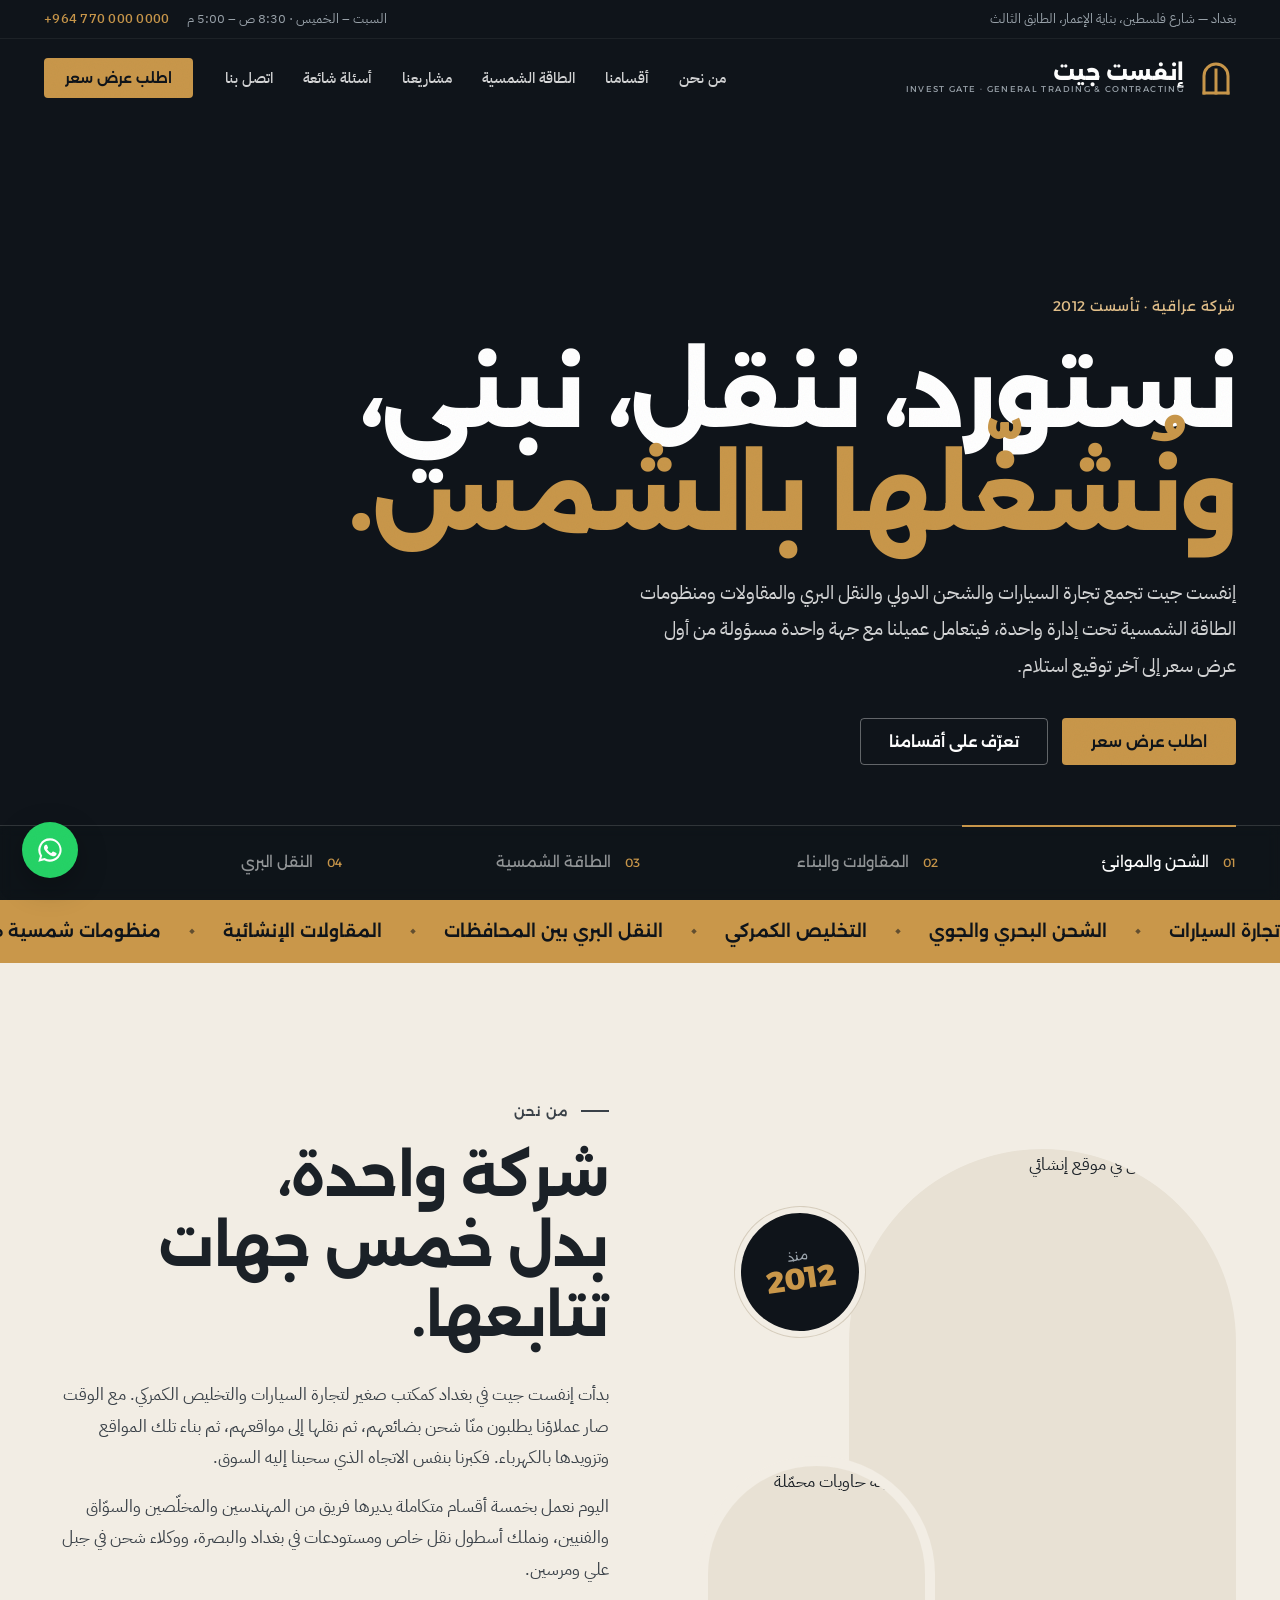
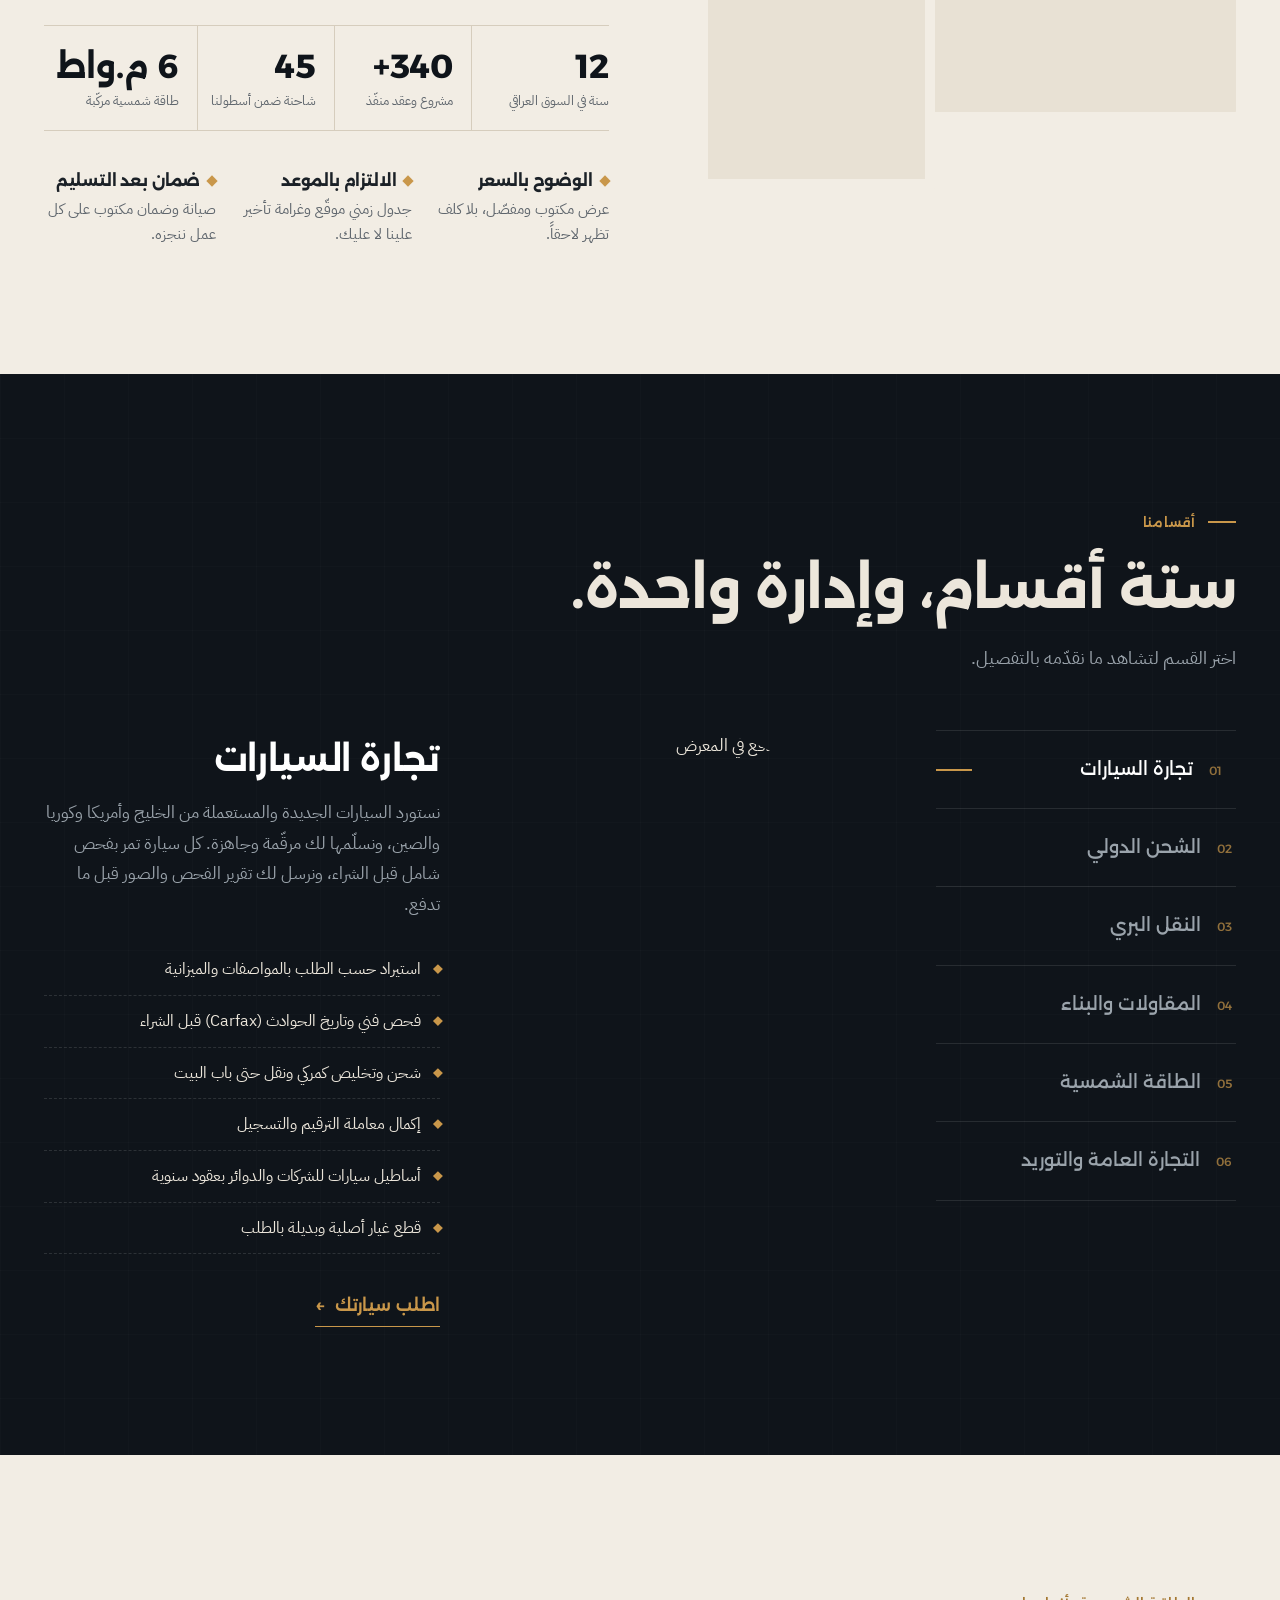
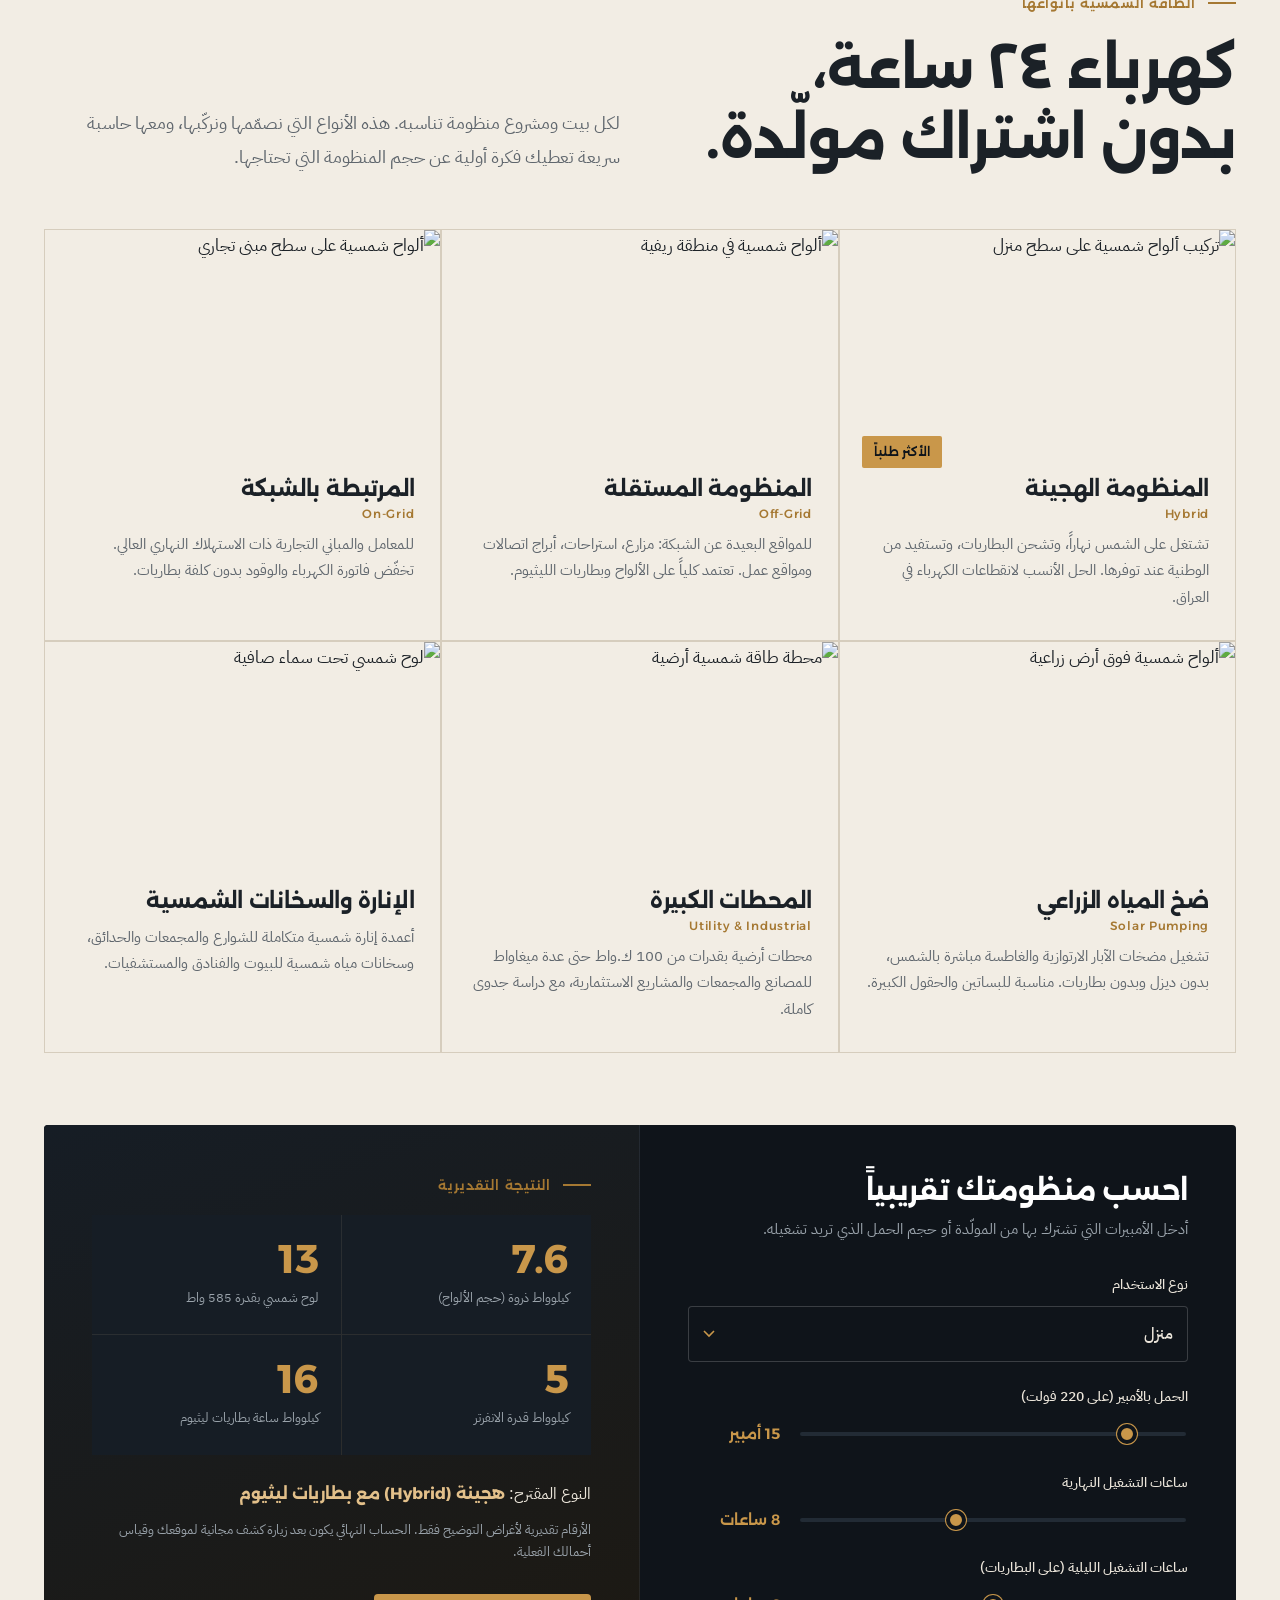
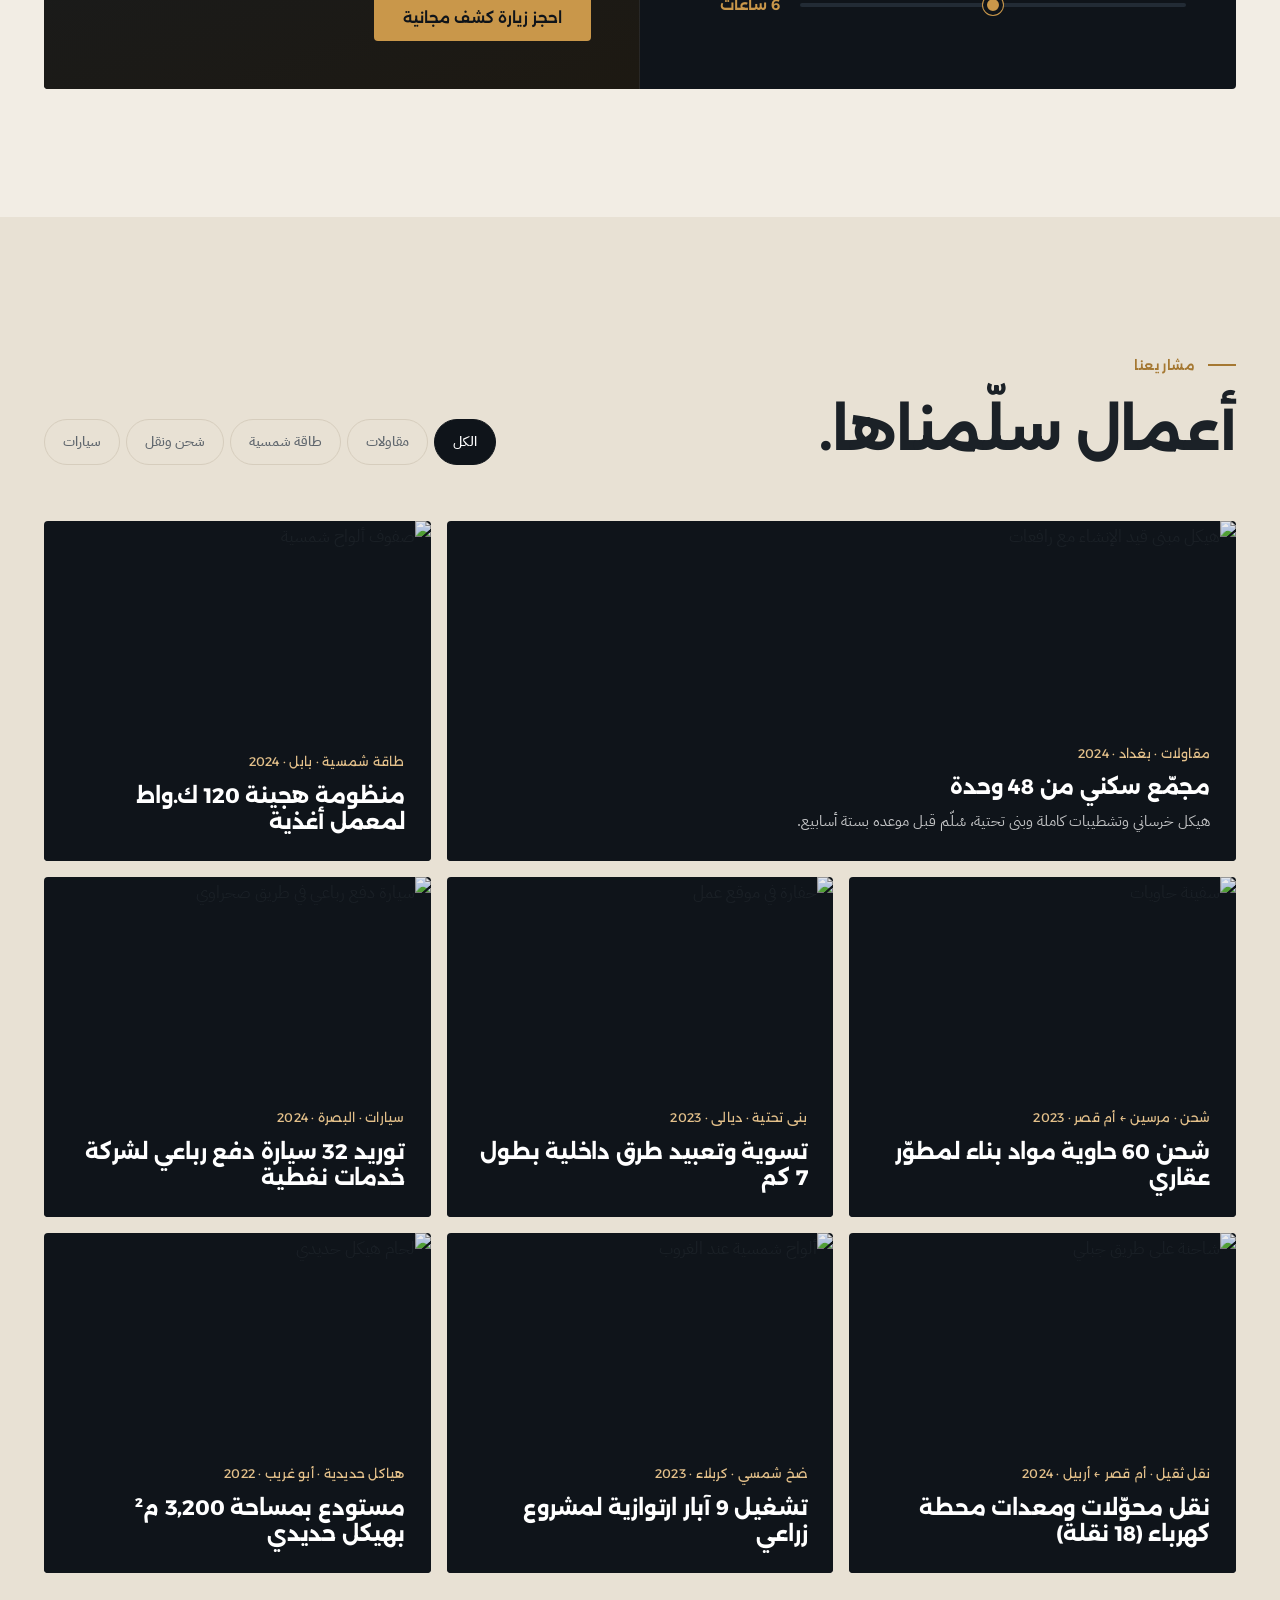
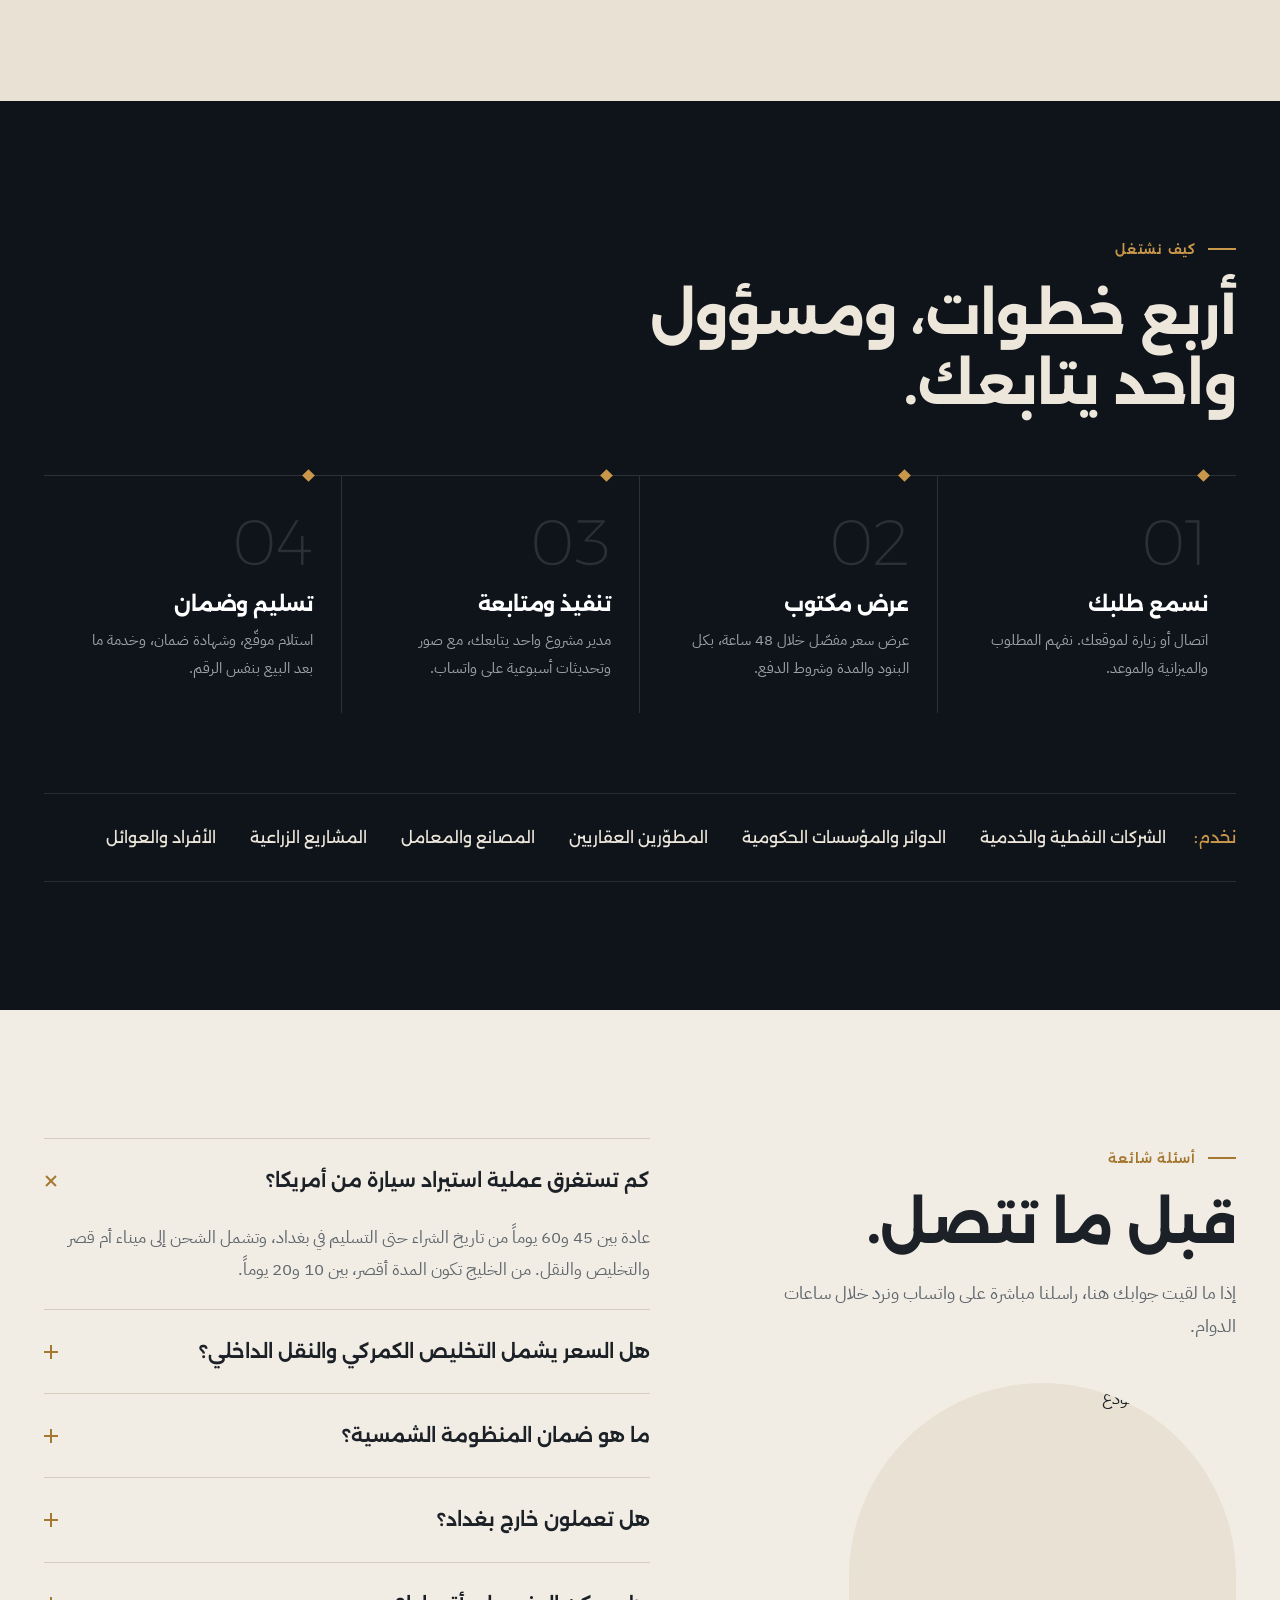
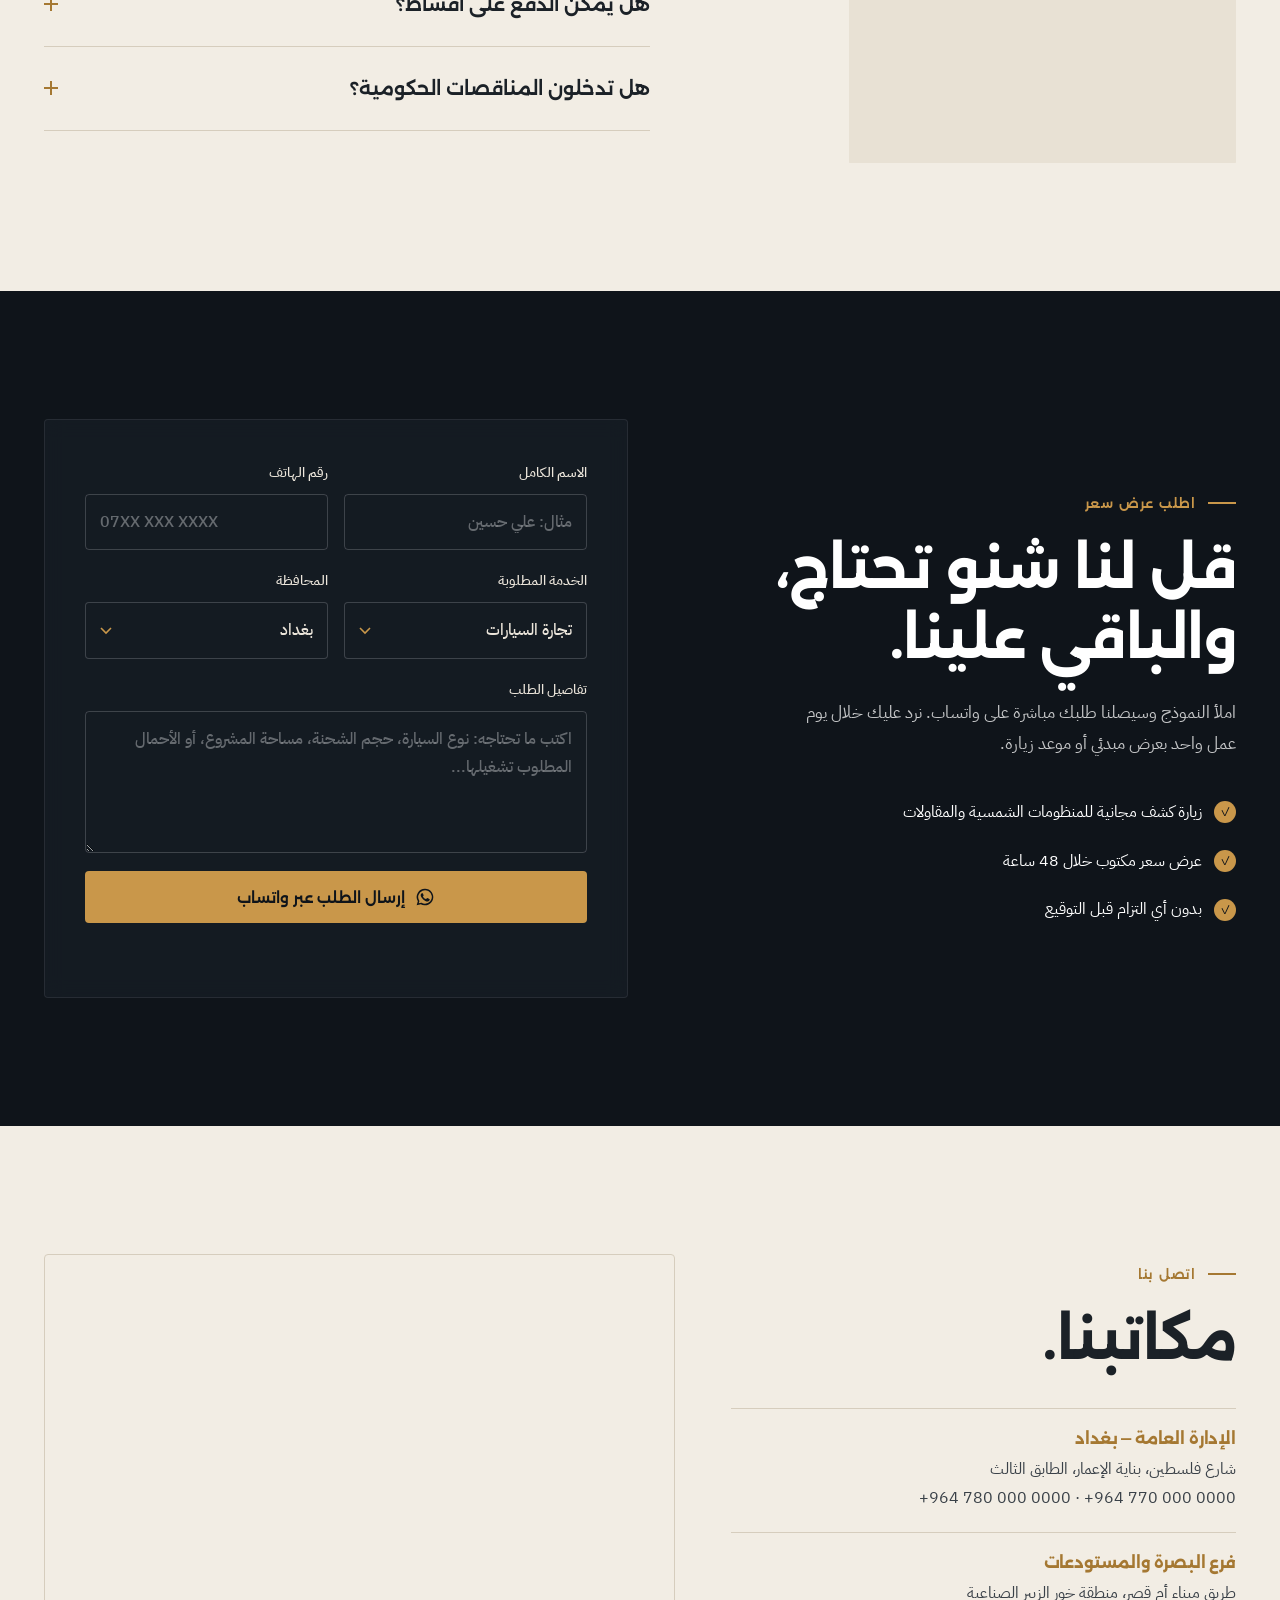
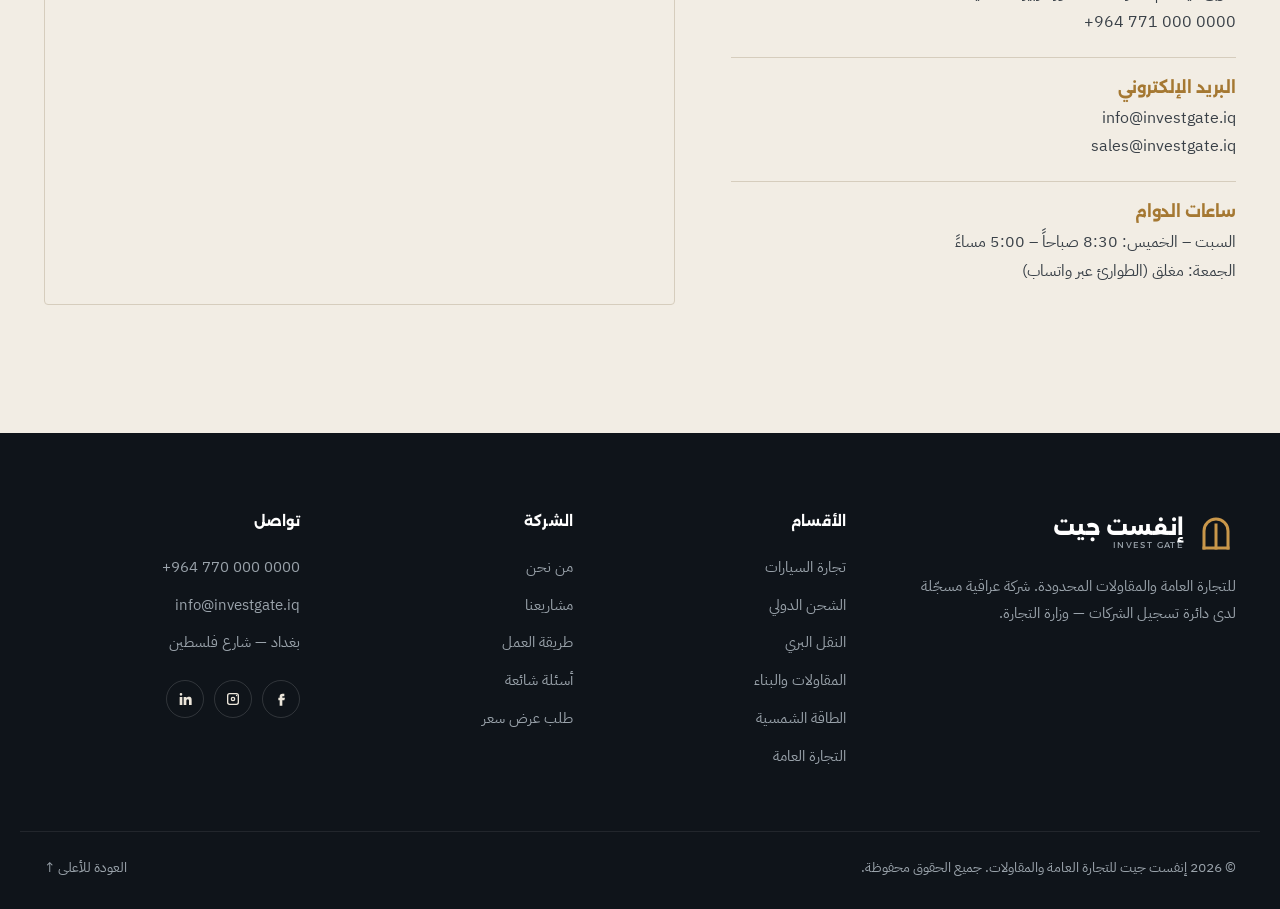
==== invest-gate/index.html @ a07ccadc "إضافة موقع شركة إنفست جيت للتجارة العامة والمقاولات موقع متكامل بالعربية (RTL) يشمل: الأقسام الستة، " ====
<!doctype html>
<html lang="ar" dir="rtl">
<head>
<meta charset="utf-8">
<meta name="viewport" content="width=device-width, initial-scale=1">
<title>إنفست جيت | للتجارة العامة والمقاولات</title>
<meta name="description" content="إنفست جيت للتجارة العامة والمقاولات: تجارة السيارات، الشحن الدولي، النقل البري، المقاولات والبناء، ومنظومات الطاقة الشمسية بأنواعها في العراق.">
<meta property="og:title" content="إنفست جيت للتجارة العامة والمقاولات">
<meta property="og:description" content="سيارات · شحن · نقل · مقاولات · طاقة شمسية — جهة واحدة مسؤولة من أول عرض سعر إلى آخر توقيع استلام.">
<meta property="og:image" content="https://images.unsplash.com/photo-1494412574643-ff11b0a5c1c3?auto=format&fit=crop&w=1200&h=630&q=80">
<meta name="theme-color" content="#0f141a">
<link rel="icon" href="data:image/svg+xml,%3Csvg xmlns='http://www.w3.org/2000/svg' viewBox='0 0 40 40'%3E%3Crect width='40' height='40' rx='8' fill='%230f141a'/%3E%3Cpath d='M10 33V18a10 10 0 0 1 20 0v15' fill='none' stroke='%23c9974a' stroke-width='3.2'/%3E%3Cpath d='M20 33V14' stroke='%23c9974a' stroke-width='3.2'/%3E%3C/svg%3E">
<link rel="preconnect" href="https://fonts.googleapis.com">
<link rel="preconnect" href="https://fonts.gstatic.com" crossorigin>
<link href="https://fonts.googleapis.com/css2?family=Alexandria:wght@300;400;500;600;700;800&family=IBM+Plex+Sans+Arabic:wght@300;400;500;600&display=swap" rel="stylesheet">
<link rel="stylesheet" href="style.css">
</head>
<body>

<!-- ============ HEADER ============ -->
<header class="site-header" id="top">
  <div class="topbar">
    <div class="wrap topbar-in">
      <span>بغداد — شارع فلسطين، بناية الإعمار، الطابق الثالث</span>
      <span class="tb-sep"></span>
      <span>السبت – الخميس · 8:30 ص – 5:00 م</span>
      <a class="tb-phone" href="tel:+9647700000000" dir="ltr">+964 770 000 0000</a>
    </div>
  </div>
  <nav class="nav">
    <div class="wrap nav-in">
      <a href="#home" class="brand" aria-label="إنفست جيت — الرئيسية">
        <svg class="brand-mark" viewBox="0 0 40 40" aria-hidden="true"><path d="M8 35V18a12 12 0 0 1 24 0v17"/><path d="M20 35V12"/><path d="M8 35h24"/></svg>
        <span class="brand-txt"><b>إنفست جيت</b><small>INVEST GATE · GENERAL TRADING &amp; CONTRACTING</small></span>
      </a>
      <ul class="menu" id="menu">
        <li><a href="#about">من نحن</a></li>
        <li><a href="#divisions">أقسامنا</a></li>
        <li><a href="#solar">الطاقة الشمسية</a></li>
        <li><a href="#projects">مشاريعنا</a></li>
        <li><a href="#faq">أسئلة شائعة</a></li>
        <li><a href="#contact">اتصل بنا</a></li>
      </ul>
      <a href="#quote" class="btn btn-brass nav-cta">اطلب عرض سعر</a>
      <button class="burger" id="burger" aria-label="القائمة" aria-expanded="false"><span></span><span></span></button>
    </div>
  </nav>
</header>

<main>

<!-- ============ HERO ============ -->
<section class="hero" id="home">
  <div class="hero-slides" aria-hidden="true">
    <div class="hs is-on" style="background-image:url('https://images.unsplash.com/photo-1494412574643-ff11b0a5c1c3?auto=format&fit=crop&w=2000&q=80')"></div>
    <div class="hs" style="background-image:url('https://images.unsplash.com/photo-1429497419816-9ca5cfb4571a?auto=format&fit=crop&w=2000&q=80')"></div>
    <div class="hs" style="background-image:url('https://images.unsplash.com/photo-1613665813446-82a78c468a1d?auto=format&fit=crop&w=2000&q=80')"></div>
    <div class="hs" style="background-image:url('https://images.unsplash.com/photo-1601584115197-04ecc0da31d7?auto=format&fit=crop&w=2000&q=80')"></div>
  </div>
  <div class="hero-shade"></div>

  <div class="wrap hero-in">
    <p class="kicker reveal">شركة عراقية · تأسست 2012</p>
    <h1 class="reveal">نستورد، ننقل، نبني،<br><em>ونُشغّلها بالشمس.</em></h1>
    <p class="lead reveal">إنفست جيت تجمع تجارة السيارات والشحن الدولي والنقل البري والمقاولات ومنظومات الطاقة الشمسية تحت إدارة واحدة، فيتعامل عميلنا مع جهة واحدة مسؤولة من أول عرض سعر إلى آخر توقيع استلام.</p>
    <div class="hero-btns reveal">
      <a href="#quote" class="btn btn-brass">اطلب عرض سعر</a>
      <a href="#divisions" class="btn btn-ghost">تعرّف على أقسامنا</a>
    </div>
  </div>

  <div class="hero-index">
    <div class="wrap hi-in">
      <button class="hi is-on" data-slide="0"><i>01</i><span>الشحن والموانئ</span></button>
      <button class="hi" data-slide="1"><i>02</i><span>المقاولات والبناء</span></button>
      <button class="hi" data-slide="2"><i>03</i><span>الطاقة الشمسية</span></button>
      <button class="hi" data-slide="3"><i>04</i><span>النقل البري</span></button>
    </div>
  </div>
</section>

<!-- ============ TICKER ============ -->
<div class="ticker" aria-hidden="true">
  <div class="ticker-track">
    <span>تجارة السيارات</span><b>◆</b><span>الشحن البحري والجوي</span><b>◆</b><span>التخليص الكمركي</span><b>◆</b><span>النقل البري بين المحافظات</span><b>◆</b><span>المقاولات الإنشائية</span><b>◆</b><span>منظومات شمسية هجينة</span><b>◆</b><span>ضخ المياه بالطاقة الشمسية</span><b>◆</b><span>توريد مواد البناء</span><b>◆</b>
    <span>تجارة السيارات</span><b>◆</b><span>الشحن البحري والجوي</span><b>◆</b><span>التخليص الكمركي</span><b>◆</b><span>النقل البري بين المحافظات</span><b>◆</b><span>المقاولات الإنشائية</span><b>◆</b><span>منظومات شمسية هجينة</span><b>◆</b><span>ضخ المياه بالطاقة الشمسية</span><b>◆</b><span>توريد مواد البناء</span><b>◆</b>
  </div>
</div>

<!-- ============ ABOUT ============ -->
<section class="about sec" id="about">
  <div class="wrap about-grid">
    <div class="about-media reveal">
      <figure class="arch arch-lg"><img loading="lazy" src="https://images.unsplash.com/photo-1541888946425-d81bb19240f5?auto=format&fit=crop&w=900&q=80" alt="فريق مهندسين في موقع إنشائي"></figure>
      <figure class="arch arch-sm"><img loading="lazy" src="https://images.unsplash.com/photo-1605745341112-85968b19335b?auto=format&fit=crop&w=600&q=80" alt="سفينة حاويات محمّلة"></figure>
      <div class="stamp"><span>منذ</span><b>2012</b></div>
    </div>
    <div class="about-txt">
      <p class="eyebrow reveal">من نحن</p>
      <h2 class="reveal">شركة واحدة،<br>بدل خمس جهات تتابعها.</h2>
      <p class="reveal">بدأت إنفست جيت في بغداد كمكتب صغير لتجارة السيارات والتخليص الكمركي. مع الوقت صار عملاؤنا يطلبون منّا شحن بضائعهم، ثم نقلها إلى مواقعهم، ثم بناء تلك المواقع وتزويدها بالكهرباء. فكبرنا بنفس الاتجاه الذي سحبنا إليه السوق.</p>
      <p class="reveal">اليوم نعمل بخمسة أقسام متكاملة يديرها فريق من المهندسين والمخلّصين والسوّاق والفنيين، ونملك أسطول نقل خاص ومستودعات في بغداد والبصرة، ووكلاء شحن في جبل علي ومرسين.</p>
      <ul class="facts reveal">
        <li><b data-count="12">0</b><span>سنة في السوق العراقي</span></li>
        <li><b data-count="340" data-suffix="+">0</b><span>مشروع وعقد منفّذ</span></li>
        <li><b data-count="45">0</b><span>شاحنة ضمن أسطولنا</span></li>
        <li><b data-count="6" data-suffix=" م.واط">0</b><span>طاقة شمسية مركّبة</span></li>
      </ul>
      <div class="values reveal">
        <div><h4>الوضوح بالسعر</h4><p>عرض مكتوب ومفصّل، بلا كلف تظهر لاحقاً.</p></div>
        <div><h4>الالتزام بالموعد</h4><p>جدول زمني موقّع وغرامة تأخير علينا لا عليك.</p></div>
        <div><h4>ضمان بعد التسليم</h4><p>صيانة وضمان مكتوب على كل عمل ننجزه.</p></div>
      </div>
    </div>
  </div>
</section>

<!-- ============ DIVISIONS ============ -->
<section class="divisions sec dark" id="divisions">
  <div class="wrap">
    <div class="sec-head">
      <p class="eyebrow reveal">أقسامنا</p>
      <h2 class="reveal">ستة أقسام، وإدارة واحدة.</h2>
      <p class="sec-sub reveal">اختر القسم لتشاهد ما نقدّمه بالتفصيل.</p>
    </div>

    <div class="div-ui">
      <div class="div-tabs" role="tablist">
        <button role="tab" class="dt is-on" data-tab="cars"><i>01</i>تجارة السيارات</button>
        <button role="tab" class="dt" data-tab="shipping"><i>02</i>الشحن الدولي</button>
        <button role="tab" class="dt" data-tab="transport"><i>03</i>النقل البري</button>
        <button role="tab" class="dt" data-tab="construction"><i>04</i>المقاولات والبناء</button>
        <button role="tab" class="dt" data-tab="solar"><i>05</i>الطاقة الشمسية</button>
        <button role="tab" class="dt" data-tab="trading"><i>06</i>التجارة العامة والتوريد</button>
      </div>

      <div class="div-panels">
        <article class="dp is-on" id="tab-cars">
          <div class="dp-img"><img loading="lazy" src="https://images.unsplash.com/photo-1563720223185-11003d516935?auto=format&fit=crop&w=1100&q=80" alt="سيارة رباعية الدفع في المعرض"></div>
          <div class="dp-body">
            <h3>تجارة السيارات</h3>
            <p>نستورد السيارات الجديدة والمستعملة من الخليج وأمريكا وكوريا والصين، ونسلّمها لك مرقّمة وجاهزة. كل سيارة تمر بفحص شامل قبل الشراء، ونرسل لك تقرير الفحص والصور قبل ما تدفع.</p>
            <ul class="ticks">
              <li>استيراد حسب الطلب بالمواصفات والميزانية</li>
              <li>فحص فني وتاريخ الحوادث (Carfax) قبل الشراء</li>
              <li>شحن وتخليص كمركي ونقل حتى باب البيت</li>
              <li>إكمال معاملة الترقيم والتسجيل</li>
              <li>أساطيل سيارات للشركات والدوائر بعقود سنوية</li>
              <li>قطع غيار أصلية وبديلة بالطلب</li>
            </ul>
            <a href="#quote" class="link-arrow" data-service="تجارة السيارات">اطلب سيارتك</a>
          </div>
        </article>

        <article class="dp" id="tab-shipping">
          <div class="dp-img"><img loading="lazy" src="https://images.unsplash.com/photo-1578575437130-527eed3abbec?auto=format&fit=crop&w=1100&q=80" alt="رافعات ميناء تحمّل سفينة حاويات"></div>
          <div class="dp-body">
            <h3>الشحن الدولي</h3>
            <p>نشحن بضاعتك من بلد المنشأ إلى ميناء أم قصر أو مطار بغداد، ونتابعها خطوة بخطوة. نتعامل مع خطوط ملاحية معتمدة ونوفر لك سعراً ثابتاً يشمل الشحن والتخليص والتأمين.</p>
            <ul class="ticks">
              <li>شحن بحري حاويات كاملة FCL وجزئية LCL</li>
              <li>شحن جوي للبضائع المستعجلة والعيّنات</li>
              <li>خطوط منتظمة من جبل علي، مرسين، شنغهاي، نينغبو</li>
              <li>تخليص كمركي وفحص ومطابقة الجودة</li>
              <li>تأمين البضائع ضد التلف والفقدان</li>
              <li>تتبع الشحنة وتحديثات مستمرة عبر واتساب</li>
            </ul>
            <a href="#quote" class="link-arrow" data-service="الشحن الدولي">اطلب سعر شحن</a>
          </div>
        </article>

        <article class="dp" id="tab-transport">
          <div class="dp-img"><img loading="lazy" src="https://images.unsplash.com/photo-1601584115197-04ecc0da31d7?auto=format&fit=crop&w=1100&q=80" alt="شاحنة نقل ثقيل على الطريق"></div>
          <div class="dp-body">
            <h3>النقل البري</h3>
            <p>أسطول خاص من القاطرات والمقطورات والبرادات واللوبدات، يغطي جميع المحافظات والطرق الدولية إلى الأردن وتركيا والسعودية. سوّاقنا موظفون دائمون، وشاحناتنا مزوّدة بأجهزة تتبع.</p>
            <ul class="ticks">
              <li>نقل بضائع عامة وحاويات من الموانئ</li>
              <li>برادات لنقل المواد الغذائية والأدوية</li>
              <li>لوبدات لنقل المعدات والمكائن الثقيلة</li>
              <li>نقل دولي بري (ترانزيت) لدول الجوار</li>
              <li>تخزين مؤقت في مستودعات بغداد والبصرة</li>
              <li>عقود نقل شهرية للشركات والمصانع</li>
            </ul>
            <a href="#quote" class="link-arrow" data-service="النقل البري">احجز نقلة</a>
          </div>
        </article>

        <article class="dp" id="tab-construction">
          <div class="dp-img"><img loading="lazy" src="https://images.unsplash.com/photo-1504307651254-35680f356dfd?auto=format&fit=crop&w=1100&q=80" alt="عمال يربطون حديد التسليح في موقع بناء"></div>
          <div class="dp-body">
            <h3>المقاولات والبناء</h3>
            <p>ننفّذ المشاريع من التصميم إلى التسليم بإشراف مهندسين مقيمين في الموقع. نعمل للقطاع الخاص والمطوّرين العقاريين والدوائر الحكومية، ونلتزم بجدول زمني وكشف كميات واضح.</p>
            <ul class="ticks">
              <li>مبانٍ سكنية وتجارية ومجمّعات</li>
              <li>هياكل خرسانية وهياكل حديدية للمخازن والمعامل</li>
              <li>أعمال حفر وتسوية وطرق وبنى تحتية</li>
              <li>تشطيبات داخلية وخارجية وواجهات</li>
              <li>أعمال كهرباء وصحيات وتكييف مركزي</li>
              <li>ترميم وصيانة الأبنية القائمة</li>
            </ul>
            <a href="#quote" class="link-arrow" data-service="المقاولات والبناء">ناقش مشروعك</a>
          </div>
        </article>

        <article class="dp" id="tab-solar">
          <div class="dp-img"><img loading="lazy" src="https://images.unsplash.com/photo-1559302504-64aae6ca6b6d?auto=format&fit=crop&w=1100&q=80" alt="فني يركّب ألواحاً شمسية"></div>
          <div class="dp-body">
            <h3>الطاقة الشمسية</h3>
            <p>نصمّم ونركّب منظومات شمسية للمنازل والمحلات والمعامل والمزارع، بألواح وانفرترات وبطاريات ليثيوم من علامات معروفة وبضمان مكتوب. المنظومة تُصمَّم على أحمالك الحقيقية، لا على عرض جاهز.</p>
            <ul class="ticks">
              <li>منظومات هجينة ومستقلة ومرتبطة بالشبكة</li>
              <li>ضخ المياه للآبار والمشاريع الزراعية</li>
              <li>إنارة شوارع ومجمّعات بالطاقة الشمسية</li>
              <li>محطات تجارية وصناعية بقدرات كبيرة</li>
              <li>زيارة كشف مجانية وحساب الأحمال</li>
              <li>صيانة دورية وتنظيف ومراقبة عن بُعد</li>
            </ul>
            <a href="#solar" class="link-arrow">أنواع المنظومات والحاسبة</a>
          </div>
        </article>

        <article class="dp" id="tab-trading">
          <div class="dp-img"><img loading="lazy" src="https://images.unsplash.com/photo-1587293852726-70cdb56c2866?auto=format&fit=crop&w=1100&q=80" alt="رفوف مستودع مليئة بالبضائع"></div>
          <div class="dp-body">
            <h3>التجارة العامة والتوريد</h3>
            <p>نورّد المواد والمعدات للمشاريع والدوائر والشركات بعقود توريد واضحة، مستفيدين من شبكة الموردين والشحن والنقل التي نديرها بأنفسنا، فنقدّم سعراً أفضل ومدة توريد أقصر.</p>
            <ul class="ticks">
              <li>مواد البناء: حديد، إسمنت، مقاطع، عوازل</li>
              <li>مواد ومعدات كهربائية ومولدات</li>
              <li>معدات إنشائية ومكائن صناعية</li>
              <li>تجهيز المناقصات والعقود الحكومية</li>
              <li>استيراد بالنيابة عن الشركات (Sourcing)</li>
              <li>تخزين وتوزيع حسب جدول المشروع</li>
            </ul>
            <a href="#quote" class="link-arrow" data-service="التجارة العامة والتوريد">اطلب قائمة أسعار</a>
          </div>
        </article>
      </div>
    </div>
  </div>
</section>

<!-- ============ SOLAR ============ -->
<section class="solar sec" id="solar">
  <div class="wrap">
    <div class="solar-head">
      <div>
        <p class="eyebrow reveal">الطاقة الشمسية بأنواعها</p>
        <h2 class="reveal">كهرباء ٢٤ ساعة،<br>بدون اشتراك مولّدة.</h2>
      </div>
      <p class="sec-sub reveal">لكل بيت ومشروع منظومة تناسبه. هذه الأنواع التي نصمّمها ونركّبها، ومعها حاسبة سريعة تعطيك فكرة أولية عن حجم المنظومة التي تحتاجها.</p>
    </div>

    <div class="sys-grid">
      <article class="sys reveal">
        <img loading="lazy" src="https://images.unsplash.com/photo-1624397640148-949b1732bb0a?auto=format&fit=crop&w=700&q=80" alt="تركيب ألواح شمسية على سطح منزل">
        <div class="sys-b"><span class="tag">الأكثر طلباً</span><h3>المنظومة الهجينة <small>Hybrid</small></h3><p>تشتغل على الشمس نهاراً، وتشحن البطاريات، وتستفيد من الوطنية عند توفرها. الحل الأنسب لانقطاعات الكهرباء في العراق.</p></div>
      </article>
      <article class="sys reveal">
        <img loading="lazy" src="https://images.unsplash.com/photo-1592833159155-c62df1b65634?auto=format&fit=crop&w=700&q=80" alt="ألواح شمسية في منطقة ريفية">
        <div class="sys-b"><h3>المنظومة المستقلة <small>Off-Grid</small></h3><p>للمواقع البعيدة عن الشبكة: مزارع، استراحات، أبراج اتصالات ومواقع عمل. تعتمد كلياً على الألواح وبطاريات الليثيوم.</p></div>
      </article>
      <article class="sys reveal">
        <img loading="lazy" src="https://images.unsplash.com/photo-1613665813446-82a78c468a1d?auto=format&fit=crop&w=700&q=80" alt="ألواح شمسية على سطح مبنى تجاري">
        <div class="sys-b"><h3>المرتبطة بالشبكة <small>On-Grid</small></h3><p>للمعامل والمباني التجارية ذات الاستهلاك النهاري العالي. تخفّض فاتورة الكهرباء والوقود بدون كلفة بطاريات.</p></div>
      </article>
      <article class="sys reveal">
        <img loading="lazy" src="https://images.unsplash.com/photo-1497440001374-f26997328c1b?auto=format&fit=crop&w=700&q=80" alt="ألواح شمسية فوق أرض زراعية">
        <div class="sys-b"><h3>ضخ المياه الزراعي <small>Solar Pumping</small></h3><p>تشغيل مضخات الآبار الارتوازية والغاطسة مباشرة بالشمس، بدون ديزل وبدون بطاريات. مناسبة للبساتين والحقول الكبيرة.</p></div>
      </article>
      <article class="sys reveal">
        <img loading="lazy" src="https://images.unsplash.com/photo-1509391366360-2e959784a276?auto=format&fit=crop&w=700&q=80" alt="محطة طاقة شمسية أرضية">
        <div class="sys-b"><h3>المحطات الكبيرة <small>Utility &amp; Industrial</small></h3><p>محطات أرضية بقدرات من 100 ك.واط حتى عدة ميغاواط للمصانع والمجمعات والمشاريع الاستثمارية، مع دراسة جدوى كاملة.</p></div>
      </article>
      <article class="sys reveal">
        <img loading="lazy" src="https://images.unsplash.com/photo-1558449028-b53a39d100fc?auto=format&fit=crop&w=700&q=80" alt="لوح شمسي تحت سماء صافية">
        <div class="sys-b"><h3>الإنارة والسخانات الشمسية</h3><p>أعمدة إنارة شمسية متكاملة للشوارع والمجمعات والحدائق، وسخانات مياه شمسية للبيوت والفنادق والمستشفيات.</p></div>
      </article>
    </div>

    <!-- calculator -->
    <div class="calc reveal" id="calc">
      <div class="calc-form">
        <h3>احسب منظومتك تقريبياً</h3>
        <p class="muted">أدخل الأمبيرات التي تشترك بها من المولّدة أو حجم الحمل الذي تريد تشغيله.</p>
        <label>نوع الاستخدام
          <select id="c-use">
            <option value="home">منزل</option>
            <option value="shop">محل أو مكتب</option>
            <option value="farm">مزرعة أو مضخة</option>
            <option value="factory">معمل أو ورشة</option>
          </select>
        </label>
        <label>الحمل بالأمبير (على 220 فولت)
          <div class="range-row"><input type="range" id="c-amp" min="2" max="100" value="15"><output id="o-amp">15 أمبير</output></div>
        </label>
        <label>ساعات التشغيل النهارية
          <div class="range-row"><input type="range" id="c-day" min="2" max="12" value="8"><output id="o-day">8 ساعات</output></div>
        </label>
        <label>ساعات التشغيل الليلية (على البطاريات)
          <div class="range-row"><input type="range" id="c-night" min="0" max="12" value="6"><output id="o-night">6 ساعات</output></div>
        </label>
      </div>
      <div class="calc-out">
        <p class="eyebrow">النتيجة التقديرية</p>
        <div class="co-grid">
          <div><b id="r-kwp">0</b><span>كيلوواط ذروة (حجم الألواح)</span></div>
          <div><b id="r-pan">0</b><span>لوح شمسي بقدرة 585 واط</span></div>
          <div><b id="r-inv">0</b><span>كيلوواط قدرة الانفرتر</span></div>
          <div><b id="r-bat">0</b><span>كيلوواط ساعة بطاريات ليثيوم</span></div>
        </div>
        <p class="co-type">النوع المقترح: <strong id="r-type">هجينة</strong></p>
        <p class="co-note">الأرقام تقديرية لأغراض التوضيح فقط. الحساب النهائي يكون بعد زيارة كشف مجانية لموقعك وقياس أحمالك الفعلية.</p>
        <a href="#quote" class="btn btn-brass" id="calc-cta">احجز زيارة كشف مجانية</a>
      </div>
    </div>
  </div>
</section>

<!-- ============ PROJECTS ============ -->
<section class="projects sec paper2" id="projects">
  <div class="wrap">
    <div class="sec-head row">
      <div>
        <p class="eyebrow reveal">مشاريعنا</p>
        <h2 class="reveal">أعمال سلّمناها.</h2>
      </div>
      <div class="filters" role="group" aria-label="تصفية المشاريع">
        <button class="f is-on" data-f="all">الكل</button>
        <button class="f" data-f="construction">مقاولات</button>
        <button class="f" data-f="solar">طاقة شمسية</button>
        <button class="f" data-f="logistics">شحن ونقل</button>
        <button class="f" data-f="cars">سيارات</button>
      </div>
    </div>

    <div class="proj-grid">
      <article class="pj pj-wide" data-cat="construction">
        <img loading="lazy" src="https://images.unsplash.com/photo-1429497419816-9ca5cfb4571a?auto=format&fit=crop&w=1200&q=80" alt="هيكل مبنى قيد الإنشاء مع رافعات">
        <div class="pj-cap"><span>مقاولات · بغداد · 2024</span><h3>مجمّع سكني من 48 وحدة</h3><p>هيكل خرساني وتشطيبات كاملة وبنى تحتية، سُلّم قبل موعده بستة أسابيع.</p></div>
      </article>
      <article class="pj" data-cat="solar">
        <img loading="lazy" src="https://images.unsplash.com/photo-1508514177221-188b1cf16e9d?auto=format&fit=crop&w=800&q=80" alt="صفوف ألواح شمسية">
        <div class="pj-cap"><span>طاقة شمسية · بابل · 2024</span><h3>منظومة هجينة 120 ك.واط لمعمل أغذية</h3></div>
      </article>
      <article class="pj" data-cat="logistics">
        <img loading="lazy" src="https://images.unsplash.com/photo-1605745341112-85968b19335b?auto=format&fit=crop&w=800&q=80" alt="سفينة حاويات">
        <div class="pj-cap"><span>شحن · مرسين ← أم قصر · 2023</span><h3>شحن 60 حاوية مواد بناء لمطوّر عقاري</h3></div>
      </article>
      <article class="pj" data-cat="construction">
        <img loading="lazy" src="https://images.unsplash.com/photo-1503708928676-1cb796a0891e?auto=format&fit=crop&w=800&q=80" alt="حفارة في موقع عمل">
        <div class="pj-cap"><span>بنى تحتية · ديالى · 2023</span><h3>تسوية وتعبيد طرق داخلية بطول 7 كم</h3></div>
      </article>
      <article class="pj" data-cat="cars">
        <img loading="lazy" src="https://images.unsplash.com/photo-1533473359331-0135ef1b58bf?auto=format&fit=crop&w=800&q=80" alt="سيارة دفع رباعي في طريق صحراوي">
        <div class="pj-cap"><span>سيارات · البصرة · 2024</span><h3>توريد 32 سيارة دفع رباعي لشركة خدمات نفطية</h3></div>
      </article>
      <article class="pj" data-cat="logistics">
        <img loading="lazy" src="https://images.unsplash.com/photo-1519003722824-194d4455a60c?auto=format&fit=crop&w=1200&q=80" alt="شاحنة على طريق جبلي">
        <div class="pj-cap"><span>نقل ثقيل · أم قصر ← أربيل · 2024</span><h3>نقل محوّلات ومعدات محطة كهرباء (18 نقلة)</h3></div>
      </article>
      <article class="pj" data-cat="solar">
        <img loading="lazy" src="https://images.unsplash.com/photo-1611365892117-00ac5ef43c90?auto=format&fit=crop&w=800&q=80" alt="ألواح شمسية عند الغروب">
        <div class="pj-cap"><span>ضخ شمسي · كربلاء · 2023</span><h3>تشغيل 9 آبار ارتوازية لمشروع زراعي</h3></div>
      </article>
      <article class="pj" data-cat="construction">
        <img loading="lazy" src="https://images.unsplash.com/photo-1504328345606-18bbc8c9d7d1?auto=format&fit=crop&w=800&q=80" alt="لحام هيكل حديدي">
        <div class="pj-cap"><span>هياكل حديدية · أبو غريب · 2022</span><h3>مستودع بمساحة 3,200 م² بهيكل حديدي</h3></div>
      </article>
    </div>
  </div>
</section>

<!-- ============ PROCESS ============ -->
<section class="process sec dark" id="process">
  <div class="wrap">
    <div class="sec-head">
      <p class="eyebrow reveal">كيف نشتغل</p>
      <h2 class="reveal">أربع خطوات، ومسؤول واحد يتابعك.</h2>
    </div>
    <ol class="steps">
      <li class="reveal"><i>01</i><h4>نسمع طلبك</h4><p>اتصال أو زيارة لموقعك. نفهم المطلوب والميزانية والموعد.</p></li>
      <li class="reveal"><i>02</i><h4>عرض مكتوب</h4><p>عرض سعر مفصّل خلال 48 ساعة، بكل البنود والمدة وشروط الدفع.</p></li>
      <li class="reveal"><i>03</i><h4>تنفيذ ومتابعة</h4><p>مدير مشروع واحد يتابعك، مع صور وتحديثات أسبوعية على واتساب.</p></li>
      <li class="reveal"><i>04</i><h4>تسليم وضمان</h4><p>استلام موقّع، وشهادة ضمان، وخدمة ما بعد البيع بنفس الرقم.</p></li>
    </ol>

    <div class="clients reveal">
      <p>نخدم:</p>
      <ul>
        <li>الشركات النفطية والخدمية</li>
        <li>الدوائر والمؤسسات الحكومية</li>
        <li>المطوّرين العقاريين</li>
        <li>المصانع والمعامل</li>
        <li>المشاريع الزراعية</li>
        <li>الأفراد والعوائل</li>
      </ul>
    </div>
  </div>
</section>

<!-- ============ FAQ ============ -->
<section class="faq sec" id="faq">
  <div class="wrap faq-grid">
    <div>
      <p class="eyebrow reveal">أسئلة شائعة</p>
      <h2 class="reveal">قبل ما تتصل.</h2>
      <p class="sec-sub reveal">إذا ما لقيت جوابك هنا، راسلنا مباشرة على واتساب ونرد خلال ساعات الدوام.</p>
      <figure class="arch arch-faq reveal"><img loading="lazy" src="https://images.unsplash.com/photo-1553413077-190dd305871c?auto=format&fit=crop&w=700&q=80" alt="ممر داخل مستودع"></figure>
    </div>
    <div class="qa">
      <details open><summary>كم تستغرق عملية استيراد سيارة من أمريكا؟</summary><p>عادة بين 45 و60 يوماً من تاريخ الشراء حتى التسليم في بغداد، وتشمل الشحن إلى ميناء أم قصر والتخليص والنقل. من الخليج تكون المدة أقصر، بين 10 و20 يوماً.</p></details>
      <details><summary>هل السعر يشمل التخليص الكمركي والنقل الداخلي؟</summary><p>نعم، نقدّم سعراً واحداً شاملاً (من الباب إلى الباب) عند الطلب، وكل بند مكتوب في عرض السعر حتى تعرف أين يذهب كل دينار.</p></details>
      <details><summary>ما هو ضمان المنظومة الشمسية؟</summary><p>الألواح بضمان أداء من المصنّع يصل إلى 25 سنة، والانفرتر من 5 إلى 10 سنوات حسب النوع، وبطاريات الليثيوم من 5 إلى 10 سنوات. ونضيف ضماناً منّا على التركيب لمدة سنتين.</p></details>
      <details><summary>هل تعملون خارج بغداد؟</summary><p>نعم، ننفّذ مشاريع ونقدّم خدمات النقل والتركيب في جميع المحافظات، ولدينا فرع ومستودع في البصرة.</p></details>
      <details><summary>هل يمكن الدفع على أقساط؟</summary><p>للمنظومات الشمسية المنزلية نوفّر خطة دفع على دفعات. ولعقود المقاولات والتوريد يكون الدفع حسب مراحل الإنجاز المتفق عليها في العقد.</p></details>
      <details><summary>هل تدخلون المناقصات الحكومية؟</summary><p>نعم، الشركة مسجّلة رسمياً ولديها هوية تصنيف مقاولين، ونشارك في مناقصات التوريد والإنشاءات والطاقة.</p></details>
    </div>
  </div>
</section>

<!-- ============ QUOTE ============ -->
<section class="quote sec" id="quote">
  <div class="quote-bg" style="background-image:url('https://images.unsplash.com/photo-1590496793929-36417d3117de?auto=format&fit=crop&w=2000&q=80')"></div>
  <div class="wrap quote-in">
    <div class="quote-txt">
      <p class="eyebrow">اطلب عرض سعر</p>
      <h2>قل لنا شنو تحتاج،<br>والباقي علينا.</h2>
      <p>املأ النموذج وسيصلنا طلبك مباشرة على واتساب. نرد عليك خلال يوم عمل واحد بعرض مبدئي أو موعد زيارة.</p>
      <ul class="q-points">
        <li>زيارة كشف مجانية للمنظومات الشمسية والمقاولات</li>
        <li>عرض سعر مكتوب خلال 48 ساعة</li>
        <li>بدون أي التزام قبل التوقيع</li>
      </ul>
    </div>
    <form class="qform" id="qform" novalidate>
      <div class="f2">
        <label>الاسم الكامل<input name="name" required autocomplete="name" placeholder="مثال: علي حسين"></label>
        <label>رقم الهاتف<input name="phone" required inputmode="tel" autocomplete="tel" dir="ltr" placeholder="07XX XXX XXXX"></label>
      </div>
      <div class="f2">
        <label>الخدمة المطلوبة
          <select name="service" id="q-service">
            <option>تجارة السيارات</option>
            <option>الشحن الدولي</option>
            <option>النقل البري</option>
            <option>المقاولات والبناء</option>
            <option>الطاقة الشمسية</option>
            <option>التجارة العامة والتوريد</option>
          </select>
        </label>
        <label>المحافظة
          <select name="city">
            <option>بغداد</option><option>البصرة</option><option>نينوى</option><option>أربيل</option><option>النجف</option><option>كربلاء</option><option>بابل</option><option>الأنبار</option><option>ديالى</option><option>واسط</option><option>صلاح الدين</option><option>كركوك</option><option>ذي قار</option><option>ميسان</option><option>المثنى</option><option>القادسية</option><option>دهوك</option><option>السليمانية</option><option>خارج العراق</option>
          </select>
        </label>
      </div>
      <label>تفاصيل الطلب<textarea name="msg" rows="4" placeholder="اكتب ما تحتاجه: نوع السيارة، حجم الشحنة، مساحة المشروع، أو الأحمال المطلوب تشغيلها..."></textarea></label>
      <button class="btn btn-brass btn-block" type="submit">
        <svg viewBox="0 0 24 24" aria-hidden="true"><path d="M12 2a10 10 0 0 0-8.6 15.1L2 22l5-1.3A10 10 0 1 0 12 2Zm0 18.2a8.2 8.2 0 0 1-4.2-1.2l-.3-.2-3 .8.8-2.9-.2-.3A8.2 8.2 0 1 1 12 20.2Zm4.5-6.1c-.2-.1-1.5-.7-1.7-.8s-.4-.1-.6.1-.7.8-.8 1-.3.2-.5.1a6.7 6.7 0 0 1-3.3-2.9c-.3-.4.3-.4.7-1.4a.5.5 0 0 0 0-.4l-.8-1.9c-.2-.5-.4-.4-.6-.4h-.5a1 1 0 0 0-.7.3 3 3 0 0 0-.9 2.2 5.2 5.2 0 0 0 1.1 2.7 11.8 11.8 0 0 0 4.5 4c1.7.7 2.3.8 3.2.6a2.7 2.7 0 0 0 1.8-1.3 2.2 2.2 0 0 0 .2-1.3c-.1-.1-.3-.2-.6-.3Z"/></svg>
        إرسال الطلب عبر واتساب
      </button>
      <p class="form-msg" id="form-msg" role="status"></p>
    </form>
  </div>
</section>

<!-- ============ CONTACT ============ -->
<section class="contact sec" id="contact">
  <div class="wrap contact-grid">
    <div class="c-cards">
      <p class="eyebrow reveal">اتصل بنا</p>
      <h2 class="reveal">مكاتبنا.</h2>
      <div class="office reveal">
        <h4>الإدارة العامة — بغداد</h4>
        <p>شارع فلسطين، بناية الإعمار، الطابق الثالث</p>
        <p><a href="tel:+9647700000000" dir="ltr">+964 770 000 0000</a> · <a href="tel:+9647800000000" dir="ltr">+964 780 000 0000</a></p>
      </div>
      <div class="office reveal">
        <h4>فرع البصرة والمستودعات</h4>
        <p>طريق ميناء أم قصر، منطقة خور الزبير الصناعية</p>
        <p><a href="tel:+9647710000000" dir="ltr">+964 771 000 0000</a></p>
      </div>
      <div class="office reveal">
        <h4>البريد الإلكتروني</h4>
        <p><a href="mailto:info@investgate.iq">info@investgate.iq</a></p>
        <p><a href="mailto:sales@investgate.iq">sales@investgate.iq</a></p>
      </div>
      <div class="office reveal">
        <h4>ساعات الدوام</h4>
        <p>السبت – الخميس: 8:30 صباحاً – 5:00 مساءً</p>
        <p>الجمعة: مغلق (الطوارئ عبر واتساب)</p>
      </div>
    </div>
    <div class="map reveal">
      <iframe title="موقع الشركة على الخريطة" loading="lazy" referrerpolicy="no-referrer-when-downgrade" src="https://maps.google.com/maps?q=Palestine%20Street%2C%20Baghdad&z=14&output=embed"></iframe>
    </div>
  </div>
</section>

</main>

<!-- ============ FOOTER ============ -->
<footer class="site-footer">
  <div class="wrap foot-grid">
    <div class="foot-brand">
      <a href="#home" class="brand">
        <svg class="brand-mark" viewBox="0 0 40 40" aria-hidden="true"><path d="M8 35V18a12 12 0 0 1 24 0v17"/><path d="M20 35V12"/><path d="M8 35h24"/></svg>
        <span class="brand-txt"><b>إنفست جيت</b><small>INVEST GATE</small></span>
      </a>
      <p>للتجارة العامة والمقاولات المحدودة. شركة عراقية مسجّلة لدى دائرة تسجيل الشركات — وزارة التجارة.</p>
    </div>
    <div>
      <h5>الأقسام</h5>
      <ul>
        <li><a href="#divisions" data-go="cars">تجارة السيارات</a></li>
        <li><a href="#divisions" data-go="shipping">الشحن الدولي</a></li>
        <li><a href="#divisions" data-go="transport">النقل البري</a></li>
        <li><a href="#divisions" data-go="construction">المقاولات والبناء</a></li>
        <li><a href="#solar">الطاقة الشمسية</a></li>
        <li><a href="#divisions" data-go="trading">التجارة العامة</a></li>
      </ul>
    </div>
    <div>
      <h5>الشركة</h5>
      <ul>
        <li><a href="#about">من نحن</a></li>
        <li><a href="#projects">مشاريعنا</a></li>
        <li><a href="#process">طريقة العمل</a></li>
        <li><a href="#faq">أسئلة شائعة</a></li>
        <li><a href="#quote">طلب عرض سعر</a></li>
      </ul>
    </div>
    <div>
      <h5>تواصل</h5>
      <ul>
        <li><a href="tel:+9647700000000" dir="ltr">+964 770 000 0000</a></li>
        <li><a href="mailto:info@investgate.iq">info@investgate.iq</a></li>
        <li>بغداد — شارع فلسطين</li>
      </ul>
      <div class="social">
        <a href="#" aria-label="فيسبوك"><svg viewBox="0 0 24 24"><path d="M14 8h3V4h-3a4 4 0 0 0-4 4v2H8v4h2v8h4v-8h3l1-4h-4V8Z"/></svg></a>
        <a href="#" aria-label="إنستغرام"><svg viewBox="0 0 24 24"><path d="M7 3h10a4 4 0 0 1 4 4v10a4 4 0 0 1-4 4H7a4 4 0 0 1-4-4V7a4 4 0 0 1 4-4Zm0 2a2 2 0 0 0-2 2v10c0 1.1.9 2 2 2h10a2 2 0 0 0 2-2V7a2 2 0 0 0-2-2H7Zm5 3.5a3.5 3.5 0 1 1 0 7 3.5 3.5 0 0 1 0-7Zm0 2a1.5 1.5 0 1 0 0 3 1.5 1.5 0 0 0 0-3ZM17.3 5.7a1 1 0 1 1 0 2 1 1 0 0 1 0-2Z"/></svg></a>
        <a href="#" aria-label="لينكدإن"><svg viewBox="0 0 24 24"><path d="M4 9h4v12H4V9Zm2-6a2 2 0 1 1 0 4 2 2 0 0 1 0-4Zm4 6h4v1.7c.6-1 1.9-2 3.9-2 4 0 4.1 2.7 4.1 6V21h-4v-5.6c0-1.4 0-3.1-1.9-3.1s-2.1 1.5-2.1 3V21h-4V9Z"/></svg></a>
      </div>
    </div>
  </div>
  <div class="wrap foot-bottom">
    <span>© <span id="yr">2026</span> إنفست جيت للتجارة العامة والمقاولات. جميع الحقوق محفوظة.</span>
    <a href="#top">العودة للأعلى ↑</a>
  </div>
</footer>

<a class="wa-float" id="wa-float" href="#" target="_blank" rel="noopener" aria-label="راسلنا على واتساب">
  <svg viewBox="0 0 24 24" aria-hidden="true"><path d="M12 2a10 10 0 0 0-8.6 15.1L2 22l5-1.3A10 10 0 1 0 12 2Zm0 18.2a8.2 8.2 0 0 1-4.2-1.2l-.3-.2-3 .8.8-2.9-.2-.3A8.2 8.2 0 1 1 12 20.2Zm4.5-6.1c-.2-.1-1.5-.7-1.7-.8s-.4-.1-.6.1-.7.8-.8 1-.3.2-.5.1a6.7 6.7 0 0 1-3.3-2.9c-.3-.4.3-.4.7-1.4a.5.5 0 0 0 0-.4l-.8-1.9c-.2-.5-.4-.4-.6-.4h-.5a1 1 0 0 0-.7.3 3 3 0 0 0-.9 2.2 5.2 5.2 0 0 0 1.1 2.7 11.8 11.8 0 0 0 4.5 4c1.7.7 2.3.8 3.2.6a2.7 2.7 0 0 0 1.8-1.3 2.2 2.2 0 0 0 .2-1.3c-.1-.1-.3-.2-.6-.3Z"/></svg>
</a>

<script src="main.js"></script>
</body>
</html>
---- invest-gate/style.css ----
/* ============================================================
   INVEST GATE — إنفست جيت
   ============================================================ */
:root{
  --ink:#0f141a;
  --ink-2:#161d25;
  --ink-3:#222b35;
  --paper:#f2ede4;
  --paper-2:#e8e1d4;
  --line:#d6cdbd;
  --text:#1b2127;
  --muted:#5f666d;
  --brass:#c9974a;
  --brass-d:#a57832;
  --brass-l:#e3c08a;
  --on-dark:#ece6db;
  --on-dark-m:#9aa3ab;
  --radius:4px;
  --wrap:1240px;
  --f-display:"Alexandria", "IBM Plex Sans Arabic", sans-serif;
  --f-body:"IBM Plex Sans Arabic", "Alexandria", sans-serif;
  --ease:cubic-bezier(.2,.7,.2,1);
}
*,*::before,*::after{box-sizing:border-box}
html{scroll-behavior:smooth;scroll-padding-top:84px}
body{
  margin:0;background:var(--paper);color:var(--text);
  font-family:var(--f-body);font-size:17px;line-height:1.85;
  -webkit-font-smoothing:antialiased;text-rendering:optimizeLegibility;
  overflow-x:hidden;
}
/* paper grain */
body::before{
  content:"";position:fixed;inset:0;pointer-events:none;z-index:999;opacity:.06;mix-blend-mode:multiply;
  background-image:url("data:image/svg+xml,%3Csvg xmlns='http://www.w3.org/2000/svg' width='160' height='160'%3E%3Cfilter id='n'%3E%3CfeTurbulence type='fractalNoise' baseFrequency='.85' numOctaves='3' stitchTiles='stitch'/%3E%3C/filter%3E%3Crect width='100%25' height='100%25' filter='url(%23n)'/%3E%3C/svg%3E");
}
img{max-width:100%;display:block}
a{color:inherit;text-decoration:none}
button{font:inherit;cursor:pointer;color:inherit}
h1,h2,h3,h4,h5{font-family:var(--f-display);margin:0;line-height:1.25;font-weight:700;letter-spacing:-.01em}
h2{font-size:clamp(32px,4.4vw,56px);font-weight:700}
p{margin:0 0 1em}
.wrap{max-width:var(--wrap);margin-inline:auto;padding-inline:24px}
.sec{padding:clamp(80px,10vw,140px) 0;position:relative}
.dark{background:var(--ink);color:var(--on-dark)}
.paper2{background:var(--paper-2)}
.muted{color:var(--muted)}

.eyebrow{
  font-family:var(--f-display);font-size:13px;font-weight:600;letter-spacing:.06em;
  color:var(--brass-d);display:inline-flex;align-items:center;gap:12px;margin-bottom:18px;
}
.eyebrow::before{content:"";width:28px;height:2px;background:currentColor}
.dark .eyebrow{color:var(--brass)}
.sec-head{margin-bottom:56px;max-width:720px}
.sec-head.row{max-width:none;display:flex;align-items:flex-end;justify-content:space-between;gap:24px;flex-wrap:wrap}
.sec-sub{color:var(--muted);font-size:18px;max-width:560px;margin-top:18px}
.dark .sec-sub{color:var(--on-dark-m)}

/* buttons */
.btn{
  display:inline-flex;align-items:center;justify-content:center;gap:10px;
  padding:15px 28px;border-radius:var(--radius);border:1px solid transparent;
  font-family:var(--f-display);font-weight:600;font-size:15px;line-height:1;
  transition:background .25s,color .25s,border-color .25s,transform .25s var(--ease);
}
.btn:active{transform:translateY(1px)}
.btn-brass{background:var(--brass);color:var(--ink)}
.btn-brass:hover{background:var(--brass-l)}
.btn-ghost{border-color:rgba(255,255,255,.35);color:#fff}
.btn-ghost:hover{background:#fff;color:var(--ink)}
.btn-block{width:100%}
.btn svg{width:20px;height:20px;fill:currentColor}

.link-arrow{
  display:inline-flex;align-items:center;gap:10px;font-family:var(--f-display);font-weight:600;
  color:var(--brass);border-bottom:1px solid currentColor;padding-bottom:4px;margin-top:8px;
}
.link-arrow::after{content:"←";transition:transform .3s var(--ease)}
.link-arrow:hover::after{transform:translateX(-6px)}

/* ============ HEADER ============ */
.site-header{position:fixed;inset:0 0 auto 0;z-index:50;transition:transform .4s var(--ease)}
.topbar{background:var(--ink);color:var(--on-dark-m);font-size:13px;border-bottom:1px solid rgba(255,255,255,.06);transition:margin .35s var(--ease)}
.topbar-in{display:flex;align-items:center;gap:18px;height:38px}
.tb-sep{flex:1}
.tb-phone{color:var(--brass);font-weight:500;letter-spacing:.02em}
.nav{background:rgba(15,20,26,.0);transition:background .35s,backdrop-filter .35s,border-color .35s;border-bottom:1px solid transparent}
.nav-in{display:flex;align-items:center;gap:32px;height:78px}
.scrolled .topbar{margin-top:-38px}
.scrolled .nav{background:rgba(15,20,26,.92);backdrop-filter:blur(12px);border-color:rgba(255,255,255,.07)}

.brand{display:flex;align-items:center;gap:12px;color:#fff}
.brand-mark{width:40px;height:40px;fill:none;stroke:var(--brass);stroke-width:3;stroke-linecap:square}
.brand-txt{display:flex;flex-direction:column;line-height:1.15}
.brand-txt b{font-family:var(--f-display);font-size:21px;font-weight:800}
.brand-txt small{font-family:var(--f-display);font-size:8.5px;letter-spacing:.16em;color:var(--on-dark-m);direction:ltr;text-align:right}

.menu{list-style:none;margin:0;padding:0;display:flex;gap:30px;margin-inline-start:auto}
.menu a{color:rgba(255,255,255,.82);font-size:15px;font-weight:500;position:relative;padding:6px 0}
.menu a::after{content:"";position:absolute;inset:auto 0 0 auto;height:2px;width:0;background:var(--brass);transition:width .3s var(--ease)}
.menu a:hover,.menu a.active{color:#fff}
.menu a:hover::after,.menu a.active::after{width:100%;left:auto;right:0}
.nav-cta{padding:12px 20px;font-size:14px}
.burger{display:none;background:none;border:0;width:44px;height:44px;position:relative}
.burger span{position:absolute;right:10px;left:10px;height:2px;background:#fff;transition:transform .3s,top .3s}
.burger span:first-child{top:17px}.burger span:last-child{top:26px}
.burger[aria-expanded="true"] span:first-child{top:21px;transform:rotate(45deg)}
.burger[aria-expanded="true"] span:last-child{top:21px;transform:rotate(-45deg)}

/* ============ HERO ============ */
.hero{position:relative;min-height:100svh;display:flex;flex-direction:column;justify-content:flex-end;color:#fff;overflow:hidden;background:var(--ink)}
.hero-slides{position:absolute;inset:0}
.hs{position:absolute;inset:0;background-size:cover;background-position:center;opacity:0;transform:scale(1.08);transition:opacity 1.6s ease,transform 8s linear}
.hs.is-on{opacity:1;transform:scale(1)}
.hero-shade{position:absolute;inset:0;background:
  linear-gradient(to left, rgba(15,20,26,.92) 0%, rgba(15,20,26,.65) 45%, rgba(15,20,26,.25) 100%),
  linear-gradient(to top, rgba(15,20,26,.95) 0%, rgba(15,20,26,0) 45%)}
.hero-in{position:relative;padding-top:180px;padding-bottom:60px;width:100%}
.kicker{font-family:var(--f-display);font-size:14px;color:var(--brass-l);letter-spacing:.04em;margin-bottom:22px}
.hero h1{font-size:clamp(44px,7.4vw,104px);font-weight:800;line-height:1.08;letter-spacing:-.02em;max-width:14ch}
.hero h1 em{font-style:normal;color:var(--brass)}
.lead{font-size:clamp(17px,1.5vw,20px);max-width:600px;color:rgba(255,255,255,.82);margin-top:28px;line-height:1.9}
.hero-btns{display:flex;gap:14px;margin-top:34px;flex-wrap:wrap}

.hero-index{position:relative;border-top:1px solid rgba(255,255,255,.14);background:rgba(15,20,26,.45);backdrop-filter:blur(6px)}
.hi-in{display:grid;grid-template-columns:repeat(4,1fr)}
.hi{background:none;border:0;text-align:right;padding:22px 0 24px;display:flex;gap:14px;align-items:baseline;color:rgba(255,255,255,.55);position:relative;font-family:var(--f-display);font-size:15px;transition:color .3s}
.hi i{font-style:normal;font-size:12px;color:var(--brass)}
.hi::before{content:"";position:absolute;top:-1px;right:0;height:2px;width:0;background:var(--brass)}
.hi.is-on{color:#fff}
.hi.is-on::before{animation:fill 6s linear forwards}
.hi:hover{color:#fff}
@keyframes fill{to{width:calc(100% - 24px)}}

/* ============ TICKER ============ */
.ticker{background:var(--brass);color:var(--ink);overflow:hidden;padding:16px 0;font-family:var(--f-display);font-weight:600;font-size:17px;white-space:nowrap}
.ticker-track{display:inline-flex;gap:28px;align-items:center;animation:tick 45s linear infinite}
.ticker b{font-size:10px;opacity:.55}
@keyframes tick{from{transform:translateX(0)}to{transform:translateX(50%)}}

/* ============ ARCH FRAMES ============ */
.arch{margin:0;overflow:hidden;border-radius:999px 999px var(--radius) var(--radius);background:var(--paper-2)}
.arch img{width:100%;height:100%;object-fit:cover;transition:transform 1.2s var(--ease)}
.arch:hover img{transform:scale(1.05)}

/* ============ ABOUT ============ */
.about-grid{display:grid;grid-template-columns:1fr 1.05fr;gap:clamp(40px,7vw,110px);align-items:center}
.about-media{position:relative;height:640px}
.arch-lg{position:absolute;right:0;top:0;width:72%;height:88%}
.arch-sm{position:absolute;left:0;bottom:0;width:44%;height:52%;border:10px solid var(--paper)}
.stamp{position:absolute;left:8%;top:10%;width:118px;height:118px;border-radius:50%;background:var(--ink);color:var(--brass);display:grid;place-content:center;text-align:center;font-family:var(--f-display);line-height:1.1;transform:rotate(-8deg);box-shadow:0 0 0 6px var(--paper),0 0 0 7px var(--line)}
.stamp span{font-size:12px;color:var(--on-dark-m)}
.stamp b{font-size:30px;font-weight:800}
.about-txt>p{color:#3a4148}
.about-txt h2{margin-bottom:28px}
.facts{list-style:none;padding:0;margin:40px 0;display:grid;grid-template-columns:repeat(4,1fr);border-top:1px solid var(--line);border-bottom:1px solid var(--line)}
.facts li{padding:22px 0 20px;padding-inline-end:12px}
.facts li+li{border-inline-start:1px solid var(--line);padding-inline-start:18px}
.facts b{display:block;font-family:var(--f-display);font-size:clamp(26px,2.6vw,36px);font-weight:700;color:var(--ink);line-height:1.1;white-space:nowrap}
.facts span{font-size:13px;color:var(--muted);line-height:1.5;display:block;margin-top:6px}
.values{display:grid;grid-template-columns:repeat(3,1fr);gap:24px}
.values h4{font-size:16px;margin-bottom:6px;display:flex;align-items:center;gap:8px}
.values h4::before{content:"";width:8px;height:8px;background:var(--brass);transform:rotate(45deg)}
.values p{font-size:14.5px;color:var(--muted);line-height:1.7;margin:0}

/* ============ DIVISIONS ============ */
.divisions::before{content:"";position:absolute;inset:0;pointer-events:none;opacity:.5;
  background-image:linear-gradient(rgba(255,255,255,.03) 1px,transparent 1px),linear-gradient(90deg,rgba(255,255,255,.03) 1px,transparent 1px);
  background-size:64px 64px}
.div-ui{display:grid;grid-template-columns:300px 1fr;gap:56px;position:relative}
.div-tabs{display:flex;flex-direction:column;border-top:1px solid rgba(255,255,255,.1)}
.dt{background:none;border:0;border-bottom:1px solid rgba(255,255,255,.1);text-align:right;padding:22px 4px;font-family:var(--f-display);font-size:18px;font-weight:500;color:var(--on-dark-m);display:flex;gap:16px;align-items:baseline;position:relative;transition:color .3s,padding .3s var(--ease)}
.dt i{font-style:normal;font-size:12px;color:var(--brass);opacity:.7}
.dt::after{content:"";position:absolute;left:0;top:50%;width:0;height:2px;background:var(--brass);transition:width .4s var(--ease)}
.dt:hover{color:#fff}
.dt.is-on{color:#fff;padding-inline-start:14px}
.dt.is-on::after{width:36px}
.div-panels{position:relative;min-height:560px}
.dp{display:none;grid-template-columns:1fr 1fr;gap:44px;align-items:start}
.dp.is-on{display:grid;animation:panelIn .7s var(--ease)}
@keyframes panelIn{from{opacity:0;transform:translateY(18px)}to{opacity:1;transform:none}}
.dp-img{height:560px;overflow:hidden;border-radius:999px 999px var(--radius) var(--radius)}
.dp-img img{width:100%;height:100%;object-fit:cover}
.dp-body h3{font-size:34px;margin:8px 0 18px;color:#fff}
.dp-body>p{color:var(--on-dark-m);font-size:16.5px}
.ticks{list-style:none;padding:0;margin:24px 0 28px}
.ticks li{padding:11px 0;border-bottom:1px dashed rgba(255,255,255,.12);font-size:15.5px;display:flex;gap:12px;align-items:baseline}
.ticks li::before{content:"";flex:none;width:7px;height:7px;background:var(--brass);transform:rotate(45deg) translateY(-2px)}

/* ============ SOLAR ============ */
.solar-head{display:grid;grid-template-columns:1fr 1fr;gap:40px;align-items:end;margin-bottom:56px}
.solar-head .sec-sub{margin:0}
.sys-grid{display:grid;grid-template-columns:repeat(3,1fr);gap:2px;background:var(--line);border:1px solid var(--line)}
.sys{background:var(--paper);display:flex;flex-direction:column;transition:background .3s}
.sys:hover{background:#fff}
.sys img{height:220px;width:100%;object-fit:cover;filter:saturate(.9)}
.sys-b{padding:26px 26px 30px;position:relative}
.sys h3{font-size:21px;margin-bottom:10px}
.sys h3 small{display:block;font-size:12px;font-weight:500;color:var(--brass-d);letter-spacing:.06em;margin-top:4px;direction:ltr;text-align:right}
.sys p{color:var(--muted);font-size:15px;line-height:1.75;margin:0}
.tag{position:absolute;top:-14px;left:22px;background:var(--brass);color:var(--ink);font-family:var(--f-display);font-size:12px;font-weight:600;padding:5px 12px;border-radius:2px}

.calc{margin-top:72px;display:grid;grid-template-columns:1fr 1fr;background:var(--ink);color:var(--on-dark);border-radius:var(--radius);overflow:hidden}
.calc-form{padding:48px}
.calc-form h3{font-size:28px;color:#fff;margin-bottom:8px}
.calc-form .muted{color:var(--on-dark-m);font-size:15px;margin-bottom:28px}
.calc label{display:block;font-size:14px;font-weight:500;color:var(--on-dark);margin-bottom:22px}
.calc select{margin-top:8px}
.range-row{display:flex;align-items:center;gap:18px;margin-top:10px}
.range-row output{min-width:92px;font-family:var(--f-display);color:var(--brass);font-weight:600;font-size:15px}
input[type=range]{-webkit-appearance:none;appearance:none;flex:1;height:4px;background:var(--ink-3);border-radius:4px;outline:none;direction:rtl}
input[type=range]::-webkit-slider-thumb{-webkit-appearance:none;width:20px;height:20px;border-radius:50%;background:var(--brass);border:4px solid var(--ink);box-shadow:0 0 0 1px var(--brass);cursor:pointer}
input[type=range]::-moz-range-thumb{width:14px;height:14px;border-radius:50%;background:var(--brass);border:4px solid var(--ink);box-shadow:0 0 0 1px var(--brass);cursor:pointer}
.calc-out{padding:48px;background:linear-gradient(160deg,var(--ink-2),#1d1912);border-inline-start:1px solid rgba(255,255,255,.06);display:flex;flex-direction:column}
.co-grid{display:grid;grid-template-columns:1fr 1fr;gap:1px;background:rgba(255,255,255,.08);margin-bottom:24px}
.co-grid div{background:var(--ink-2);padding:22px}
.co-grid b{display:block;font-family:var(--f-display);font-size:40px;font-weight:700;color:var(--brass);line-height:1.1}
.co-grid span{font-size:13px;color:var(--on-dark-m)}
.co-type{font-size:16px;margin-bottom:10px}
.co-type strong{color:var(--brass-l);font-family:var(--f-display)}
.co-note{font-size:13px;color:var(--on-dark-m);line-height:1.7;margin-bottom:24px}
.calc-out .btn{margin-top:auto;align-self:flex-start}

/* form controls (shared) */
select,input:not([type=range]),textarea{
  width:100%;display:block;font:inherit;font-size:15.5px;color:inherit;
  background:transparent;border:1px solid rgba(255,255,255,.18);border-radius:var(--radius);
  padding:13px 14px;outline:none;transition:border-color .25s,background .25s;
}
select{appearance:none;-webkit-appearance:none;padding-left:38px;
  background-image:url("data:image/svg+xml,%3Csvg xmlns='http://www.w3.org/2000/svg' width='12' height='8'%3E%3Cpath d='M1 1l5 5 5-5' fill='none' stroke='%23c9974a' stroke-width='1.6'/%3E%3C/svg%3E");
  background-repeat:no-repeat;background-position:left 14px center}
select option{color:var(--text);background:#fff}
select:focus,input:focus,textarea:focus{border-color:var(--brass);background:rgba(255,255,255,.03)}
textarea{resize:vertical;min-height:110px}
::placeholder{color:rgba(255,255,255,.35)}

/* ============ PROJECTS ============ */
.filters{display:flex;gap:6px;flex-wrap:wrap}
.f{background:none;border:1px solid var(--line);border-radius:999px;padding:9px 18px;font-size:14px;font-weight:500;color:var(--muted);transition:all .25s}
.f:hover{border-color:var(--ink);color:var(--ink)}
.f.is-on{background:var(--ink);border-color:var(--ink);color:#fff}
.proj-grid{display:grid;grid-template-columns:repeat(3,1fr);grid-auto-rows:340px;gap:16px}
.pj{position:relative;overflow:hidden;border-radius:var(--radius);background:var(--ink);transition:opacity .4s,transform .4s var(--ease)}
.pj-wide{grid-column:span 2}
.pj img{width:100%;height:100%;object-fit:cover;opacity:.92;transition:transform 1.2s var(--ease),opacity .4s}
.pj::after{content:"";position:absolute;inset:0;background:linear-gradient(to top,rgba(15,20,26,.92) 0%,rgba(15,20,26,.2) 55%,transparent 100%)}
.pj:hover img{transform:scale(1.06);opacity:1}
.pj-cap{position:absolute;inset:auto 0 0 0;padding:26px;color:#fff;z-index:2}
.pj-cap span{font-size:12.5px;color:var(--brass-l);font-family:var(--f-display);letter-spacing:.02em}
.pj-cap h3{font-size:21px;margin-top:6px;max-width:28ch}
.pj-cap p{font-size:14.5px;color:rgba(255,255,255,.75);margin:8px 0 0;max-width:52ch}
.pj.hide{display:none}

/* ============ PROCESS ============ */
.steps{list-style:none;padding:0;margin:0;display:grid;grid-template-columns:repeat(4,1fr);gap:0;counter-reset:s}
.steps li{padding:34px 28px 30px;border-top:1px solid rgba(255,255,255,.12);position:relative}
.steps li+li{border-inline-start:1px solid rgba(255,255,255,.12)}
.steps li::before{content:"";position:absolute;top:-5px;right:28px;width:9px;height:9px;background:var(--brass);transform:rotate(45deg)}
.steps i{font-style:normal;font-family:var(--f-display);font-size:64px;font-weight:200;color:rgba(255,255,255,.12);line-height:1;display:block;margin-bottom:18px}
.steps h4{font-size:20px;color:#fff;margin-bottom:10px}
.steps p{color:var(--on-dark-m);font-size:15px;margin:0}
.clients{margin-top:80px;display:flex;align-items:center;gap:28px;padding:28px 0;border-top:1px solid rgba(255,255,255,.1);border-bottom:1px solid rgba(255,255,255,.1);flex-wrap:wrap}
.clients p{margin:0;font-family:var(--f-display);color:var(--brass)}
.clients ul{list-style:none;padding:0;margin:0;display:flex;flex-wrap:wrap;gap:12px 34px}
.clients li{font-family:var(--f-display);font-size:16px;color:var(--on-dark)}

/* ============ FAQ ============ */
.faq-grid{display:grid;grid-template-columns:.9fr 1.1fr;gap:clamp(40px,7vw,100px)}
.arch-faq{height:380px;width:78%;margin-top:40px}
.qa details{border-bottom:1px solid var(--line)}
.qa details:first-child{border-top:1px solid var(--line)}
.qa summary{list-style:none;cursor:pointer;padding:24px 0;font-family:var(--f-display);font-size:19px;font-weight:600;display:flex;justify-content:space-between;align-items:center;gap:20px}
.qa summary::-webkit-details-marker{display:none}
.qa summary::after{content:"";flex:none;width:14px;height:14px;background:
  linear-gradient(var(--brass-d),var(--brass-d)) center/100% 2px no-repeat,
  linear-gradient(var(--brass-d),var(--brass-d)) center/2px 100% no-repeat;transition:transform .3s var(--ease)}
.qa details[open] summary::after{transform:rotate(45deg)}
.qa details p{color:var(--muted);padding-bottom:24px;margin:0;max-width:62ch}

/* ============ QUOTE ============ */
.quote{color:#fff;overflow:hidden;background:var(--ink)}
.quote-bg{position:absolute;inset:0;background-size:cover;background-position:center;opacity:.22;filter:grayscale(.4)}
.quote::after{content:"";position:absolute;inset:0;background:linear-gradient(to left,rgba(15,20,26,.96) 30%,rgba(15,20,26,.7));pointer-events:none}
.quote-in{position:relative;z-index:2;display:grid;grid-template-columns:1fr 1.1fr;gap:clamp(40px,6vw,90px);align-items:center}
.quote .eyebrow{color:var(--brass)}
.quote-txt h2{margin-bottom:24px}
.quote-txt>p{color:rgba(255,255,255,.75);max-width:46ch}
.q-points{list-style:none;padding:0;margin:28px 0 0}
.q-points li{padding:10px 0;display:flex;gap:12px;align-items:center;font-size:15.5px}
.q-points li::before{content:"✓";color:var(--ink);background:var(--brass);width:22px;height:22px;border-radius:50%;display:grid;place-items:center;font-size:12px;flex:none}
.qform{background:rgba(22,29,37,.85);backdrop-filter:blur(10px);border:1px solid rgba(255,255,255,.08);padding:40px;border-radius:var(--radius)}
.qform label{display:block;font-size:14px;font-weight:500;margin-bottom:18px;color:var(--on-dark)}
.qform label input,.qform label select,.qform label textarea{margin-top:8px}
.f2{display:grid;grid-template-columns:1fr 1fr;gap:16px}
.qform .invalid{border-color:#d9705a}
.form-msg{font-size:14px;margin:14px 0 0;min-height:1.4em;color:var(--brass-l)}

/* ============ CONTACT ============ */
.contact-grid{display:grid;grid-template-columns:1fr 1.25fr;gap:56px;align-items:stretch}
.c-cards h2{margin-bottom:34px}
.office{padding:20px 0;border-top:1px solid var(--line)}
.office h4{font-size:16px;margin-bottom:6px;color:var(--brass-d)}
.office p{margin:0;color:#3a4148;font-size:15.5px}
.office a:hover{color:var(--brass-d)}
.map{min-height:480px;border-radius:var(--radius);overflow:hidden;border:1px solid var(--line)}
.map iframe{width:100%;height:100%;min-height:480px;border:0;filter:grayscale(1) contrast(1.05) sepia(.15)}

/* ============ FOOTER ============ */
.site-footer{background:var(--ink);color:var(--on-dark-m);padding:80px 0 0;font-size:15px}
.foot-grid{display:grid;grid-template-columns:1.5fr 1fr 1fr 1.1fr;gap:40px;padding-bottom:56px}
.foot-brand p{margin-top:20px;max-width:36ch;line-height:1.8}
.site-footer h5{font-size:14px;color:#fff;margin-bottom:18px;letter-spacing:.02em}
.site-footer ul{list-style:none;padding:0;margin:0}
.site-footer li{padding:5px 0}
.site-footer a:hover{color:var(--brass)}
.social{display:flex;gap:10px;margin-top:18px}
.social a{width:38px;height:38px;border:1px solid rgba(255,255,255,.14);border-radius:50%;display:grid;place-items:center;transition:all .25s}
.social a:hover{background:var(--brass);border-color:var(--brass)}
.social svg{width:16px;height:16px;fill:var(--on-dark)}
.social a:hover svg{fill:var(--ink)}
.foot-bottom{display:flex;justify-content:space-between;gap:20px;padding-top:24px;padding-bottom:28px;border-top:1px solid rgba(255,255,255,.08);font-size:13.5px;flex-wrap:wrap}

/* WhatsApp float */
.wa-float{position:fixed;left:22px;bottom:22px;z-index:60;width:56px;height:56px;border-radius:50%;background:#25d366;display:grid;place-items:center;box-shadow:0 10px 30px rgba(0,0,0,.25);transition:transform .3s var(--ease)}
.wa-float svg{width:28px;height:28px;fill:#fff}
.wa-float:hover{transform:scale(1.08)}

/* ============ REVEAL ============ */
.reveal{opacity:0;transform:translateY(26px);transition:opacity .9s var(--ease),transform .9s var(--ease)}
.reveal.in{opacity:1;transform:none}
.hero .reveal{transition-duration:1.1s}
.hero .reveal:nth-child(2){transition-delay:.12s}
.hero .reveal:nth-child(3){transition-delay:.26s}
.hero .reveal:nth-child(4){transition-delay:.4s}
@media (prefers-reduced-motion:reduce){
  *{animation:none!important;transition:none!important}
  .reveal{opacity:1;transform:none}
  html{scroll-behavior:auto}
}

/* ============ RESPONSIVE ============ */
@media (max-width:1100px){
  .menu{gap:22px}
  .nav-cta{display:none}
  .div-ui{grid-template-columns:1fr;gap:32px}
  .div-tabs{flex-direction:row;overflow-x:auto;border-top:0;border-bottom:1px solid rgba(255,255,255,.1);scrollbar-width:none}
  .div-tabs::-webkit-scrollbar{display:none}
  .dt{white-space:nowrap;border-bottom:0;padding:16px 18px;font-size:16px}
  .dt.is-on{padding-inline-start:18px;color:#fff}
  .dt::after{top:auto;bottom:-1px;right:18px;left:auto}
  .dp-img{height:460px}
  .div-panels{min-height:0}
  .foot-grid{grid-template-columns:1fr 1fr}
}
@media (max-width:900px){
  body{font-size:16px}
  .topbar{display:none}
  .scrolled .topbar{margin-top:0}
  .nav{background:rgba(15,20,26,.92);backdrop-filter:blur(12px)}
  .nav-in{height:68px}
  .burger{display:block;margin-inline-start:auto}
  .menu{position:fixed;inset:68px 0 auto 0;flex-direction:column;gap:0;background:var(--ink);padding:8px 24px 24px;
    transform:translateY(-8px);opacity:0;pointer-events:none;transition:opacity .3s,transform .3s var(--ease);border-bottom:1px solid rgba(255,255,255,.08)}
  .menu.open{opacity:1;transform:none;pointer-events:auto}
  .menu li{border-bottom:1px solid rgba(255,255,255,.07)}
  .menu a{display:block;padding:15px 0;font-size:17px}
  html{scroll-padding-top:68px}
  .hero-in{padding-top:130px}
  .hi-in{grid-template-columns:repeat(2,1fr)}
  .hi{padding:16px 0}
  .about-grid,.faq-grid,.quote-in,.contact-grid,.solar-head{grid-template-columns:1fr}
  .about-media{height:480px}
  .facts{grid-template-columns:1fr 1fr}
  .facts li:nth-child(3){border-inline-start:0;padding-inline-start:0}
  .facts li:nth-child(n+3){border-top:1px solid var(--line)}
  .values{grid-template-columns:1fr;gap:16px}
  .dp,.dp.is-on{grid-template-columns:1fr;gap:28px}
  .dp-img{height:340px}
  .sys-grid{grid-template-columns:1fr 1fr}
  .calc{grid-template-columns:1fr}
  .calc-form,.calc-out{padding:32px 24px}
  .proj-grid{grid-template-columns:1fr 1fr;grid-auto-rows:300px}
  .steps{grid-template-columns:1fr 1fr}
  .steps li:nth-child(3){border-inline-start:0}
  .arch-faq{display:none}
  .map,.map iframe{min-height:360px}
}
@media (max-width:600px){
  .wrap{padding-inline:16px}
  .hi-in{grid-template-columns:1fr 1fr}
  .nav .brand-txt small{display:none}
  .hi span{font-size:13px}
  .about-media{height:400px}
  .stamp{width:92px;height:92px}
  .stamp b{font-size:24px}
  .sys-grid{grid-template-columns:1fr}
  .proj-grid{grid-template-columns:1fr;grid-auto-rows:280px}
  .pj-wide{grid-column:auto}
  .steps{grid-template-columns:1fr}
  .steps li+li{border-inline-start:0}
  .f2{grid-template-columns:1fr;gap:0}
  .qform{padding:26px 20px}
  .co-grid b{font-size:32px}
  .foot-grid{grid-template-columns:1fr}
  .dp-img{height:280px}
  .wa-float{width:52px;height:52px;left:16px;bottom:16px}
}
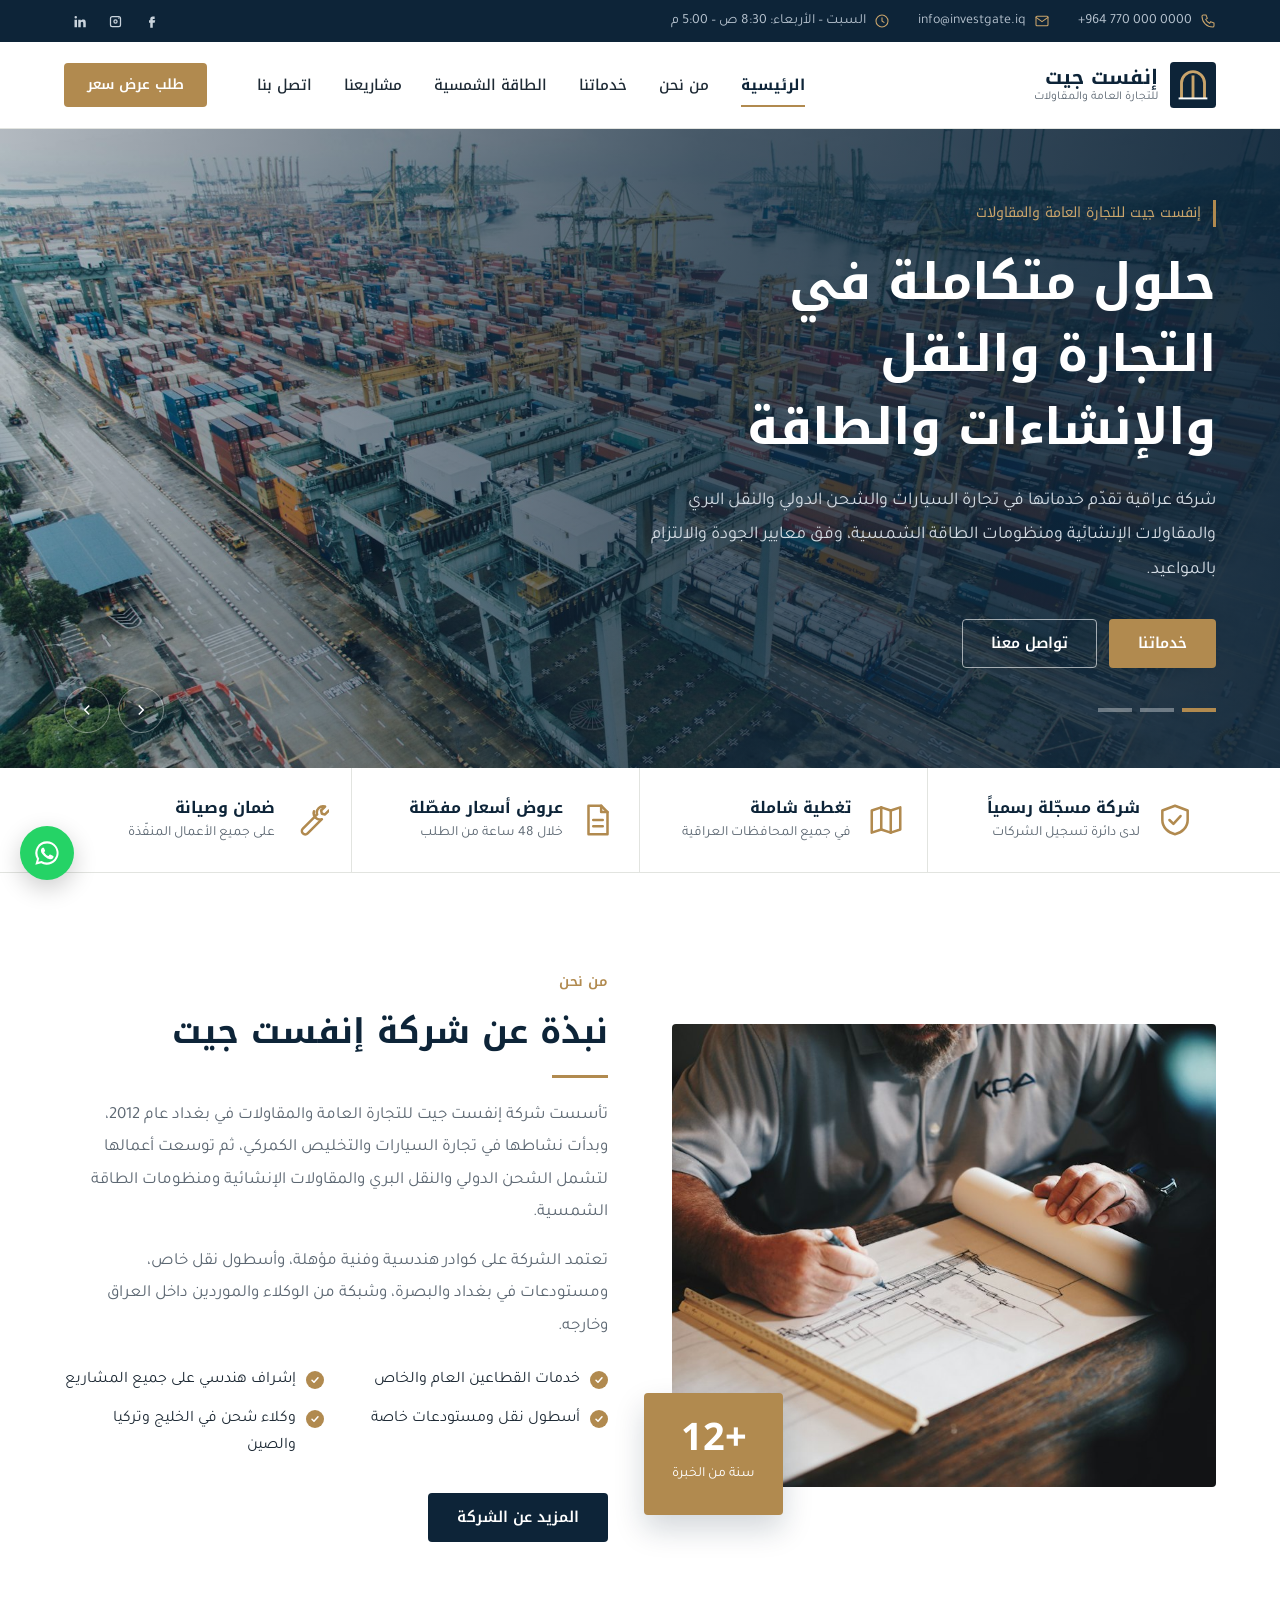
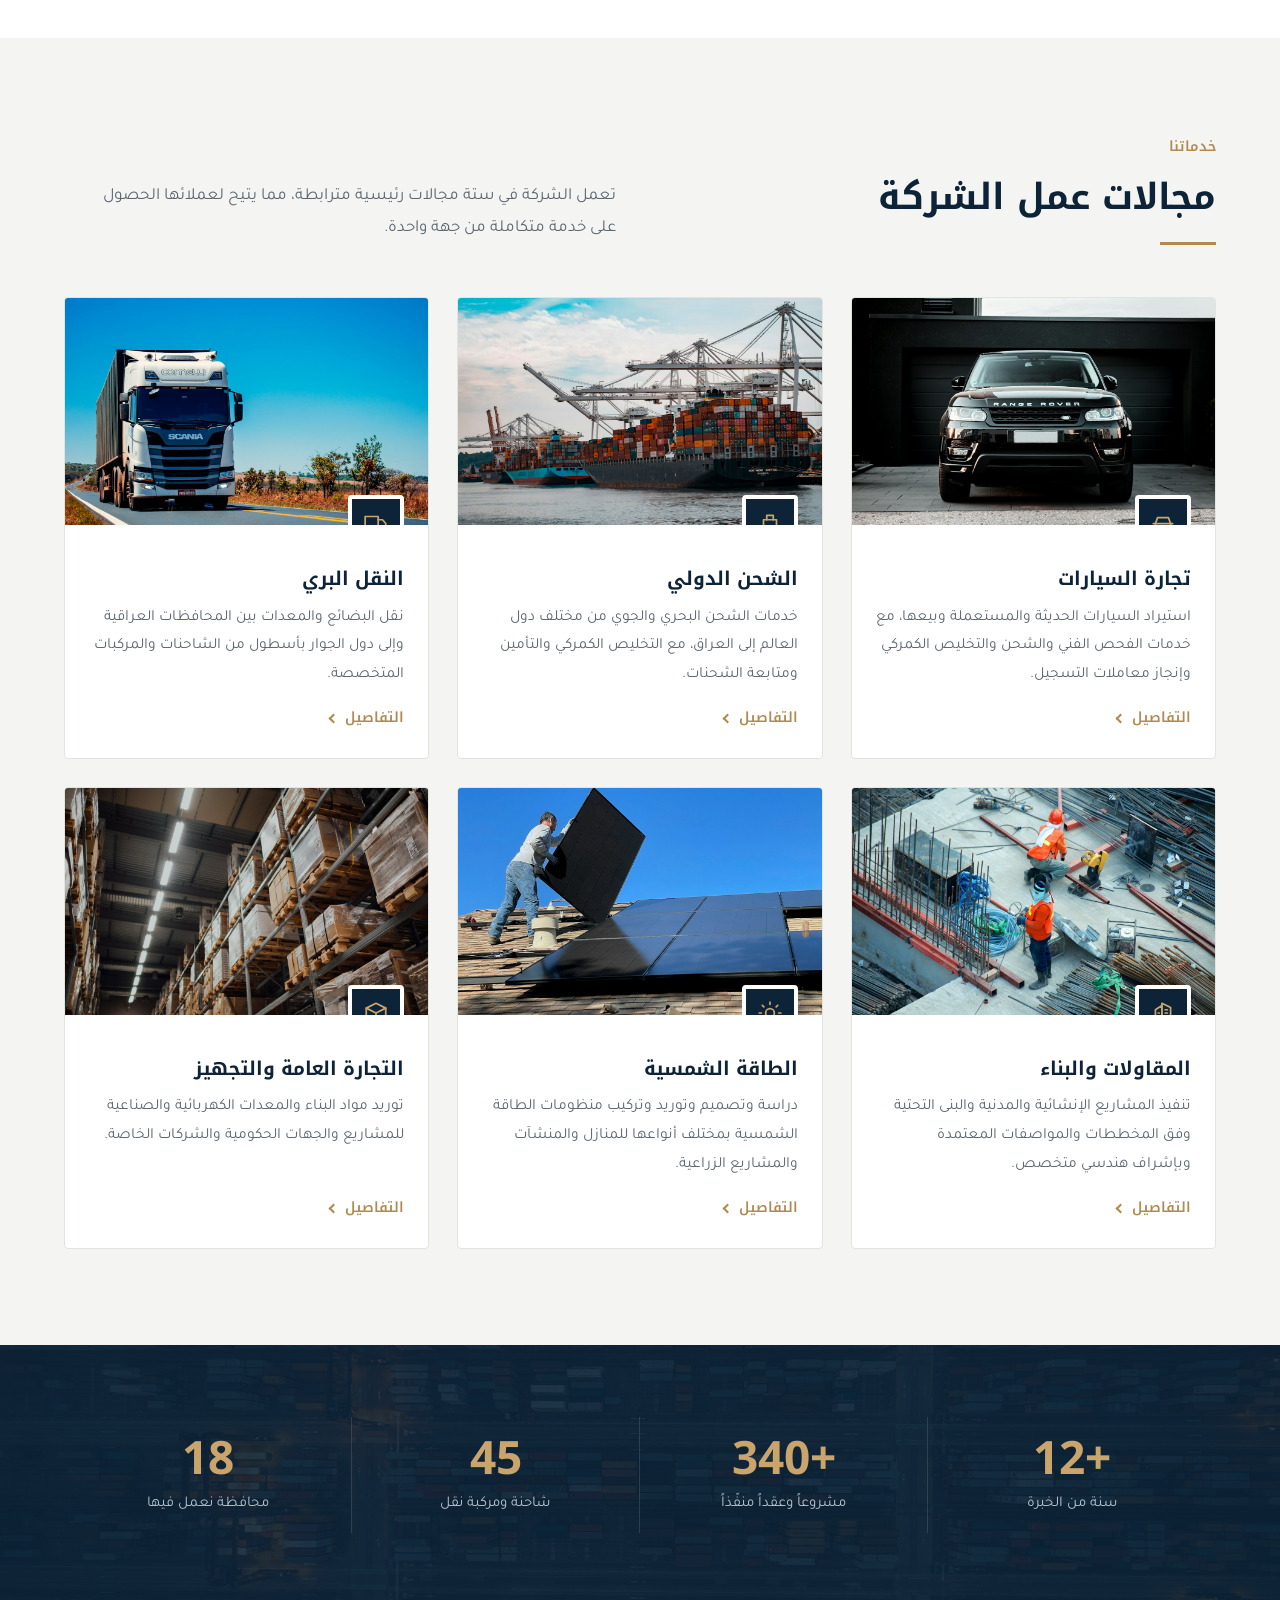
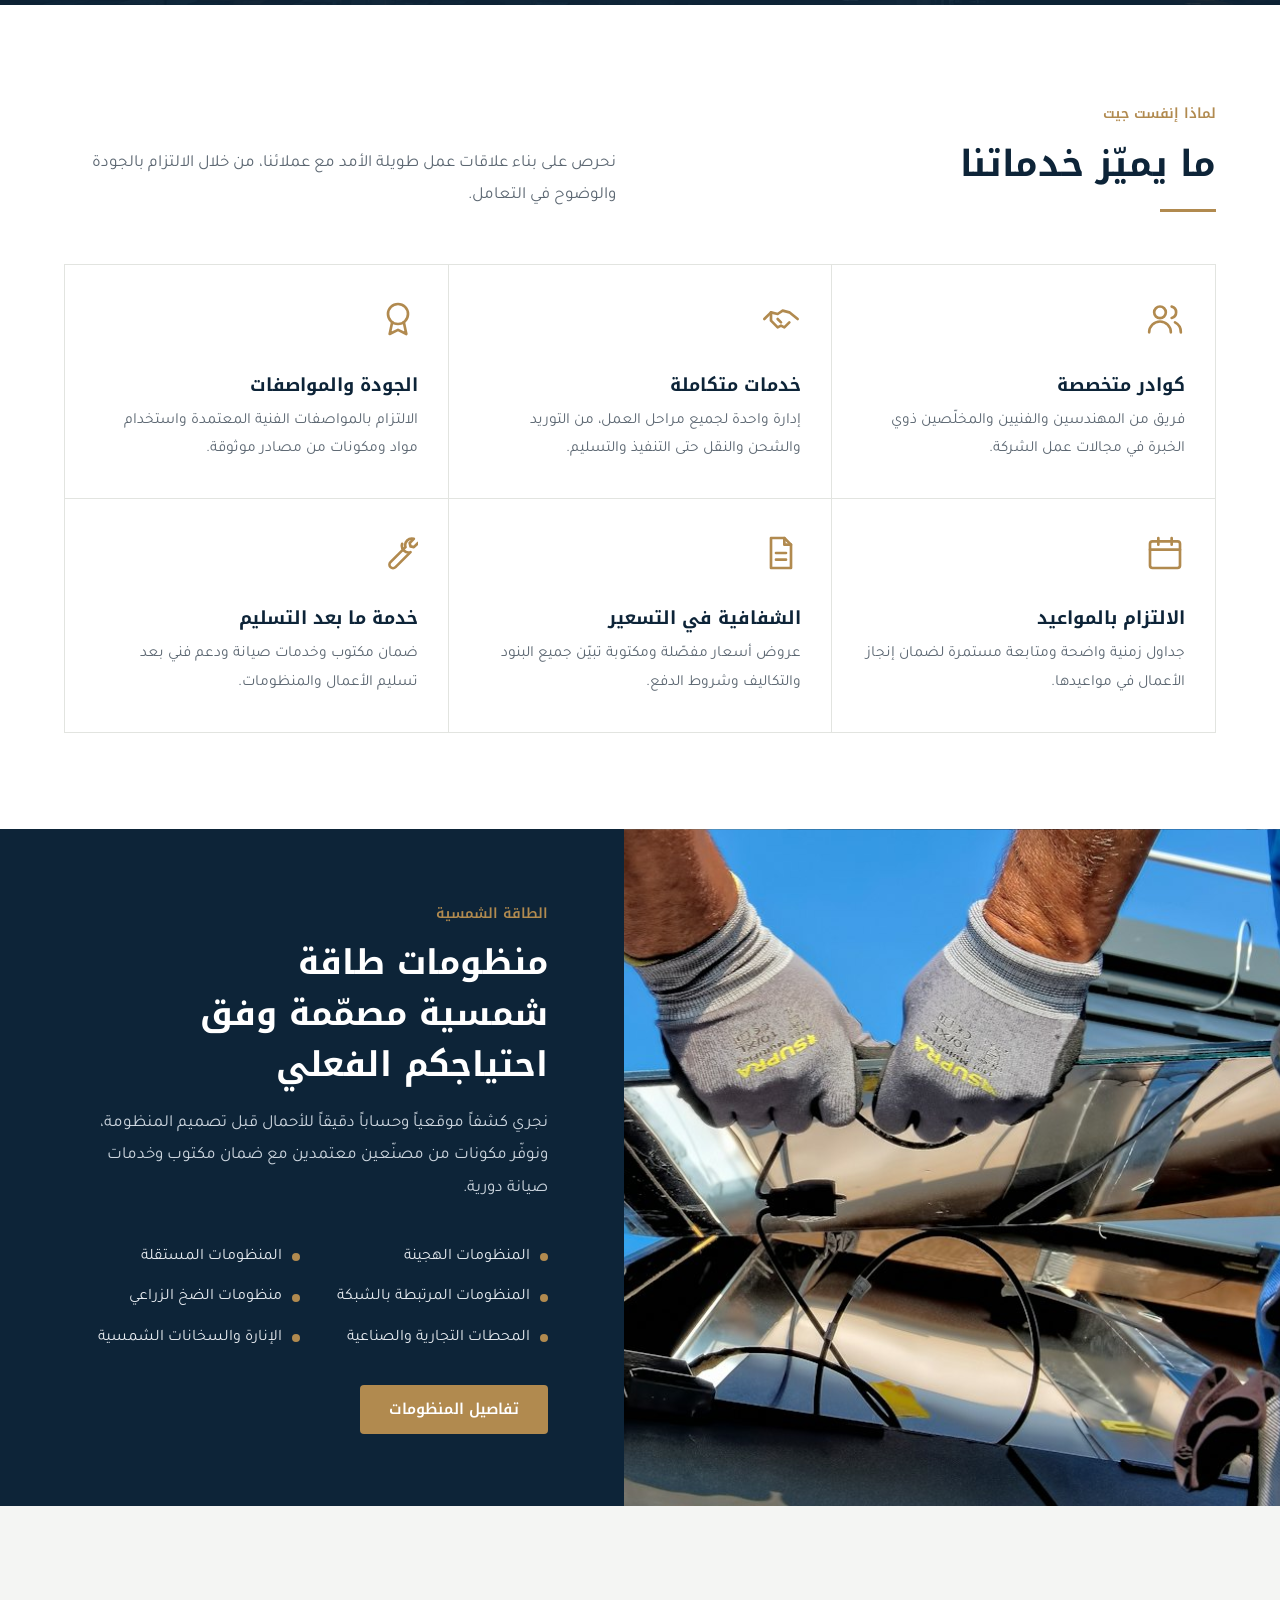
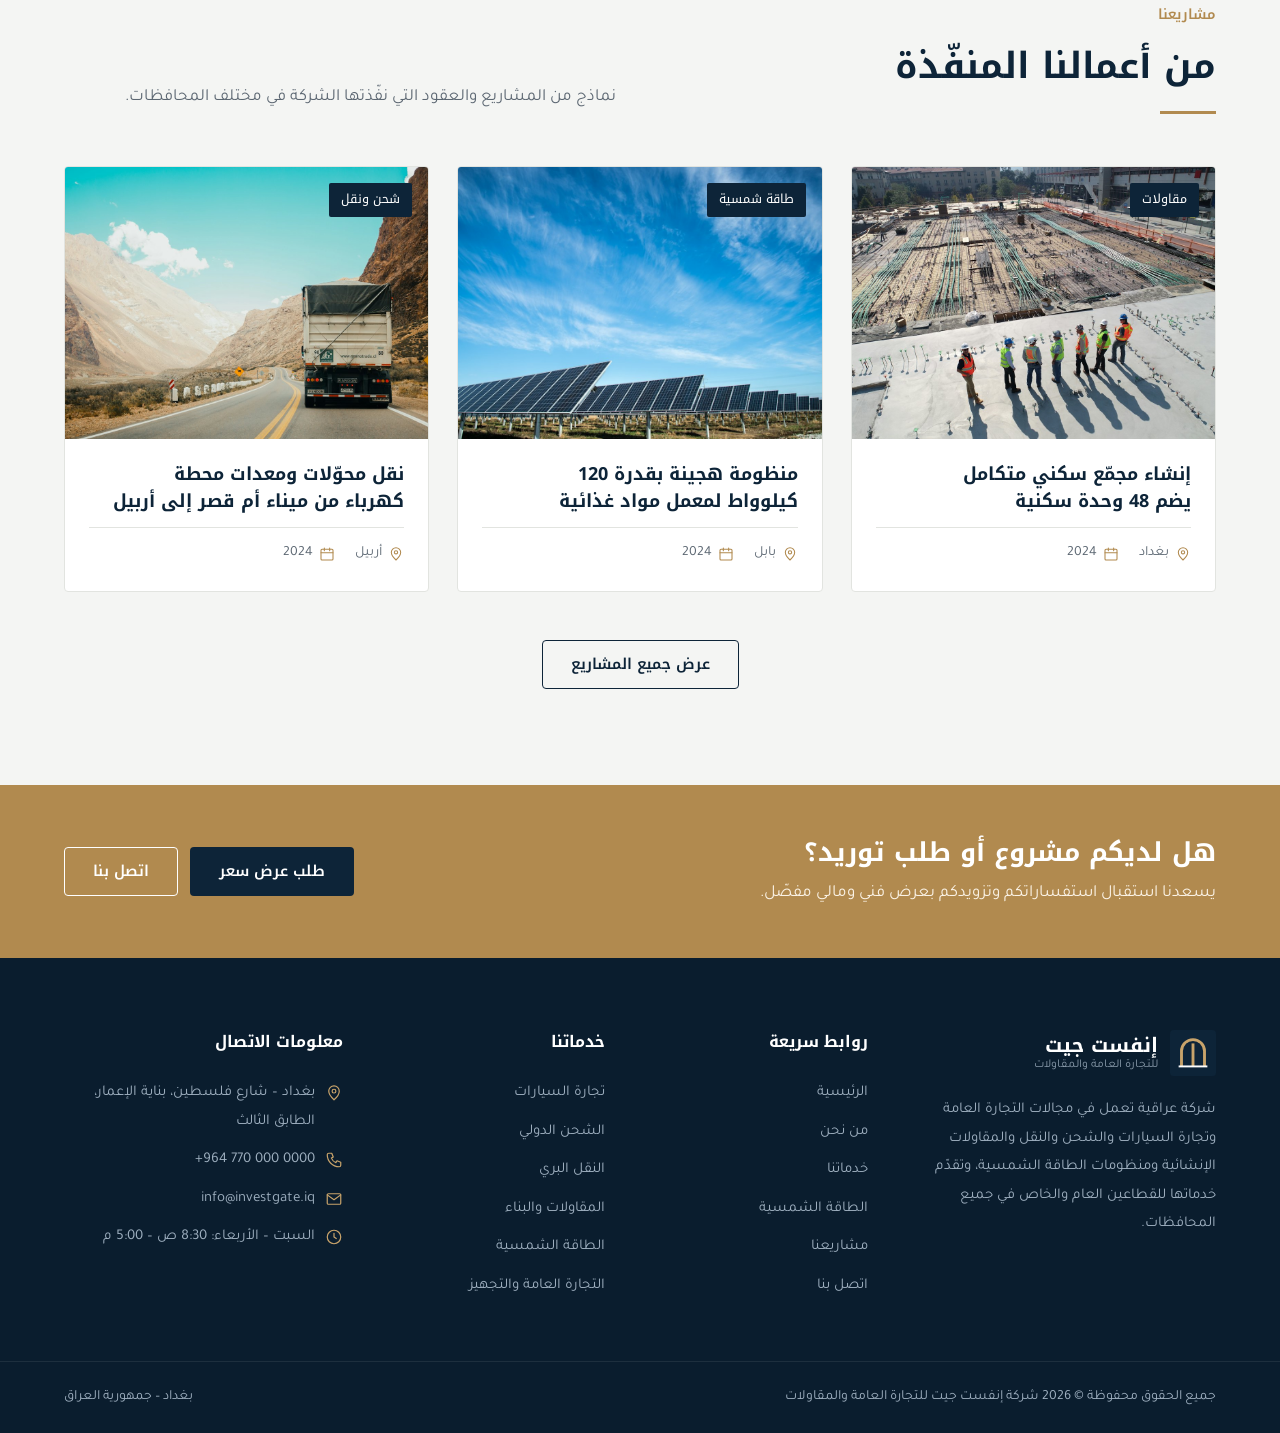
==== commit 555a170f: "إعادة تصميم موقع إنفست جيت بصيغة مؤسسية متعددة الصفحات ولغة رسمية - ست صفحات: الرئيسية، من نحن، خدما" ====
--- a/invest-gate/index.html
+++ b/invest-gate/index.html
@@ -2,560 +2,244 @@
 <html lang="ar" dir="rtl">
 <head>
 <meta charset="utf-8">
-<meta name="viewport" content="width=device-width, initial-scale=1">
-<title>إنفست جيت | للتجارة العامة والمقاولات</title>
-<meta name="description" content="إنفست جيت للتجارة العامة والمقاولات: تجارة السيارات، الشحن الدولي، النقل البري، المقاولات والبناء، ومنظومات الطاقة الشمسية بأنواعها في العراق.">
-<meta property="og:title" content="إنفست جيت للتجارة العامة والمقاولات">
-<meta property="og:description" content="سيارات · شحن · نقل · مقاولات · طاقة شمسية — جهة واحدة مسؤولة من أول عرض سعر إلى آخر توقيع استلام.">
-<meta property="og:image" content="https://images.unsplash.com/photo-1494412574643-ff11b0a5c1c3?auto=format&fit=crop&w=1200&h=630&q=80">
-<meta name="theme-color" content="#0f141a">
-<link rel="icon" href="data:image/svg+xml,%3Csvg xmlns='http://www.w3.org/2000/svg' viewBox='0 0 40 40'%3E%3Crect width='40' height='40' rx='8' fill='%230f141a'/%3E%3Cpath d='M10 33V18a10 10 0 0 1 20 0v15' fill='none' stroke='%23c9974a' stroke-width='3.2'/%3E%3Cpath d='M20 33V14' stroke='%23c9974a' stroke-width='3.2'/%3E%3C/svg%3E">
+<meta name="viewport" content="width=device-width, initial-scale=1, viewport-fit=cover">
+<title>إنفست جيت للتجارة العامة والمقاولات</title>
+<meta name="description" content="شركة إنفست جيت للتجارة العامة والمقاولات: تجارة السيارات، الشحن الدولي، النقل البري، المقاولات والبناء، ومنظومات الطاقة الشمسية في العراق.">
+<meta name="theme-color" content="#0d2438">
+<link rel="icon" href="data:image/svg+xml,%3Csvg xmlns='http://www.w3.org/2000/svg' viewBox='0 0 48 48'%3E%3Crect width='48' height='48' rx='4' fill='%230d2438'/%3E%3Cpath d='M12 38V22a12 12 0 0 1 24 0v16' fill='none' stroke='%23c9a46b' stroke-width='3'/%3E%3Cpath d='M24 38V14' stroke='%23c9a46b' stroke-width='3'/%3E%3C/svg%3E">
 <link rel="preconnect" href="https://fonts.googleapis.com">
 <link rel="preconnect" href="https://fonts.gstatic.com" crossorigin>
-<link href="https://fonts.googleapis.com/css2?family=Alexandria:wght@300;400;500;600;700;800&family=IBM+Plex+Sans+Arabic:wght@300;400;500;600&display=swap" rel="stylesheet">
-<link rel="stylesheet" href="style.css">
+<link rel="stylesheet" href="https://fonts.googleapis.com/css2?family=Noto+Kufi+Arabic:wght@400;500;600;700&family=Tajawal:wght@400;500;700&display=swap">
+<link rel="stylesheet" href="assets/site.css">
 </head>
 <body>
-
-<!-- ============ HEADER ============ -->
-<header class="site-header" id="top">
-  <div class="topbar">
-    <div class="wrap topbar-in">
-      <span>بغداد — شارع فلسطين، بناية الإعمار، الطابق الثالث</span>
-      <span class="tb-sep"></span>
-      <span>السبت – الخميس · 8:30 ص – 5:00 م</span>
-      <a class="tb-phone" href="tel:+9647700000000" dir="ltr">+964 770 000 0000</a>
-    </div>
-  </div>
-  <nav class="nav">
-    <div class="wrap nav-in">
-      <a href="#home" class="brand" aria-label="إنفست جيت — الرئيسية">
-        <svg class="brand-mark" viewBox="0 0 40 40" aria-hidden="true"><path d="M8 35V18a12 12 0 0 1 24 0v17"/><path d="M20 35V12"/><path d="M8 35h24"/></svg>
-        <span class="brand-txt"><b>إنفست جيت</b><small>INVEST GATE · GENERAL TRADING &amp; CONTRACTING</small></span>
-      </a>
-      <ul class="menu" id="menu">
-        <li><a href="#about">من نحن</a></li>
-        <li><a href="#divisions">أقسامنا</a></li>
-        <li><a href="#solar">الطاقة الشمسية</a></li>
-        <li><a href="#projects">مشاريعنا</a></li>
-        <li><a href="#faq">أسئلة شائعة</a></li>
-        <li><a href="#contact">اتصل بنا</a></li>
-      </ul>
-      <a href="#quote" class="btn btn-brass nav-cta">اطلب عرض سعر</a>
-      <button class="burger" id="burger" aria-label="القائمة" aria-expanded="false"><span></span><span></span></button>
-    </div>
-  </nav>
+<svg width="0" height="0" style="position:absolute" aria-hidden="true">
+<symbol id="i-car" viewBox="0 0 24 24"><path d="M5 17h14v-4.5l-2-5.5H7l-2 5.5V17z"/><path d="M3 12.5h18"/><circle cx="7.5" cy="17.5" r="1.8"/><circle cx="16.5" cy="17.5" r="1.8"/></symbol>
+<symbol id="i-ship" viewBox="0 0 24 24"><path d="M3 15l2 5h14l2-5H3z"/><path d="M6 15V9h12v6"/><path d="M9 9V5h6v4"/><path d="M2 21.5c2 0 2-1 4-1s2 1 4 1 2-1 4-1 2 1 4 1 2-1 4-1"/></symbol>
+<symbol id="i-truck" viewBox="0 0 24 24"><path d="M2 6h12v10H2z"/><path d="M14 9h4l3 3.5V16h-7"/><circle cx="6" cy="17.5" r="1.8"/><circle cx="17" cy="17.5" r="1.8"/></symbol>
+<symbol id="i-build" viewBox="0 0 24 24"><path d="M3 21h18"/><path d="M5 21V9l6-4v16"/><path d="M11 21V3l8 4v14"/><path d="M14 9h2M14 12h2M14 15h2M7.5 12h1M7.5 15h1"/></symbol>
+<symbol id="i-sun" viewBox="0 0 24 24"><circle cx="12" cy="12" r="4"/><path d="M12 2v2M12 20v2M4.9 4.9l1.4 1.4M17.7 17.7l1.4 1.4M2 12h2M20 12h2M4.9 19.1l1.4-1.4M17.7 6.3l1.4-1.4"/></symbol>
+<symbol id="i-box" viewBox="0 0 24 24"><path d="M3 7.5L12 3l9 4.5v9L12 21l-9-4.5v-9z"/><path d="M3 7.5l9 4.5 9-4.5M12 12v9"/></symbol>
+<symbol id="i-phone" viewBox="0 0 24 24"><path d="M5 3h4l2 5-2.5 1.5a11 11 0 0 0 6 6L16 13l5 2v4a2 2 0 0 1-2 2A16 16 0 0 1 3 5a2 2 0 0 1 2-2z"/></symbol>
+<symbol id="i-mail" viewBox="0 0 24 24"><rect x="3" y="5" width="18" height="14" rx="1.5"/><path d="M3 6.5l9 6.5 9-6.5"/></symbol>
+<symbol id="i-pin" viewBox="0 0 24 24"><path d="M12 21s-7-6.2-7-11.5a7 7 0 0 1 14 0C19 14.8 12 21 12 21z"/><circle cx="12" cy="9.5" r="2.5"/></symbol>
+<symbol id="i-clock" viewBox="0 0 24 24"><circle cx="12" cy="12" r="9"/><path d="M12 7v5l3 2"/></symbol>
+<symbol id="i-shield" viewBox="0 0 24 24"><path d="M12 3l8 3v6c0 4.5-3.4 8-8 9-4.6-1-8-4.5-8-9V6l8-3z"/><path d="M8.5 12l2.5 2.5 4.5-5"/></symbol>
+<symbol id="i-users" viewBox="0 0 24 24"><circle cx="9" cy="8" r="3.5"/><path d="M2.5 20a6.5 6.5 0 0 1 13 0"/><path d="M16 4.6a3.5 3.5 0 0 1 0 6.8M18 14a6.5 6.5 0 0 1 3.5 6"/></symbol>
+<symbol id="i-award" viewBox="0 0 24 24"><circle cx="12" cy="9" r="6"/><path d="M8.5 14l-1.5 7 5-2.5 5 2.5-1.5-7"/></symbol>
+<symbol id="i-target" viewBox="0 0 24 24"><circle cx="12" cy="12" r="9"/><circle cx="12" cy="12" r="5"/><circle cx="12" cy="12" r="1.2"/></symbol>
+<symbol id="i-eye" viewBox="0 0 24 24"><path d="M2 12s3.6-7 10-7 10 7 10 7-3.6 7-10 7S2 12 2 12z"/><circle cx="12" cy="12" r="3"/></symbol>
+<symbol id="i-flag" viewBox="0 0 24 24"><path d="M5 21V4"/><path d="M5 4h12l-2 4 2 4H5"/></symbol>
+<symbol id="i-calendar" viewBox="0 0 24 24"><rect x="3" y="5" width="18" height="16" rx="1.5"/><path d="M3 10h18M8 3v4M16 3v4"/></symbol>
+<symbol id="i-tag" viewBox="0 0 24 24"><path d="M3 12V3h9l9 9-9 9-9-9z"/><circle cx="7.5" cy="7.5" r="1.5"/></symbol>
+<symbol id="i-tool" viewBox="0 0 24 24"><path d="M14.5 6.5a4 4 0 0 0 5 5l-9 9a2.1 2.1 0 0 1-3-3l9-9a4 4 0 0 1 5-5l-2.5 2.5.5 2 2 .5 2.5-2.5"/></symbol>
+<symbol id="i-map" viewBox="0 0 24 24"><path d="M9 4L3 6v14l6-2 6 2 6-2V4l-6 2-6-2z"/><path d="M9 4v14M15 6v14"/></symbol>
+<symbol id="i-panel" viewBox="0 0 24 24"><path d="M4 4h16l-2 11H2L4 4z"/><path d="M3 9.5h16M8.7 4L7.6 15M14.3 4L13.2 15"/><path d="M10 15v5M7 20h6"/></symbol>
+<symbol id="i-inverter" viewBox="0 0 24 24"><rect x="4" y="3" width="16" height="18" rx="1.5"/><path d="M8 8h8M8 12h3"/><path d="M13 15.5c.8-1.3 1.7-1.3 2.5 0s1.7 1.3 2.5 0"/></symbol>
+<symbol id="i-battery" viewBox="0 0 24 24"><rect x="2.5" y="7" width="17" height="10" rx="1.5"/><path d="M19.5 10.5h2v3h-2"/><path d="M11.5 9l-2 3.2h3l-2 3"/></symbol>
+<symbol id="i-frame" viewBox="0 0 24 24"><path d="M3 20h18M6 20l6-14 6 14"/><path d="M9 13h6"/></symbol>
+<symbol id="i-handshake" viewBox="0 0 24 24"><path d="M2 12l4-4 4 1 3-2 4 1 5 4"/><path d="M6 8v5l4 4 2-1 2 1 3-3"/><path d="M10 12l2 2"/></symbol>
+<symbol id="i-check" viewBox="0 0 24 24"><circle cx="12" cy="12" r="9"/><path d="M8 12.5l2.7 2.7L16 9.5"/></symbol>
+<symbol id="i-file" viewBox="0 0 24 24"><path d="M6 3h8l4 4v14H6z"/><path d="M14 3v4h4M9 12h6M9 16h6"/></symbol>
+</svg>
+<div class="topbar">
+  <div class="container">
+    <span><svg class="ico" aria-hidden="true"><use href="#i-phone"/></svg><span dir="ltr">+964 770 000 0000</span></span>
+    <span class="hide-sm"><svg class="ico" aria-hidden="true"><use href="#i-mail"/></svg>info@investgate.iq</span>
+    <span class="hide-sm"><svg class="ico" aria-hidden="true"><use href="#i-clock"/></svg>السبت – الأربعاء: 8:30 ص – 5:00 م</span>
+    <div class="tb-end"><a href="#" aria-label="فيسبوك"><svg viewBox="0 0 24 24"><path d="M14 8h3V4h-3a4 4 0 0 0-4 4v2H8v4h2v8h4v-8h3l1-4h-4V8z"/></svg></a><a href="#" aria-label="إنستغرام"><svg viewBox="0 0 24 24"><path d="M7 3h10a4 4 0 0 1 4 4v10a4 4 0 0 1-4 4H7a4 4 0 0 1-4-4V7a4 4 0 0 1 4-4zm0 2a2 2 0 0 0-2 2v10a2 2 0 0 0 2 2h10a2 2 0 0 0 2-2V7a2 2 0 0 0-2-2H7zm5 3.5a3.5 3.5 0 1 1 0 7 3.5 3.5 0 0 1 0-7zm0 2a1.5 1.5 0 1 0 0 3 1.5 1.5 0 0 0 0-3zM17.3 5.7a1 1 0 1 1 0 2 1 1 0 0 1 0-2z"/></svg></a><a href="#" aria-label="لينكدإن"><svg viewBox="0 0 24 24"><path d="M4 9h4v12H4V9zm2-6a2 2 0 1 1 0 4 2 2 0 0 1 0-4zm4 6h4v1.7c.6-1 1.9-2 3.9-2 4 0 4.1 2.7 4.1 6V21h-4v-5.6c0-1.4 0-3.1-1.9-3.1s-2.1 1.5-2.1 3V21h-4V9z"/></svg></a></div>
+  </div>
+</div>
+<header class="header">
+  <div class="container">
+    <a class="logo" href="index.html"><svg viewBox="0 0 48 48" aria-hidden="true"><rect width="48" height="48" rx="4" fill="#0d2438"/><path d="M12 38V22a12 12 0 0 1 24 0v16" fill="none" stroke="#c9a46b" stroke-width="3"/><path d="M24 38V14" stroke="#c9a46b" stroke-width="3"/><path d="M9 38h30" stroke="#ffffff" stroke-width="2"/></svg><span class="logo-txt"><b>إنفست جيت</b><small>للتجارة العامة والمقاولات</small></span></a>
+    <ul class="nav" id="main-nav">
+<li><a href="index.html" class="current" aria-current="page">الرئيسية</a></li>
+<li><a href="about.html">من نحن</a></li>
+<li><a href="services.html">خدماتنا</a></li>
+<li><a href="solar.html">الطاقة الشمسية</a></li>
+<li><a href="projects.html">مشاريعنا</a></li>
+<li><a href="contact.html">اتصل بنا</a></li>
+    </ul>
+    <a class="btn btn-gold" href="contact.html">طلب عرض سعر</a>
+    <button class="menu-btn" aria-label="القائمة" aria-controls="main-nav" aria-expanded="false"><svg viewBox="0 0 24 24" fill="none" stroke-width="2" stroke-linecap="round"><path d="M4 7h16M4 12h16M4 17h16"/></svg></button>
+  </div>
 </header>
-
 <main>
-
-<!-- ============ HERO ============ -->
-<section class="hero" id="home">
-  <div class="hero-slides" aria-hidden="true">
-    <div class="hs is-on" style="background-image:url('https://images.unsplash.com/photo-1494412574643-ff11b0a5c1c3?auto=format&fit=crop&w=2000&q=80')"></div>
-    <div class="hs" style="background-image:url('https://images.unsplash.com/photo-1429497419816-9ca5cfb4571a?auto=format&fit=crop&w=2000&q=80')"></div>
-    <div class="hs" style="background-image:url('https://images.unsplash.com/photo-1613665813446-82a78c468a1d?auto=format&fit=crop&w=2000&q=80')"></div>
-    <div class="hs" style="background-image:url('https://images.unsplash.com/photo-1601584115197-04ecc0da31d7?auto=format&fit=crop&w=2000&q=80')"></div>
-  </div>
-  <div class="hero-shade"></div>
-
-  <div class="wrap hero-in">
-    <p class="kicker reveal">شركة عراقية · تأسست 2012</p>
-    <h1 class="reveal">نستورد، ننقل، نبني،<br><em>ونُشغّلها بالشمس.</em></h1>
-    <p class="lead reveal">إنفست جيت تجمع تجارة السيارات والشحن الدولي والنقل البري والمقاولات ومنظومات الطاقة الشمسية تحت إدارة واحدة، فيتعامل عميلنا مع جهة واحدة مسؤولة من أول عرض سعر إلى آخر توقيع استلام.</p>
-    <div class="hero-btns reveal">
-      <a href="#quote" class="btn btn-brass">اطلب عرض سعر</a>
-      <a href="#divisions" class="btn btn-ghost">تعرّف على أقسامنا</a>
-    </div>
-  </div>
-
-  <div class="hero-index">
-    <div class="wrap hi-in">
-      <button class="hi is-on" data-slide="0"><i>01</i><span>الشحن والموانئ</span></button>
-      <button class="hi" data-slide="1"><i>02</i><span>المقاولات والبناء</span></button>
-      <button class="hi" data-slide="2"><i>03</i><span>الطاقة الشمسية</span></button>
-      <button class="hi" data-slide="3"><i>04</i><span>النقل البري</span></button>
-    </div>
-  </div>
-</section>
-
-<!-- ============ TICKER ============ -->
-<div class="ticker" aria-hidden="true">
-  <div class="ticker-track">
-    <span>تجارة السيارات</span><b>◆</b><span>الشحن البحري والجوي</span><b>◆</b><span>التخليص الكمركي</span><b>◆</b><span>النقل البري بين المحافظات</span><b>◆</b><span>المقاولات الإنشائية</span><b>◆</b><span>منظومات شمسية هجينة</span><b>◆</b><span>ضخ المياه بالطاقة الشمسية</span><b>◆</b><span>توريد مواد البناء</span><b>◆</b>
-    <span>تجارة السيارات</span><b>◆</b><span>الشحن البحري والجوي</span><b>◆</b><span>التخليص الكمركي</span><b>◆</b><span>النقل البري بين المحافظات</span><b>◆</b><span>المقاولات الإنشائية</span><b>◆</b><span>منظومات شمسية هجينة</span><b>◆</b><span>ضخ المياه بالطاقة الشمسية</span><b>◆</b><span>توريد مواد البناء</span><b>◆</b>
-  </div>
-</div>
-
-<!-- ============ ABOUT ============ -->
-<section class="about sec" id="about">
-  <div class="wrap about-grid">
-    <div class="about-media reveal">
-      <figure class="arch arch-lg"><img loading="lazy" src="https://images.unsplash.com/photo-1541888946425-d81bb19240f5?auto=format&fit=crop&w=900&q=80" alt="فريق مهندسين في موقع إنشائي"></figure>
-      <figure class="arch arch-sm"><img loading="lazy" src="https://images.unsplash.com/photo-1605745341112-85968b19335b?auto=format&fit=crop&w=600&q=80" alt="سفينة حاويات محمّلة"></figure>
-      <div class="stamp"><span>منذ</span><b>2012</b></div>
-    </div>
-    <div class="about-txt">
-      <p class="eyebrow reveal">من نحن</p>
-      <h2 class="reveal">شركة واحدة،<br>بدل خمس جهات تتابعها.</h2>
-      <p class="reveal">بدأت إنفست جيت في بغداد كمكتب صغير لتجارة السيارات والتخليص الكمركي. مع الوقت صار عملاؤنا يطلبون منّا شحن بضائعهم، ثم نقلها إلى مواقعهم، ثم بناء تلك المواقع وتزويدها بالكهرباء. فكبرنا بنفس الاتجاه الذي سحبنا إليه السوق.</p>
-      <p class="reveal">اليوم نعمل بخمسة أقسام متكاملة يديرها فريق من المهندسين والمخلّصين والسوّاق والفنيين، ونملك أسطول نقل خاص ومستودعات في بغداد والبصرة، ووكلاء شحن في جبل علي ومرسين.</p>
-      <ul class="facts reveal">
-        <li><b data-count="12">0</b><span>سنة في السوق العراقي</span></li>
-        <li><b data-count="340" data-suffix="+">0</b><span>مشروع وعقد منفّذ</span></li>
-        <li><b data-count="45">0</b><span>شاحنة ضمن أسطولنا</span></li>
-        <li><b data-count="6" data-suffix=" م.واط">0</b><span>طاقة شمسية مركّبة</span></li>
-      </ul>
-      <div class="values reveal">
-        <div><h4>الوضوح بالسعر</h4><p>عرض مكتوب ومفصّل، بلا كلف تظهر لاحقاً.</p></div>
-        <div><h4>الالتزام بالموعد</h4><p>جدول زمني موقّع وغرامة تأخير علينا لا عليك.</p></div>
-        <div><h4>ضمان بعد التسليم</h4><p>صيانة وضمان مكتوب على كل عمل ننجزه.</p></div>
-      </div>
-    </div>
-  </div>
-</section>
-
-<!-- ============ DIVISIONS ============ -->
-<section class="divisions sec dark" id="divisions">
-  <div class="wrap">
-    <div class="sec-head">
-      <p class="eyebrow reveal">أقسامنا</p>
-      <h2 class="reveal">ستة أقسام، وإدارة واحدة.</h2>
-      <p class="sec-sub reveal">اختر القسم لتشاهد ما نقدّمه بالتفصيل.</p>
-    </div>
-
-    <div class="div-ui">
-      <div class="div-tabs" role="tablist">
-        <button role="tab" class="dt is-on" data-tab="cars"><i>01</i>تجارة السيارات</button>
-        <button role="tab" class="dt" data-tab="shipping"><i>02</i>الشحن الدولي</button>
-        <button role="tab" class="dt" data-tab="transport"><i>03</i>النقل البري</button>
-        <button role="tab" class="dt" data-tab="construction"><i>04</i>المقاولات والبناء</button>
-        <button role="tab" class="dt" data-tab="solar"><i>05</i>الطاقة الشمسية</button>
-        <button role="tab" class="dt" data-tab="trading"><i>06</i>التجارة العامة والتوريد</button>
-      </div>
-
-      <div class="div-panels">
-        <article class="dp is-on" id="tab-cars">
-          <div class="dp-img"><img loading="lazy" src="https://images.unsplash.com/photo-1563720223185-11003d516935?auto=format&fit=crop&w=1100&q=80" alt="سيارة رباعية الدفع في المعرض"></div>
-          <div class="dp-body">
-            <h3>تجارة السيارات</h3>
-            <p>نستورد السيارات الجديدة والمستعملة من الخليج وأمريكا وكوريا والصين، ونسلّمها لك مرقّمة وجاهزة. كل سيارة تمر بفحص شامل قبل الشراء، ونرسل لك تقرير الفحص والصور قبل ما تدفع.</p>
-            <ul class="ticks">
-              <li>استيراد حسب الطلب بالمواصفات والميزانية</li>
-              <li>فحص فني وتاريخ الحوادث (Carfax) قبل الشراء</li>
-              <li>شحن وتخليص كمركي ونقل حتى باب البيت</li>
-              <li>إكمال معاملة الترقيم والتسجيل</li>
-              <li>أساطيل سيارات للشركات والدوائر بعقود سنوية</li>
-              <li>قطع غيار أصلية وبديلة بالطلب</li>
-            </ul>
-            <a href="#quote" class="link-arrow" data-service="تجارة السيارات">اطلب سيارتك</a>
-          </div>
-        </article>
-
-        <article class="dp" id="tab-shipping">
-          <div class="dp-img"><img loading="lazy" src="https://images.unsplash.com/photo-1578575437130-527eed3abbec?auto=format&fit=crop&w=1100&q=80" alt="رافعات ميناء تحمّل سفينة حاويات"></div>
-          <div class="dp-body">
-            <h3>الشحن الدولي</h3>
-            <p>نشحن بضاعتك من بلد المنشأ إلى ميناء أم قصر أو مطار بغداد، ونتابعها خطوة بخطوة. نتعامل مع خطوط ملاحية معتمدة ونوفر لك سعراً ثابتاً يشمل الشحن والتخليص والتأمين.</p>
-            <ul class="ticks">
-              <li>شحن بحري حاويات كاملة FCL وجزئية LCL</li>
-              <li>شحن جوي للبضائع المستعجلة والعيّنات</li>
-              <li>خطوط منتظمة من جبل علي، مرسين، شنغهاي، نينغبو</li>
-              <li>تخليص كمركي وفحص ومطابقة الجودة</li>
-              <li>تأمين البضائع ضد التلف والفقدان</li>
-              <li>تتبع الشحنة وتحديثات مستمرة عبر واتساب</li>
-            </ul>
-            <a href="#quote" class="link-arrow" data-service="الشحن الدولي">اطلب سعر شحن</a>
-          </div>
-        </article>
-
-        <article class="dp" id="tab-transport">
-          <div class="dp-img"><img loading="lazy" src="https://images.unsplash.com/photo-1601584115197-04ecc0da31d7?auto=format&fit=crop&w=1100&q=80" alt="شاحنة نقل ثقيل على الطريق"></div>
-          <div class="dp-body">
-            <h3>النقل البري</h3>
-            <p>أسطول خاص من القاطرات والمقطورات والبرادات واللوبدات، يغطي جميع المحافظات والطرق الدولية إلى الأردن وتركيا والسعودية. سوّاقنا موظفون دائمون، وشاحناتنا مزوّدة بأجهزة تتبع.</p>
-            <ul class="ticks">
-              <li>نقل بضائع عامة وحاويات من الموانئ</li>
-              <li>برادات لنقل المواد الغذائية والأدوية</li>
-              <li>لوبدات لنقل المعدات والمكائن الثقيلة</li>
-              <li>نقل دولي بري (ترانزيت) لدول الجوار</li>
-              <li>تخزين مؤقت في مستودعات بغداد والبصرة</li>
-              <li>عقود نقل شهرية للشركات والمصانع</li>
-            </ul>
-            <a href="#quote" class="link-arrow" data-service="النقل البري">احجز نقلة</a>
-          </div>
-        </article>
-
-        <article class="dp" id="tab-construction">
-          <div class="dp-img"><img loading="lazy" src="https://images.unsplash.com/photo-1504307651254-35680f356dfd?auto=format&fit=crop&w=1100&q=80" alt="عمال يربطون حديد التسليح في موقع بناء"></div>
-          <div class="dp-body">
-            <h3>المقاولات والبناء</h3>
-            <p>ننفّذ المشاريع من التصميم إلى التسليم بإشراف مهندسين مقيمين في الموقع. نعمل للقطاع الخاص والمطوّرين العقاريين والدوائر الحكومية، ونلتزم بجدول زمني وكشف كميات واضح.</p>
-            <ul class="ticks">
-              <li>مبانٍ سكنية وتجارية ومجمّعات</li>
-              <li>هياكل خرسانية وهياكل حديدية للمخازن والمعامل</li>
-              <li>أعمال حفر وتسوية وطرق وبنى تحتية</li>
-              <li>تشطيبات داخلية وخارجية وواجهات</li>
-              <li>أعمال كهرباء وصحيات وتكييف مركزي</li>
-              <li>ترميم وصيانة الأبنية القائمة</li>
-            </ul>
-            <a href="#quote" class="link-arrow" data-service="المقاولات والبناء">ناقش مشروعك</a>
-          </div>
-        </article>
-
-        <article class="dp" id="tab-solar">
-          <div class="dp-img"><img loading="lazy" src="https://images.unsplash.com/photo-1559302504-64aae6ca6b6d?auto=format&fit=crop&w=1100&q=80" alt="فني يركّب ألواحاً شمسية"></div>
-          <div class="dp-body">
-            <h3>الطاقة الشمسية</h3>
-            <p>نصمّم ونركّب منظومات شمسية للمنازل والمحلات والمعامل والمزارع، بألواح وانفرترات وبطاريات ليثيوم من علامات معروفة وبضمان مكتوب. المنظومة تُصمَّم على أحمالك الحقيقية، لا على عرض جاهز.</p>
-            <ul class="ticks">
-              <li>منظومات هجينة ومستقلة ومرتبطة بالشبكة</li>
-              <li>ضخ المياه للآبار والمشاريع الزراعية</li>
-              <li>إنارة شوارع ومجمّعات بالطاقة الشمسية</li>
-              <li>محطات تجارية وصناعية بقدرات كبيرة</li>
-              <li>زيارة كشف مجانية وحساب الأحمال</li>
-              <li>صيانة دورية وتنظيف ومراقبة عن بُعد</li>
-            </ul>
-            <a href="#solar" class="link-arrow">أنواع المنظومات والحاسبة</a>
-          </div>
-        </article>
-
-        <article class="dp" id="tab-trading">
-          <div class="dp-img"><img loading="lazy" src="https://images.unsplash.com/photo-1587293852726-70cdb56c2866?auto=format&fit=crop&w=1100&q=80" alt="رفوف مستودع مليئة بالبضائع"></div>
-          <div class="dp-body">
-            <h3>التجارة العامة والتوريد</h3>
-            <p>نورّد المواد والمعدات للمشاريع والدوائر والشركات بعقود توريد واضحة، مستفيدين من شبكة الموردين والشحن والنقل التي نديرها بأنفسنا، فنقدّم سعراً أفضل ومدة توريد أقصر.</p>
-            <ul class="ticks">
-              <li>مواد البناء: حديد، إسمنت، مقاطع، عوازل</li>
-              <li>مواد ومعدات كهربائية ومولدات</li>
-              <li>معدات إنشائية ومكائن صناعية</li>
-              <li>تجهيز المناقصات والعقود الحكومية</li>
-              <li>استيراد بالنيابة عن الشركات (Sourcing)</li>
-              <li>تخزين وتوزيع حسب جدول المشروع</li>
-            </ul>
-            <a href="#quote" class="link-arrow" data-service="التجارة العامة والتوريد">اطلب قائمة أسعار</a>
-          </div>
-        </article>
-      </div>
-    </div>
-  </div>
-</section>
-
-<!-- ============ SOLAR ============ -->
-<section class="solar sec" id="solar">
-  <div class="wrap">
-    <div class="solar-head">
-      <div>
-        <p class="eyebrow reveal">الطاقة الشمسية بأنواعها</p>
-        <h2 class="reveal">كهرباء ٢٤ ساعة،<br>بدون اشتراك مولّدة.</h2>
-      </div>
-      <p class="sec-sub reveal">لكل بيت ومشروع منظومة تناسبه. هذه الأنواع التي نصمّمها ونركّبها، ومعها حاسبة سريعة تعطيك فكرة أولية عن حجم المنظومة التي تحتاجها.</p>
-    </div>
-
-    <div class="sys-grid">
-      <article class="sys reveal">
-        <img loading="lazy" src="https://images.unsplash.com/photo-1624397640148-949b1732bb0a?auto=format&fit=crop&w=700&q=80" alt="تركيب ألواح شمسية على سطح منزل">
-        <div class="sys-b"><span class="tag">الأكثر طلباً</span><h3>المنظومة الهجينة <small>Hybrid</small></h3><p>تشتغل على الشمس نهاراً، وتشحن البطاريات، وتستفيد من الوطنية عند توفرها. الحل الأنسب لانقطاعات الكهرباء في العراق.</p></div>
-      </article>
-      <article class="sys reveal">
-        <img loading="lazy" src="https://images.unsplash.com/photo-1592833159155-c62df1b65634?auto=format&fit=crop&w=700&q=80" alt="ألواح شمسية في منطقة ريفية">
-        <div class="sys-b"><h3>المنظومة المستقلة <small>Off-Grid</small></h3><p>للمواقع البعيدة عن الشبكة: مزارع، استراحات، أبراج اتصالات ومواقع عمل. تعتمد كلياً على الألواح وبطاريات الليثيوم.</p></div>
-      </article>
-      <article class="sys reveal">
-        <img loading="lazy" src="https://images.unsplash.com/photo-1613665813446-82a78c468a1d?auto=format&fit=crop&w=700&q=80" alt="ألواح شمسية على سطح مبنى تجاري">
-        <div class="sys-b"><h3>المرتبطة بالشبكة <small>On-Grid</small></h3><p>للمعامل والمباني التجارية ذات الاستهلاك النهاري العالي. تخفّض فاتورة الكهرباء والوقود بدون كلفة بطاريات.</p></div>
-      </article>
-      <article class="sys reveal">
-        <img loading="lazy" src="https://images.unsplash.com/photo-1497440001374-f26997328c1b?auto=format&fit=crop&w=700&q=80" alt="ألواح شمسية فوق أرض زراعية">
-        <div class="sys-b"><h3>ضخ المياه الزراعي <small>Solar Pumping</small></h3><p>تشغيل مضخات الآبار الارتوازية والغاطسة مباشرة بالشمس، بدون ديزل وبدون بطاريات. مناسبة للبساتين والحقول الكبيرة.</p></div>
-      </article>
-      <article class="sys reveal">
-        <img loading="lazy" src="https://images.unsplash.com/photo-1509391366360-2e959784a276?auto=format&fit=crop&w=700&q=80" alt="محطة طاقة شمسية أرضية">
-        <div class="sys-b"><h3>المحطات الكبيرة <small>Utility &amp; Industrial</small></h3><p>محطات أرضية بقدرات من 100 ك.واط حتى عدة ميغاواط للمصانع والمجمعات والمشاريع الاستثمارية، مع دراسة جدوى كاملة.</p></div>
-      </article>
-      <article class="sys reveal">
-        <img loading="lazy" src="https://images.unsplash.com/photo-1558449028-b53a39d100fc?auto=format&fit=crop&w=700&q=80" alt="لوح شمسي تحت سماء صافية">
-        <div class="sys-b"><h3>الإنارة والسخانات الشمسية</h3><p>أعمدة إنارة شمسية متكاملة للشوارع والمجمعات والحدائق، وسخانات مياه شمسية للبيوت والفنادق والمستشفيات.</p></div>
-      </article>
-    </div>
-
-    <!-- calculator -->
-    <div class="calc reveal" id="calc">
-      <div class="calc-form">
-        <h3>احسب منظومتك تقريبياً</h3>
-        <p class="muted">أدخل الأمبيرات التي تشترك بها من المولّدة أو حجم الحمل الذي تريد تشغيله.</p>
-        <label>نوع الاستخدام
-          <select id="c-use">
-            <option value="home">منزل</option>
-            <option value="shop">محل أو مكتب</option>
-            <option value="farm">مزرعة أو مضخة</option>
-            <option value="factory">معمل أو ورشة</option>
-          </select>
-        </label>
-        <label>الحمل بالأمبير (على 220 فولت)
-          <div class="range-row"><input type="range" id="c-amp" min="2" max="100" value="15"><output id="o-amp">15 أمبير</output></div>
-        </label>
-        <label>ساعات التشغيل النهارية
-          <div class="range-row"><input type="range" id="c-day" min="2" max="12" value="8"><output id="o-day">8 ساعات</output></div>
-        </label>
-        <label>ساعات التشغيل الليلية (على البطاريات)
-          <div class="range-row"><input type="range" id="c-night" min="0" max="12" value="6"><output id="o-night">6 ساعات</output></div>
-        </label>
-      </div>
-      <div class="calc-out">
-        <p class="eyebrow">النتيجة التقديرية</p>
-        <div class="co-grid">
-          <div><b id="r-kwp">0</b><span>كيلوواط ذروة (حجم الألواح)</span></div>
-          <div><b id="r-pan">0</b><span>لوح شمسي بقدرة 585 واط</span></div>
-          <div><b id="r-inv">0</b><span>كيلوواط قدرة الانفرتر</span></div>
-          <div><b id="r-bat">0</b><span>كيلوواط ساعة بطاريات ليثيوم</span></div>
-        </div>
-        <p class="co-type">النوع المقترح: <strong id="r-type">هجينة</strong></p>
-        <p class="co-note">الأرقام تقديرية لأغراض التوضيح فقط. الحساب النهائي يكون بعد زيارة كشف مجانية لموقعك وقياس أحمالك الفعلية.</p>
-        <a href="#quote" class="btn btn-brass" id="calc-cta">احجز زيارة كشف مجانية</a>
-      </div>
-    </div>
-  </div>
-</section>
-
-<!-- ============ PROJECTS ============ -->
-<section class="projects sec paper2" id="projects">
-  <div class="wrap">
-    <div class="sec-head row">
-      <div>
-        <p class="eyebrow reveal">مشاريعنا</p>
-        <h2 class="reveal">أعمال سلّمناها.</h2>
-      </div>
-      <div class="filters" role="group" aria-label="تصفية المشاريع">
-        <button class="f is-on" data-f="all">الكل</button>
-        <button class="f" data-f="construction">مقاولات</button>
-        <button class="f" data-f="solar">طاقة شمسية</button>
-        <button class="f" data-f="logistics">شحن ونقل</button>
-        <button class="f" data-f="cars">سيارات</button>
-      </div>
-    </div>
-
-    <div class="proj-grid">
-      <article class="pj pj-wide" data-cat="construction">
-        <img loading="lazy" src="https://images.unsplash.com/photo-1429497419816-9ca5cfb4571a?auto=format&fit=crop&w=1200&q=80" alt="هيكل مبنى قيد الإنشاء مع رافعات">
-        <div class="pj-cap"><span>مقاولات · بغداد · 2024</span><h3>مجمّع سكني من 48 وحدة</h3><p>هيكل خرساني وتشطيبات كاملة وبنى تحتية، سُلّم قبل موعده بستة أسابيع.</p></div>
-      </article>
-      <article class="pj" data-cat="solar">
-        <img loading="lazy" src="https://images.unsplash.com/photo-1508514177221-188b1cf16e9d?auto=format&fit=crop&w=800&q=80" alt="صفوف ألواح شمسية">
-        <div class="pj-cap"><span>طاقة شمسية · بابل · 2024</span><h3>منظومة هجينة 120 ك.واط لمعمل أغذية</h3></div>
-      </article>
-      <article class="pj" data-cat="logistics">
-        <img loading="lazy" src="https://images.unsplash.com/photo-1605745341112-85968b19335b?auto=format&fit=crop&w=800&q=80" alt="سفينة حاويات">
-        <div class="pj-cap"><span>شحن · مرسين ← أم قصر · 2023</span><h3>شحن 60 حاوية مواد بناء لمطوّر عقاري</h3></div>
-      </article>
-      <article class="pj" data-cat="construction">
-        <img loading="lazy" src="https://images.unsplash.com/photo-1503708928676-1cb796a0891e?auto=format&fit=crop&w=800&q=80" alt="حفارة في موقع عمل">
-        <div class="pj-cap"><span>بنى تحتية · ديالى · 2023</span><h3>تسوية وتعبيد طرق داخلية بطول 7 كم</h3></div>
-      </article>
-      <article class="pj" data-cat="cars">
-        <img loading="lazy" src="https://images.unsplash.com/photo-1533473359331-0135ef1b58bf?auto=format&fit=crop&w=800&q=80" alt="سيارة دفع رباعي في طريق صحراوي">
-        <div class="pj-cap"><span>سيارات · البصرة · 2024</span><h3>توريد 32 سيارة دفع رباعي لشركة خدمات نفطية</h3></div>
-      </article>
-      <article class="pj" data-cat="logistics">
-        <img loading="lazy" src="https://images.unsplash.com/photo-1519003722824-194d4455a60c?auto=format&fit=crop&w=1200&q=80" alt="شاحنة على طريق جبلي">
-        <div class="pj-cap"><span>نقل ثقيل · أم قصر ← أربيل · 2024</span><h3>نقل محوّلات ومعدات محطة كهرباء (18 نقلة)</h3></div>
-      </article>
-      <article class="pj" data-cat="solar">
-        <img loading="lazy" src="https://images.unsplash.com/photo-1611365892117-00ac5ef43c90?auto=format&fit=crop&w=800&q=80" alt="ألواح شمسية عند الغروب">
-        <div class="pj-cap"><span>ضخ شمسي · كربلاء · 2023</span><h3>تشغيل 9 آبار ارتوازية لمشروع زراعي</h3></div>
-      </article>
-      <article class="pj" data-cat="construction">
-        <img loading="lazy" src="https://images.unsplash.com/photo-1504328345606-18bbc8c9d7d1?auto=format&fit=crop&w=800&q=80" alt="لحام هيكل حديدي">
-        <div class="pj-cap"><span>هياكل حديدية · أبو غريب · 2022</span><h3>مستودع بمساحة 3,200 م² بهيكل حديدي</h3></div>
-      </article>
-    </div>
-  </div>
-</section>
-
-<!-- ============ PROCESS ============ -->
-<section class="process sec dark" id="process">
-  <div class="wrap">
-    <div class="sec-head">
-      <p class="eyebrow reveal">كيف نشتغل</p>
-      <h2 class="reveal">أربع خطوات، ومسؤول واحد يتابعك.</h2>
-    </div>
-    <ol class="steps">
-      <li class="reveal"><i>01</i><h4>نسمع طلبك</h4><p>اتصال أو زيارة لموقعك. نفهم المطلوب والميزانية والموعد.</p></li>
-      <li class="reveal"><i>02</i><h4>عرض مكتوب</h4><p>عرض سعر مفصّل خلال 48 ساعة، بكل البنود والمدة وشروط الدفع.</p></li>
-      <li class="reveal"><i>03</i><h4>تنفيذ ومتابعة</h4><p>مدير مشروع واحد يتابعك، مع صور وتحديثات أسبوعية على واتساب.</p></li>
-      <li class="reveal"><i>04</i><h4>تسليم وضمان</h4><p>استلام موقّع، وشهادة ضمان، وخدمة ما بعد البيع بنفس الرقم.</p></li>
-    </ol>
-
-    <div class="clients reveal">
-      <p>نخدم:</p>
+<section class="hero" aria-label="عرض الشرائح">
+  <div class="slide active">
+    <img src="img/hero-port.jpg" alt="" fetchpriority="high">
+    <div class="container"><span class="slide-label">إنفست جيت للتجارة العامة والمقاولات</span><h1>حلول متكاملة في التجارة والنقل والإنشاءات والطاقة</h1><p>شركة عراقية تقدّم خدماتها في تجارة السيارات والشحن الدولي والنقل البري والمقاولات الإنشائية ومنظومات الطاقة الشمسية، وفق معايير الجودة والالتزام بالمواعيد.</p><div class="btns"><a class="btn btn-gold" href="services.html">خدماتنا</a><a class="btn btn-outline" href="contact.html">تواصل معنا</a></div></div>
+  </div>
+  <div class="slide" aria-hidden="true">
+    <img src="img/hero-construction.jpg" alt="" loading="lazy">
+    <div class="container"><span class="slide-label">المقاولات والبناء</span><h2>تنفيذ المشاريع الإنشائية من التصميم حتى التسليم</h2><p>مبانٍ سكنية وتجارية ومنشآت صناعية وأعمال بنى تحتية، بإشراف كادر هندسي متخصص والتزام تام بالمواصفات المعتمدة.</p><div class="btns"><a class="btn btn-gold" href="services.html#construction">تفاصيل الخدمة</a><a class="btn btn-outline" href="projects.html">مشاريعنا</a></div></div>
+  </div>
+  <div class="slide" aria-hidden="true">
+    <img src="img/hero-solar.jpg" alt="" loading="lazy">
+    <div class="container"><span class="slide-label">الطاقة الشمسية</span><h2>منظومات طاقة شمسية بمختلف الأنواع والقدرات</h2><p>منظومات هجينة ومستقلة ومرتبطة بالشبكة ومنظومات ضخ زراعي، بمكونات من مصنّعين معتمدين وضمان مكتوب.</p><div class="btns"><a class="btn btn-gold" href="solar.html">أنواع المنظومات</a><a class="btn btn-outline" href="contact.html">طلب زيارة كشف</a></div></div>
+  </div>
+  <div class="hero-ctrl"><div class="container"><div class="dots"><button class="active" aria-label="الشريحة 1"></button><button aria-label="الشريحة 2"></button><button aria-label="الشريحة 3"></button></div>
+  <div class="arrows"><button class="prev" aria-label="السابق"><svg viewBox="0 0 24 24"><path d="M9 6l6 6-6 6"/></svg></button><button class="next" aria-label="التالي"><svg viewBox="0 0 24 24"><path d="M15 6l-6 6 6 6"/></svg></button></div></div></div>
+</section>
+
+<section class="features-bar">
+  <div class="container">
+    <div class="fb-item"><svg class="ico" aria-hidden="true"><use href="#i-shield"/></svg><div><h4>شركة مسجّلة رسمياً</h4><p>لدى دائرة تسجيل الشركات</p></div></div>
+    <div class="fb-item"><svg class="ico" aria-hidden="true"><use href="#i-map"/></svg><div><h4>تغطية شاملة</h4><p>في جميع المحافظات العراقية</p></div></div>
+    <div class="fb-item"><svg class="ico" aria-hidden="true"><use href="#i-file"/></svg><div><h4>عروض أسعار مفصّلة</h4><p>خلال 48 ساعة من الطلب</p></div></div>
+    <div class="fb-item"><svg class="ico" aria-hidden="true"><use href="#i-tool"/></svg><div><h4>ضمان وصيانة</h4><p>على جميع الأعمال المنفّذة</p></div></div>
+  </div>
+</section>
+
+<section class="section">
+  <div class="container split">
+    <div class="split-media">
+      <img class="main" loading="lazy" src="img/plans.jpg" alt="مهندس يراجع المخططات">
+      <div class="badge"><b>+12</b><span>سنة من الخبرة</span></div>
+    </div>
+    <div class="split-text">
+      <span class="s-label">من نحن</span>
+      <h2>نبذة عن شركة إنفست جيت</h2>
+      <p>تأسست شركة إنفست جيت للتجارة العامة والمقاولات في بغداد عام 2012، وبدأت نشاطها في تجارة السيارات والتخليص الكمركي، ثم توسعت أعمالها لتشمل الشحن الدولي والنقل البري والمقاولات الإنشائية ومنظومات الطاقة الشمسية.</p>
+      <p>تعتمد الشركة على كوادر هندسية وفنية مؤهلة، وأسطول نقل خاص، ومستودعات في بغداد والبصرة، وشبكة من الوكلاء والموردين داخل العراق وخارجه.</p>
+      <ul class="checks">
+        <li>خدمات القطاعين العام والخاص</li>
+        <li>إشراف هندسي على جميع المشاريع</li>
+        <li>أسطول نقل ومستودعات خاصة</li>
+        <li>وكلاء شحن في الخليج وتركيا والصين</li>
+      </ul>
+      <a class="btn btn-primary" href="about.html">المزيد عن الشركة</a>
+    </div>
+  </div>
+</section>
+
+<section class="section alt">
+  <div class="container">
+    <div class="s-head"><div><span class="s-label">خدماتنا</span><h2>مجالات عمل الشركة</h2></div><p>تعمل الشركة في ستة مجالات رئيسية مترابطة، مما يتيح لعملائها الحصول على خدمة متكاملة من جهة واحدة.</p></div>
+    <div class="services-grid"><article class="svc">
+  <div class="svc-img"><img loading="lazy" src="img/cars.jpg" alt="تجارة السيارات"><span class="svc-icon"><svg class="ico" aria-hidden="true"><use href="#i-car"/></svg></span></div>
+  <div class="svc-body"><h3>تجارة السيارات</h3><p>استيراد السيارات الحديثة والمستعملة وبيعها، مع خدمات الفحص الفني والشحن والتخليص الكمركي وإنجاز معاملات التسجيل.</p><a class="more" href="services.html#cars">التفاصيل</a></div>
+</article><article class="svc">
+  <div class="svc-img"><img loading="lazy" src="img/shipping.jpg" alt="الشحن الدولي"><span class="svc-icon"><svg class="ico" aria-hidden="true"><use href="#i-ship"/></svg></span></div>
+  <div class="svc-body"><h3>الشحن الدولي</h3><p>خدمات الشحن البحري والجوي من مختلف دول العالم إلى العراق، مع التخليص الكمركي والتأمين ومتابعة الشحنات.</p><a class="more" href="services.html#shipping">التفاصيل</a></div>
+</article><article class="svc">
+  <div class="svc-img"><img loading="lazy" src="img/transport.jpg" alt="النقل البري"><span class="svc-icon"><svg class="ico" aria-hidden="true"><use href="#i-truck"/></svg></span></div>
+  <div class="svc-body"><h3>النقل البري</h3><p>نقل البضائع والمعدات بين المحافظات العراقية وإلى دول الجوار بأسطول من الشاحنات والمركبات المتخصصة.</p><a class="more" href="services.html#transport">التفاصيل</a></div>
+</article><article class="svc">
+  <div class="svc-img"><img loading="lazy" src="img/construction.jpg" alt="المقاولات والبناء"><span class="svc-icon"><svg class="ico" aria-hidden="true"><use href="#i-build"/></svg></span></div>
+  <div class="svc-body"><h3>المقاولات والبناء</h3><p>تنفيذ المشاريع الإنشائية والمدنية والبنى التحتية وفق المخططات والمواصفات المعتمدة وبإشراف هندسي متخصص.</p><a class="more" href="services.html#construction">التفاصيل</a></div>
+</article><article class="svc">
+  <div class="svc-img"><img loading="lazy" src="img/solar-roof.jpg" alt="الطاقة الشمسية"><span class="svc-icon"><svg class="ico" aria-hidden="true"><use href="#i-sun"/></svg></span></div>
+  <div class="svc-body"><h3>الطاقة الشمسية</h3><p>دراسة وتصميم وتوريد وتركيب منظومات الطاقة الشمسية بمختلف أنواعها للمنازل والمنشآت والمشاريع الزراعية.</p><a class="more" href="solar.html">التفاصيل</a></div>
+</article><article class="svc">
+  <div class="svc-img"><img loading="lazy" src="img/warehouse.jpg" alt="التجارة العامة والتجهيز"><span class="svc-icon"><svg class="ico" aria-hidden="true"><use href="#i-box"/></svg></span></div>
+  <div class="svc-body"><h3>التجارة العامة والتجهيز</h3><p>توريد مواد البناء والمعدات الكهربائية والصناعية للمشاريع والجهات الحكومية والشركات الخاصة.</p><a class="more" href="services.html#trading">التفاصيل</a></div>
+</article></div>
+  </div>
+</section>
+
+<section class="stats-section">
+  <div class="container stats">
+    <div class="stat"><b data-count="12" data-prefix="+">+12</b><span>سنة من الخبرة</span></div>
+    <div class="stat"><b data-count="340" data-prefix="+">+340</b><span>مشروعاً وعقداً منفّذاً</span></div>
+    <div class="stat"><b data-count="45">45</b><span>شاحنة ومركبة نقل</span></div>
+    <div class="stat"><b data-count="18">18</b><span>محافظة نعمل فيها</span></div>
+  </div>
+</section>
+
+<section class="section">
+  <div class="container">
+    <div class="s-head"><div><span class="s-label">لماذا إنفست جيت</span><h2>ما يميّز خدماتنا</h2></div><p>نحرص على بناء علاقات عمل طويلة الأمد مع عملائنا، من خلال الالتزام بالجودة والوضوح في التعامل.</p></div>
+    <div class="why-grid"><div class="why"><svg class="ico" aria-hidden="true"><use href="#i-users"/></svg><h4>كوادر متخصصة</h4><p>فريق من المهندسين والفنيين والمخلّصين ذوي الخبرة في مجالات عمل الشركة.</p></div><div class="why"><svg class="ico" aria-hidden="true"><use href="#i-handshake"/></svg><h4>خدمات متكاملة</h4><p>إدارة واحدة لجميع مراحل العمل، من التوريد والشحن والنقل حتى التنفيذ والتسليم.</p></div><div class="why"><svg class="ico" aria-hidden="true"><use href="#i-award"/></svg><h4>الجودة والمواصفات</h4><p>الالتزام بالمواصفات الفنية المعتمدة واستخدام مواد ومكونات من مصادر موثوقة.</p></div><div class="why"><svg class="ico" aria-hidden="true"><use href="#i-calendar"/></svg><h4>الالتزام بالمواعيد</h4><p>جداول زمنية واضحة ومتابعة مستمرة لضمان إنجاز الأعمال في مواعيدها.</p></div><div class="why"><svg class="ico" aria-hidden="true"><use href="#i-file"/></svg><h4>الشفافية في التسعير</h4><p>عروض أسعار مفصّلة ومكتوبة تبيّن جميع البنود والتكاليف وشروط الدفع.</p></div><div class="why"><svg class="ico" aria-hidden="true"><use href="#i-tool"/></svg><h4>خدمة ما بعد التسليم</h4><p>ضمان مكتوب وخدمات صيانة ودعم فني بعد تسليم الأعمال والمنظومات.</p></div></div>
+  </div>
+</section>
+
+<section class="banner-split">
+  <div class="media" role="img" aria-label="فنيون يركّبون ألواحاً شمسية"></div>
+  <div class="content">
+    <span class="s-label">الطاقة الشمسية</span>
+    <h2>منظومات طاقة شمسية مصمّمة وفق احتياجكم الفعلي</h2>
+    <p>نجري كشفاً موقعياً وحساباً دقيقاً للأحمال قبل تصميم المنظومة، ونوفّر مكونات من مصنّعين معتمدين مع ضمان مكتوب وخدمات صيانة دورية.</p>
+    <ul class="types-mini">
+      <li>المنظومات الهجينة</li><li>المنظومات المستقلة</li>
+      <li>المنظومات المرتبطة بالشبكة</li><li>منظومات الضخ الزراعي</li>
+      <li>المحطات التجارية والصناعية</li><li>الإنارة والسخانات الشمسية</li>
+    </ul>
+    <div><a class="btn btn-gold" href="solar.html">تفاصيل المنظومات</a></div>
+  </div>
+</section>
+
+<section class="section alt">
+  <div class="container">
+    <div class="s-head"><div><span class="s-label">مشاريعنا</span><h2>من أعمالنا المنفّذة</h2></div><p>نماذج من المشاريع والعقود التي نفّذتها الشركة في مختلف المحافظات.</p></div>
+    <div class="projects-grid"><article class="proj" data-cat="construction">
+  <div class="proj-img"><img loading="lazy" src="img/site.jpg" alt="إنشاء مجمّع سكني متكامل يضم 48 وحدة سكنية"><span class="proj-cat">مقاولات</span></div>
+  <div class="proj-body"><h3>إنشاء مجمّع سكني متكامل يضم 48 وحدة سكنية</h3><p class="proj-meta"><span><svg class="ico" aria-hidden="true"><use href="#i-pin"/></svg>بغداد</span><span><svg class="ico" aria-hidden="true"><use href="#i-calendar"/></svg>2024</span></p></div>
+</article><article class="proj" data-cat="solar">
+  <div class="proj-img"><img loading="lazy" src="img/solar-rows.jpg" alt="منظومة هجينة بقدرة 120 كيلوواط لمعمل مواد غذائية"><span class="proj-cat">طاقة شمسية</span></div>
+  <div class="proj-body"><h3>منظومة هجينة بقدرة 120 كيلوواط لمعمل مواد غذائية</h3><p class="proj-meta"><span><svg class="ico" aria-hidden="true"><use href="#i-pin"/></svg>بابل</span><span><svg class="ico" aria-hidden="true"><use href="#i-calendar"/></svg>2024</span></p></div>
+</article><article class="proj" data-cat="logistics">
+  <div class="proj-img"><img loading="lazy" src="img/transport-2.jpg" alt="نقل محوّلات ومعدات محطة كهرباء من ميناء أم قصر إلى أربيل"><span class="proj-cat">شحن ونقل</span></div>
+  <div class="proj-body"><h3>نقل محوّلات ومعدات محطة كهرباء من ميناء أم قصر إلى أربيل</h3><p class="proj-meta"><span><svg class="ico" aria-hidden="true"><use href="#i-pin"/></svg>أربيل</span><span><svg class="ico" aria-hidden="true"><use href="#i-calendar"/></svg>2024</span></p></div>
+</article></div>
+    <div class="center-btn"><a class="btn btn-line" href="projects.html">عرض جميع المشاريع</a></div>
+  </div>
+</section>
+
+<section class="cta">
+  <div class="container">
+    <div><h3>هل لديكم مشروع أو طلب توريد؟</h3><p>يسعدنا استقبال استفساراتكم وتزويدكم بعرض فني ومالي مفصّل.</p></div>
+    <div class="btns"><a class="btn btn-primary" href="contact.html">طلب عرض سعر</a><a class="btn btn-outline" href="contact.html">اتصل بنا</a></div>
+  </div>
+</section>
+</main>
+<footer class="footer">
+  <div class="container footer-main">
+    <div class="footer-about">
+      <a class="logo" href="index.html"><svg viewBox="0 0 48 48" aria-hidden="true"><rect width="48" height="48" rx="4" fill="#0d2438"/><path d="M12 38V22a12 12 0 0 1 24 0v16" fill="none" stroke="#c9a46b" stroke-width="3"/><path d="M24 38V14" stroke="#c9a46b" stroke-width="3"/><path d="M9 38h30" stroke="#ffffff" stroke-width="2"/></svg><span class="logo-txt"><b>إنفست جيت</b><small>للتجارة العامة والمقاولات</small></span></a>
+      <p>شركة عراقية تعمل في مجالات التجارة العامة وتجارة السيارات والشحن والنقل والمقاولات الإنشائية ومنظومات الطاقة الشمسية، وتقدّم خدماتها للقطاعين العام والخاص في جميع المحافظات.</p>
+    </div>
+    <div>
+      <h4>روابط سريعة</h4>
       <ul>
-        <li>الشركات النفطية والخدمية</li>
-        <li>الدوائر والمؤسسات الحكومية</li>
-        <li>المطوّرين العقاريين</li>
-        <li>المصانع والمعامل</li>
-        <li>المشاريع الزراعية</li>
-        <li>الأفراد والعوائل</li>
-      </ul>
-    </div>
-  </div>
-</section>
-
-<!-- ============ FAQ ============ -->
-<section class="faq sec" id="faq">
-  <div class="wrap faq-grid">
+<li><a href="index.html">الرئيسية</a></li>
+<li><a href="about.html">من نحن</a></li>
+<li><a href="services.html">خدماتنا</a></li>
+<li><a href="solar.html">الطاقة الشمسية</a></li>
+<li><a href="projects.html">مشاريعنا</a></li>
+<li><a href="contact.html">اتصل بنا</a></li>
+      </ul>
+    </div>
     <div>
-      <p class="eyebrow reveal">أسئلة شائعة</p>
-      <h2 class="reveal">قبل ما تتصل.</h2>
-      <p class="sec-sub reveal">إذا ما لقيت جوابك هنا، راسلنا مباشرة على واتساب ونرد خلال ساعات الدوام.</p>
-      <figure class="arch arch-faq reveal"><img loading="lazy" src="https://images.unsplash.com/photo-1553413077-190dd305871c?auto=format&fit=crop&w=700&q=80" alt="ممر داخل مستودع"></figure>
-    </div>
-    <div class="qa">
-      <details open><summary>كم تستغرق عملية استيراد سيارة من أمريكا؟</summary><p>عادة بين 45 و60 يوماً من تاريخ الشراء حتى التسليم في بغداد، وتشمل الشحن إلى ميناء أم قصر والتخليص والنقل. من الخليج تكون المدة أقصر، بين 10 و20 يوماً.</p></details>
-      <details><summary>هل السعر يشمل التخليص الكمركي والنقل الداخلي؟</summary><p>نعم، نقدّم سعراً واحداً شاملاً (من الباب إلى الباب) عند الطلب، وكل بند مكتوب في عرض السعر حتى تعرف أين يذهب كل دينار.</p></details>
-      <details><summary>ما هو ضمان المنظومة الشمسية؟</summary><p>الألواح بضمان أداء من المصنّع يصل إلى 25 سنة، والانفرتر من 5 إلى 10 سنوات حسب النوع، وبطاريات الليثيوم من 5 إلى 10 سنوات. ونضيف ضماناً منّا على التركيب لمدة سنتين.</p></details>
-      <details><summary>هل تعملون خارج بغداد؟</summary><p>نعم، ننفّذ مشاريع ونقدّم خدمات النقل والتركيب في جميع المحافظات، ولدينا فرع ومستودع في البصرة.</p></details>
-      <details><summary>هل يمكن الدفع على أقساط؟</summary><p>للمنظومات الشمسية المنزلية نوفّر خطة دفع على دفعات. ولعقود المقاولات والتوريد يكون الدفع حسب مراحل الإنجاز المتفق عليها في العقد.</p></details>
-      <details><summary>هل تدخلون المناقصات الحكومية؟</summary><p>نعم، الشركة مسجّلة رسمياً ولديها هوية تصنيف مقاولين، ونشارك في مناقصات التوريد والإنشاءات والطاقة.</p></details>
-    </div>
-  </div>
-</section>
-
-<!-- ============ QUOTE ============ -->
-<section class="quote sec" id="quote">
-  <div class="quote-bg" style="background-image:url('https://images.unsplash.com/photo-1590496793929-36417d3117de?auto=format&fit=crop&w=2000&q=80')"></div>
-  <div class="wrap quote-in">
-    <div class="quote-txt">
-      <p class="eyebrow">اطلب عرض سعر</p>
-      <h2>قل لنا شنو تحتاج،<br>والباقي علينا.</h2>
-      <p>املأ النموذج وسيصلنا طلبك مباشرة على واتساب. نرد عليك خلال يوم عمل واحد بعرض مبدئي أو موعد زيارة.</p>
-      <ul class="q-points">
-        <li>زيارة كشف مجانية للمنظومات الشمسية والمقاولات</li>
-        <li>عرض سعر مكتوب خلال 48 ساعة</li>
-        <li>بدون أي التزام قبل التوقيع</li>
-      </ul>
-    </div>
-    <form class="qform" id="qform" novalidate>
-      <div class="f2">
-        <label>الاسم الكامل<input name="name" required autocomplete="name" placeholder="مثال: علي حسين"></label>
-        <label>رقم الهاتف<input name="phone" required inputmode="tel" autocomplete="tel" dir="ltr" placeholder="07XX XXX XXXX"></label>
-      </div>
-      <div class="f2">
-        <label>الخدمة المطلوبة
-          <select name="service" id="q-service">
-            <option>تجارة السيارات</option>
-            <option>الشحن الدولي</option>
-            <option>النقل البري</option>
-            <option>المقاولات والبناء</option>
-            <option>الطاقة الشمسية</option>
-            <option>التجارة العامة والتوريد</option>
-          </select>
-        </label>
-        <label>المحافظة
-          <select name="city">
-            <option>بغداد</option><option>البصرة</option><option>نينوى</option><option>أربيل</option><option>النجف</option><option>كربلاء</option><option>بابل</option><option>الأنبار</option><option>ديالى</option><option>واسط</option><option>صلاح الدين</option><option>كركوك</option><option>ذي قار</option><option>ميسان</option><option>المثنى</option><option>القادسية</option><option>دهوك</option><option>السليمانية</option><option>خارج العراق</option>
-          </select>
-        </label>
-      </div>
-      <label>تفاصيل الطلب<textarea name="msg" rows="4" placeholder="اكتب ما تحتاجه: نوع السيارة، حجم الشحنة، مساحة المشروع، أو الأحمال المطلوب تشغيلها..."></textarea></label>
-      <button class="btn btn-brass btn-block" type="submit">
-        <svg viewBox="0 0 24 24" aria-hidden="true"><path d="M12 2a10 10 0 0 0-8.6 15.1L2 22l5-1.3A10 10 0 1 0 12 2Zm0 18.2a8.2 8.2 0 0 1-4.2-1.2l-.3-.2-3 .8.8-2.9-.2-.3A8.2 8.2 0 1 1 12 20.2Zm4.5-6.1c-.2-.1-1.5-.7-1.7-.8s-.4-.1-.6.1-.7.8-.8 1-.3.2-.5.1a6.7 6.7 0 0 1-3.3-2.9c-.3-.4.3-.4.7-1.4a.5.5 0 0 0 0-.4l-.8-1.9c-.2-.5-.4-.4-.6-.4h-.5a1 1 0 0 0-.7.3 3 3 0 0 0-.9 2.2 5.2 5.2 0 0 0 1.1 2.7 11.8 11.8 0 0 0 4.5 4c1.7.7 2.3.8 3.2.6a2.7 2.7 0 0 0 1.8-1.3 2.2 2.2 0 0 0 .2-1.3c-.1-.1-.3-.2-.6-.3Z"/></svg>
-        إرسال الطلب عبر واتساب
-      </button>
-      <p class="form-msg" id="form-msg" role="status"></p>
-    </form>
-  </div>
-</section>
-
-<!-- ============ CONTACT ============ -->
-<section class="contact sec" id="contact">
-  <div class="wrap contact-grid">
-    <div class="c-cards">
-      <p class="eyebrow reveal">اتصل بنا</p>
-      <h2 class="reveal">مكاتبنا.</h2>
-      <div class="office reveal">
-        <h4>الإدارة العامة — بغداد</h4>
-        <p>شارع فلسطين، بناية الإعمار، الطابق الثالث</p>
-        <p><a href="tel:+9647700000000" dir="ltr">+964 770 000 0000</a> · <a href="tel:+9647800000000" dir="ltr">+964 780 000 0000</a></p>
-      </div>
-      <div class="office reveal">
-        <h4>فرع البصرة والمستودعات</h4>
-        <p>طريق ميناء أم قصر، منطقة خور الزبير الصناعية</p>
-        <p><a href="tel:+9647710000000" dir="ltr">+964 771 000 0000</a></p>
-      </div>
-      <div class="office reveal">
-        <h4>البريد الإلكتروني</h4>
-        <p><a href="mailto:info@investgate.iq">info@investgate.iq</a></p>
-        <p><a href="mailto:sales@investgate.iq">sales@investgate.iq</a></p>
-      </div>
-      <div class="office reveal">
-        <h4>ساعات الدوام</h4>
-        <p>السبت – الخميس: 8:30 صباحاً – 5:00 مساءً</p>
-        <p>الجمعة: مغلق (الطوارئ عبر واتساب)</p>
-      </div>
-    </div>
-    <div class="map reveal">
-      <iframe title="موقع الشركة على الخريطة" loading="lazy" referrerpolicy="no-referrer-when-downgrade" src="https://maps.google.com/maps?q=Palestine%20Street%2C%20Baghdad&z=14&output=embed"></iframe>
-    </div>
-  </div>
-</section>
-
-</main>
-
-<!-- ============ FOOTER ============ -->
-<footer class="site-footer">
-  <div class="wrap foot-grid">
-    <div class="foot-brand">
-      <a href="#home" class="brand">
-        <svg class="brand-mark" viewBox="0 0 40 40" aria-hidden="true"><path d="M8 35V18a12 12 0 0 1 24 0v17"/><path d="M20 35V12"/><path d="M8 35h24"/></svg>
-        <span class="brand-txt"><b>إنفست جيت</b><small>INVEST GATE</small></span>
-      </a>
-      <p>للتجارة العامة والمقاولات المحدودة. شركة عراقية مسجّلة لدى دائرة تسجيل الشركات — وزارة التجارة.</p>
+      <h4>خدماتنا</h4>
+      <ul>
+<li><a href="services.html#cars">تجارة السيارات</a></li>
+<li><a href="services.html#shipping">الشحن الدولي</a></li>
+<li><a href="services.html#transport">النقل البري</a></li>
+<li><a href="services.html#construction">المقاولات والبناء</a></li>
+<li><a href="services.html#solar">الطاقة الشمسية</a></li>
+<li><a href="services.html#trading">التجارة العامة والتجهيز</a></li>
+      </ul>
     </div>
     <div>
-      <h5>الأقسام</h5>
-      <ul>
-        <li><a href="#divisions" data-go="cars">تجارة السيارات</a></li>
-        <li><a href="#divisions" data-go="shipping">الشحن الدولي</a></li>
-        <li><a href="#divisions" data-go="transport">النقل البري</a></li>
-        <li><a href="#divisions" data-go="construction">المقاولات والبناء</a></li>
-        <li><a href="#solar">الطاقة الشمسية</a></li>
-        <li><a href="#divisions" data-go="trading">التجارة العامة</a></li>
-      </ul>
-    </div>
-    <div>
-      <h5>الشركة</h5>
-      <ul>
-        <li><a href="#about">من نحن</a></li>
-        <li><a href="#projects">مشاريعنا</a></li>
-        <li><a href="#process">طريقة العمل</a></li>
-        <li><a href="#faq">أسئلة شائعة</a></li>
-        <li><a href="#quote">طلب عرض سعر</a></li>
-      </ul>
-    </div>
-    <div>
-      <h5>تواصل</h5>
-      <ul>
-        <li><a href="tel:+9647700000000" dir="ltr">+964 770 000 0000</a></li>
-        <li><a href="mailto:info@investgate.iq">info@investgate.iq</a></li>
-        <li>بغداد — شارع فلسطين</li>
-      </ul>
-      <div class="social">
-        <a href="#" aria-label="فيسبوك"><svg viewBox="0 0 24 24"><path d="M14 8h3V4h-3a4 4 0 0 0-4 4v2H8v4h2v8h4v-8h3l1-4h-4V8Z"/></svg></a>
-        <a href="#" aria-label="إنستغرام"><svg viewBox="0 0 24 24"><path d="M7 3h10a4 4 0 0 1 4 4v10a4 4 0 0 1-4 4H7a4 4 0 0 1-4-4V7a4 4 0 0 1 4-4Zm0 2a2 2 0 0 0-2 2v10c0 1.1.9 2 2 2h10a2 2 0 0 0 2-2V7a2 2 0 0 0-2-2H7Zm5 3.5a3.5 3.5 0 1 1 0 7 3.5 3.5 0 0 1 0-7Zm0 2a1.5 1.5 0 1 0 0 3 1.5 1.5 0 0 0 0-3ZM17.3 5.7a1 1 0 1 1 0 2 1 1 0 0 1 0-2Z"/></svg></a>
-        <a href="#" aria-label="لينكدإن"><svg viewBox="0 0 24 24"><path d="M4 9h4v12H4V9Zm2-6a2 2 0 1 1 0 4 2 2 0 0 1 0-4Zm4 6h4v1.7c.6-1 1.9-2 3.9-2 4 0 4.1 2.7 4.1 6V21h-4v-5.6c0-1.4 0-3.1-1.9-3.1s-2.1 1.5-2.1 3V21h-4V9Z"/></svg></a>
-      </div>
-    </div>
-  </div>
-  <div class="wrap foot-bottom">
-    <span>© <span id="yr">2026</span> إنفست جيت للتجارة العامة والمقاولات. جميع الحقوق محفوظة.</span>
-    <a href="#top">العودة للأعلى ↑</a>
+      <h4>معلومات الاتصال</h4>
+      <ul class="contact-list">
+        <li><svg class="ico" aria-hidden="true"><use href="#i-pin"/></svg><span>بغداد – شارع فلسطين، بناية الإعمار، الطابق الثالث</span></li>
+        <li><svg class="ico" aria-hidden="true"><use href="#i-phone"/></svg><span class="ltr">+964 770 000 0000</span></li>
+        <li><svg class="ico" aria-hidden="true"><use href="#i-mail"/></svg><span>info@investgate.iq</span></li>
+        <li><svg class="ico" aria-hidden="true"><use href="#i-clock"/></svg><span>السبت – الأربعاء: 8:30 ص – 5:00 م</span></li>
+      </ul>
+    </div>
+  </div>
+  <div class="footer-bottom">
+    <div class="container">
+      <span>جميع الحقوق محفوظة © <span id="year">2026</span> شركة إنفست جيت للتجارة العامة والمقاولات</span>
+      <span>بغداد – جمهورية العراق</span>
+    </div>
   </div>
 </footer>
-
-<a class="wa-float" id="wa-float" href="#" target="_blank" rel="noopener" aria-label="راسلنا على واتساب">
-  <svg viewBox="0 0 24 24" aria-hidden="true"><path d="M12 2a10 10 0 0 0-8.6 15.1L2 22l5-1.3A10 10 0 1 0 12 2Zm0 18.2a8.2 8.2 0 0 1-4.2-1.2l-.3-.2-3 .8.8-2.9-.2-.3A8.2 8.2 0 1 1 12 20.2Zm4.5-6.1c-.2-.1-1.5-.7-1.7-.8s-.4-.1-.6.1-.7.8-.8 1-.3.2-.5.1a6.7 6.7 0 0 1-3.3-2.9c-.3-.4.3-.4.7-1.4a.5.5 0 0 0 0-.4l-.8-1.9c-.2-.5-.4-.4-.6-.4h-.5a1 1 0 0 0-.7.3 3 3 0 0 0-.9 2.2 5.2 5.2 0 0 0 1.1 2.7 11.8 11.8 0 0 0 4.5 4c1.7.7 2.3.8 3.2.6a2.7 2.7 0 0 0 1.8-1.3 2.2 2.2 0 0 0 .2-1.3c-.1-.1-.3-.2-.6-.3Z"/></svg>
-</a>
-
-<script src="main.js"></script>
+<a class="wa" data-wa href="#" target="_blank" rel="noopener" aria-label="التواصل عبر واتساب"><svg viewBox="0 0 24 24"><path d="M12 2a10 10 0 0 0-8.6 15.1L2 22l5-1.3A10 10 0 1 0 12 2zm0 18.2a8.2 8.2 0 0 1-4.2-1.2l-.3-.2-3 .8.8-2.9-.2-.3A8.2 8.2 0 1 1 12 20.2zm4.5-6.1c-.2-.1-1.5-.7-1.7-.8s-.4-.1-.6.1-.7.8-.8 1-.3.2-.5.1a6.7 6.7 0 0 1-3.3-2.9c-.3-.4.3-.4.7-1.4a.5.5 0 0 0 0-.4l-.8-1.9c-.2-.5-.4-.4-.6-.4h-.5a1 1 0 0 0-.7.3 3 3 0 0 0-.9 2.2 5.2 5.2 0 0 0 1.1 2.7 11.8 11.8 0 0 0 4.5 4c1.7.7 2.3.8 3.2.6a2.7 2.7 0 0 0 1.8-1.3 2.2 2.2 0 0 0 .2-1.3c-.1-.1-.3-.2-.6-.3z"/></svg></a>
+<script src="assets/site.js"></script>
 </body>
 </html>
--- a/invest-gate/assets/site.css
+++ b/invest-gate/assets/site.css
@@ -0,0 +1,412 @@
+/* إنفست جيت للتجارة العامة والمقاولات — الأنماط العامة
+   التخطيط: هيكل مؤسسي كلاسيكي، شريط علوي، رأس أبيض ثابت، أقسام متناوبة أبيض/رمادي، تذييل كحلي */
+:root{
+  --navy:#0d2438;
+  --navy-2:#143350;
+  --navy-3:#1f4466;
+  --gold:#b18a4f;
+  --gold-2:#c9a46b;
+  --white:#ffffff;
+  --bg-alt:#f4f5f3;
+  --line:#e2e4e0;
+  --text:#1e2a35;
+  --muted:#5c6772;
+  --f-head:"Noto Kufi Arabic","Tajawal",Tahoma,sans-serif;
+  --f-body:"Tajawal","Noto Kufi Arabic",Tahoma,sans-serif;
+  --container:1200px;
+  --r:4px;
+  color-scheme:light;
+}
+*,*::before,*::after{box-sizing:border-box}
+html{scroll-behavior:smooth;scroll-padding-top:96px}
+body{margin:0;background:var(--white);color:var(--text);font-family:var(--f-body);font-size:17px;line-height:1.9;-webkit-font-smoothing:antialiased;overflow-x:hidden}
+img{max-width:100%;display:block}
+a{color:inherit;text-decoration:none}
+button{font:inherit;color:inherit;cursor:pointer}
+h1,h2,h3,h4,h5{font-family:var(--f-head);margin:0;line-height:1.5;font-weight:700;color:var(--navy);text-wrap:balance}
+p{margin:0 0 1em}
+:focus-visible{outline:2px solid var(--gold);outline-offset:3px}
+.container{max-width:var(--container);margin-inline:auto;padding-inline:24px}
+.section{padding-block:96px}
+.section.alt{background:var(--bg-alt)}
+.section.navy{background:var(--navy);color:#d9e0e7}
+.section.navy h2,.section.navy h3,.section.navy h4{color:#fff}
+
+/* عنوان القسم */
+.s-head{display:grid;grid-template-columns:1fr 1fr;gap:48px;align-items:end;margin-bottom:52px}
+.s-head.center{grid-template-columns:1fr;text-align:center;justify-items:center;max-width:760px;margin-inline:auto}
+.s-label{display:block;font-family:var(--f-head);font-size:14px;font-weight:600;color:var(--gold);margin-bottom:10px}
+.s-head h2{font-size:clamp(26px,3vw,36px)}
+.s-head h2::after{content:"";display:block;width:56px;height:3px;background:var(--gold);margin-top:18px}
+.s-head.center h2::after{margin-inline:auto}
+.s-head p{color:var(--muted);margin:0;max-width:60ch}
+.navy .s-head p{color:#a9b6c3}
+
+/* الأزرار */
+.btn{display:inline-flex;align-items:center;justify-content:center;gap:10px;padding:13px 28px;border-radius:var(--r);border:1px solid transparent;font-family:var(--f-head);font-size:15px;font-weight:600;line-height:1.4;transition:background .2s,color .2s,border-color .2s}
+.btn-primary{background:var(--navy);color:#fff}
+.btn-primary:hover{background:var(--navy-3)}
+.btn-gold{background:var(--gold);color:#fff}
+.btn-gold:hover{background:#9b7742}
+.btn-outline{border-color:rgba(255,255,255,.6);color:#fff}
+.btn-outline:hover{background:#fff;color:var(--navy)}
+.btn-line{border-color:var(--navy);color:var(--navy)}
+.btn-line:hover{background:var(--navy);color:#fff}
+.btn svg{width:18px;height:18px}
+.more{display:inline-flex;align-items:center;gap:8px;font-family:var(--f-head);font-size:14px;font-weight:600;color:var(--gold)}
+.more::after{content:"";width:7px;height:7px;border-left:2px solid currentColor;border-bottom:2px solid currentColor;transform:rotate(45deg);transition:transform .2s}
+.more:hover::after{transform:translateX(-4px) rotate(45deg)}
+
+.ico{width:24px;height:24px;fill:none;stroke:currentColor;stroke-width:1.6;stroke-linecap:round;stroke-linejoin:round}
+
+/* ===== الشريط العلوي ===== */
+.topbar{background:var(--navy);color:#b9c5d1;font-size:14px}
+.topbar .container{display:flex;align-items:center;gap:28px;min-height:42px;flex-wrap:wrap}
+.topbar span{display:inline-flex;align-items:center;gap:8px}
+.topbar .ico{width:16px;height:16px;color:var(--gold-2)}
+.topbar .tb-end{margin-inline-start:auto;display:flex;gap:6px}
+.topbar .tb-end a{width:30px;height:30px;display:grid;place-items:center;border-radius:50%;transition:background .2s}
+.topbar .tb-end a:hover{background:var(--navy-3)}
+.topbar .tb-end svg{width:15px;height:15px;fill:#c9d3dc}
+
+/* ===== رأس الصفحة ===== */
+.header{position:sticky;top:env(safe-area-inset-top,0px);z-index:40;background:var(--white);border-bottom:1px solid var(--line);transition:box-shadow .3s}
+.header.shadow{box-shadow:0 6px 24px rgba(13,36,56,.08)}
+.header .container{display:flex;align-items:center;gap:36px;min-height:86px}
+.logo{display:flex;align-items:center;gap:12px;flex:none}
+.logo svg{width:46px;height:46px}
+.logo-txt{display:flex;flex-direction:column;line-height:1.25}
+.logo-txt b{font-family:var(--f-head);font-size:20px;font-weight:700;color:var(--navy)}
+.logo-txt small{font-size:12px;color:var(--muted)}
+.nav{display:flex;gap:4px;margin-inline-start:auto;list-style:none;padding:0;margin-block:0}
+.nav a{display:block;padding:10px 14px;font-family:var(--f-head);font-size:15px;font-weight:500;color:var(--text);position:relative;transition:color .2s}
+.nav a::after{content:"";position:absolute;right:14px;left:14px;bottom:2px;height:2px;background:var(--gold);transform:scaleX(0);transition:transform .25s}
+.nav a:hover,.nav a.current{color:var(--navy)}
+.nav a:hover::after,.nav a.current::after{transform:scaleX(1)}
+.nav a.current{font-weight:700}
+.header .btn{padding:11px 22px;font-size:14px}
+.menu-btn{display:none;background:none;border:1px solid var(--line);border-radius:var(--r);width:46px;height:46px;margin-inline-start:auto;place-items:center}
+.menu-btn svg{width:22px;height:22px;stroke:var(--navy)}
+
+/* ===== السلايدر الرئيسي ===== */
+.hero{position:relative;min-height:640px;background:var(--navy);color:#fff;overflow:hidden}
+.slide{position:absolute;inset:0;opacity:0;visibility:hidden;transition:opacity 1s,visibility 1s}
+.slide.active{opacity:1;visibility:visible}
+.slide img{position:absolute;inset:0;width:100%;height:100%;object-fit:cover;transform:scale(1.04);transition:transform 7s linear}
+.slide.active img{transform:scale(1)}
+.slide::after{content:"";position:absolute;inset:0;background:linear-gradient(to left,rgba(13,36,56,.92) 0%,rgba(13,36,56,.72) 45%,rgba(13,36,56,.25) 100%)}
+.slide .container{position:relative;z-index:2;height:100%;display:flex;flex-direction:column;justify-content:center;padding-block:90px 120px}
+.slide-label{display:inline-block;font-family:var(--f-head);font-size:14px;color:var(--gold-2);border-inline-start:3px solid var(--gold);padding-inline-start:12px;margin-bottom:20px}
+.slide h1,.slide h2{color:#fff;font-size:clamp(30px,4.2vw,50px);line-height:1.45;max-width:20ch}
+.slide p{max-width:58ch;color:#d3dbe3;font-size:18px;margin:20px 0 32px}
+.slide .btns{display:flex;gap:12px;flex-wrap:wrap}
+.hero-ctrl{position:absolute;z-index:5;bottom:36px;inset-inline:0}
+.hero-ctrl .container{display:flex;align-items:center;gap:16px}
+.dots{display:flex;gap:8px}
+.dots button{width:34px;height:4px;border:0;padding:0;background:rgba(255,255,255,.35);transition:background .3s}
+.dots button.active{background:var(--gold)}
+.arrows{margin-inline-start:auto;display:flex;gap:8px}
+.arrows button{width:46px;height:46px;border:1px solid rgba(255,255,255,.4);background:transparent;border-radius:50%;display:grid;place-items:center;transition:background .2s}
+.arrows button:hover{background:rgba(255,255,255,.12)}
+.arrows svg{width:18px;height:18px;stroke:#fff;fill:none;stroke-width:2}
+
+/* ===== شريط المزايا أسفل السلايدر ===== */
+.features-bar{position:relative;z-index:6;margin-top:-1px;background:var(--white);border-bottom:1px solid var(--line)}
+.features-bar .container{display:grid;grid-template-columns:repeat(4,1fr)}
+.fb-item{display:flex;gap:16px;align-items:center;padding:28px 22px}
+.fb-item+.fb-item{border-inline-start:1px solid var(--line)}
+.fb-item .ico{width:38px;height:38px;color:var(--gold);flex:none}
+.fb-item h4{font-size:16px;margin-bottom:2px}
+.fb-item p{margin:0;font-size:14px;color:var(--muted);line-height:1.6}
+
+/* ===== بطاقات الخدمات ===== */
+.services-grid{display:grid;grid-template-columns:repeat(3,1fr);gap:28px}
+.svc{background:var(--white);border:1px solid var(--line);border-radius:var(--r);overflow:hidden;display:flex;flex-direction:column;transition:box-shadow .3s,transform .3s}
+.svc:hover{box-shadow:0 18px 40px rgba(13,36,56,.1);transform:translateY(-4px)}
+.svc-img{position:relative;aspect-ratio:16/10;overflow:hidden}
+.svc-img img{width:100%;height:100%;object-fit:cover;transition:transform .8s}
+.svc:hover .svc-img img{transform:scale(1.05)}
+.svc-icon{position:absolute;bottom:-26px;right:24px;width:56px;height:56px;border-radius:var(--r);background:var(--navy);display:grid;place-items:center;color:var(--gold-2);border:4px solid var(--white)}
+.svc-icon .ico{width:26px;height:26px}
+.svc-body{padding:40px 24px 26px;display:flex;flex-direction:column;flex:1}
+.svc-body h3{font-size:19px;margin-bottom:10px}
+.svc-body p{color:var(--muted);font-size:15.5px;line-height:1.85;flex:1}
+
+/* ===== نبذة ===== */
+.split{display:grid;grid-template-columns:1fr 1fr;gap:64px;align-items:center}
+.split-media{position:relative}
+.split-media .main{border-radius:var(--r);width:100%;aspect-ratio:4/3.4;object-fit:cover}
+.split-media .badge{position:absolute;bottom:-28px;left:-28px;background:var(--gold);color:#fff;padding:24px 28px;border-radius:var(--r);text-align:center;box-shadow:0 14px 30px rgba(13,36,56,.18)}
+.split-media .badge b{display:block;font-family:var(--f-head);font-size:38px;line-height:1.1}
+.split-media .badge span{font-size:14px}
+.split-text h2{font-size:clamp(26px,3vw,34px);margin-bottom:22px}
+.split-text h2::after{content:"";display:block;width:56px;height:3px;background:var(--gold);margin-top:18px}
+.split-text>p{color:var(--muted)}
+.checks{list-style:none;padding:0;margin:24px 0 32px;display:grid;grid-template-columns:1fr 1fr;gap:12px 24px}
+.checks li{display:flex;gap:10px;align-items:flex-start;font-size:16px;line-height:1.7}
+.checks li::before{content:"";flex:none;width:18px;height:18px;margin-top:4px;border-radius:50%;background:var(--gold) url("data:image/svg+xml,%3Csvg xmlns='http://www.w3.org/2000/svg' viewBox='0 0 24 24'%3E%3Cpath d='M6 12.5l4 4 8-9' fill='none' stroke='white' stroke-width='3' stroke-linecap='round' stroke-linejoin='round'/%3E%3C/svg%3E") center/12px no-repeat}
+.checks.one{grid-template-columns:1fr}
+
+/* ===== الإحصائيات ===== */
+.stats{display:grid;grid-template-columns:repeat(4,1fr);text-align:center}
+.stat{padding:12px 20px}
+.stat+.stat{border-inline-start:1px solid rgba(255,255,255,.12)}
+.stat b{display:block;font-family:var(--f-head);font-size:clamp(34px,4vw,46px);color:var(--gold-2);line-height:1.3;font-variant-numeric:tabular-nums}
+.stat span{color:#b5c2ce;font-size:15px}
+.stats-section{background:var(--navy) url("../img/containers.jpg") center/cover;position:relative;padding-block:72px}
+.stats-section::before{content:"";position:absolute;inset:0;background:rgba(13,36,56,.9)}
+.stats-section .container{position:relative}
+
+/* ===== لماذا نحن ===== */
+.why-grid{display:grid;grid-template-columns:repeat(3,1fr);gap:0;border-top:1px solid var(--line);border-inline-start:1px solid var(--line)}
+.why{padding:34px 30px;border-bottom:1px solid var(--line);border-inline-end:1px solid var(--line);background:var(--white);transition:background .3s}
+.why:hover{background:#fbfbfa}
+.why .ico{width:40px;height:40px;color:var(--gold);margin-bottom:18px}
+.why h4{font-size:18px;margin-bottom:8px}
+.why p{color:var(--muted);font-size:15.5px;margin:0;line-height:1.85}
+
+/* ===== المشاريع ===== */
+.projects-grid{display:grid;grid-template-columns:repeat(3,1fr);gap:28px}
+.proj{background:var(--white);border:1px solid var(--line);border-radius:var(--r);overflow:hidden}
+.proj-img{aspect-ratio:4/3;overflow:hidden;position:relative}
+.proj-img img{width:100%;height:100%;object-fit:cover;transition:transform .8s}
+.proj:hover .proj-img img{transform:scale(1.05)}
+.proj-cat{position:absolute;top:16px;right:16px;background:var(--navy);color:#fff;font-family:var(--f-head);font-size:12.5px;padding:5px 12px;border-radius:2px}
+.proj-body{padding:22px 24px 24px}
+.proj-body h3{font-size:18px;margin-bottom:12px}
+.proj-meta{display:flex;flex-wrap:wrap;gap:6px 20px;font-size:14px;color:var(--muted);border-top:1px solid var(--line);padding-top:12px;margin:0}
+.proj-meta span{display:inline-flex;align-items:center;gap:6px}
+.proj-meta .ico{width:16px;height:16px;color:var(--gold)}
+.proj.hidden{display:none}
+.filters{display:flex;flex-wrap:wrap;gap:8px;justify-content:center;margin-bottom:40px}
+.filters button{border:1px solid var(--line);background:var(--white);padding:9px 22px;border-radius:var(--r);font-family:var(--f-head);font-size:14px;color:var(--text);transition:all .2s}
+.filters button:hover{border-color:var(--navy)}
+.filters button.active{background:var(--navy);border-color:var(--navy);color:#fff}
+.center-btn{text-align:center;margin-top:48px}
+
+/* ===== شريط الطاقة الشمسية في الرئيسية ===== */
+.banner-split{display:grid;grid-template-columns:1.05fr 1fr;min-height:520px;background:var(--navy)}
+.banner-split .media{background:url("../img/solar-install.jpg") center/cover}
+.banner-split .content{padding:72px clamp(24px,6vw,80px);color:#cdd6df;display:flex;flex-direction:column;justify-content:center}
+.banner-split h2{color:#fff;font-size:clamp(26px,3vw,34px);margin-bottom:18px}
+.types-mini{list-style:none;padding:0;margin:20px 0 32px;display:grid;grid-template-columns:1fr 1fr;gap:10px 24px}
+.types-mini li{display:flex;align-items:center;gap:10px;font-size:16px;color:#e6ebf0}
+.types-mini li::before{content:"";width:8px;height:8px;background:var(--gold);border-radius:50%}
+
+/* ===== شريط الدعوة ===== */
+.cta{background:var(--gold);color:#fff;padding-block:48px}
+.cta .container{display:flex;align-items:center;justify-content:space-between;gap:24px;flex-wrap:wrap}
+.cta h3{color:#fff;font-size:clamp(20px,2.4vw,26px)}
+.cta p{margin:6px 0 0;color:#fbf3e6}
+.cta .btns{display:flex;gap:12px;flex-wrap:wrap}
+.cta .btn-primary{background:var(--navy)}
+.cta .btn-outline{border-color:#fff}
+.cta .btn-outline:hover{color:var(--gold)}
+
+/* ===== ترويسة الصفحات الداخلية ===== */
+.page-head{position:relative;background:var(--navy) center/cover;color:#fff;padding-block:96px 84px}
+.page-head::before{content:"";position:absolute;inset:0;background:linear-gradient(to left,rgba(13,36,56,.94),rgba(13,36,56,.7))}
+.page-head .container{position:relative}
+.page-head h1{color:#fff;font-size:clamp(28px,3.6vw,42px);margin-bottom:12px}
+.page-head p{color:#c9d3dc;max-width:62ch;margin:0 0 20px}
+.crumbs{display:flex;gap:10px;font-size:14px;color:#a9b6c3;list-style:none;padding:0;margin:0}
+.crumbs li+li::before{content:"/";margin-inline-end:10px;color:var(--gold-2)}
+.crumbs a:hover{color:#fff}
+
+/* ===== من نحن ===== */
+.vmv{display:grid;grid-template-columns:repeat(3,1fr);gap:28px}
+.vmv-card{background:var(--white);border:1px solid var(--line);border-top:3px solid var(--gold);border-radius:var(--r);padding:36px 30px}
+.vmv-card .ico{width:42px;height:42px;color:var(--navy);margin-bottom:18px}
+.vmv-card h3{font-size:20px;margin-bottom:12px}
+.vmv-card p,.vmv-card li{color:var(--muted);font-size:15.5px;line-height:1.9}
+.vmv-card ul{margin:0;padding-inline-start:18px}
+.values-grid{display:grid;grid-template-columns:repeat(3,1fr);gap:20px}
+.value{display:flex;gap:18px;align-items:flex-start;padding:26px;background:var(--white);border:1px solid var(--line);border-radius:var(--r)}
+.value .ico{width:34px;height:34px;color:var(--gold);flex:none}
+.value h4{font-size:17px;margin-bottom:6px}
+.value p{margin:0;color:var(--muted);font-size:15px;line-height:1.8}
+.message{display:grid;grid-template-columns:300px 1fr;gap:56px;align-items:center}
+.message img{border-radius:var(--r);aspect-ratio:3/4;object-fit:cover;width:100%}
+.message blockquote{margin:0;font-size:18px;line-height:2.05;color:var(--text)}
+.message cite{display:block;margin-top:22px;font-style:normal;font-family:var(--f-head);color:var(--navy);font-weight:700}
+.message cite small{display:block;font-weight:400;color:var(--muted);font-family:var(--f-body);font-size:14px}
+
+/* ===== صفحة الخدمات ===== */
+.svc-nav{position:sticky;top:calc(env(safe-area-inset-top,0px) + 87px);z-index:30;background:var(--white);border-bottom:1px solid var(--line)}
+.svc-nav .container{display:flex;gap:4px;overflow-x:auto;scrollbar-width:none}
+.svc-nav .container::-webkit-scrollbar{display:none}
+.svc-nav a{flex:none;display:flex;align-items:center;gap:8px;padding:18px 16px;font-family:var(--f-head);font-size:14.5px;color:var(--muted);border-bottom:2px solid transparent;transition:color .2s,border-color .2s}
+.svc-nav a .ico{width:20px;height:20px}
+.svc-nav a:hover,.svc-nav a.active{color:var(--navy);border-color:var(--gold)}
+.svc-detail{display:grid;grid-template-columns:1fr 1fr;gap:64px;align-items:center}
+.svc-detail.rev .svc-detail-media{order:2}
+.svc-detail-media{position:relative}
+.svc-detail-media img{width:100%;aspect-ratio:5/4;object-fit:cover;border-radius:var(--r)}
+.svc-detail-media img.sub{position:absolute;width:44%;aspect-ratio:1;bottom:-36px;left:-28px;border:6px solid var(--white);box-shadow:0 14px 30px rgba(13,36,56,.15)}
+.svc-detail.rev .svc-detail-media img.sub{left:auto;right:-28px}
+.svc-detail h2{font-size:clamp(24px,2.8vw,32px);margin-bottom:18px;display:flex;align-items:center;gap:14px}
+.svc-detail h2 .ico{width:44px;height:44px;padding:9px;background:var(--navy);color:var(--gold-2);border-radius:var(--r);flex:none}
+.svc-detail p{color:var(--muted)}
+
+/* ===== صفحة الطاقة الشمسية ===== */
+.types-grid{display:grid;grid-template-columns:repeat(3,1fr);gap:28px}
+.type{background:var(--white);border:1px solid var(--line);border-radius:var(--r);overflow:hidden;display:flex;flex-direction:column}
+.type img{aspect-ratio:16/10;object-fit:cover;width:100%}
+.type-body{padding:24px 24px 28px;flex:1;display:flex;flex-direction:column}
+.type-body h3{font-size:19px}
+.type-en{display:block;font-family:var(--f-body);font-size:13px;color:var(--gold);font-weight:500;direction:ltr;text-align:right;margin-bottom:10px}
+.type-body p{color:var(--muted);font-size:15.5px;line-height:1.85}
+.type-body .fit{margin-top:auto;padding-top:14px;border-top:1px solid var(--line);font-size:14px;color:var(--text)}
+.type-body .fit b{font-family:var(--f-head);font-weight:600;color:var(--navy)}
+.comp-grid{display:grid;grid-template-columns:repeat(4,1fr);gap:24px}
+.comp{padding:28px 24px;border:1px solid rgba(255,255,255,.12);border-radius:var(--r)}
+.comp .ico{width:38px;height:38px;color:var(--gold-2);margin-bottom:16px}
+.comp h4{font-size:17px;margin-bottom:8px}
+.comp p{margin:0;font-size:15px;color:#aebccb;line-height:1.85}
+.steps{list-style:none;padding:0;margin:0;display:grid;grid-template-columns:repeat(5,1fr);gap:24px;counter-reset:st}
+.steps li{position:relative;padding-top:66px;counter-increment:st}
+.steps li::before{content:counter(st);position:absolute;top:0;right:0;width:48px;height:48px;border-radius:50%;background:var(--white);border:2px solid var(--gold);color:var(--navy);font-family:var(--f-head);font-weight:700;font-size:18px;display:grid;place-items:center;z-index:1}
+.steps li::after{content:"";position:absolute;top:24px;right:48px;left:-24px;height:2px;background:var(--line)}
+.steps li:last-child::after{display:none}
+.steps h4{font-size:17px;margin-bottom:6px}
+.steps p{margin:0;font-size:15px;color:var(--muted);line-height:1.8}
+
+.calc{display:grid;grid-template-columns:1.1fr 1fr;border:1px solid var(--line);border-radius:var(--r);overflow:hidden;background:var(--white)}
+.calc-in{padding:40px}
+.calc-in h3{font-size:22px;margin-bottom:6px}
+.calc-in>p{color:var(--muted);font-size:15px;margin-bottom:26px}
+.field{display:block;margin-bottom:20px}
+.field>span{display:block;font-family:var(--f-head);font-size:14px;font-weight:600;color:var(--navy);margin-bottom:8px}
+.field input,.field select,.field textarea{width:100%;font:inherit;font-size:16px;color:var(--text);background:var(--white);border:1px solid #cfd4d0;border-radius:var(--r);padding:12px 14px;outline:none;transition:border-color .2s,box-shadow .2s}
+.field input:focus,.field select:focus,.field textarea:focus{border-color:var(--navy);box-shadow:0 0 0 3px rgba(13,36,56,.08)}
+.field select{appearance:none;-webkit-appearance:none;background:var(--white) url("data:image/svg+xml,%3Csvg xmlns='http://www.w3.org/2000/svg' width='12' height='8'%3E%3Cpath d='M1 1l5 5 5-5' fill='none' stroke='%230d2438' stroke-width='1.6'/%3E%3C/svg%3E") no-repeat left 14px center;padding-left:36px}
+.field textarea{min-height:130px;resize:vertical}
+.field .err{display:none;color:#b3412e;font-size:13.5px;margin-top:6px}
+.field.invalid input{border-color:#b3412e}
+.field.invalid .err{display:block}
+.range{display:flex;align-items:center;gap:16px}
+.range input{flex:1;padding:0;border:0;accent-color:var(--navy);height:28px}
+.range output{min-width:84px;text-align:center;font-family:var(--f-head);font-weight:600;color:var(--navy);background:var(--bg-alt);border-radius:var(--r);padding:4px 8px;font-size:14.5px;font-variant-numeric:tabular-nums}
+.calc-out{background:var(--navy);color:#cdd6df;padding:40px;display:flex;flex-direction:column}
+.calc-out h3{color:#fff;font-size:20px;margin-bottom:22px}
+.res{display:grid;grid-template-columns:1fr 1fr;gap:1px;background:rgba(255,255,255,.1);border:1px solid rgba(255,255,255,.1);margin-bottom:22px}
+.res div{background:var(--navy);padding:18px 20px}
+.res b{display:block;font-family:var(--f-head);font-size:30px;color:var(--gold-2);line-height:1.4;font-variant-numeric:tabular-nums}
+.res span{font-size:14px}
+.calc-out .rec{font-size:16px;color:#fff;margin-bottom:8px}
+.calc-out .rec strong{color:var(--gold-2);font-family:var(--f-head);font-weight:600}
+.calc-out .note{font-size:13.5px;color:#9fb0c0;line-height:1.8}
+.calc-out .btn{margin-top:auto;align-self:flex-start}
+.warranty{display:grid;grid-template-columns:repeat(4,1fr);gap:20px;text-align:center}
+.warranty div{padding:28px 18px;background:var(--white);border:1px solid var(--line);border-radius:var(--r)}
+.warranty b{display:block;font-family:var(--f-head);font-size:30px;color:var(--navy);line-height:1.4}
+.warranty span{color:var(--muted);font-size:15px}
+
+/* ===== اتصل بنا ===== */
+.contact-cards{display:grid;grid-template-columns:repeat(4,1fr);gap:20px;margin-bottom:64px}
+.c-card{border:1px solid var(--line);border-radius:var(--r);padding:28px 24px;background:var(--white)}
+.c-card .ico{width:40px;height:40px;padding:8px;border-radius:50%;background:var(--bg-alt);color:var(--gold);margin-bottom:16px}
+.c-card h4{font-size:16px;margin-bottom:8px}
+.c-card p{margin:0;color:var(--muted);font-size:15px;line-height:1.85}
+.c-card p span{direction:ltr;unicode-bidi:embed;display:inline-block}
+.contact-wrap{display:grid;grid-template-columns:1.2fr 1fr;gap:48px;align-items:start}
+.form-box{border:1px solid var(--line);border-radius:var(--r);padding:40px;background:var(--white)}
+.form-box h3{font-size:22px;margin-bottom:6px}
+.form-box>p{color:var(--muted);font-size:15px;margin-bottom:26px}
+.row2{display:grid;grid-template-columns:1fr 1fr;gap:0 20px}
+.form-result{display:none;margin-top:18px;padding:18px 20px;background:#f1f6f2;border:1px solid #cfe2d4;border-radius:var(--r);font-size:15px}
+.form-result.show{display:block}
+.form-result a{color:#1d6b3a;font-weight:700;text-decoration:underline}
+.map-box{border-radius:var(--r);overflow:hidden;position:relative;min-height:100%;background:var(--navy) url("../img/towers.jpg") center/cover;color:#fff}
+.map-box::before{content:"";position:absolute;inset:0;background:rgba(13,36,56,.86)}
+.map-box .in{position:relative;padding:40px}
+.map-box h3{color:#fff;font-size:20px;margin-bottom:14px}
+.map-box p{color:#c4ced8;font-size:15.5px}
+.map-box .hours{list-style:none;padding:0;margin:24px 0 30px;border-top:1px solid rgba(255,255,255,.14)}
+.map-box .hours li{display:flex;justify-content:space-between;gap:12px;padding:12px 0;border-bottom:1px solid rgba(255,255,255,.14);font-size:15px}
+.map-box .hours li span:last-child{color:var(--gold-2)}
+
+/* ===== التذييل ===== */
+.footer{background:#0a1d2e;color:#9fb0c0;font-size:15px}
+.footer-main{display:grid;grid-template-columns:1.4fr 1fr 1fr 1.3fr;gap:48px;padding-block:72px 56px}
+.footer .logo-txt b{color:#fff}
+.footer .logo-txt small{color:#8a9bab}
+.footer-about p{margin-top:20px;line-height:1.9}
+.footer h4{color:#fff;font-size:16px;margin-bottom:20px}
+.footer ul{list-style:none;padding:0;margin:0}
+.footer li{padding-block:5px}
+.footer a:hover{color:var(--gold-2)}
+.footer .contact-list li{display:flex;gap:10px;align-items:flex-start}
+.footer .contact-list .ico{width:18px;height:18px;color:var(--gold-2);margin-top:5px;flex:none}
+.footer .contact-list .ltr{direction:ltr;unicode-bidi:embed}
+.footer-bottom{border-top:1px solid rgba(255,255,255,.08)}
+.footer-bottom .container{display:flex;justify-content:space-between;gap:16px;padding-block:22px;font-size:14px;flex-wrap:wrap}
+
+.wa{position:fixed;left:20px;bottom:calc(20px + env(safe-area-inset-bottom,0px));z-index:50;width:54px;height:54px;border-radius:50%;background:#25d366;display:grid;place-items:center;box-shadow:0 8px 24px rgba(0,0,0,.2)}
+.wa svg{width:28px;height:28px;fill:#fff}
+
+/* ===== الاستجابة للشاشات ===== */
+@media (max-width:1080px){
+  .nav a{padding:10px 9px;font-size:14px}
+  .header .btn{display:none}
+  .features-bar .container{grid-template-columns:repeat(2,1fr)}
+  .fb-item:nth-child(3){border-inline-start:0}
+  .fb-item:nth-child(n+3){border-top:1px solid var(--line)}
+  .steps{grid-template-columns:repeat(3,1fr);row-gap:40px}
+  .steps li:nth-child(3)::after{display:none}
+  .comp-grid{grid-template-columns:repeat(2,1fr)}
+  .contact-cards{grid-template-columns:repeat(2,1fr)}
+  .footer-main{grid-template-columns:1fr 1fr}
+}
+@media (max-width:900px){
+  body{font-size:16px}
+  .section{padding-block:72px}
+  .topbar .hide-sm{display:none}
+  .header .container{min-height:72px}
+  .menu-btn{display:grid}
+  .nav{position:absolute;top:100%;right:0;left:0;flex-direction:column;gap:0;background:var(--white);border-bottom:1px solid var(--line);box-shadow:0 14px 30px rgba(13,36,56,.1);padding:8px 24px 16px;display:none}
+  .nav.open{display:flex}
+  .nav a{padding:13px 0;font-size:16px;border-bottom:1px solid var(--line)}
+  .nav a::after{display:none}
+  .nav a.current{color:var(--gold)}
+  .svc-nav{top:calc(env(safe-area-inset-top,0px) + 73px)}
+  .s-head{grid-template-columns:1fr;gap:16px}
+  .services-grid,.projects-grid,.types-grid,.vmv{grid-template-columns:1fr 1fr}
+  .split,.svc-detail,.contact-wrap,.message,.calc{grid-template-columns:1fr;gap:48px}
+  .svc-detail.rev .svc-detail-media{order:0}
+  .split-media .badge{left:16px;bottom:-24px}
+  .stats{grid-template-columns:1fr 1fr;row-gap:28px}
+  .stat:nth-child(3){border-inline-start:0}
+  .why-grid,.values-grid{grid-template-columns:1fr 1fr}
+  .banner-split{grid-template-columns:1fr}
+  .banner-split .media{min-height:300px}
+  .message img{max-width:280px}
+  .warranty{grid-template-columns:1fr 1fr}
+  .calc{gap:0}
+}
+@media (max-width:620px){
+  .container{padding-inline:16px}
+  .topbar .container{gap:16px;justify-content:center}
+  .topbar .tb-end{display:none}
+  .logo svg{width:40px;height:40px}
+  .logo-txt b{font-size:18px}
+  .logo-txt small{font-size:11px}
+  .hero{min-height:600px}
+  .slide p{font-size:16px}
+  .arrows{display:none}
+  .features-bar .container{grid-template-columns:1fr}
+  .fb-item+.fb-item{border-inline-start:0;border-top:1px solid var(--line)}
+  .services-grid,.projects-grid,.types-grid,.vmv,.why-grid,.values-grid,.comp-grid,.contact-cards,.footer-main{grid-template-columns:1fr}
+  .checks,.types-mini,.row2{grid-template-columns:1fr}
+  .steps{grid-template-columns:1fr;row-gap:28px}
+  .steps li{padding-top:0;padding-inline-start:66px;min-height:48px}
+  .steps li::after{display:none}
+  .svc-detail-media img.sub{display:none}
+  .calc-in,.calc-out,.form-box,.map-box .in{padding:28px 20px}
+  .res b{font-size:24px}
+  .cta .container{flex-direction:column;align-items:flex-start}
+}
+@media (prefers-reduced-motion:reduce){
+  *{transition:none!important;animation:none!important}
+  html{scroll-behavior:auto}
+}
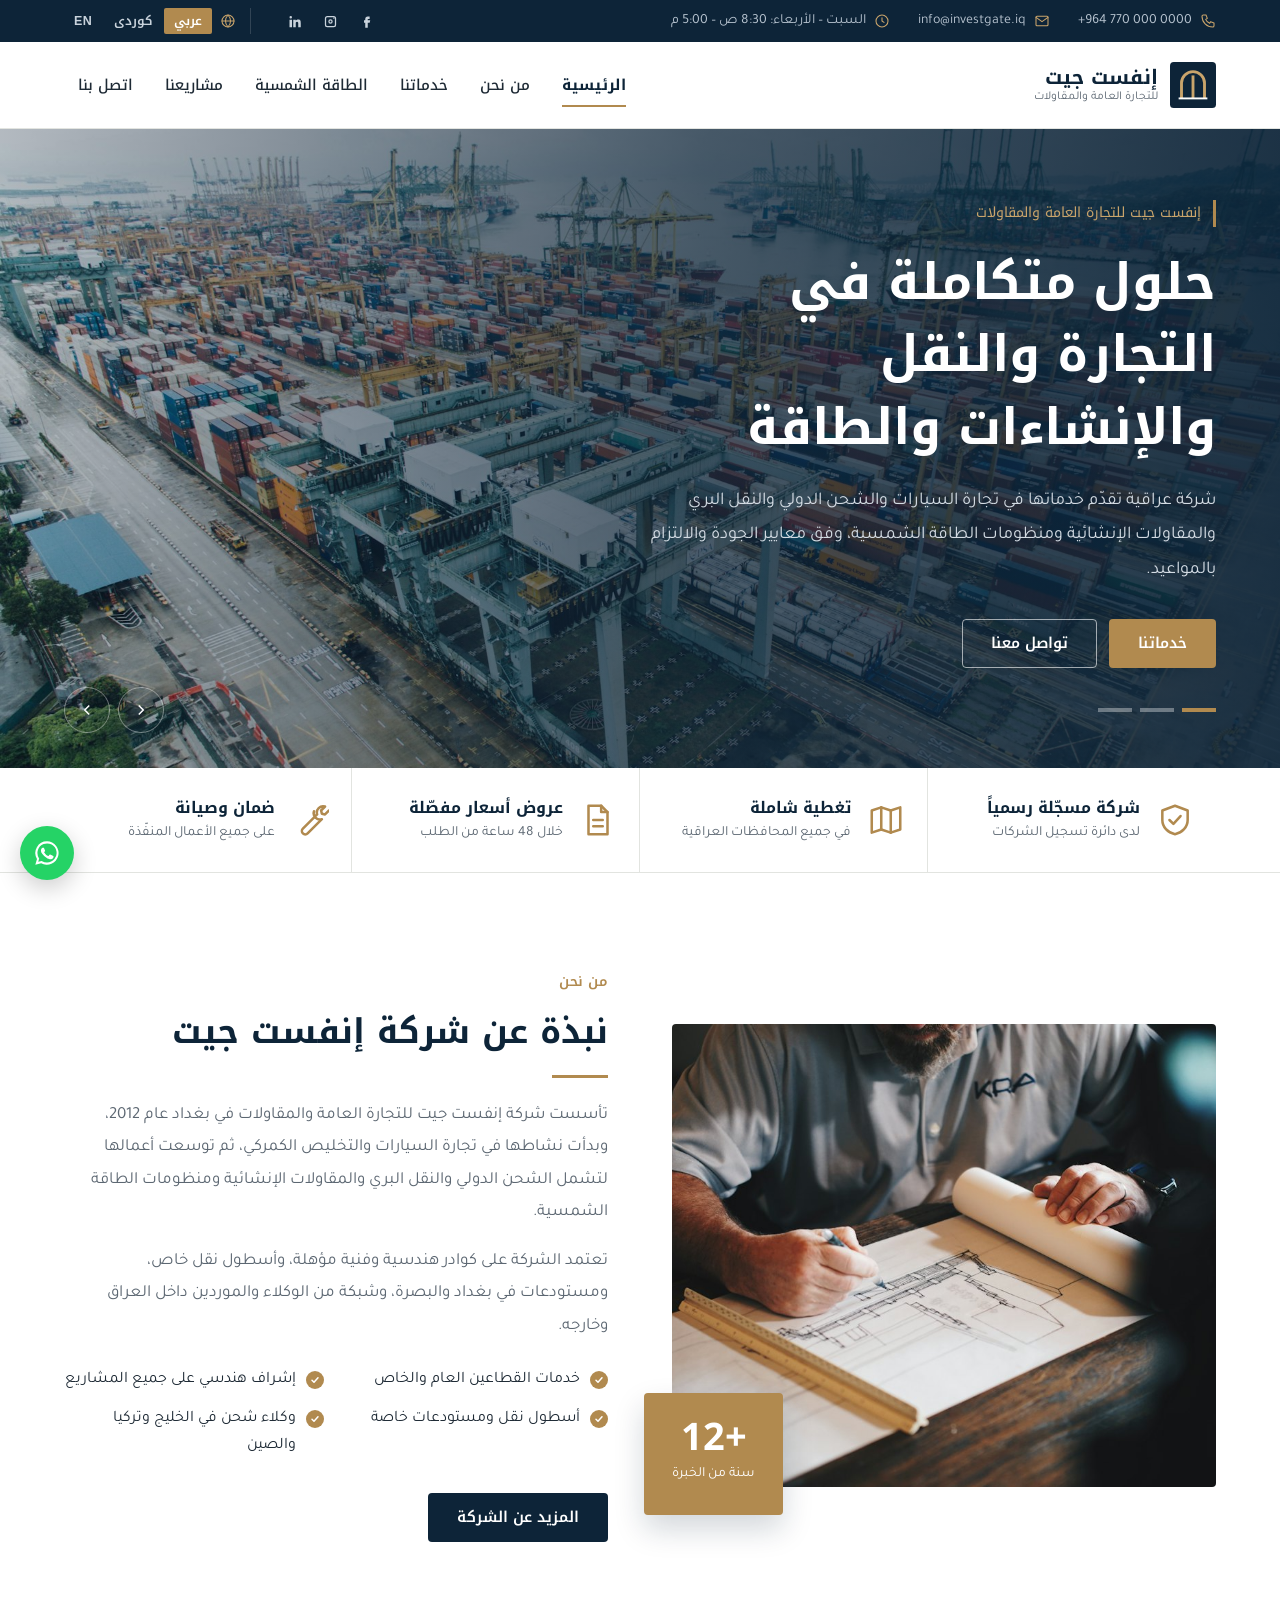
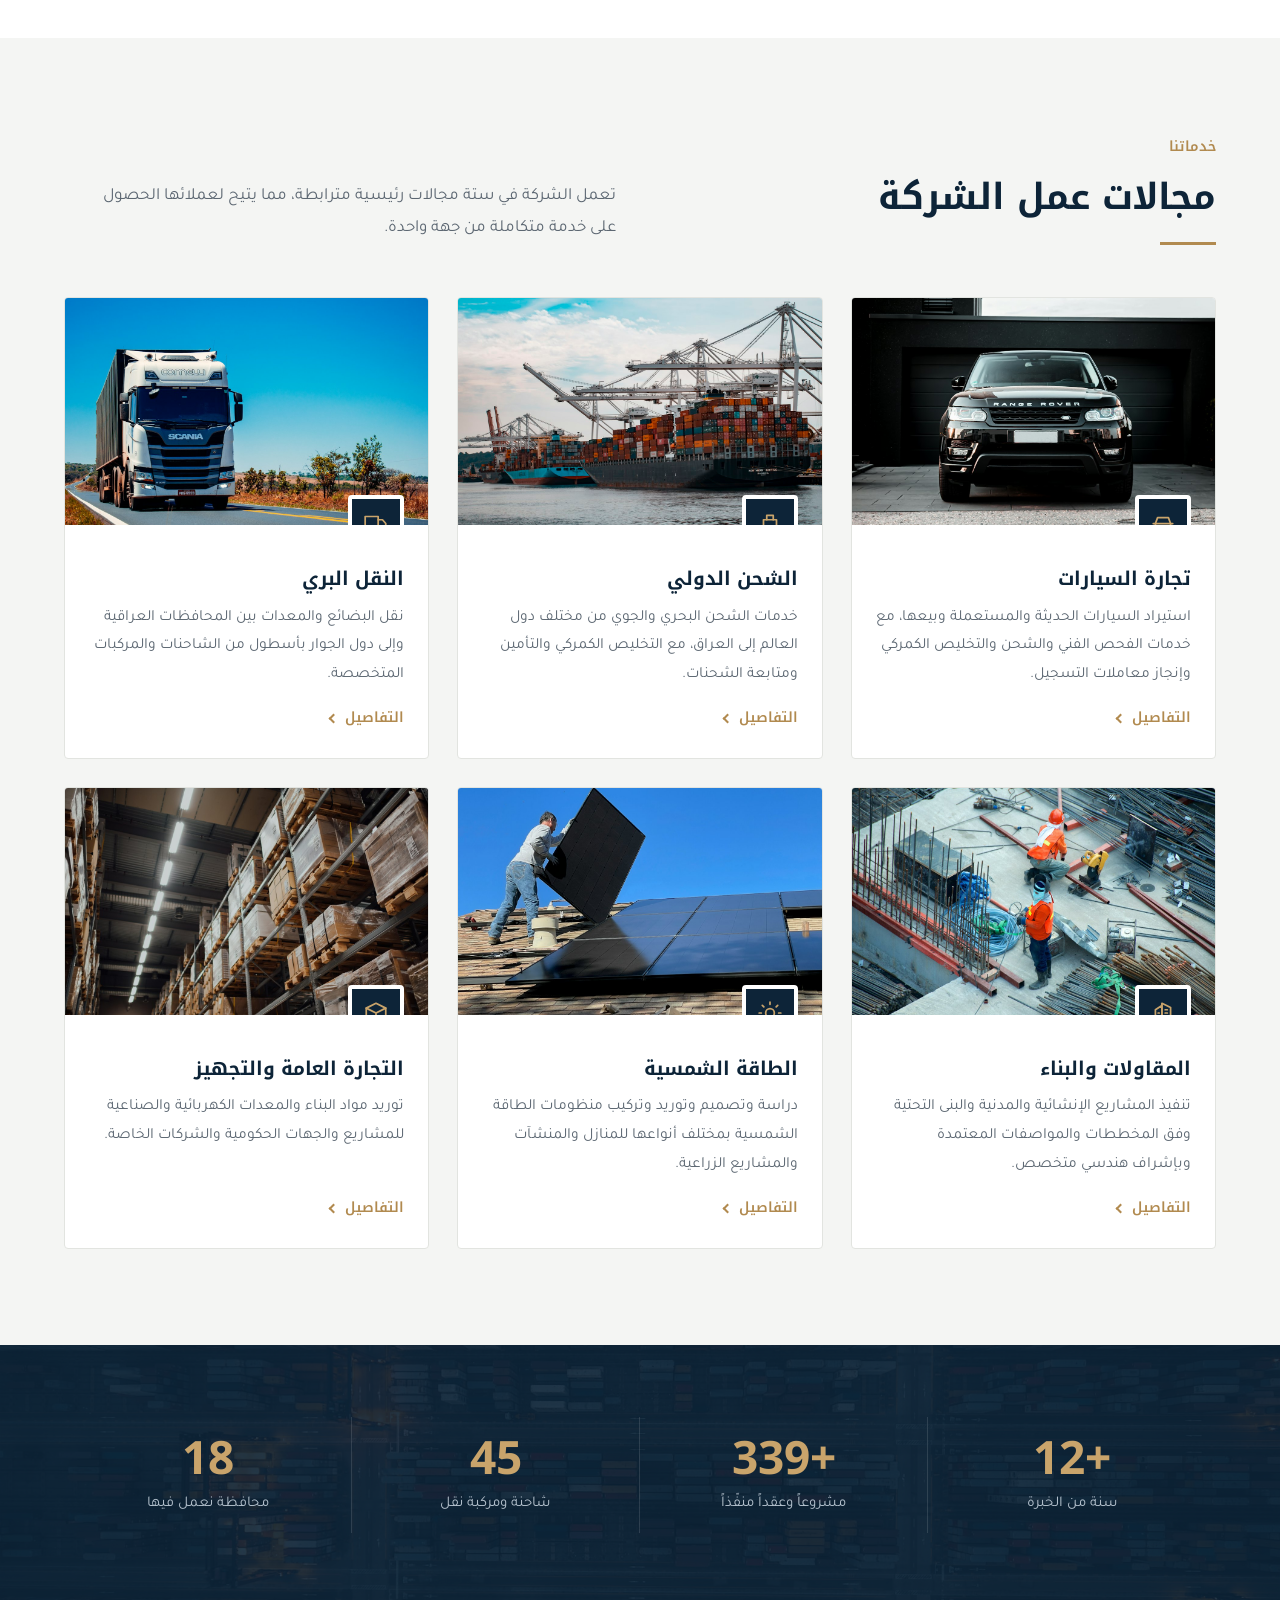
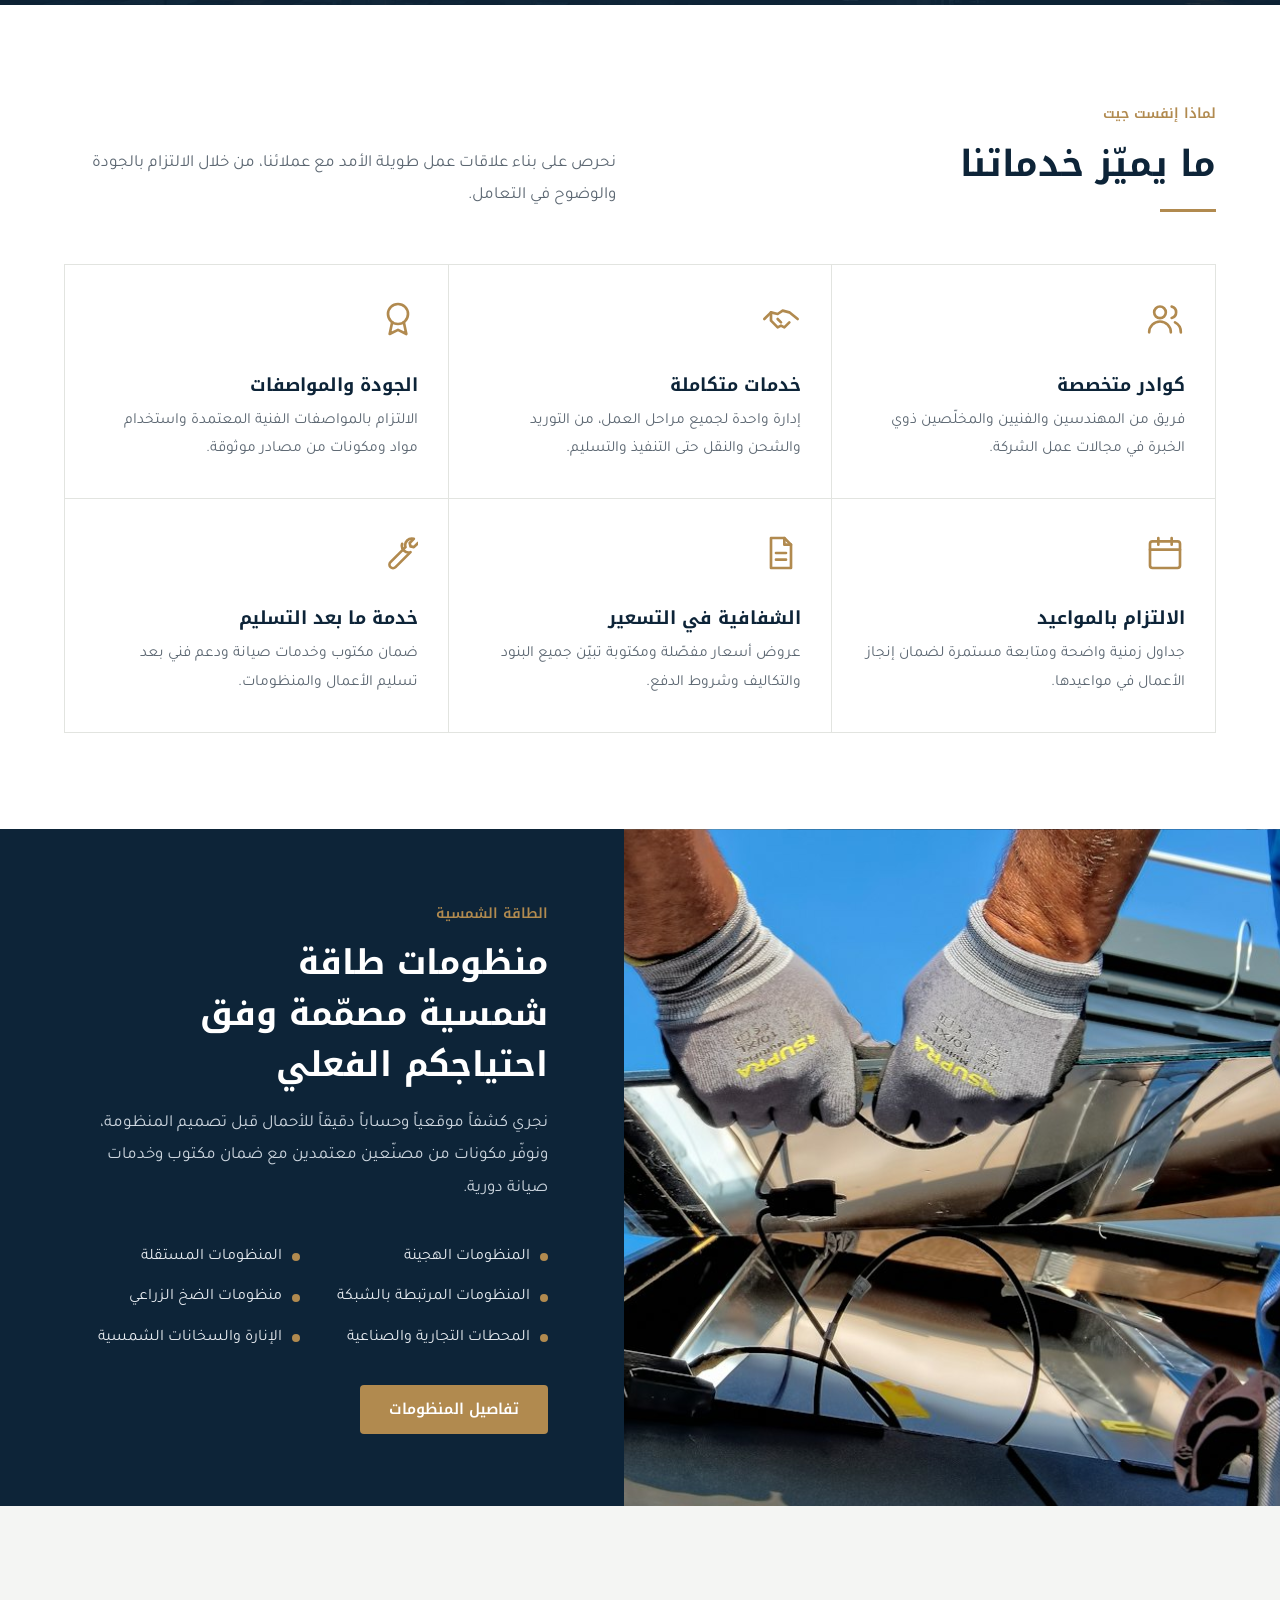
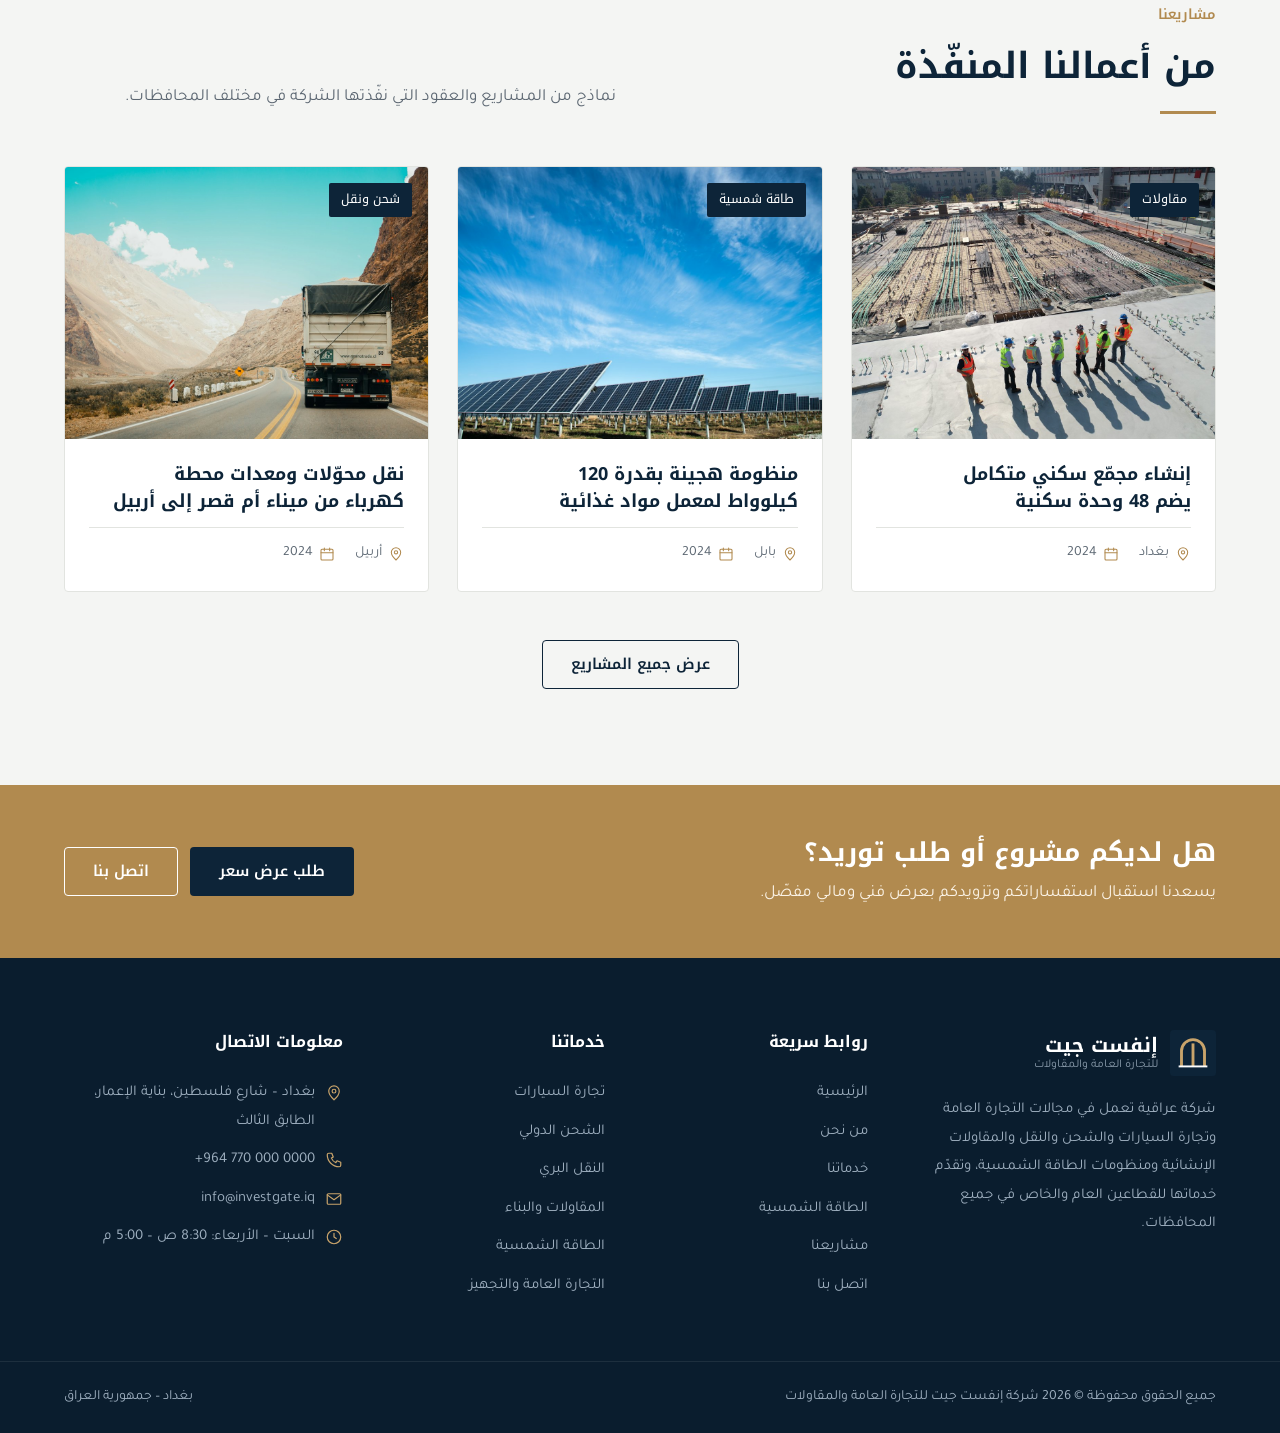
==== commit 3f50b681: "إضافة اللغتين الكوردية والإنكليزية مع زر تبديل اللغة - نسخة كوردية (سۆرانی) في ku/ ونسخة إنكليزية في" ====
--- a/invest-gate/index.html
+++ b/invest-gate/index.html
@@ -6,6 +6,7 @@
 <title>إنفست جيت للتجارة العامة والمقاولات</title>
 <meta name="description" content="شركة إنفست جيت للتجارة العامة والمقاولات: تجارة السيارات، الشحن الدولي، النقل البري، المقاولات والبناء، ومنظومات الطاقة الشمسية في العراق.">
 <meta name="theme-color" content="#0d2438">
+<link rel="alternate" hreflang="ar" href="index.html"><link rel="alternate" hreflang="ckb" href="ku/index.html"><link rel="alternate" hreflang="en" href="en/index.html">
 <link rel="icon" href="data:image/svg+xml,%3Csvg xmlns='http://www.w3.org/2000/svg' viewBox='0 0 48 48'%3E%3Crect width='48' height='48' rx='4' fill='%230d2438'/%3E%3Cpath d='M12 38V22a12 12 0 0 1 24 0v16' fill='none' stroke='%23c9a46b' stroke-width='3'/%3E%3Cpath d='M24 38V14' stroke='%23c9a46b' stroke-width='3'/%3E%3C/svg%3E">
 <link rel="preconnect" href="https://fonts.googleapis.com">
 <link rel="preconnect" href="https://fonts.gstatic.com" crossorigin>
@@ -41,13 +42,14 @@
 <symbol id="i-handshake" viewBox="0 0 24 24"><path d="M2 12l4-4 4 1 3-2 4 1 5 4"/><path d="M6 8v5l4 4 2-1 2 1 3-3"/><path d="M10 12l2 2"/></symbol>
 <symbol id="i-check" viewBox="0 0 24 24"><circle cx="12" cy="12" r="9"/><path d="M8 12.5l2.7 2.7L16 9.5"/></symbol>
 <symbol id="i-file" viewBox="0 0 24 24"><path d="M6 3h8l4 4v14H6z"/><path d="M14 3v4h4M9 12h6M9 16h6"/></symbol>
-</svg>
+<symbol id="i-globe" viewBox="0 0 24 24"><circle cx="12" cy="12" r="9"/><path d="M3 12h18M12 3c2.5 2.6 3.8 5.6 3.8 9s-1.3 6.4-3.8 9c-2.5-2.6-3.8-5.6-3.8-9S9.5 5.6 12 3z"/></symbol></svg>
 <div class="topbar">
   <div class="container">
     <span><svg class="ico" aria-hidden="true"><use href="#i-phone"/></svg><span dir="ltr">+964 770 000 0000</span></span>
     <span class="hide-sm"><svg class="ico" aria-hidden="true"><use href="#i-mail"/></svg>info@investgate.iq</span>
     <span class="hide-sm"><svg class="ico" aria-hidden="true"><use href="#i-clock"/></svg>السبت – الأربعاء: 8:30 ص – 5:00 م</span>
     <div class="tb-end"><a href="#" aria-label="فيسبوك"><svg viewBox="0 0 24 24"><path d="M14 8h3V4h-3a4 4 0 0 0-4 4v2H8v4h2v8h4v-8h3l1-4h-4V8z"/></svg></a><a href="#" aria-label="إنستغرام"><svg viewBox="0 0 24 24"><path d="M7 3h10a4 4 0 0 1 4 4v10a4 4 0 0 1-4 4H7a4 4 0 0 1-4-4V7a4 4 0 0 1 4-4zm0 2a2 2 0 0 0-2 2v10a2 2 0 0 0 2 2h10a2 2 0 0 0 2-2V7a2 2 0 0 0-2-2H7zm5 3.5a3.5 3.5 0 1 1 0 7 3.5 3.5 0 0 1 0-7zm0 2a1.5 1.5 0 1 0 0 3 1.5 1.5 0 0 0 0-3zM17.3 5.7a1 1 0 1 1 0 2 1 1 0 0 1 0-2z"/></svg></a><a href="#" aria-label="لينكدإن"><svg viewBox="0 0 24 24"><path d="M4 9h4v12H4V9zm2-6a2 2 0 1 1 0 4 2 2 0 0 1 0-4zm4 6h4v1.7c.6-1 1.9-2 3.9-2 4 0 4.1 2.7 4.1 6V21h-4v-5.6c0-1.4 0-3.1-1.9-3.1s-2.1 1.5-2.1 3V21h-4V9z"/></svg></a></div>
+    <nav class="lang" aria-label="اختيار اللغة"><svg class="ico" aria-hidden="true"><use href="#i-globe"/></svg><a href="index.html" lang="ar" hreflang="ar" class="on" aria-current="true">عربي</a><a href="ku/index.html" lang="ckb" hreflang="ckb">کوردی</a><a href="en/index.html" lang="en" hreflang="en">EN</a></nav>
   </div>
 </div>
 <header class="header">
@@ -83,14 +85,7 @@
   <div class="arrows"><button class="prev" aria-label="السابق"><svg viewBox="0 0 24 24"><path d="M9 6l6 6-6 6"/></svg></button><button class="next" aria-label="التالي"><svg viewBox="0 0 24 24"><path d="M15 6l-6 6 6 6"/></svg></button></div></div></div>
 </section>
 
-<section class="features-bar">
-  <div class="container">
-    <div class="fb-item"><svg class="ico" aria-hidden="true"><use href="#i-shield"/></svg><div><h4>شركة مسجّلة رسمياً</h4><p>لدى دائرة تسجيل الشركات</p></div></div>
-    <div class="fb-item"><svg class="ico" aria-hidden="true"><use href="#i-map"/></svg><div><h4>تغطية شاملة</h4><p>في جميع المحافظات العراقية</p></div></div>
-    <div class="fb-item"><svg class="ico" aria-hidden="true"><use href="#i-file"/></svg><div><h4>عروض أسعار مفصّلة</h4><p>خلال 48 ساعة من الطلب</p></div></div>
-    <div class="fb-item"><svg class="ico" aria-hidden="true"><use href="#i-tool"/></svg><div><h4>ضمان وصيانة</h4><p>على جميع الأعمال المنفّذة</p></div></div>
-  </div>
-</section>
+<section class="features-bar"><div class="container"><div class="fb-item"><svg class="ico" aria-hidden="true"><use href="#i-shield"/></svg><div><h4>شركة مسجّلة رسمياً</h4><p>لدى دائرة تسجيل الشركات</p></div></div><div class="fb-item"><svg class="ico" aria-hidden="true"><use href="#i-map"/></svg><div><h4>تغطية شاملة</h4><p>في جميع المحافظات العراقية</p></div></div><div class="fb-item"><svg class="ico" aria-hidden="true"><use href="#i-file"/></svg><div><h4>عروض أسعار مفصّلة</h4><p>خلال 48 ساعة من الطلب</p></div></div><div class="fb-item"><svg class="ico" aria-hidden="true"><use href="#i-tool"/></svg><div><h4>ضمان وصيانة</h4><p>على جميع الأعمال المنفّذة</p></div></div></div></section>
 
 <section class="section">
   <div class="container split">
@@ -101,14 +96,8 @@
     <div class="split-text">
       <span class="s-label">من نحن</span>
       <h2>نبذة عن شركة إنفست جيت</h2>
-      <p>تأسست شركة إنفست جيت للتجارة العامة والمقاولات في بغداد عام 2012، وبدأت نشاطها في تجارة السيارات والتخليص الكمركي، ثم توسعت أعمالها لتشمل الشحن الدولي والنقل البري والمقاولات الإنشائية ومنظومات الطاقة الشمسية.</p>
-      <p>تعتمد الشركة على كوادر هندسية وفنية مؤهلة، وأسطول نقل خاص، ومستودعات في بغداد والبصرة، وشبكة من الوكلاء والموردين داخل العراق وخارجه.</p>
-      <ul class="checks">
-        <li>خدمات القطاعين العام والخاص</li>
-        <li>إشراف هندسي على جميع المشاريع</li>
-        <li>أسطول نقل ومستودعات خاصة</li>
-        <li>وكلاء شحن في الخليج وتركيا والصين</li>
-      </ul>
+      <p>تأسست شركة إنفست جيت للتجارة العامة والمقاولات في بغداد عام 2012، وبدأت نشاطها في تجارة السيارات والتخليص الكمركي، ثم توسعت أعمالها لتشمل الشحن الدولي والنقل البري والمقاولات الإنشائية ومنظومات الطاقة الشمسية.</p><p>تعتمد الشركة على كوادر هندسية وفنية مؤهلة، وأسطول نقل خاص، ومستودعات في بغداد والبصرة، وشبكة من الوكلاء والموردين داخل العراق وخارجه.</p>
+      <ul class="checks"><li>خدمات القطاعين العام والخاص</li><li>إشراف هندسي على جميع المشاريع</li><li>أسطول نقل ومستودعات خاصة</li><li>وكلاء شحن في الخليج وتركيا والصين</li></ul>
       <a class="btn btn-primary" href="about.html">المزيد عن الشركة</a>
     </div>
   </div>
@@ -139,14 +128,7 @@
   </div>
 </section>
 
-<section class="stats-section">
-  <div class="container stats">
-    <div class="stat"><b data-count="12" data-prefix="+">+12</b><span>سنة من الخبرة</span></div>
-    <div class="stat"><b data-count="340" data-prefix="+">+340</b><span>مشروعاً وعقداً منفّذاً</span></div>
-    <div class="stat"><b data-count="45">45</b><span>شاحنة ومركبة نقل</span></div>
-    <div class="stat"><b data-count="18">18</b><span>محافظة نعمل فيها</span></div>
-  </div>
-</section>
+<section class="stats-section"><div class="container stats"><div class="stat"><b data-count="12" data-prefix="+">+12</b><span>سنة من الخبرة</span></div><div class="stat"><b data-count="340" data-prefix="+">+340</b><span>مشروعاً وعقداً منفّذاً</span></div><div class="stat"><b data-count="45">45</b><span>شاحنة ومركبة نقل</span></div><div class="stat"><b data-count="18">18</b><span>محافظة نعمل فيها</span></div></div></section>
 
 <section class="section">
   <div class="container">
@@ -161,11 +143,7 @@
     <span class="s-label">الطاقة الشمسية</span>
     <h2>منظومات طاقة شمسية مصمّمة وفق احتياجكم الفعلي</h2>
     <p>نجري كشفاً موقعياً وحساباً دقيقاً للأحمال قبل تصميم المنظومة، ونوفّر مكونات من مصنّعين معتمدين مع ضمان مكتوب وخدمات صيانة دورية.</p>
-    <ul class="types-mini">
-      <li>المنظومات الهجينة</li><li>المنظومات المستقلة</li>
-      <li>المنظومات المرتبطة بالشبكة</li><li>منظومات الضخ الزراعي</li>
-      <li>المحطات التجارية والصناعية</li><li>الإنارة والسخانات الشمسية</li>
-    </ul>
+    <ul class="types-mini"><li>المنظومات الهجينة</li><li>المنظومات المستقلة</li><li>المنظومات المرتبطة بالشبكة</li><li>منظومات الضخ الزراعي</li><li>المحطات التجارية والصناعية</li><li>الإنارة والسخانات الشمسية</li></ul>
     <div><a class="btn btn-gold" href="solar.html">تفاصيل المنظومات</a></div>
   </div>
 </section>
@@ -200,28 +178,22 @@
       <a class="logo" href="index.html"><svg viewBox="0 0 48 48" aria-hidden="true"><rect width="48" height="48" rx="4" fill="#0d2438"/><path d="M12 38V22a12 12 0 0 1 24 0v16" fill="none" stroke="#c9a46b" stroke-width="3"/><path d="M24 38V14" stroke="#c9a46b" stroke-width="3"/><path d="M9 38h30" stroke="#ffffff" stroke-width="2"/></svg><span class="logo-txt"><b>إنفست جيت</b><small>للتجارة العامة والمقاولات</small></span></a>
       <p>شركة عراقية تعمل في مجالات التجارة العامة وتجارة السيارات والشحن والنقل والمقاولات الإنشائية ومنظومات الطاقة الشمسية، وتقدّم خدماتها للقطاعين العام والخاص في جميع المحافظات.</p>
     </div>
-    <div>
-      <h4>روابط سريعة</h4>
-      <ul>
+    <div><h4>روابط سريعة</h4><ul>
 <li><a href="index.html">الرئيسية</a></li>
 <li><a href="about.html">من نحن</a></li>
 <li><a href="services.html">خدماتنا</a></li>
 <li><a href="solar.html">الطاقة الشمسية</a></li>
 <li><a href="projects.html">مشاريعنا</a></li>
 <li><a href="contact.html">اتصل بنا</a></li>
-      </ul>
-    </div>
-    <div>
-      <h4>خدماتنا</h4>
-      <ul>
+    </ul></div>
+    <div><h4>خدماتنا</h4><ul>
 <li><a href="services.html#cars">تجارة السيارات</a></li>
 <li><a href="services.html#shipping">الشحن الدولي</a></li>
 <li><a href="services.html#transport">النقل البري</a></li>
 <li><a href="services.html#construction">المقاولات والبناء</a></li>
-<li><a href="services.html#solar">الطاقة الشمسية</a></li>
+<li><a href="solar.html">الطاقة الشمسية</a></li>
 <li><a href="services.html#trading">التجارة العامة والتجهيز</a></li>
-      </ul>
-    </div>
+    </ul></div>
     <div>
       <h4>معلومات الاتصال</h4>
       <ul class="contact-list">
--- a/invest-gate/assets/site.css
+++ b/invest-gate/assets/site.css
@@ -346,9 +346,15 @@
 .wa svg{width:28px;height:28px;fill:#fff}
 
 /* ===== الاستجابة للشاشات ===== */
-@media (max-width:1080px){
-  .nav a{padding:10px 9px;font-size:14px}
-  .header .btn{display:none}
+@media (max-width:1120px){
+  .header .container{min-height:72px}
+  .menu-btn{display:grid}
+  .nav{position:absolute;top:100%;right:0;left:0;flex-direction:column;gap:0;background:var(--white);border-bottom:1px solid var(--line);box-shadow:0 14px 30px rgba(13,36,56,.1);padding:8px 24px 16px;display:none}
+  .nav.open{display:flex}
+  .nav a{padding:13px 0;font-size:16px;border-bottom:1px solid var(--line)}
+  .nav a::after{display:none}
+  .nav a.current{color:var(--gold)}
+  .svc-nav{top:calc(env(safe-area-inset-top,0px) + 73px)}
   .features-bar .container{grid-template-columns:repeat(2,1fr)}
   .fb-item:nth-child(3){border-inline-start:0}
   .fb-item:nth-child(n+3){border-top:1px solid var(--line)}
@@ -362,14 +368,6 @@
   body{font-size:16px}
   .section{padding-block:72px}
   .topbar .hide-sm{display:none}
-  .header .container{min-height:72px}
-  .menu-btn{display:grid}
-  .nav{position:absolute;top:100%;right:0;left:0;flex-direction:column;gap:0;background:var(--white);border-bottom:1px solid var(--line);box-shadow:0 14px 30px rgba(13,36,56,.1);padding:8px 24px 16px;display:none}
-  .nav.open{display:flex}
-  .nav a{padding:13px 0;font-size:16px;border-bottom:1px solid var(--line)}
-  .nav a::after{display:none}
-  .nav a.current{color:var(--gold)}
-  .svc-nav{top:calc(env(safe-area-inset-top,0px) + 73px)}
   .s-head{grid-template-columns:1fr;gap:16px}
   .services-grid,.projects-grid,.types-grid,.vmv{grid-template-columns:1fr 1fr}
   .split,.svc-detail,.contact-wrap,.message,.calc{grid-template-columns:1fr;gap:48px}
@@ -388,6 +386,7 @@
   .container{padding-inline:16px}
   .topbar .container{gap:16px;justify-content:center}
   .topbar .tb-end{display:none}
+  .topbar .hide-xs{display:none}
   .logo svg{width:40px;height:40px}
   .logo-txt b{font-size:18px}
   .logo-txt small{font-size:11px}
@@ -396,7 +395,7 @@
   .arrows{display:none}
   .features-bar .container{grid-template-columns:1fr}
   .fb-item+.fb-item{border-inline-start:0;border-top:1px solid var(--line)}
-  .services-grid,.projects-grid,.types-grid,.vmv,.why-grid,.values-grid,.comp-grid,.contact-cards,.footer-main{grid-template-columns:1fr}
+  .services-grid,.projects-grid,.types-grid,.vmv,.why-grid,.values-grid,.comp-grid,.contact-cards{grid-template-columns:1fr}
   .checks,.types-mini,.row2{grid-template-columns:1fr}
   .steps{grid-template-columns:1fr;row-gap:28px}
   .steps li{padding-top:0;padding-inline-start:66px;min-height:48px}
@@ -405,7 +404,62 @@
   .calc-in,.calc-out,.form-box,.map-box .in{padding:28px 20px}
   .res b{font-size:24px}
   .cta .container{flex-direction:column;align-items:flex-start}
-}
+  .warranty b{font-size:21px}
+  .warranty div{padding:22px 12px}
+  .footer-main{grid-template-columns:1fr 1fr;gap:36px 24px;padding-block:56px 40px}
+  .footer-about,.footer-main>div:last-child{grid-column:1/-1}
+}
+
+/* ===== اللغات ===== */
+:root:lang(en){--f-head:"Libre Franklin","Helvetica Neue",Arial,sans-serif;--f-body:"Source Sans 3","Helvetica Neue",Arial,sans-serif}
+:root:lang(ckb){--f-head:"Noto Kufi Arabic",Tahoma,sans-serif;--f-body:"Noto Sans Arabic","Noto Kufi Arabic",Tahoma,sans-serif}
+html:lang(en) body{line-height:1.7}
+html:lang(en) h1,html:lang(en) h2,html:lang(en) h3,html:lang(en) h4{line-height:1.3;letter-spacing:-.01em}
+html:lang(en) .s-label{text-transform:uppercase;letter-spacing:.08em;font-size:12.5px}
+.msg-title{font-size:clamp(24px,2.8vw,32px);margin-bottom:22px}
+
+.lang{display:flex;align-items:center;gap:2px;flex:none}
+.lang .ico{width:16px;height:16px;color:var(--gold-2);margin-inline-end:6px}
+.lang a{font-family:"Noto Kufi Arabic","Tajawal",Tahoma,sans-serif;font-size:12.5px;font-weight:600;line-height:1;padding:7px 10px;border-radius:2px;color:#c9d3dc;transition:background .2s,color .2s}
+.lang a[lang="en"]{font-family:"Libre Franklin","Source Sans 3",Arial,sans-serif;letter-spacing:.04em}
+.lang a:hover{background:var(--navy-3);color:#fff}
+.lang a.on{background:var(--gold);color:#fff}
+.topbar .tb-end{margin-inline-start:auto}
+.topbar .tb-end+.lang{padding-inline-start:14px;border-inline-start:1px solid rgba(255,255,255,.15)}
+.nav a{white-space:nowrap}
+
+/* ===== اتجاه من اليسار إلى اليمين (الإنكليزية) ===== */
+[dir="ltr"] .slide::after{background:linear-gradient(to right,rgba(13,36,56,.92) 0%,rgba(13,36,56,.72) 45%,rgba(13,36,56,.25) 100%)}
+[dir="ltr"] .page-head::before{background:linear-gradient(to right,rgba(13,36,56,.94),rgba(13,36,56,.7))}
+[dir="ltr"] .svc-icon{right:auto;left:24px}
+[dir="ltr"] .split-media .badge{left:auto;right:-28px}
+[dir="ltr"] .proj-cat{right:auto;left:16px}
+[dir="ltr"] .more::after{transform:rotate(-135deg)}
+[dir="ltr"] .more:hover::after{transform:translateX(4px) rotate(-135deg)}
+[dir="ltr"] .steps li::before{right:auto;left:0}
+[dir="ltr"] .steps li::after{right:-24px;left:48px}
+[dir="ltr"] .field select{background-position:right 14px center;padding-left:14px;padding-right:36px}
+[dir="ltr"] .svc-detail-media img.sub{left:auto;right:-28px}
+[dir="ltr"] .svc-detail.rev .svc-detail-media img.sub{right:auto;left:-28px}
+[dir="ltr"] .wa{left:auto;right:20px}
+[dir="ltr"] .type-en{text-align:left}
+[dir="ltr"] .arrows svg{transform:scaleX(-1)}
+[dir="ltr"] .nav a::after{transform-origin:left}
+
+@media (max-width:1280px){
+  .header .btn{display:none}
+}
+@media (max-width:620px){
+  .topbar .container{justify-content:space-between}
+  .topbar .tb-end+.lang{border:0;padding:0}
+  .lang .ico{display:none}
+  .lang a{padding:7px 8px}
+  [dir="ltr"] .split-media .badge{right:16px}
+}
+@media (max-width:420px){
+  .logo-txt small{display:none}
+}
+
 @media (prefers-reduced-motion:reduce){
   *{transition:none!important;animation:none!important}
   html{scroll-behavior:auto}
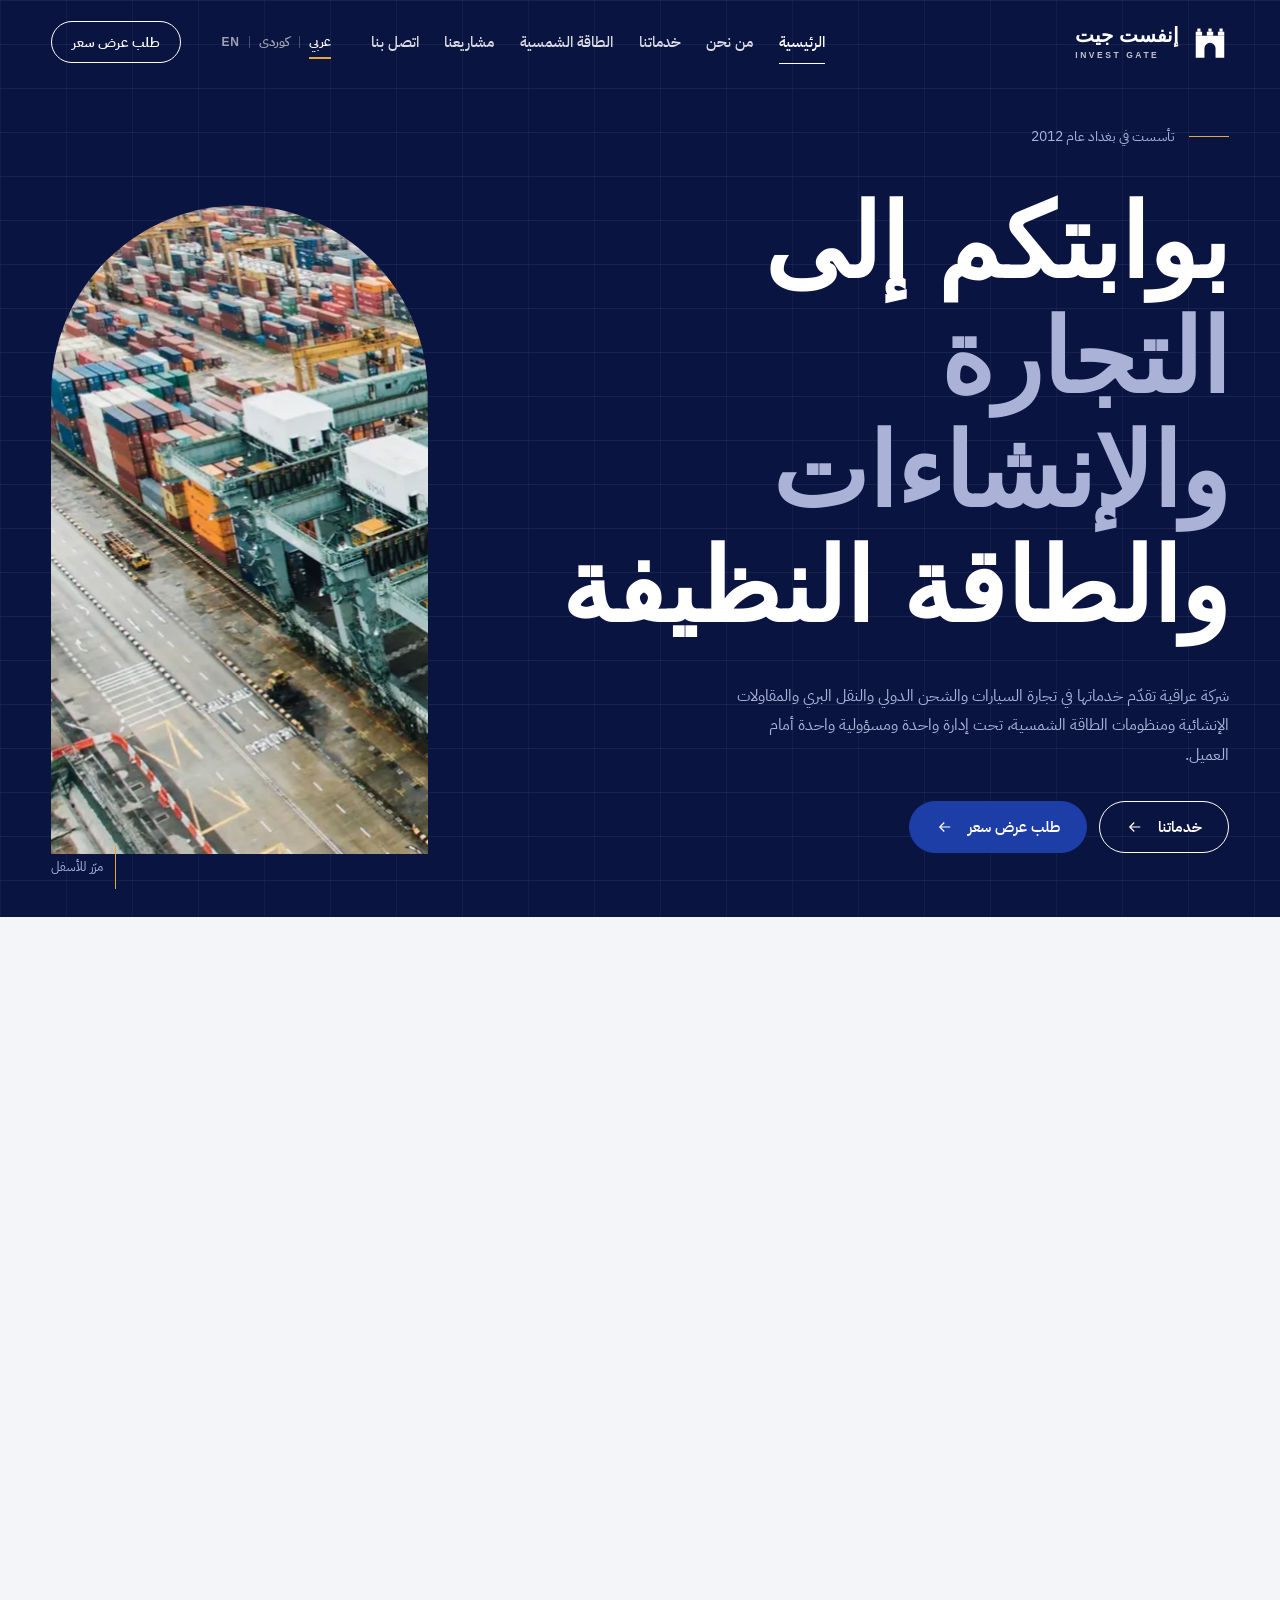
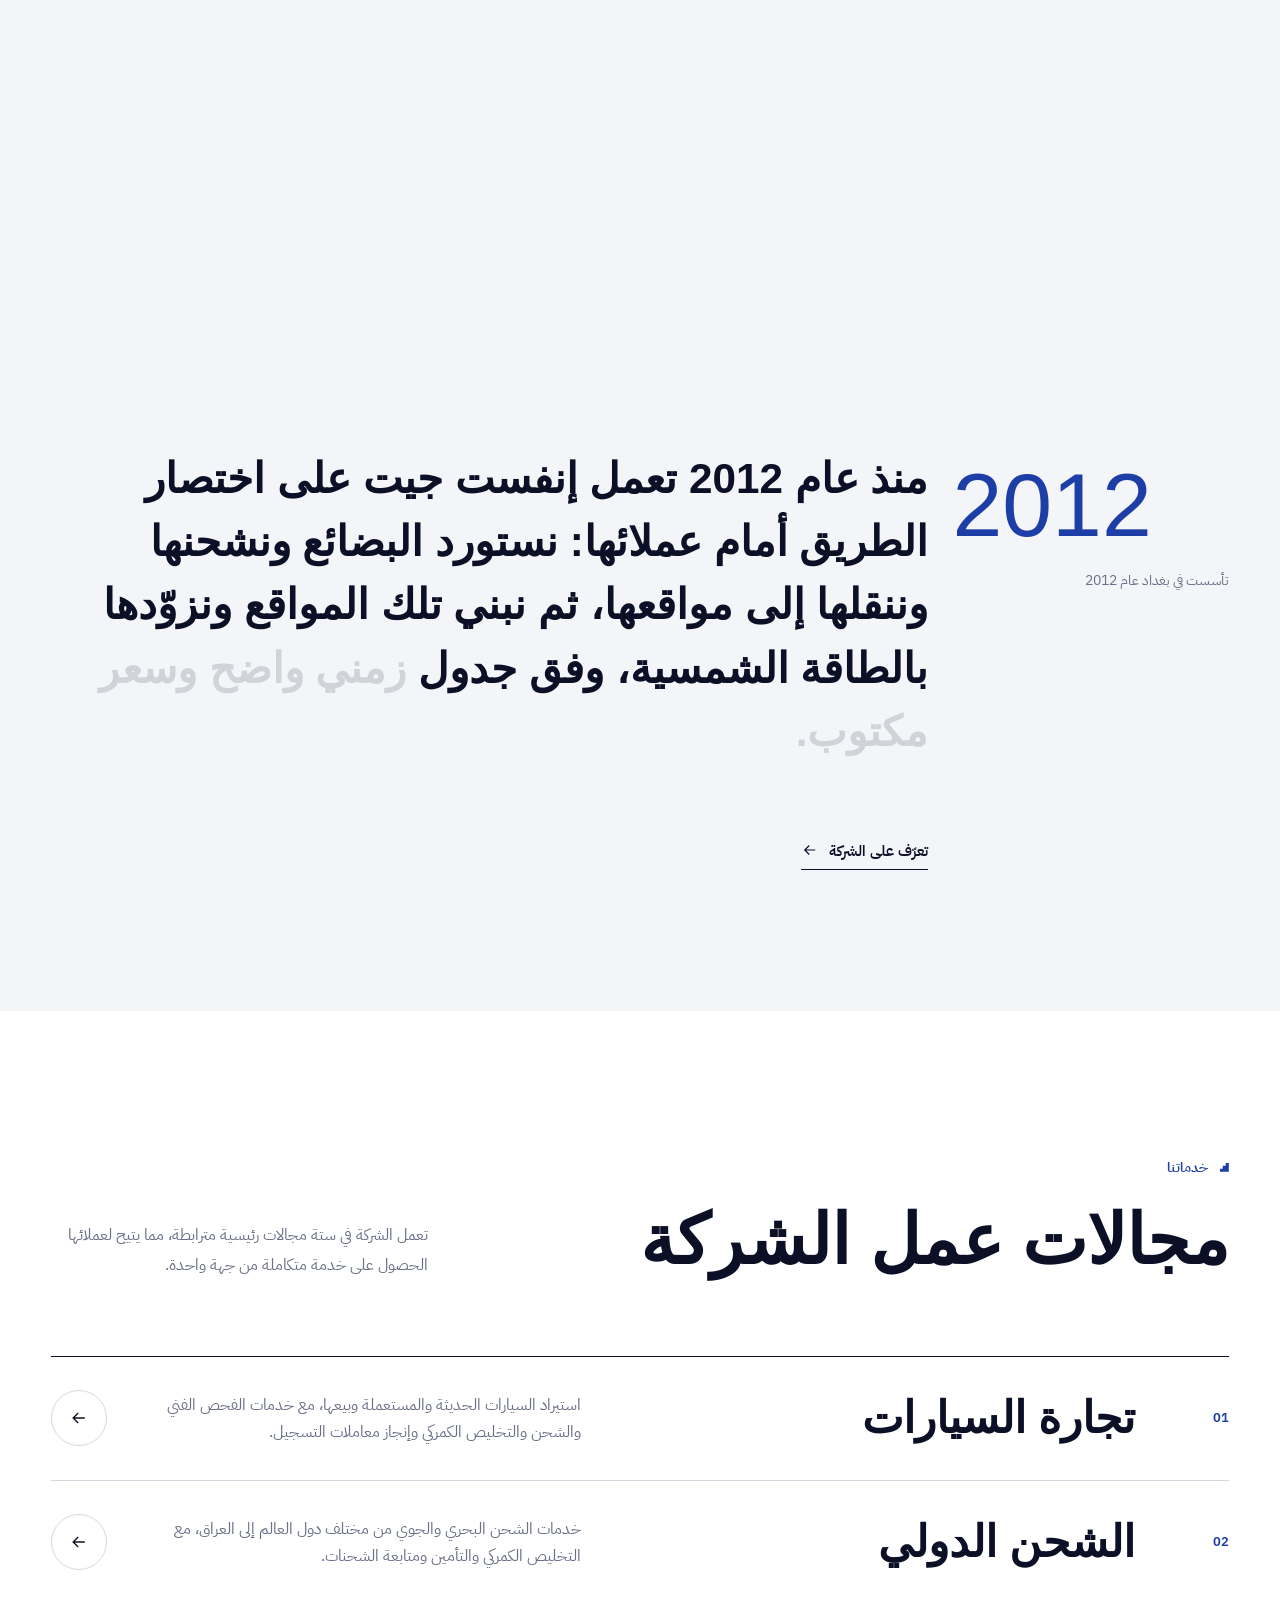
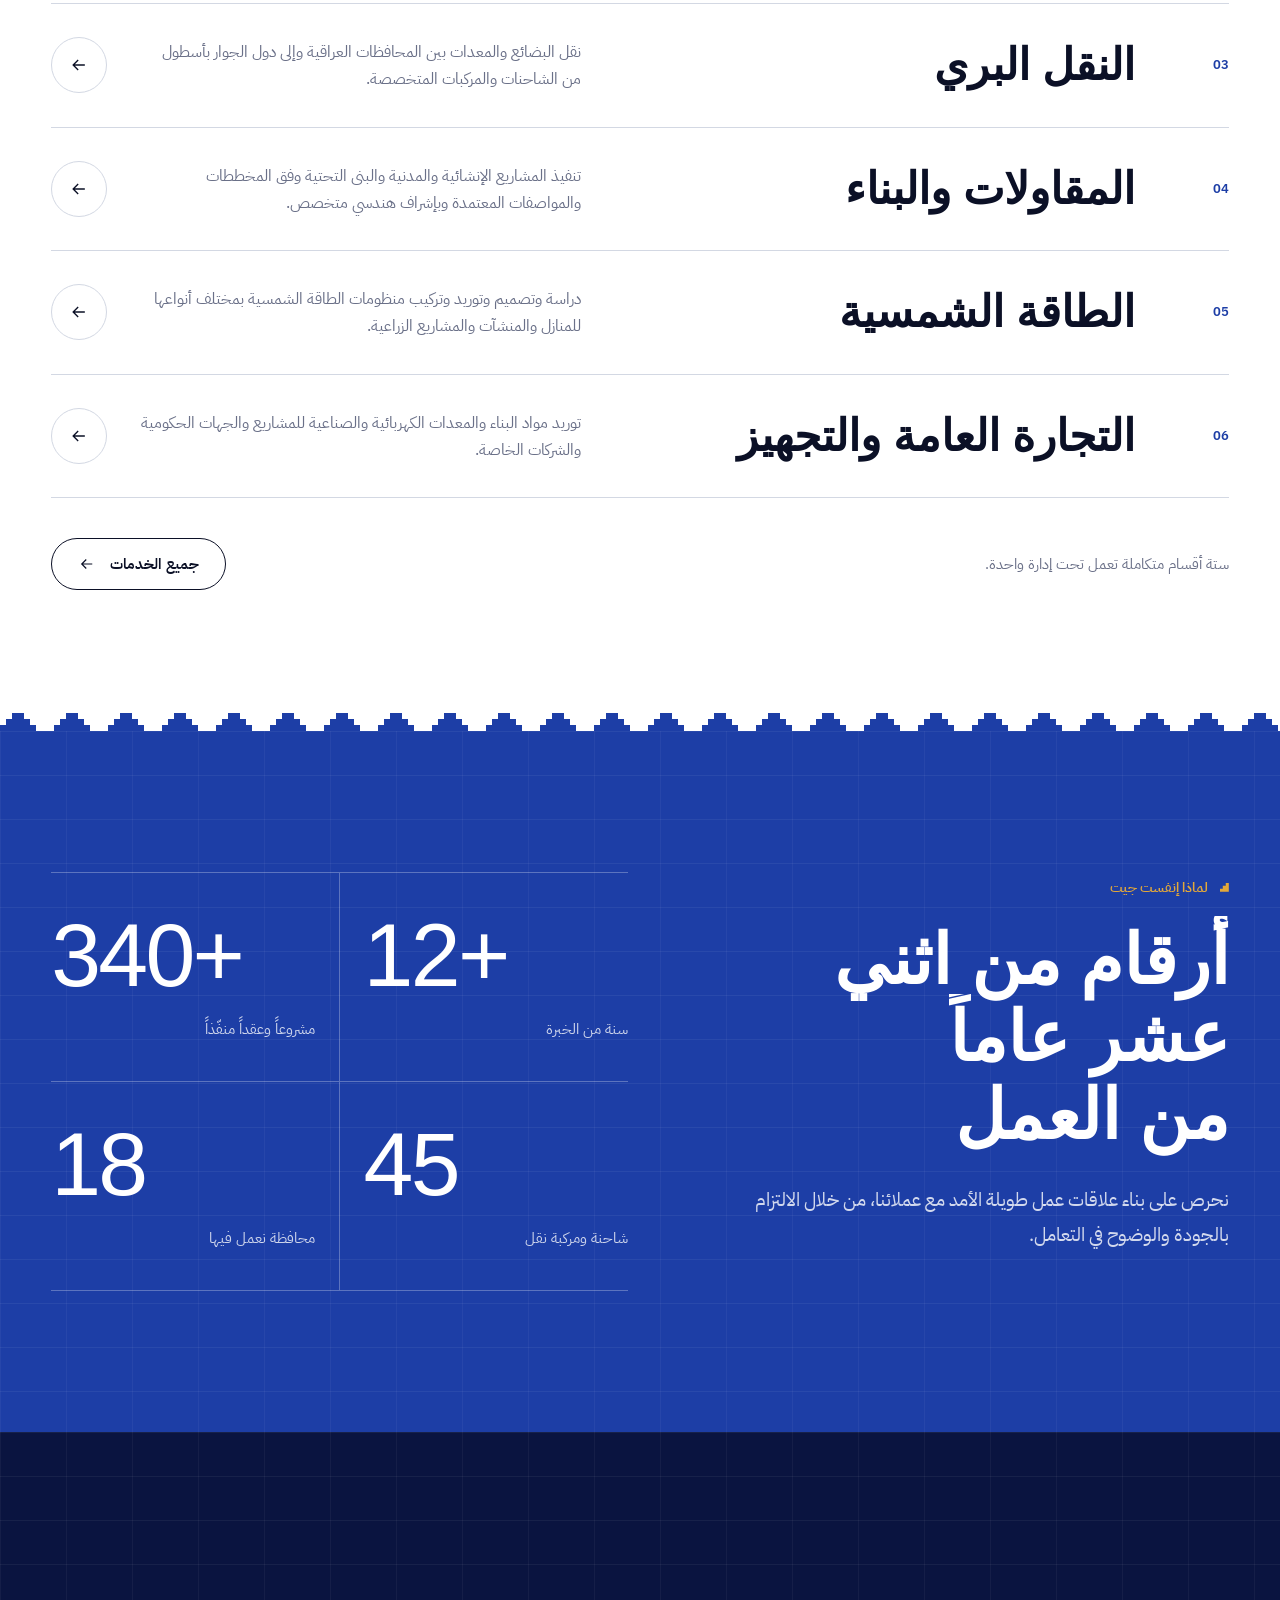
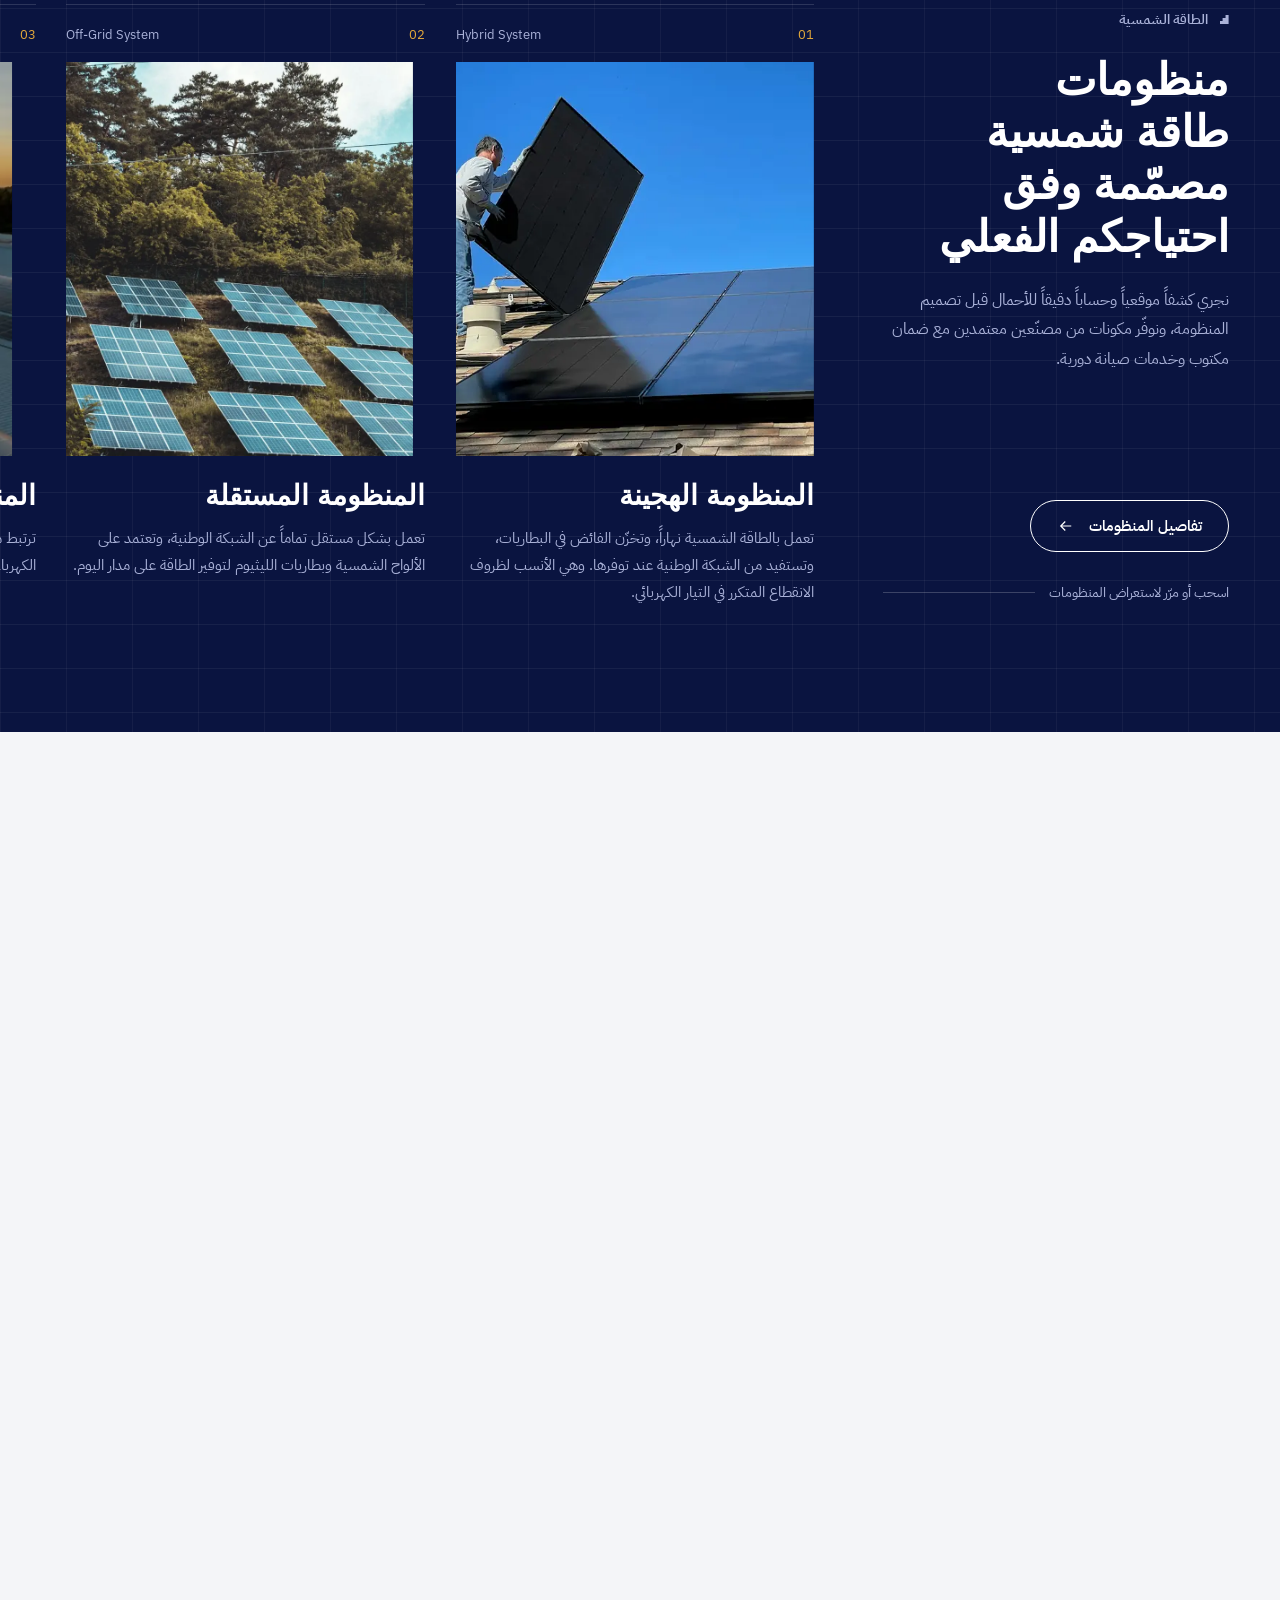
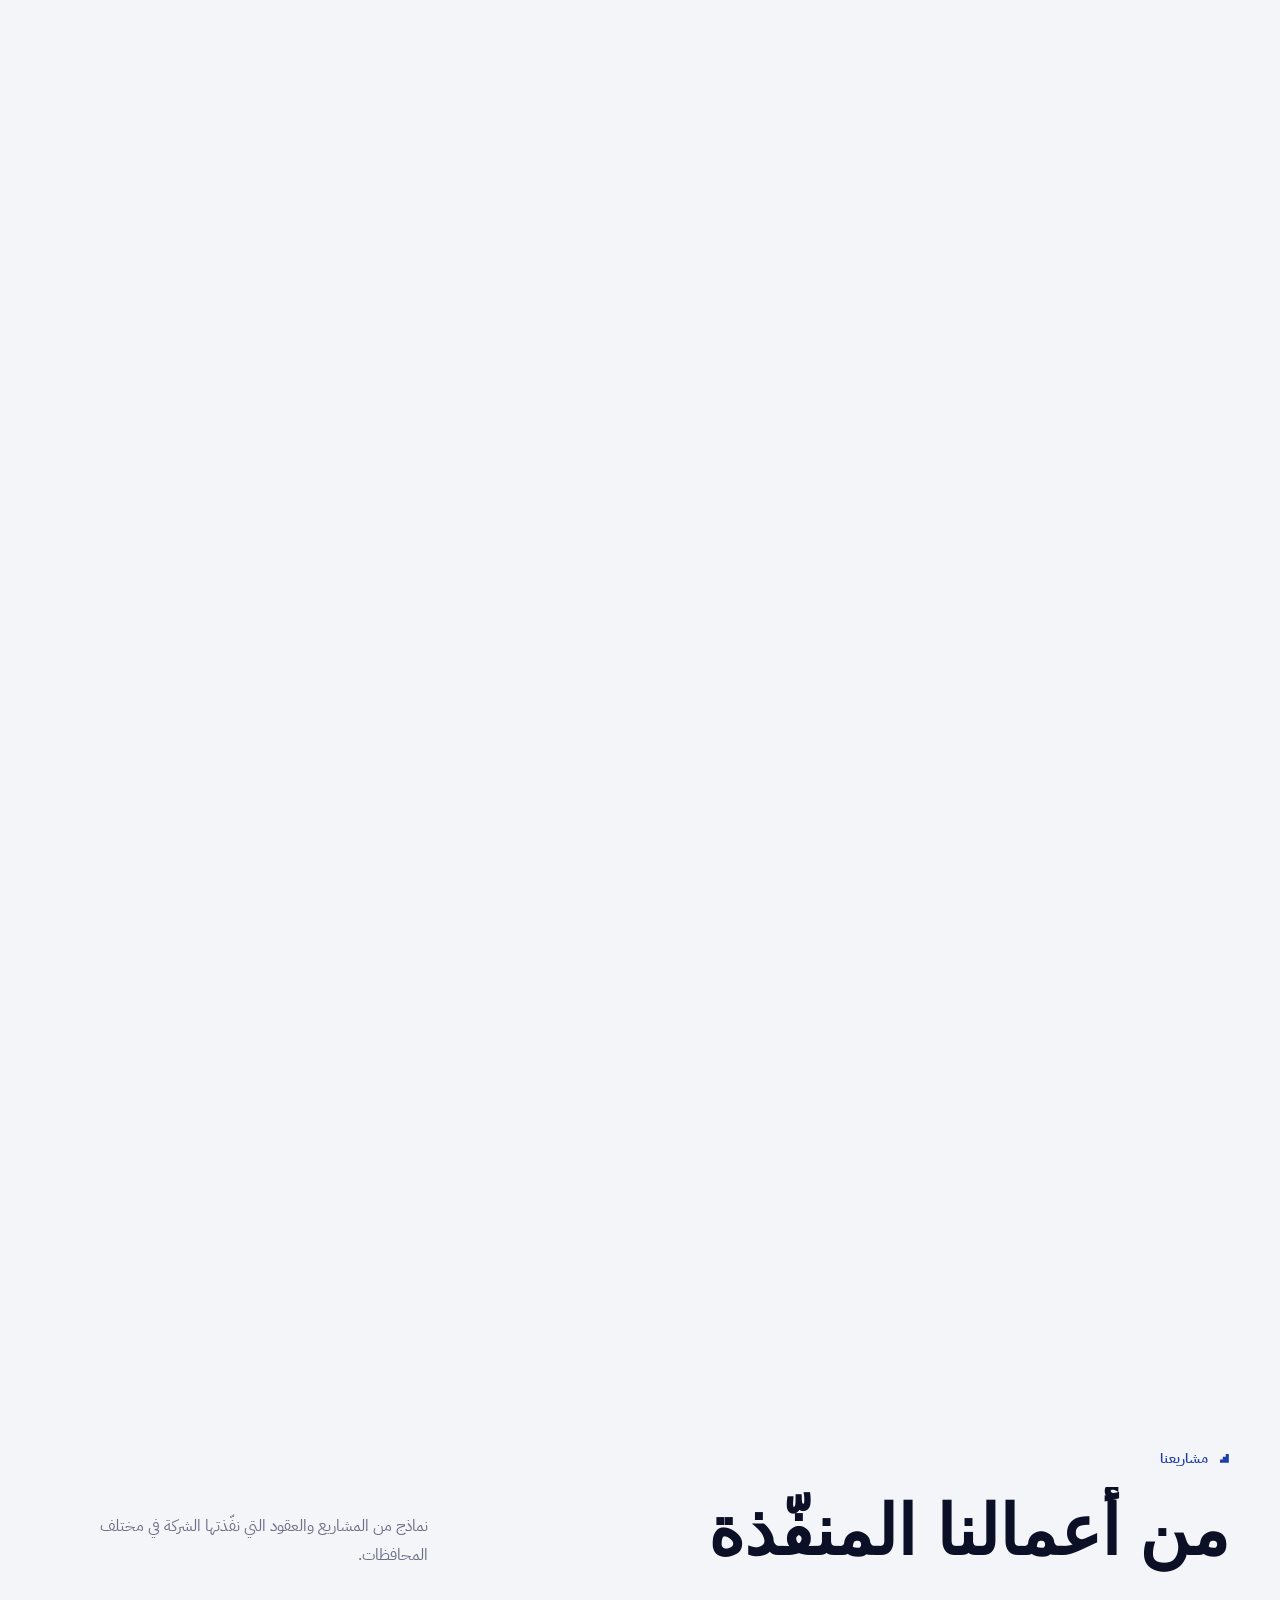
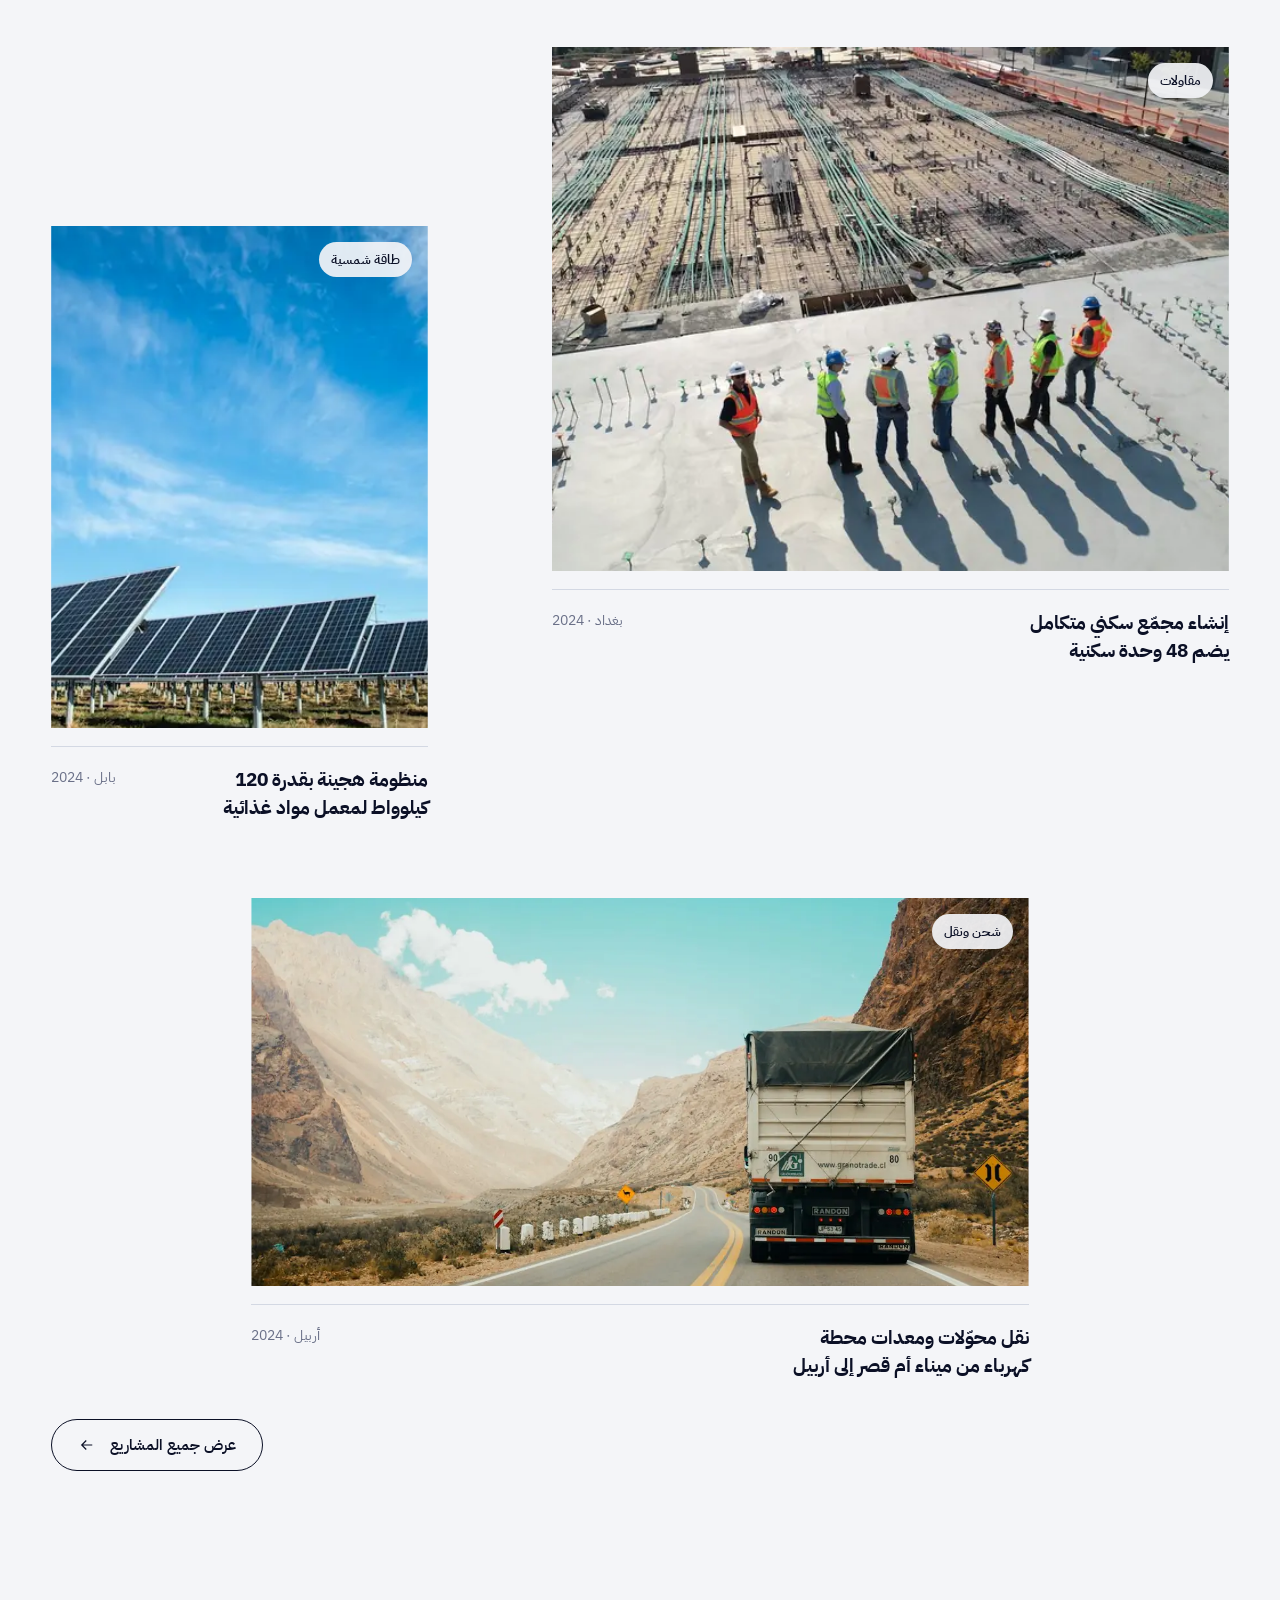
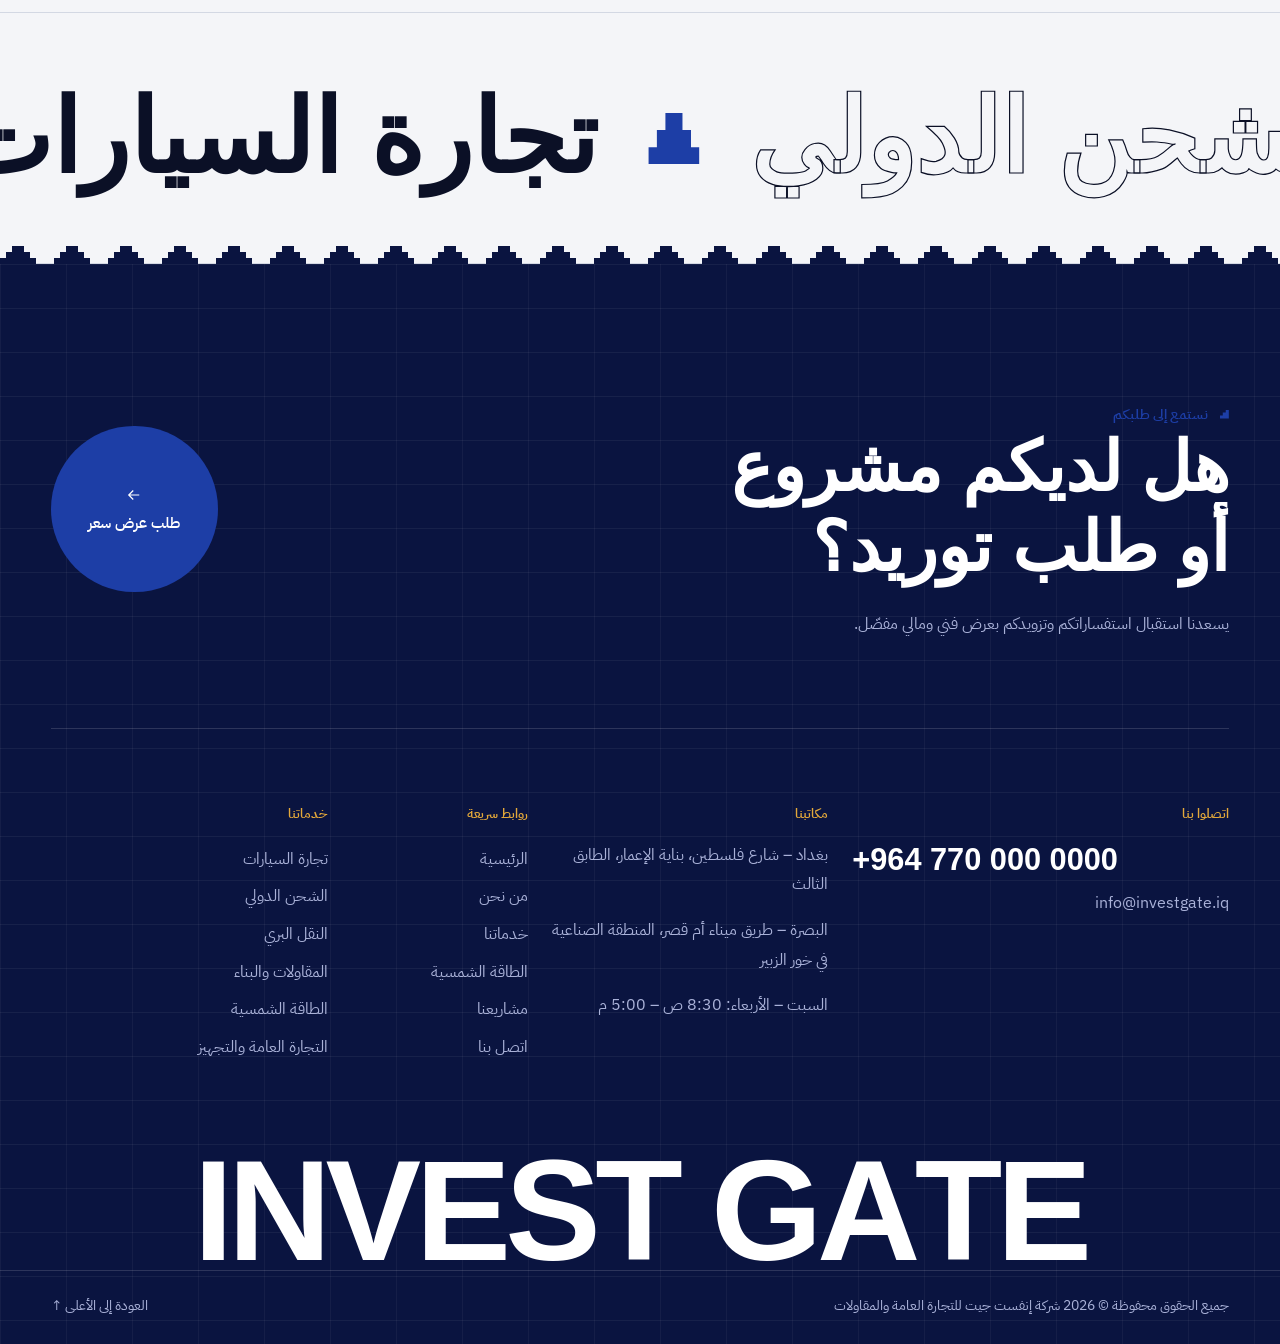
==== commit 4f165d52: "إعادة تصميم موقع إنفست جيت بالكامل - هوية مستوحاة من بوابة عشتار: أزرق اللازورد، الزعفراني، الشرفات " ====
--- a/invest-gate/index.html
+++ b/invest-gate/index.html
@@ -5,213 +5,146 @@
 <meta name="viewport" content="width=device-width, initial-scale=1, viewport-fit=cover">
 <title>إنفست جيت للتجارة العامة والمقاولات</title>
 <meta name="description" content="شركة إنفست جيت للتجارة العامة والمقاولات: تجارة السيارات، الشحن الدولي، النقل البري، المقاولات والبناء، ومنظومات الطاقة الشمسية في العراق.">
-<meta name="theme-color" content="#0d2438">
-<link rel="alternate" hreflang="ar" href="index.html"><link rel="alternate" hreflang="ckb" href="ku/index.html"><link rel="alternate" hreflang="en" href="en/index.html">
-<link rel="icon" href="data:image/svg+xml,%3Csvg xmlns='http://www.w3.org/2000/svg' viewBox='0 0 48 48'%3E%3Crect width='48' height='48' rx='4' fill='%230d2438'/%3E%3Cpath d='M12 38V22a12 12 0 0 1 24 0v16' fill='none' stroke='%23c9a46b' stroke-width='3'/%3E%3Cpath d='M24 38V14' stroke='%23c9a46b' stroke-width='3'/%3E%3C/svg%3E">
-<link rel="preconnect" href="https://fonts.googleapis.com">
-<link rel="preconnect" href="https://fonts.gstatic.com" crossorigin>
-<link rel="stylesheet" href="https://fonts.googleapis.com/css2?family=Noto+Kufi+Arabic:wght@400;500;600;700&family=Tajawal:wght@400;500;700&display=swap">
-<link rel="stylesheet" href="assets/site.css">
+<link rel="canonical" href="https://ahmad-ali-99.github.io/investgate/">
+<link rel="alternate" hreflang="ar" href="https://ahmad-ali-99.github.io/investgate/"><link rel="alternate" hreflang="ckb" href="https://ahmad-ali-99.github.io/investgate/ku/"><link rel="alternate" hreflang="en" href="https://ahmad-ali-99.github.io/investgate/en/"><link rel="alternate" hreflang="x-default" href="https://ahmad-ali-99.github.io/investgate/">
+<meta property="og:type" content="website">
+<meta property="og:site_name" content="إنفست جيت للتجارة العامة والمقاولات">
+<meta property="og:title" content="إنفست جيت للتجارة العامة والمقاولات">
+<meta property="og:description" content="شركة إنفست جيت للتجارة العامة والمقاولات: تجارة السيارات، الشحن الدولي، النقل البري، المقاولات والبناء، ومنظومات الطاقة الشمسية في العراق.">
+<meta property="og:url" content="https://ahmad-ali-99.github.io/investgate/">
+<meta property="og:image" content="https://ahmad-ali-99.github.io/investgate/og.jpg">
+<meta property="og:image:width" content="1200"><meta property="og:image:height" content="630">
+<meta property="og:locale" content="ar_IQ">
+<meta name="twitter:card" content="summary_large_image">
+<meta name="theme-color" content="#0a1440">
+<link rel="icon" href="favicon.svg" type="image/svg+xml">
+<link rel="apple-touch-icon" href="apple-touch-icon.png">
+<script>(function(h){h.classList.add('js');try{var s=sessionStorage;if(s.getItem('ig-seen')||matchMedia('(prefers-reduced-motion: reduce)').matches)h.classList.add('no-loader');if(s.getItem('ig-pt')){h.classList.add('pt-in');s.removeItem('ig-pt')}}catch(e){h.classList.add('no-loader')}})(document.documentElement)</script>
+<link rel="preload" href="assets/fonts/reemkufi-arabic-8d4eff.woff2" as="font" type="font/woff2" crossorigin><link rel="preload" href="assets/fonts/ibmplexsansarabic-arabic-00b30d.woff2" as="font" type="font/woff2" crossorigin>
+<link rel="stylesheet" href="assets/css/fonts.css">
+<link rel="stylesheet" href="assets/css/main.css">
 </head>
 <body>
-<svg width="0" height="0" style="position:absolute" aria-hidden="true">
-<symbol id="i-car" viewBox="0 0 24 24"><path d="M5 17h14v-4.5l-2-5.5H7l-2 5.5V17z"/><path d="M3 12.5h18"/><circle cx="7.5" cy="17.5" r="1.8"/><circle cx="16.5" cy="17.5" r="1.8"/></symbol>
-<symbol id="i-ship" viewBox="0 0 24 24"><path d="M3 15l2 5h14l2-5H3z"/><path d="M6 15V9h12v6"/><path d="M9 9V5h6v4"/><path d="M2 21.5c2 0 2-1 4-1s2 1 4 1 2-1 4-1 2 1 4 1 2-1 4-1"/></symbol>
-<symbol id="i-truck" viewBox="0 0 24 24"><path d="M2 6h12v10H2z"/><path d="M14 9h4l3 3.5V16h-7"/><circle cx="6" cy="17.5" r="1.8"/><circle cx="17" cy="17.5" r="1.8"/></symbol>
-<symbol id="i-build" viewBox="0 0 24 24"><path d="M3 21h18"/><path d="M5 21V9l6-4v16"/><path d="M11 21V3l8 4v14"/><path d="M14 9h2M14 12h2M14 15h2M7.5 12h1M7.5 15h1"/></symbol>
-<symbol id="i-sun" viewBox="0 0 24 24"><circle cx="12" cy="12" r="4"/><path d="M12 2v2M12 20v2M4.9 4.9l1.4 1.4M17.7 17.7l1.4 1.4M2 12h2M20 12h2M4.9 19.1l1.4-1.4M17.7 6.3l1.4-1.4"/></symbol>
-<symbol id="i-box" viewBox="0 0 24 24"><path d="M3 7.5L12 3l9 4.5v9L12 21l-9-4.5v-9z"/><path d="M3 7.5l9 4.5 9-4.5M12 12v9"/></symbol>
-<symbol id="i-phone" viewBox="0 0 24 24"><path d="M5 3h4l2 5-2.5 1.5a11 11 0 0 0 6 6L16 13l5 2v4a2 2 0 0 1-2 2A16 16 0 0 1 3 5a2 2 0 0 1 2-2z"/></symbol>
-<symbol id="i-mail" viewBox="0 0 24 24"><rect x="3" y="5" width="18" height="14" rx="1.5"/><path d="M3 6.5l9 6.5 9-6.5"/></symbol>
-<symbol id="i-pin" viewBox="0 0 24 24"><path d="M12 21s-7-6.2-7-11.5a7 7 0 0 1 14 0C19 14.8 12 21 12 21z"/><circle cx="12" cy="9.5" r="2.5"/></symbol>
-<symbol id="i-clock" viewBox="0 0 24 24"><circle cx="12" cy="12" r="9"/><path d="M12 7v5l3 2"/></symbol>
-<symbol id="i-shield" viewBox="0 0 24 24"><path d="M12 3l8 3v6c0 4.5-3.4 8-8 9-4.6-1-8-4.5-8-9V6l8-3z"/><path d="M8.5 12l2.5 2.5 4.5-5"/></symbol>
-<symbol id="i-users" viewBox="0 0 24 24"><circle cx="9" cy="8" r="3.5"/><path d="M2.5 20a6.5 6.5 0 0 1 13 0"/><path d="M16 4.6a3.5 3.5 0 0 1 0 6.8M18 14a6.5 6.5 0 0 1 3.5 6"/></symbol>
-<symbol id="i-award" viewBox="0 0 24 24"><circle cx="12" cy="9" r="6"/><path d="M8.5 14l-1.5 7 5-2.5 5 2.5-1.5-7"/></symbol>
-<symbol id="i-target" viewBox="0 0 24 24"><circle cx="12" cy="12" r="9"/><circle cx="12" cy="12" r="5"/><circle cx="12" cy="12" r="1.2"/></symbol>
-<symbol id="i-eye" viewBox="0 0 24 24"><path d="M2 12s3.6-7 10-7 10 7 10 7-3.6 7-10 7S2 12 2 12z"/><circle cx="12" cy="12" r="3"/></symbol>
-<symbol id="i-flag" viewBox="0 0 24 24"><path d="M5 21V4"/><path d="M5 4h12l-2 4 2 4H5"/></symbol>
-<symbol id="i-calendar" viewBox="0 0 24 24"><rect x="3" y="5" width="18" height="16" rx="1.5"/><path d="M3 10h18M8 3v4M16 3v4"/></symbol>
-<symbol id="i-tag" viewBox="0 0 24 24"><path d="M3 12V3h9l9 9-9 9-9-9z"/><circle cx="7.5" cy="7.5" r="1.5"/></symbol>
-<symbol id="i-tool" viewBox="0 0 24 24"><path d="M14.5 6.5a4 4 0 0 0 5 5l-9 9a2.1 2.1 0 0 1-3-3l9-9a4 4 0 0 1 5-5l-2.5 2.5.5 2 2 .5 2.5-2.5"/></symbol>
-<symbol id="i-map" viewBox="0 0 24 24"><path d="M9 4L3 6v14l6-2 6 2 6-2V4l-6 2-6-2z"/><path d="M9 4v14M15 6v14"/></symbol>
-<symbol id="i-panel" viewBox="0 0 24 24"><path d="M4 4h16l-2 11H2L4 4z"/><path d="M3 9.5h16M8.7 4L7.6 15M14.3 4L13.2 15"/><path d="M10 15v5M7 20h6"/></symbol>
-<symbol id="i-inverter" viewBox="0 0 24 24"><rect x="4" y="3" width="16" height="18" rx="1.5"/><path d="M8 8h8M8 12h3"/><path d="M13 15.5c.8-1.3 1.7-1.3 2.5 0s1.7 1.3 2.5 0"/></symbol>
-<symbol id="i-battery" viewBox="0 0 24 24"><rect x="2.5" y="7" width="17" height="10" rx="1.5"/><path d="M19.5 10.5h2v3h-2"/><path d="M11.5 9l-2 3.2h3l-2 3"/></symbol>
-<symbol id="i-frame" viewBox="0 0 24 24"><path d="M3 20h18M6 20l6-14 6 14"/><path d="M9 13h6"/></symbol>
-<symbol id="i-handshake" viewBox="0 0 24 24"><path d="M2 12l4-4 4 1 3-2 4 1 5 4"/><path d="M6 8v5l4 4 2-1 2 1 3-3"/><path d="M10 12l2 2"/></symbol>
-<symbol id="i-check" viewBox="0 0 24 24"><circle cx="12" cy="12" r="9"/><path d="M8 12.5l2.7 2.7L16 9.5"/></symbol>
-<symbol id="i-file" viewBox="0 0 24 24"><path d="M6 3h8l4 4v14H6z"/><path d="M14 3v4h4M9 12h6M9 16h6"/></symbol>
-<symbol id="i-globe" viewBox="0 0 24 24"><circle cx="12" cy="12" r="9"/><path d="M3 12h18M12 3c2.5 2.6 3.8 5.6 3.8 9s-1.3 6.4-3.8 9c-2.5-2.6-3.8-5.6-3.8-9S9.5 5.6 12 3z"/></symbol></svg>
-<div class="topbar">
-  <div class="container">
-    <span><svg class="ico" aria-hidden="true"><use href="#i-phone"/></svg><span dir="ltr">+964 770 000 0000</span></span>
-    <span class="hide-sm"><svg class="ico" aria-hidden="true"><use href="#i-mail"/></svg>info@investgate.iq</span>
-    <span class="hide-sm"><svg class="ico" aria-hidden="true"><use href="#i-clock"/></svg>السبت – الأربعاء: 8:30 ص – 5:00 م</span>
-    <div class="tb-end"><a href="#" aria-label="فيسبوك"><svg viewBox="0 0 24 24"><path d="M14 8h3V4h-3a4 4 0 0 0-4 4v2H8v4h2v8h4v-8h3l1-4h-4V8z"/></svg></a><a href="#" aria-label="إنستغرام"><svg viewBox="0 0 24 24"><path d="M7 3h10a4 4 0 0 1 4 4v10a4 4 0 0 1-4 4H7a4 4 0 0 1-4-4V7a4 4 0 0 1 4-4zm0 2a2 2 0 0 0-2 2v10a2 2 0 0 0 2 2h10a2 2 0 0 0 2-2V7a2 2 0 0 0-2-2H7zm5 3.5a3.5 3.5 0 1 1 0 7 3.5 3.5 0 0 1 0-7zm0 2a1.5 1.5 0 1 0 0 3 1.5 1.5 0 0 0 0-3zM17.3 5.7a1 1 0 1 1 0 2 1 1 0 0 1 0-2z"/></svg></a><a href="#" aria-label="لينكدإن"><svg viewBox="0 0 24 24"><path d="M4 9h4v12H4V9zm2-6a2 2 0 1 1 0 4 2 2 0 0 1 0-4zm4 6h4v1.7c.6-1 1.9-2 3.9-2 4 0 4.1 2.7 4.1 6V21h-4v-5.6c0-1.4 0-3.1-1.9-3.1s-2.1 1.5-2.1 3V21h-4V9z"/></svg></a></div>
-    <nav class="lang" aria-label="اختيار اللغة"><svg class="ico" aria-hidden="true"><use href="#i-globe"/></svg><a href="index.html" lang="ar" hreflang="ar" class="on" aria-current="true">عربي</a><a href="ku/index.html" lang="ckb" hreflang="ckb">کوردی</a><a href="en/index.html" lang="en" hreflang="en">EN</a></nav>
+<a class="skip" href="#main">تخطَّ إلى المحتوى</a>
+<div class="ldr" aria-hidden="true"><div class="ldr__mid"><svg class="ldr__mark" viewBox="0 0 48 48" aria-hidden="true"><path class="m b" fill-rule="evenodd" d="M6 16H42V44H6Z M17 44V32A7 7 0 0 1 31 32V44Z"/><rect class="m b" x="6" y="11" width="8" height="5"/><rect class="m b" x="20" y="11" width="8" height="5"/><rect class="m b" x="34" y="11" width="8" height="5"/><rect class="m b" x="8" y="7" width="4" height="4"/><rect class="m b" x="22" y="7" width="4" height="4"/><rect class="m b" x="36" y="7" width="4" height="4"/></svg><div class="ldr__name">إنفست جيت<small>INVEST GATE</small></div></div><div class="ldr__count">0</div></div>
+<div class="pt" aria-hidden="true"></div>
+<header class="hdr" id="top">
+  <div class="wrap hdr__in">
+    <a class="brand" href="index.html" aria-label="إنفست جيت"><svg class="brand__mark" viewBox="0 0 48 48" aria-hidden="true"><path class="m b" fill-rule="evenodd" d="M6 16H42V44H6Z M17 44V32A7 7 0 0 1 31 32V44Z"/><rect class="m b" x="6" y="11" width="8" height="5"/><rect class="m b" x="20" y="11" width="8" height="5"/><rect class="m b" x="34" y="11" width="8" height="5"/><rect class="m b" x="8" y="7" width="4" height="4"/><rect class="m b" x="22" y="7" width="4" height="4"/><rect class="m b" x="36" y="7" width="4" height="4"/></svg><span class="brand__txt"><b>إنفست جيت</b><small>INVEST GATE</small></span></a>
+    <nav class="nav" aria-label="القائمة"><a href="index.html" aria-current="page">الرئيسية</a><a href="about.html">من نحن</a><a href="services.html">خدماتنا</a><a href="solar.html">الطاقة الشمسية</a><a href="projects.html">مشاريعنا</a><a href="contact.html">اتصل بنا</a></nav>
+    <div class="langs"><a href="index.html" lang="ar" hreflang="ar" aria-current="true">عربي</a><span class="sep"></span><a href="ku/index.html" lang="ckb" hreflang="ckb">کوردی</a><span class="sep"></span><a href="en/index.html" lang="en" hreflang="en">EN</a></div>
+    <a class="btn hdr__cta" href="contact.html"><span>طلب عرض سعر</span></a>
+    <button class="menu-btn" type="button" aria-expanded="false" aria-controls="ovl"><span>القائمة</span><i></i></button>
+  </div>
+</header>
+<div class="ovl bricks" id="ovl" role="dialog" aria-modal="true" aria-label="القائمة">
+  <div class="wrap ovl__top"><a class="brand" href="index.html" aria-label="إنفست جيت"><svg class="brand__mark" viewBox="0 0 48 48" aria-hidden="true"><path class="m b" fill-rule="evenodd" d="M6 16H42V44H6Z M17 44V32A7 7 0 0 1 31 32V44Z"/><rect class="m b" x="6" y="11" width="8" height="5"/><rect class="m b" x="20" y="11" width="8" height="5"/><rect class="m b" x="34" y="11" width="8" height="5"/><rect class="m b" x="8" y="7" width="4" height="4"/><rect class="m b" x="22" y="7" width="4" height="4"/><rect class="m b" x="36" y="7" width="4" height="4"/></svg><span class="brand__txt"><b>إنفست جيت</b><small>INVEST GATE</small></span></a><button class="ovl__close" type="button"><span>إغلاق</span><i></i></button></div>
+  <div class="wrap ovl__body">
+    <ol class="ovl__links"><li><a href="index.html"><i>01</i>الرئيسية</a></li><li><a href="about.html"><i>02</i>من نحن</a></li><li><a href="services.html"><i>03</i>خدماتنا</a></li><li><a href="solar.html"><i>04</i>الطاقة الشمسية</a></li><li><a href="projects.html"><i>05</i>مشاريعنا</a></li><li><a href="contact.html"><i>06</i>اتصل بنا</a></li></ol>
+    <div class="ovl__aside">
+      <div><h4>اتصلوا بنا</h4><a class="ltr" href="tel:+9647700000000">+964 770 000 0000</a><br><a href="mailto:info@investgate.iq">info@investgate.iq</a></div>
+      <div><h4>مكاتبنا</h4><p>بغداد – شارع فلسطين، بناية الإعمار، الطابق الثالث<br>البصرة – طريق ميناء أم قصر، المنطقة الصناعية في خور الزبير</p></div>
+      <div><h4>اختيار اللغة</h4><div class="langs"><a href="index.html" lang="ar" hreflang="ar" aria-current="true">عربي</a><span class="sep"></span><a href="ku/index.html" lang="ckb" hreflang="ckb">کوردی</a><span class="sep"></span><a href="en/index.html" lang="en" hreflang="en">EN</a></div></div>
+    </div>
   </div>
 </div>
-<header class="header">
-  <div class="container">
-    <a class="logo" href="index.html"><svg viewBox="0 0 48 48" aria-hidden="true"><rect width="48" height="48" rx="4" fill="#0d2438"/><path d="M12 38V22a12 12 0 0 1 24 0v16" fill="none" stroke="#c9a46b" stroke-width="3"/><path d="M24 38V14" stroke="#c9a46b" stroke-width="3"/><path d="M9 38h30" stroke="#ffffff" stroke-width="2"/></svg><span class="logo-txt"><b>إنفست جيت</b><small>للتجارة العامة والمقاولات</small></span></a>
-    <ul class="nav" id="main-nav">
-<li><a href="index.html" class="current" aria-current="page">الرئيسية</a></li>
-<li><a href="about.html">من نحن</a></li>
-<li><a href="services.html">خدماتنا</a></li>
-<li><a href="solar.html">الطاقة الشمسية</a></li>
-<li><a href="projects.html">مشاريعنا</a></li>
-<li><a href="contact.html">اتصل بنا</a></li>
-    </ul>
-    <a class="btn btn-gold" href="contact.html">طلب عرض سعر</a>
-    <button class="menu-btn" aria-label="القائمة" aria-controls="main-nav" aria-expanded="false"><svg viewBox="0 0 24 24" fill="none" stroke-width="2" stroke-linecap="round"><path d="M4 7h16M4 12h16M4 17h16"/></svg></button>
+<main id="main">
+<section class="gate bricks" aria-label="إنفست جيت للتجارة العامة والمقاولات">
+  <div class="gate__media" aria-hidden="true"><img src="img/hero-port-1600.webp" srcset="img/hero-port-800.webp 800w, img/hero-port-1600.webp 1600w" sizes="100vw" width="1600" height="1067" alt="" fetchpriority="high" decoding="async"></div>
+  <div class="wrap gate__in">
+    <div class="gate__copy">
+      <p class="gate__meta">تأسست في بغداد عام 2012</p>
+      <h1 class="gate__title"><span class="ln">بوابتكم إلى</span><span class="ln">التجارة والإنشاءات</span><span class="ln">والطاقة النظيفة</span></h1>
+      <p class="gate__sub">شركة عراقية تقدّم خدماتها في تجارة السيارات والشحن الدولي والنقل البري والمقاولات الإنشائية ومنظومات الطاقة الشمسية، تحت إدارة واحدة ومسؤولية واحدة أمام العميل.</p>
+      <div class="gate__actions"><a class="btn btn--light" href="services.html"><span>خدماتنا</span><svg class="arr" viewBox="0 0 24 24" aria-hidden="true"><path d="M19 12H5M11 6l-6 6 6 6"/></svg></a><a class="btn btn--solid" href="contact.html"><span>طلب عرض سعر</span><svg class="arr" viewBox="0 0 24 24" aria-hidden="true"><path d="M19 12H5M11 6l-6 6 6 6"/></svg></a></div>
+    </div>
+    <div class="gate__frame"><div class="gate__media"><img src="img/hero-port-1600.webp" srcset="img/hero-port-800.webp 800w, img/hero-port-1600.webp 1600w" sizes="(max-width: 860px) 90vw, 34vw" width="1600" height="1067" alt="" fetchpriority="high" decoding="async"></div></div>
   </div>
-</header>
-<main>
-<section class="hero" aria-label="عرض الشرائح">
-  <div class="slide active">
-    <img src="img/hero-port.jpg" alt="" fetchpriority="high">
-    <div class="container"><span class="slide-label">إنفست جيت للتجارة العامة والمقاولات</span><h1>حلول متكاملة في التجارة والنقل والإنشاءات والطاقة</h1><p>شركة عراقية تقدّم خدماتها في تجارة السيارات والشحن الدولي والنقل البري والمقاولات الإنشائية ومنظومات الطاقة الشمسية، وفق معايير الجودة والالتزام بالمواعيد.</p><div class="btns"><a class="btn btn-gold" href="services.html">خدماتنا</a><a class="btn btn-outline" href="contact.html">تواصل معنا</a></div></div>
-  </div>
-  <div class="slide" aria-hidden="true">
-    <img src="img/hero-construction.jpg" alt="" loading="lazy">
-    <div class="container"><span class="slide-label">المقاولات والبناء</span><h2>تنفيذ المشاريع الإنشائية من التصميم حتى التسليم</h2><p>مبانٍ سكنية وتجارية ومنشآت صناعية وأعمال بنى تحتية، بإشراف كادر هندسي متخصص والتزام تام بالمواصفات المعتمدة.</p><div class="btns"><a class="btn btn-gold" href="services.html#construction">تفاصيل الخدمة</a><a class="btn btn-outline" href="projects.html">مشاريعنا</a></div></div>
-  </div>
-  <div class="slide" aria-hidden="true">
-    <img src="img/hero-solar.jpg" alt="" loading="lazy">
-    <div class="container"><span class="slide-label">الطاقة الشمسية</span><h2>منظومات طاقة شمسية بمختلف الأنواع والقدرات</h2><p>منظومات هجينة ومستقلة ومرتبطة بالشبكة ومنظومات ضخ زراعي، بمكونات من مصنّعين معتمدين وضمان مكتوب.</p><div class="btns"><a class="btn btn-gold" href="solar.html">أنواع المنظومات</a><a class="btn btn-outline" href="contact.html">طلب زيارة كشف</a></div></div>
-  </div>
-  <div class="hero-ctrl"><div class="container"><div class="dots"><button class="active" aria-label="الشريحة 1"></button><button aria-label="الشريحة 2"></button><button aria-label="الشريحة 3"></button></div>
-  <div class="arrows"><button class="prev" aria-label="السابق"><svg viewBox="0 0 24 24"><path d="M9 6l6 6-6 6"/></svg></button><button class="next" aria-label="التالي"><svg viewBox="0 0 24 24"><path d="M15 6l-6 6 6 6"/></svg></button></div></div></div>
+  <div class="gate__caption" aria-hidden="true"><div class="wrap"><ul><li><span>01</span>تجارة السيارات</li><li><span>02</span>الشحن الدولي</li><li><span>03</span>النقل البري</li><li><span>04</span>المقاولات والبناء</li><li><span>05</span>الطاقة الشمسية</li><li><span>06</span>التجارة العامة والتجهيز</li></ul></div></div>
+  <div class="scroll-cue" aria-hidden="true"><i></i>مرّر للأسفل</div>
 </section>
 
-<section class="features-bar"><div class="container"><div class="fb-item"><svg class="ico" aria-hidden="true"><use href="#i-shield"/></svg><div><h4>شركة مسجّلة رسمياً</h4><p>لدى دائرة تسجيل الشركات</p></div></div><div class="fb-item"><svg class="ico" aria-hidden="true"><use href="#i-map"/></svg><div><h4>تغطية شاملة</h4><p>في جميع المحافظات العراقية</p></div></div><div class="fb-item"><svg class="ico" aria-hidden="true"><use href="#i-file"/></svg><div><h4>عروض أسعار مفصّلة</h4><p>خلال 48 ساعة من الطلب</p></div></div><div class="fb-item"><svg class="ico" aria-hidden="true"><use href="#i-tool"/></svg><div><h4>ضمان وصيانة</h4><p>على جميع الأعمال المنفّذة</p></div></div></div></section>
+<section class="sec bg-paper">
+  <div class="wrap intro__grid">
+    <div class="intro__meta" data-reveal><b>2012</b><span>تأسست في بغداد عام 2012</span></div>
+    <p class="intro__text" data-scrub>منذ عام 2012 تعمل إنفست جيت على اختصار الطريق أمام عملائها: نستورد البضائع ونشحنها وننقلها إلى مواقعها، ثم نبني تلك المواقع ونزوّدها بالطاقة الشمسية، وفق جدول زمني واضح وسعر مكتوب.</p>
+    <div class="intro__link" data-reveal><a class="link-u" href="about.html">تعرّف على الشركة<svg class="arr" viewBox="0 0 24 24" aria-hidden="true"><path d="M19 12H5M11 6l-6 6 6 6"/></svg></a></div>
+  </div>
+</section>
 
-<section class="section">
-  <div class="container split">
-    <div class="split-media">
-      <img class="main" loading="lazy" src="img/plans.jpg" alt="مهندس يراجع المخططات">
-      <div class="badge"><b>+12</b><span>سنة من الخبرة</span></div>
-    </div>
-    <div class="split-text">
-      <span class="s-label">من نحن</span>
-      <h2>نبذة عن شركة إنفست جيت</h2>
-      <p>تأسست شركة إنفست جيت للتجارة العامة والمقاولات في بغداد عام 2012، وبدأت نشاطها في تجارة السيارات والتخليص الكمركي، ثم توسعت أعمالها لتشمل الشحن الدولي والنقل البري والمقاولات الإنشائية ومنظومات الطاقة الشمسية.</p><p>تعتمد الشركة على كوادر هندسية وفنية مؤهلة، وأسطول نقل خاص، ومستودعات في بغداد والبصرة، وشبكة من الوكلاء والموردين داخل العراق وخارجه.</p>
-      <ul class="checks"><li>خدمات القطاعين العام والخاص</li><li>إشراف هندسي على جميع المشاريع</li><li>أسطول نقل ومستودعات خاصة</li><li>وكلاء شحن في الخليج وتركيا والصين</li></ul>
-      <a class="btn btn-primary" href="about.html">المزيد عن الشركة</a>
+<section class="sec bg-white">
+  <div class="wrap">
+    <div class="shead"><div><p class="eyebrow">خدماتنا</p><h2 class="h-l" data-split>مجالات عمل الشركة</h2></div><p data-reveal>تعمل الشركة في ستة مجالات رئيسية مترابطة، مما يتيح لعملائها الحصول على خدمة متكاملة من جهة واحدة.</p></div>
+    <ul class="rows"><li class="row"><span class="row__i">01</span><h3 class="row__t">تجارة السيارات</h3><p class="row__d">استيراد السيارات الحديثة والمستعملة وبيعها، مع خدمات الفحص الفني والشحن والتخليص الكمركي وإنجاز معاملات التسجيل.</p><span class="row__go"><svg class="arr" viewBox="0 0 24 24" aria-hidden="true"><path d="M19 12H5M11 6l-6 6 6 6"/></svg></span><div class="row__thumb"><img src="img/cars-1600.webp" srcset="img/cars-800.webp 800w, img/cars-1600.webp 1600w" sizes="90vw" width="1200" height="800" alt="" loading="lazy" decoding="async"></div><a class="cover" href="services.html#cars" aria-label="تجارة السيارات"></a></li><li class="row"><span class="row__i">02</span><h3 class="row__t">الشحن الدولي</h3><p class="row__d">خدمات الشحن البحري والجوي من مختلف دول العالم إلى العراق، مع التخليص الكمركي والتأمين ومتابعة الشحنات.</p><span class="row__go"><svg class="arr" viewBox="0 0 24 24" aria-hidden="true"><path d="M19 12H5M11 6l-6 6 6 6"/></svg></span><div class="row__thumb"><img src="img/shipping-1600.webp" srcset="img/shipping-800.webp 800w, img/shipping-1600.webp 1600w" sizes="90vw" width="1200" height="800" alt="" loading="lazy" decoding="async"></div><a class="cover" href="services.html#shipping" aria-label="الشحن الدولي"></a></li><li class="row"><span class="row__i">03</span><h3 class="row__t">النقل البري</h3><p class="row__d">نقل البضائع والمعدات بين المحافظات العراقية وإلى دول الجوار بأسطول من الشاحنات والمركبات المتخصصة.</p><span class="row__go"><svg class="arr" viewBox="0 0 24 24" aria-hidden="true"><path d="M19 12H5M11 6l-6 6 6 6"/></svg></span><div class="row__thumb"><img src="img/transport-1600.webp" srcset="img/transport-800.webp 800w, img/transport-1600.webp 1600w" sizes="90vw" width="1200" height="800" alt="" loading="lazy" decoding="async"></div><a class="cover" href="services.html#transport" aria-label="النقل البري"></a></li><li class="row"><span class="row__i">04</span><h3 class="row__t">المقاولات والبناء</h3><p class="row__d">تنفيذ المشاريع الإنشائية والمدنية والبنى التحتية وفق المخططات والمواصفات المعتمدة وبإشراف هندسي متخصص.</p><span class="row__go"><svg class="arr" viewBox="0 0 24 24" aria-hidden="true"><path d="M19 12H5M11 6l-6 6 6 6"/></svg></span><div class="row__thumb"><img src="img/construction-1600.webp" srcset="img/construction-800.webp 800w, img/construction-1600.webp 1600w" sizes="90vw" width="1200" height="795" alt="" loading="lazy" decoding="async"></div><a class="cover" href="services.html#construction" aria-label="المقاولات والبناء"></a></li><li class="row"><span class="row__i">05</span><h3 class="row__t">الطاقة الشمسية</h3><p class="row__d">دراسة وتصميم وتوريد وتركيب منظومات الطاقة الشمسية بمختلف أنواعها للمنازل والمنشآت والمشاريع الزراعية.</p><span class="row__go"><svg class="arr" viewBox="0 0 24 24" aria-hidden="true"><path d="M19 12H5M11 6l-6 6 6 6"/></svg></span><div class="row__thumb"><img src="img/solar-install-1600.webp" srcset="img/solar-install-800.webp 800w, img/solar-install-1600.webp 1600w" sizes="90vw" width="1200" height="672" alt="" loading="lazy" decoding="async"></div><a class="cover" href="solar.html" aria-label="الطاقة الشمسية"></a></li><li class="row"><span class="row__i">06</span><h3 class="row__t">التجارة العامة والتجهيز</h3><p class="row__d">توريد مواد البناء والمعدات الكهربائية والصناعية للمشاريع والجهات الحكومية والشركات الخاصة.</p><span class="row__go"><svg class="arr" viewBox="0 0 24 24" aria-hidden="true"><path d="M19 12H5M11 6l-6 6 6 6"/></svg></span><div class="row__thumb"><img src="img/warehouse-2-1600.webp" srcset="img/warehouse-2-800.webp 800w, img/warehouse-2-1600.webp 1600w" sizes="90vw" width="1000" height="1333" alt="" loading="lazy" decoding="async"></div><a class="cover" href="services.html#trading" aria-label="التجارة العامة والتجهيز"></a></li></ul>
+    <div class="rows-foot"><span>ستة أقسام متكاملة تعمل تحت إدارة واحدة.</span><a class="btn " href="services.html"><span>جميع الخدمات</span><svg class="arr" viewBox="0 0 24 24" aria-hidden="true"><path d="M19 12H5M11 6l-6 6 6 6"/></svg></a></div>
+  </div>
+  <div class="hover-media" aria-hidden="true"><img src="img/cars-800.webp" alt="" loading="lazy" decoding="async"><img src="img/shipping-800.webp" alt="" loading="lazy" decoding="async"><img src="img/transport-800.webp" alt="" loading="lazy" decoding="async"><img src="img/construction-800.webp" alt="" loading="lazy" decoding="async"><img src="img/solar-install-800.webp" alt="" loading="lazy" decoding="async"><img src="img/warehouse-2-800.webp" alt="" loading="lazy" decoding="async"></div>
+</section>
+
+<section class="sec bg-lapis bricks crenel">
+  <div class="wrap nums__grid">
+    <div class="nums__head"><p class="eyebrow">لماذا إنفست جيت</p><h2 class="h-l" data-split>أرقام من اثني عشر عاماً من العمل</h2><p class="lead" data-reveal style="margin-top:28px;color:rgba(255,255,255,.8)">نحرص على بناء علاقات عمل طويلة الأمد مع عملائنا، من خلال الالتزام بالجودة والوضوح في التعامل.</p></div>
+    <div class="nums__list" data-stagger><div class="num"><b data-count="12" data-suffix="+">12+</b><span>سنة من الخبرة</span></div><div class="num"><b data-count="340" data-suffix="+">340+</b><span>مشروعاً وعقداً منفّذاً</span></div><div class="num"><b data-count="45">45</b><span>شاحنة ومركبة نقل</span></div><div class="num"><b data-count="18">18</b><span>محافظة نعمل فيها</span></div></div>
+  </div>
+</section>
+
+<section class="hs bricks" aria-label="الطاقة الشمسية">
+  <div class="hs__pin">
+    <div class="hs__row">
+      <div class="hs__intro">
+        <div><p class="eyebrow">الطاقة الشمسية</p><h2 class="h-m">منظومات طاقة شمسية مصمّمة وفق احتياجكم الفعلي</h2><p style="margin-top:22px">نجري كشفاً موقعياً وحساباً دقيقاً للأحمال قبل تصميم المنظومة، ونوفّر مكونات من مصنّعين معتمدين مع ضمان مكتوب وخدمات صيانة دورية.</p></div>
+        <div><a class="btn btn--light" href="solar.html"><span>تفاصيل المنظومات</span><svg class="arr" viewBox="0 0 24 24" aria-hidden="true"><path d="M19 12H5M11 6l-6 6 6 6"/></svg></a><div class="hs__hint"><span>اسحب أو مرّر لاستعراض المنظومات</span><span class="hs__bar"><i></i></span></div></div>
+      </div>
+      <div class="hs__track"><article class="hs__card"><div class="k"><span>01</span><span>Hybrid System</span></div><div class="hs__img"><img src="img/solar-roof-1600.webp" srcset="img/solar-roof-800.webp 800w, img/solar-roof-1600.webp 1600w" sizes="(max-width: 860px) 78vw, 30vw" width="1200" height="900" alt="المنظومة الهجينة" loading="lazy" decoding="async"></div><h3>المنظومة الهجينة</h3><p>تعمل بالطاقة الشمسية نهاراً، وتخزّن الفائض في البطاريات، وتستفيد من الشبكة الوطنية عند توفرها. وهي الأنسب لظروف الانقطاع المتكرر في التيار الكهربائي.</p></article><article class="hs__card"><div class="k"><span>02</span><span>Off-Grid System</span></div><div class="hs__img"><img src="img/solar-rural-1600.webp" srcset="img/solar-rural-800.webp 800w, img/solar-rural-1600.webp 1600w" sizes="(max-width: 860px) 78vw, 30vw" width="1000" height="1500" alt="المنظومة المستقلة" loading="lazy" decoding="async"></div><h3>المنظومة المستقلة</h3><p>تعمل بشكل مستقل تماماً عن الشبكة الوطنية، وتعتمد على الألواح الشمسية وبطاريات الليثيوم لتوفير الطاقة على مدار اليوم.</p></article><article class="hs__card"><div class="k"><span>03</span><span>On-Grid System</span></div><div class="hs__img"><img src="img/hero-solar-1600.webp" srcset="img/hero-solar-800.webp 800w, img/hero-solar-1600.webp 1600w" sizes="(max-width: 860px) 78vw, 30vw" width="1600" height="1082" alt="المنظومة المرتبطة بالشبكة" loading="lazy" decoding="async"></div><h3>المنظومة المرتبطة بالشبكة</h3><p>ترتبط مباشرة بالشبكة الوطنية دون بطاريات، وتخفّض استهلاك الكهرباء والوقود خلال ساعات النهار بكلفة أقل.</p></article><article class="hs__card"><div class="k"><span>04</span><span>Solar Water Pumping</span></div><div class="hs__img"><img src="img/solar-field-1600.webp" srcset="img/solar-field-800.webp 800w, img/solar-field-1600.webp 1600w" sizes="(max-width: 860px) 78vw, 30vw" width="1000" height="563" alt="منظومات الضخ الزراعي" loading="lazy" decoding="async"></div><h3>منظومات الضخ الزراعي</h3><p>تشغيل المضخات الغاطسة والسطحية مباشرة بالطاقة الشمسية لسقي الأراضي الزراعية، دون الحاجة إلى الوقود أو البطاريات.</p></article><article class="hs__card"><div class="k"><span>05</span><span>Commercial & Industrial</span></div><div class="hs__img"><img src="img/solar-plant-1600.webp" srcset="img/solar-plant-800.webp 800w, img/solar-plant-1600.webp 1600w" sizes="(max-width: 860px) 78vw, 30vw" width="1200" height="798" alt="المحطات التجارية والصناعية" loading="lazy" decoding="async"></div><h3>المحطات التجارية والصناعية</h3><p>محطات أرضية أو على الأسطح بقدرات تبدأ من 100 كيلوواط، مع دراسة جدوى اقتصادية وتصميم هندسي متكامل.</p></article><article class="hs__card"><div class="k"><span>06</span><span>Lighting & Water Heating</span></div><div class="hs__img"><img src="img/solar-panel-1600.webp" srcset="img/solar-panel-800.webp 800w, img/solar-panel-1600.webp 1600w" sizes="(max-width: 860px) 78vw, 30vw" width="1000" height="750" alt="الإنارة والسخانات الشمسية" loading="lazy" decoding="async"></div><h3>الإنارة والسخانات الشمسية</h3><p>أعمدة إنارة شمسية متكاملة للشوارع والمجمّعات والحدائق، وسخانات مياه شمسية للمنازل والفنادق والمستشفيات.</p></article></div>
+      <div class="hs__end"><p>هل ترغبون بتركيب منظومة طاقة شمسية؟</p><a class="btn btn--light" href="contact.html"><span>طلب عرض سعر</span><svg class="arr" viewBox="0 0 24 24" aria-hidden="true"><path d="M19 12H5M11 6l-6 6 6 6"/></svg></a></div>
     </div>
   </div>
 </section>
 
-<section class="section alt">
-  <div class="container">
-    <div class="s-head"><div><span class="s-label">خدماتنا</span><h2>مجالات عمل الشركة</h2></div><p>تعمل الشركة في ستة مجالات رئيسية مترابطة، مما يتيح لعملائها الحصول على خدمة متكاملة من جهة واحدة.</p></div>
-    <div class="services-grid"><article class="svc">
-  <div class="svc-img"><img loading="lazy" src="img/cars.jpg" alt="تجارة السيارات"><span class="svc-icon"><svg class="ico" aria-hidden="true"><use href="#i-car"/></svg></span></div>
-  <div class="svc-body"><h3>تجارة السيارات</h3><p>استيراد السيارات الحديثة والمستعملة وبيعها، مع خدمات الفحص الفني والشحن والتخليص الكمركي وإنجاز معاملات التسجيل.</p><a class="more" href="services.html#cars">التفاصيل</a></div>
-</article><article class="svc">
-  <div class="svc-img"><img loading="lazy" src="img/shipping.jpg" alt="الشحن الدولي"><span class="svc-icon"><svg class="ico" aria-hidden="true"><use href="#i-ship"/></svg></span></div>
-  <div class="svc-body"><h3>الشحن الدولي</h3><p>خدمات الشحن البحري والجوي من مختلف دول العالم إلى العراق، مع التخليص الكمركي والتأمين ومتابعة الشحنات.</p><a class="more" href="services.html#shipping">التفاصيل</a></div>
-</article><article class="svc">
-  <div class="svc-img"><img loading="lazy" src="img/transport.jpg" alt="النقل البري"><span class="svc-icon"><svg class="ico" aria-hidden="true"><use href="#i-truck"/></svg></span></div>
-  <div class="svc-body"><h3>النقل البري</h3><p>نقل البضائع والمعدات بين المحافظات العراقية وإلى دول الجوار بأسطول من الشاحنات والمركبات المتخصصة.</p><a class="more" href="services.html#transport">التفاصيل</a></div>
-</article><article class="svc">
-  <div class="svc-img"><img loading="lazy" src="img/construction.jpg" alt="المقاولات والبناء"><span class="svc-icon"><svg class="ico" aria-hidden="true"><use href="#i-build"/></svg></span></div>
-  <div class="svc-body"><h3>المقاولات والبناء</h3><p>تنفيذ المشاريع الإنشائية والمدنية والبنى التحتية وفق المخططات والمواصفات المعتمدة وبإشراف هندسي متخصص.</p><a class="more" href="services.html#construction">التفاصيل</a></div>
-</article><article class="svc">
-  <div class="svc-img"><img loading="lazy" src="img/solar-roof.jpg" alt="الطاقة الشمسية"><span class="svc-icon"><svg class="ico" aria-hidden="true"><use href="#i-sun"/></svg></span></div>
-  <div class="svc-body"><h3>الطاقة الشمسية</h3><p>دراسة وتصميم وتوريد وتركيب منظومات الطاقة الشمسية بمختلف أنواعها للمنازل والمنشآت والمشاريع الزراعية.</p><a class="more" href="solar.html">التفاصيل</a></div>
-</article><article class="svc">
-  <div class="svc-img"><img loading="lazy" src="img/warehouse.jpg" alt="التجارة العامة والتجهيز"><span class="svc-icon"><svg class="ico" aria-hidden="true"><use href="#i-box"/></svg></span></div>
-  <div class="svc-body"><h3>التجارة العامة والتجهيز</h3><p>توريد مواد البناء والمعدات الكهربائية والصناعية للمشاريع والجهات الحكومية والشركات الخاصة.</p><a class="more" href="services.html#trading">التفاصيل</a></div>
-</article></div>
+<section class="sec bg-paper">
+  <div class="wrap">
+    <div class="shead"><div><p class="eyebrow">مشاريعنا</p><h2 class="h-l" data-split>من أعمالنا المنفّذة</h2></div><p data-reveal>نماذج من المشاريع والعقود التي نفّذتها الشركة في مختلف المحافظات.</p></div>
+    <div class="works__grid">
+      <a class="work work--a" href="projects.html" data-cat="construction">
+  <div class="work__img" data-img data-par><span class="pill">مقاولات</span><img src="img/site-1600.webp" srcset="img/site-800.webp 800w, img/site-1600.webp 1600w" sizes="(max-width: 860px) 100vw, 58vw" width="1200" height="800" alt="إنشاء مجمّع سكني متكامل يضم 48 وحدة سكنية" loading="lazy" decoding="async"></div>
+  <div class="work__cap"><h3>إنشاء مجمّع سكني متكامل يضم 48 وحدة سكنية</h3><span>بغداد · 2024</span></div>
+</a>
+      <a class="work work--b" href="projects.html" data-cat="solar">
+  <div class="work__img" data-img data-par><span class="pill">طاقة شمسية</span><img src="img/solar-rows-1600.webp" srcset="img/solar-rows-800.webp 800w, img/solar-rows-1600.webp 1600w" sizes="(max-width: 860px) 100vw, 34vw" width="1000" height="666" alt="منظومة هجينة بقدرة 120 كيلوواط لمعمل مواد غذائية" loading="lazy" decoding="async"></div>
+  <div class="work__cap"><h3>منظومة هجينة بقدرة 120 كيلوواط لمعمل مواد غذائية</h3><span>بابل · 2024</span></div>
+</a>
+      <a class="work work--c" href="projects.html" data-cat="logistics">
+  <div class="work__img" data-img data-par><span class="pill">شحن ونقل</span><img src="img/transport-2-1600.webp" srcset="img/transport-2-800.webp 800w, img/transport-2-1600.webp 1600w" sizes="(max-width: 860px) 100vw, 66vw" width="1200" height="795" alt="نقل محوّلات ومعدات محطة كهرباء من ميناء أم قصر إلى أربيل" loading="lazy" decoding="async"></div>
+  <div class="work__cap"><h3>نقل محوّلات ومعدات محطة كهرباء من ميناء أم قصر إلى أربيل</h3><span>أربيل · 2024</span></div>
+</a>
+    </div>
+    <div class="rows-foot"><span></span><a class="btn " href="projects.html"><span>عرض جميع المشاريع</span><svg class="arr" viewBox="0 0 24 24" aria-hidden="true"><path d="M19 12H5M11 6l-6 6 6 6"/></svg></a></div>
   </div>
 </section>
 
-<section class="stats-section"><div class="container stats"><div class="stat"><b data-count="12" data-prefix="+">+12</b><span>سنة من الخبرة</span></div><div class="stat"><b data-count="340" data-prefix="+">+340</b><span>مشروعاً وعقداً منفّذاً</span></div><div class="stat"><b data-count="45">45</b><span>شاحنة ومركبة نقل</span></div><div class="stat"><b data-count="18">18</b><span>محافظة نعمل فيها</span></div></div></section>
-
-<section class="section">
-  <div class="container">
-    <div class="s-head"><div><span class="s-label">لماذا إنفست جيت</span><h2>ما يميّز خدماتنا</h2></div><p>نحرص على بناء علاقات عمل طويلة الأمد مع عملائنا، من خلال الالتزام بالجودة والوضوح في التعامل.</p></div>
-    <div class="why-grid"><div class="why"><svg class="ico" aria-hidden="true"><use href="#i-users"/></svg><h4>كوادر متخصصة</h4><p>فريق من المهندسين والفنيين والمخلّصين ذوي الخبرة في مجالات عمل الشركة.</p></div><div class="why"><svg class="ico" aria-hidden="true"><use href="#i-handshake"/></svg><h4>خدمات متكاملة</h4><p>إدارة واحدة لجميع مراحل العمل، من التوريد والشحن والنقل حتى التنفيذ والتسليم.</p></div><div class="why"><svg class="ico" aria-hidden="true"><use href="#i-award"/></svg><h4>الجودة والمواصفات</h4><p>الالتزام بالمواصفات الفنية المعتمدة واستخدام مواد ومكونات من مصادر موثوقة.</p></div><div class="why"><svg class="ico" aria-hidden="true"><use href="#i-calendar"/></svg><h4>الالتزام بالمواعيد</h4><p>جداول زمنية واضحة ومتابعة مستمرة لضمان إنجاز الأعمال في مواعيدها.</p></div><div class="why"><svg class="ico" aria-hidden="true"><use href="#i-file"/></svg><h4>الشفافية في التسعير</h4><p>عروض أسعار مفصّلة ومكتوبة تبيّن جميع البنود والتكاليف وشروط الدفع.</p></div><div class="why"><svg class="ico" aria-hidden="true"><use href="#i-tool"/></svg><h4>خدمة ما بعد التسليم</h4><p>ضمان مكتوب وخدمات صيانة ودعم فني بعد تسليم الأعمال والمنظومات.</p></div></div>
-  </div>
-</section>
-
-<section class="banner-split">
-  <div class="media" role="img" aria-label="فنيون يركّبون ألواحاً شمسية"></div>
-  <div class="content">
-    <span class="s-label">الطاقة الشمسية</span>
-    <h2>منظومات طاقة شمسية مصمّمة وفق احتياجكم الفعلي</h2>
-    <p>نجري كشفاً موقعياً وحساباً دقيقاً للأحمال قبل تصميم المنظومة، ونوفّر مكونات من مصنّعين معتمدين مع ضمان مكتوب وخدمات صيانة دورية.</p>
-    <ul class="types-mini"><li>المنظومات الهجينة</li><li>المنظومات المستقلة</li><li>المنظومات المرتبطة بالشبكة</li><li>منظومات الضخ الزراعي</li><li>المحطات التجارية والصناعية</li><li>الإنارة والسخانات الشمسية</li></ul>
-    <div><a class="btn btn-gold" href="solar.html">تفاصيل المنظومات</a></div>
-  </div>
-</section>
-
-<section class="section alt">
-  <div class="container">
-    <div class="s-head"><div><span class="s-label">مشاريعنا</span><h2>من أعمالنا المنفّذة</h2></div><p>نماذج من المشاريع والعقود التي نفّذتها الشركة في مختلف المحافظات.</p></div>
-    <div class="projects-grid"><article class="proj" data-cat="construction">
-  <div class="proj-img"><img loading="lazy" src="img/site.jpg" alt="إنشاء مجمّع سكني متكامل يضم 48 وحدة سكنية"><span class="proj-cat">مقاولات</span></div>
-  <div class="proj-body"><h3>إنشاء مجمّع سكني متكامل يضم 48 وحدة سكنية</h3><p class="proj-meta"><span><svg class="ico" aria-hidden="true"><use href="#i-pin"/></svg>بغداد</span><span><svg class="ico" aria-hidden="true"><use href="#i-calendar"/></svg>2024</span></p></div>
-</article><article class="proj" data-cat="solar">
-  <div class="proj-img"><img loading="lazy" src="img/solar-rows.jpg" alt="منظومة هجينة بقدرة 120 كيلوواط لمعمل مواد غذائية"><span class="proj-cat">طاقة شمسية</span></div>
-  <div class="proj-body"><h3>منظومة هجينة بقدرة 120 كيلوواط لمعمل مواد غذائية</h3><p class="proj-meta"><span><svg class="ico" aria-hidden="true"><use href="#i-pin"/></svg>بابل</span><span><svg class="ico" aria-hidden="true"><use href="#i-calendar"/></svg>2024</span></p></div>
-</article><article class="proj" data-cat="logistics">
-  <div class="proj-img"><img loading="lazy" src="img/transport-2.jpg" alt="نقل محوّلات ومعدات محطة كهرباء من ميناء أم قصر إلى أربيل"><span class="proj-cat">شحن ونقل</span></div>
-  <div class="proj-body"><h3>نقل محوّلات ومعدات محطة كهرباء من ميناء أم قصر إلى أربيل</h3><p class="proj-meta"><span><svg class="ico" aria-hidden="true"><use href="#i-pin"/></svg>أربيل</span><span><svg class="ico" aria-hidden="true"><use href="#i-calendar"/></svg>2024</span></p></div>
-</article></div>
-    <div class="center-btn"><a class="btn btn-line" href="projects.html">عرض جميع المشاريع</a></div>
-  </div>
-</section>
-
-<section class="cta">
-  <div class="container">
-    <div><h3>هل لديكم مشروع أو طلب توريد؟</h3><p>يسعدنا استقبال استفساراتكم وتزويدكم بعرض فني ومالي مفصّل.</p></div>
-    <div class="btns"><a class="btn btn-primary" href="contact.html">طلب عرض سعر</a><a class="btn btn-outline" href="contact.html">اتصل بنا</a></div>
-  </div>
-</section>
+<section class="mq bg-paper" aria-hidden="true"><div class="mq__track"><span class="mq__item">تجارة السيارات<svg class="mq__sep" viewBox="0 0 36 36" aria-hidden="true"><path d="M0 36V24H6V12H12V0H24V12H30V24H36V36Z"/></svg></span><span class="mq__item">الشحن الدولي<svg class="mq__sep" viewBox="0 0 36 36" aria-hidden="true"><path d="M0 36V24H6V12H12V0H24V12H30V24H36V36Z"/></svg></span><span class="mq__item">النقل البري<svg class="mq__sep" viewBox="0 0 36 36" aria-hidden="true"><path d="M0 36V24H6V12H12V0H24V12H30V24H36V36Z"/></svg></span><span class="mq__item">المقاولات والبناء<svg class="mq__sep" viewBox="0 0 36 36" aria-hidden="true"><path d="M0 36V24H6V12H12V0H24V12H30V24H36V36Z"/></svg></span><span class="mq__item">الطاقة الشمسية<svg class="mq__sep" viewBox="0 0 36 36" aria-hidden="true"><path d="M0 36V24H6V12H12V0H24V12H30V24H36V36Z"/></svg></span><span class="mq__item">التجارة العامة والتجهيز<svg class="mq__sep" viewBox="0 0 36 36" aria-hidden="true"><path d="M0 36V24H6V12H12V0H24V12H30V24H36V36Z"/></svg></span><span class="mq__item">تجارة السيارات<svg class="mq__sep" viewBox="0 0 36 36" aria-hidden="true"><path d="M0 36V24H6V12H12V0H24V12H30V24H36V36Z"/></svg></span><span class="mq__item">الشحن الدولي<svg class="mq__sep" viewBox="0 0 36 36" aria-hidden="true"><path d="M0 36V24H6V12H12V0H24V12H30V24H36V36Z"/></svg></span><span class="mq__item">النقل البري<svg class="mq__sep" viewBox="0 0 36 36" aria-hidden="true"><path d="M0 36V24H6V12H12V0H24V12H30V24H36V36Z"/></svg></span><span class="mq__item">المقاولات والبناء<svg class="mq__sep" viewBox="0 0 36 36" aria-hidden="true"><path d="M0 36V24H6V12H12V0H24V12H30V24H36V36Z"/></svg></span><span class="mq__item">الطاقة الشمسية<svg class="mq__sep" viewBox="0 0 36 36" aria-hidden="true"><path d="M0 36V24H6V12H12V0H24V12H30V24H36V36Z"/></svg></span><span class="mq__item">التجارة العامة والتجهيز<svg class="mq__sep" viewBox="0 0 36 36" aria-hidden="true"><path d="M0 36V24H6V12H12V0H24V12H30V24H36V36Z"/></svg></span></div></section>
 </main>
-<footer class="footer">
-  <div class="container footer-main">
-    <div class="footer-about">
-      <a class="logo" href="index.html"><svg viewBox="0 0 48 48" aria-hidden="true"><rect width="48" height="48" rx="4" fill="#0d2438"/><path d="M12 38V22a12 12 0 0 1 24 0v16" fill="none" stroke="#c9a46b" stroke-width="3"/><path d="M24 38V14" stroke="#c9a46b" stroke-width="3"/><path d="M9 38h30" stroke="#ffffff" stroke-width="2"/></svg><span class="logo-txt"><b>إنفست جيت</b><small>للتجارة العامة والمقاولات</small></span></a>
-      <p>شركة عراقية تعمل في مجالات التجارة العامة وتجارة السيارات والشحن والنقل والمقاولات الإنشائية ومنظومات الطاقة الشمسية، وتقدّم خدماتها للقطاعين العام والخاص في جميع المحافظات.</p>
+<div class="edge" aria-hidden="true"></div>
+<div class="foot-wrap"><footer class="ftr bricks">
+  <div class="wrap">
+    <div class="ftr__cta">
+      <div><p class="eyebrow">نستمع إلى طلبكم</p><h2 data-split>هل لديكم مشروع أو طلب توريد؟</h2><p>يسعدنا استقبال استفساراتكم وتزويدكم بعرض فني ومالي مفصّل.</p></div>
+      <div class="magnet-wrap"><a class="magnet" href="contact.html" data-magnetic><span><svg class="arr" viewBox="0 0 24 24" aria-hidden="true"><path d="M19 12H5M11 6l-6 6 6 6"/></svg>طلب عرض سعر</span></a></div>
     </div>
-    <div><h4>روابط سريعة</h4><ul>
-<li><a href="index.html">الرئيسية</a></li>
-<li><a href="about.html">من نحن</a></li>
-<li><a href="services.html">خدماتنا</a></li>
-<li><a href="solar.html">الطاقة الشمسية</a></li>
-<li><a href="projects.html">مشاريعنا</a></li>
-<li><a href="contact.html">اتصل بنا</a></li>
-    </ul></div>
-    <div><h4>خدماتنا</h4><ul>
-<li><a href="services.html#cars">تجارة السيارات</a></li>
-<li><a href="services.html#shipping">الشحن الدولي</a></li>
-<li><a href="services.html#transport">النقل البري</a></li>
-<li><a href="services.html#construction">المقاولات والبناء</a></li>
-<li><a href="solar.html">الطاقة الشمسية</a></li>
-<li><a href="services.html#trading">التجارة العامة والتجهيز</a></li>
-    </ul></div>
-    <div>
-      <h4>معلومات الاتصال</h4>
-      <ul class="contact-list">
-        <li><svg class="ico" aria-hidden="true"><use href="#i-pin"/></svg><span>بغداد – شارع فلسطين، بناية الإعمار، الطابق الثالث</span></li>
-        <li><svg class="ico" aria-hidden="true"><use href="#i-phone"/></svg><span class="ltr">+964 770 000 0000</span></li>
-        <li><svg class="ico" aria-hidden="true"><use href="#i-mail"/></svg><span>info@investgate.iq</span></li>
-        <li><svg class="ico" aria-hidden="true"><use href="#i-clock"/></svg><span>السبت – الأربعاء: 8:30 ص – 5:00 م</span></li>
-      </ul>
+    <div class="ftr__grid">
+      <div class="ftr__col ftr__col--wide"><h4>اتصلوا بنا</h4><a class="big-tel ltr" href="tel:+9647700000000">+964 770 000 0000</a><a href="mailto:info@investgate.iq">info@investgate.iq</a></div>
+      <div class="ftr__col"><h4>مكاتبنا</h4><p>بغداد – شارع فلسطين، بناية الإعمار، الطابق الثالث</p><p>البصرة – طريق ميناء أم قصر، المنطقة الصناعية في خور الزبير</p><p>السبت – الأربعاء: 8:30 ص – 5:00 م</p></div>
+      <div class="ftr__col ftr__col--sm"><h4>روابط سريعة</h4><ul><li><a href="index.html">الرئيسية</a></li><li><a href="about.html">من نحن</a></li><li><a href="services.html">خدماتنا</a></li><li><a href="solar.html">الطاقة الشمسية</a></li><li><a href="projects.html">مشاريعنا</a></li><li><a href="contact.html">اتصل بنا</a></li></ul></div>
+      <div class="ftr__col ftr__col--svc"><h4>خدماتنا</h4><ul><li><a href="services.html#cars">تجارة السيارات</a></li><li><a href="services.html#shipping">الشحن الدولي</a></li><li><a href="services.html#transport">النقل البري</a></li><li><a href="services.html#construction">المقاولات والبناء</a></li><li><a href="solar.html">الطاقة الشمسية</a></li><li><a href="services.html#trading">التجارة العامة والتجهيز</a></li></ul></div>
     </div>
   </div>
-  <div class="footer-bottom">
-    <div class="container">
-      <span>جميع الحقوق محفوظة © <span id="year">2026</span> شركة إنفست جيت للتجارة العامة والمقاولات</span>
-      <span>بغداد – جمهورية العراق</span>
-    </div>
-  </div>
-</footer>
-<a class="wa" data-wa href="#" target="_blank" rel="noopener" aria-label="التواصل عبر واتساب"><svg viewBox="0 0 24 24"><path d="M12 2a10 10 0 0 0-8.6 15.1L2 22l5-1.3A10 10 0 1 0 12 2zm0 18.2a8.2 8.2 0 0 1-4.2-1.2l-.3-.2-3 .8.8-2.9-.2-.3A8.2 8.2 0 1 1 12 20.2zm4.5-6.1c-.2-.1-1.5-.7-1.7-.8s-.4-.1-.6.1-.7.8-.8 1-.3.2-.5.1a6.7 6.7 0 0 1-3.3-2.9c-.3-.4.3-.4.7-1.4a.5.5 0 0 0 0-.4l-.8-1.9c-.2-.5-.4-.4-.6-.4h-.5a1 1 0 0 0-.7.3 3 3 0 0 0-.9 2.2 5.2 5.2 0 0 0 1.1 2.7 11.8 11.8 0 0 0 4.5 4c1.7.7 2.3.8 3.2.6a2.7 2.7 0 0 0 1.8-1.3 2.2 2.2 0 0 0 .2-1.3c-.1-.1-.3-.2-.6-.3z"/></svg></a>
-<script src="assets/site.js"></script>
+  <div class="ftr__word" aria-hidden="true"><span>I</span><span>N</span><span>V</span><span>E</span><span>S</span><span>T</span><span>&nbsp;</span><span>G</span><span>A</span><span>T</span><span>E</span></div>
+  <div class="wrap ftr__bottom"><span>جميع الحقوق محفوظة © <span id="year">2026</span> شركة إنفست جيت للتجارة العامة والمقاولات</span><a href="#top">العودة إلى الأعلى ↑</a></div>
+</footer></div>
+<a class="wa" data-wa href="#" target="_blank" rel="noopener" aria-label="التواصل عبر واتساب"><svg viewBox="0 0 24 24" aria-hidden="true"><path d="M12 2a10 10 0 0 0-8.6 15.1L2 22l5-1.3A10 10 0 1 0 12 2zm0 18.2a8.2 8.2 0 0 1-4.2-1.2l-.3-.2-3 .8.8-2.9-.2-.3A8.2 8.2 0 1 1 12 20.2zm4.5-6.1c-.2-.1-1.5-.7-1.7-.8s-.4-.1-.6.1-.7.8-.8 1-.3.2-.5.1a6.7 6.7 0 0 1-3.3-2.9c-.3-.4.3-.4.7-1.4a.5.5 0 0 0 0-.4l-.8-1.9c-.2-.5-.4-.4-.6-.4h-.5a1 1 0 0 0-.7.3 3 3 0 0 0-.9 2.2 5.2 5.2 0 0 0 1.1 2.7 11.8 11.8 0 0 0 4.5 4c1.7.7 2.3.8 3.2.6a2.7 2.7 0 0 0 1.8-1.3 2.2 2.2 0 0 0 .2-1.3c-.1-.1-.3-.2-.6-.3z"/></svg></a>
+<script src="assets/vendor/gsap.min.js" defer></script>
+<script src="assets/vendor/ScrollTrigger.min.js" defer></script>
+<script src="assets/vendor/lenis.min.js" defer></script>
+<script src="assets/js/main.js" defer></script>
 </body>
 </html>
--- a/invest-gate/assets/css/fonts.css
+++ b/invest-gate/assets/css/fonts.css
@@ -0,0 +1,174 @@
+/* Reem+Kufi arabic */
+@font-face {
+  font-family: 'IG Display';
+  font-style: normal;
+  font-weight: 400 700;
+  font-display: swap;
+  src: url(../fonts/reemkufi-arabic-8d4eff.woff2) format('woff2');
+  unicode-range: U+0600-06FF, U+0750-077F, U+0870-088E, U+0890-0891, U+0897-08E1, U+08E3-08FF, U+200C-200E, U+2010-2011, U+204F, U+2E41, U+FB50-FDFF, U+FE70-FE74, U+FE76-FEFC, U+102E0-102FB, U+10E60-10E7E, U+10EC2-10EC4, U+10EFC-10EFF, U+1EE00-1EE03, U+1EE05-1EE1F, U+1EE21-1EE22, U+1EE24, U+1EE27, U+1EE29-1EE32, U+1EE34-1EE37, U+1EE39, U+1EE3B, U+1EE42, U+1EE47, U+1EE49, U+1EE4B, U+1EE4D-1EE4F, U+1EE51-1EE52, U+1EE54, U+1EE57, U+1EE59, U+1EE5B, U+1EE5D, U+1EE5F, U+1EE61-1EE62, U+1EE64, U+1EE67-1EE6A, U+1EE6C-1EE72, U+1EE74-1EE77, U+1EE79-1EE7C, U+1EE7E, U+1EE80-1EE89, U+1EE8B-1EE9B, U+1EEA1-1EEA3, U+1EEA5-1EEA9, U+1EEAB-1EEBB, U+1EEF0-1EEF1;
+}
+/* Archivo latin-ext */
+@font-face {
+  font-family: 'IG Display';
+  font-style: normal;
+  font-weight: 100 900;
+  font-stretch: 62% 125%;
+  font-display: swap;
+  src: url(../fonts/archivo-latin-ext-c422bf.woff2) format('woff2');
+  unicode-range: U+0100-02BA, U+02BD-02C5, U+02C7-02CC, U+02CE-02D7, U+02DD-02FF, U+0304, U+0308, U+0329, U+1D00-1DBF, U+1E00-1E9F, U+1EF2-1EFF, U+2020, U+20A0-20AB, U+20AD-20C0, U+2113, U+2C60-2C7F, U+A720-A7FF;
+}
+/* Archivo latin */
+@font-face {
+  font-family: 'IG Display';
+  font-style: normal;
+  font-weight: 100 900;
+  font-stretch: 62% 125%;
+  font-display: swap;
+  src: url(../fonts/archivo-latin-b92029.woff2) format('woff2');
+  unicode-range: U+0000-00FF, U+0131, U+0152-0153, U+02BB-02BC, U+02C6, U+02DA, U+02DC, U+0304, U+0308, U+0329, U+2000-206F, U+20AC, U+2122, U+2191, U+2193, U+2212, U+2215, U+FEFF, U+FFFD;
+}
+/* IBM+Plex+Sans+Arabic arabic */
+@font-face {
+  font-family: 'IG Text';
+  font-style: normal;
+  font-weight: 300;
+  font-display: swap;
+  src: url(../fonts/ibmplexsansarabic-arabic-2c5925.woff2) format('woff2');
+  unicode-range: U+0600-06FF, U+0750-077F, U+0870-088E, U+0890-0891, U+0897-08E1, U+08E3-08FF, U+200C-200E, U+2010-2011, U+204F, U+2E41, U+FB50-FDFF, U+FE70-FE74, U+FE76-FEFC, U+102E0-102FB, U+10E60-10E7E, U+10EC2-10EC4, U+10EFC-10EFF, U+1EE00-1EE03, U+1EE05-1EE1F, U+1EE21-1EE22, U+1EE24, U+1EE27, U+1EE29-1EE32, U+1EE34-1EE37, U+1EE39, U+1EE3B, U+1EE42, U+1EE47, U+1EE49, U+1EE4B, U+1EE4D-1EE4F, U+1EE51-1EE52, U+1EE54, U+1EE57, U+1EE59, U+1EE5B, U+1EE5D, U+1EE5F, U+1EE61-1EE62, U+1EE64, U+1EE67-1EE6A, U+1EE6C-1EE72, U+1EE74-1EE77, U+1EE79-1EE7C, U+1EE7E, U+1EE80-1EE89, U+1EE8B-1EE9B, U+1EEA1-1EEA3, U+1EEA5-1EEA9, U+1EEAB-1EEBB, U+1EEF0-1EEF1;
+}
+/* IBM+Plex+Sans+Arabic arabic */
+@font-face {
+  font-family: 'IG Text';
+  font-style: normal;
+  font-weight: 400;
+  font-display: swap;
+  src: url(../fonts/ibmplexsansarabic-arabic-00b30d.woff2) format('woff2');
+  unicode-range: U+0600-06FF, U+0750-077F, U+0870-088E, U+0890-0891, U+0897-08E1, U+08E3-08FF, U+200C-200E, U+2010-2011, U+204F, U+2E41, U+FB50-FDFF, U+FE70-FE74, U+FE76-FEFC, U+102E0-102FB, U+10E60-10E7E, U+10EC2-10EC4, U+10EFC-10EFF, U+1EE00-1EE03, U+1EE05-1EE1F, U+1EE21-1EE22, U+1EE24, U+1EE27, U+1EE29-1EE32, U+1EE34-1EE37, U+1EE39, U+1EE3B, U+1EE42, U+1EE47, U+1EE49, U+1EE4B, U+1EE4D-1EE4F, U+1EE51-1EE52, U+1EE54, U+1EE57, U+1EE59, U+1EE5B, U+1EE5D, U+1EE5F, U+1EE61-1EE62, U+1EE64, U+1EE67-1EE6A, U+1EE6C-1EE72, U+1EE74-1EE77, U+1EE79-1EE7C, U+1EE7E, U+1EE80-1EE89, U+1EE8B-1EE9B, U+1EEA1-1EEA3, U+1EEA5-1EEA9, U+1EEAB-1EEBB, U+1EEF0-1EEF1;
+}
+/* IBM+Plex+Sans+Arabic arabic */
+@font-face {
+  font-family: 'IG Text';
+  font-style: normal;
+  font-weight: 500;
+  font-display: swap;
+  src: url(../fonts/ibmplexsansarabic-arabic-32d758.woff2) format('woff2');
+  unicode-range: U+0600-06FF, U+0750-077F, U+0870-088E, U+0890-0891, U+0897-08E1, U+08E3-08FF, U+200C-200E, U+2010-2011, U+204F, U+2E41, U+FB50-FDFF, U+FE70-FE74, U+FE76-FEFC, U+102E0-102FB, U+10E60-10E7E, U+10EC2-10EC4, U+10EFC-10EFF, U+1EE00-1EE03, U+1EE05-1EE1F, U+1EE21-1EE22, U+1EE24, U+1EE27, U+1EE29-1EE32, U+1EE34-1EE37, U+1EE39, U+1EE3B, U+1EE42, U+1EE47, U+1EE49, U+1EE4B, U+1EE4D-1EE4F, U+1EE51-1EE52, U+1EE54, U+1EE57, U+1EE59, U+1EE5B, U+1EE5D, U+1EE5F, U+1EE61-1EE62, U+1EE64, U+1EE67-1EE6A, U+1EE6C-1EE72, U+1EE74-1EE77, U+1EE79-1EE7C, U+1EE7E, U+1EE80-1EE89, U+1EE8B-1EE9B, U+1EEA1-1EEA3, U+1EEA5-1EEA9, U+1EEAB-1EEBB, U+1EEF0-1EEF1;
+}
+/* IBM+Plex+Sans+Arabic arabic */
+@font-face {
+  font-family: 'IG Text';
+  font-style: normal;
+  font-weight: 600;
+  font-display: swap;
+  src: url(../fonts/ibmplexsansarabic-arabic-dda025.woff2) format('woff2');
+  unicode-range: U+0600-06FF, U+0750-077F, U+0870-088E, U+0890-0891, U+0897-08E1, U+08E3-08FF, U+200C-200E, U+2010-2011, U+204F, U+2E41, U+FB50-FDFF, U+FE70-FE74, U+FE76-FEFC, U+102E0-102FB, U+10E60-10E7E, U+10EC2-10EC4, U+10EFC-10EFF, U+1EE00-1EE03, U+1EE05-1EE1F, U+1EE21-1EE22, U+1EE24, U+1EE27, U+1EE29-1EE32, U+1EE34-1EE37, U+1EE39, U+1EE3B, U+1EE42, U+1EE47, U+1EE49, U+1EE4B, U+1EE4D-1EE4F, U+1EE51-1EE52, U+1EE54, U+1EE57, U+1EE59, U+1EE5B, U+1EE5D, U+1EE5F, U+1EE61-1EE62, U+1EE64, U+1EE67-1EE6A, U+1EE6C-1EE72, U+1EE74-1EE77, U+1EE79-1EE7C, U+1EE7E, U+1EE80-1EE89, U+1EE8B-1EE9B, U+1EEA1-1EEA3, U+1EEA5-1EEA9, U+1EEAB-1EEBB, U+1EEF0-1EEF1;
+}
+/* IBM+Plex+Sans+Arabic arabic */
+@font-face {
+  font-family: 'IG Text';
+  font-style: normal;
+  font-weight: 700;
+  font-display: swap;
+  src: url(../fonts/ibmplexsansarabic-arabic-5ab42d.woff2) format('woff2');
+  unicode-range: U+0600-06FF, U+0750-077F, U+0870-088E, U+0890-0891, U+0897-08E1, U+08E3-08FF, U+200C-200E, U+2010-2011, U+204F, U+2E41, U+FB50-FDFF, U+FE70-FE74, U+FE76-FEFC, U+102E0-102FB, U+10E60-10E7E, U+10EC2-10EC4, U+10EFC-10EFF, U+1EE00-1EE03, U+1EE05-1EE1F, U+1EE21-1EE22, U+1EE24, U+1EE27, U+1EE29-1EE32, U+1EE34-1EE37, U+1EE39, U+1EE3B, U+1EE42, U+1EE47, U+1EE49, U+1EE4B, U+1EE4D-1EE4F, U+1EE51-1EE52, U+1EE54, U+1EE57, U+1EE59, U+1EE5B, U+1EE5D, U+1EE5F, U+1EE61-1EE62, U+1EE64, U+1EE67-1EE6A, U+1EE6C-1EE72, U+1EE74-1EE77, U+1EE79-1EE7C, U+1EE7E, U+1EE80-1EE89, U+1EE8B-1EE9B, U+1EEA1-1EEA3, U+1EEA5-1EEA9, U+1EEAB-1EEBB, U+1EEF0-1EEF1;
+}
+/* IBM+Plex+Sans latin-ext */
+@font-face {
+  font-family: 'IG Text';
+  font-style: normal;
+  font-weight: 300;
+  font-stretch: 100%;
+  font-display: swap;
+  src: url(../fonts/ibmplexsans-latin-ext-71c30c.woff2) format('woff2');
+  unicode-range: U+0100-02BA, U+02BD-02C5, U+02C7-02CC, U+02CE-02D7, U+02DD-02FF, U+0304, U+0308, U+0329, U+1D00-1DBF, U+1E00-1E9F, U+1EF2-1EFF, U+2020, U+20A0-20AB, U+20AD-20C0, U+2113, U+2C60-2C7F, U+A720-A7FF;
+}
+/* IBM+Plex+Sans latin */
+@font-face {
+  font-family: 'IG Text';
+  font-style: normal;
+  font-weight: 300;
+  font-stretch: 100%;
+  font-display: swap;
+  src: url(../fonts/ibmplexsans-latin-a68a20.woff2) format('woff2');
+  unicode-range: U+0000-00FF, U+0131, U+0152-0153, U+02BB-02BC, U+02C6, U+02DA, U+02DC, U+0304, U+0308, U+0329, U+2000-206F, U+20AC, U+2122, U+2191, U+2193, U+2212, U+2215, U+FEFF, U+FFFD;
+}
+/* IBM+Plex+Sans latin-ext */
+@font-face {
+  font-family: 'IG Text';
+  font-style: normal;
+  font-weight: 400;
+  font-stretch: 100%;
+  font-display: swap;
+  src: url(../fonts/ibmplexsans-latin-ext-71c30c.woff2) format('woff2');
+  unicode-range: U+0100-02BA, U+02BD-02C5, U+02C7-02CC, U+02CE-02D7, U+02DD-02FF, U+0304, U+0308, U+0329, U+1D00-1DBF, U+1E00-1E9F, U+1EF2-1EFF, U+2020, U+20A0-20AB, U+20AD-20C0, U+2113, U+2C60-2C7F, U+A720-A7FF;
+}
+/* IBM+Plex+Sans latin */
+@font-face {
+  font-family: 'IG Text';
+  font-style: normal;
+  font-weight: 400;
+  font-stretch: 100%;
+  font-display: swap;
+  src: url(../fonts/ibmplexsans-latin-a68a20.woff2) format('woff2');
+  unicode-range: U+0000-00FF, U+0131, U+0152-0153, U+02BB-02BC, U+02C6, U+02DA, U+02DC, U+0304, U+0308, U+0329, U+2000-206F, U+20AC, U+2122, U+2191, U+2193, U+2212, U+2215, U+FEFF, U+FFFD;
+}
+/* IBM+Plex+Sans latin-ext */
+@font-face {
+  font-family: 'IG Text';
+  font-style: normal;
+  font-weight: 500;
+  font-stretch: 100%;
+  font-display: swap;
+  src: url(../fonts/ibmplexsans-latin-ext-71c30c.woff2) format('woff2');
+  unicode-range: U+0100-02BA, U+02BD-02C5, U+02C7-02CC, U+02CE-02D7, U+02DD-02FF, U+0304, U+0308, U+0329, U+1D00-1DBF, U+1E00-1E9F, U+1EF2-1EFF, U+2020, U+20A0-20AB, U+20AD-20C0, U+2113, U+2C60-2C7F, U+A720-A7FF;
+}
+/* IBM+Plex+Sans latin */
+@font-face {
+  font-family: 'IG Text';
+  font-style: normal;
+  font-weight: 500;
+  font-stretch: 100%;
+  font-display: swap;
+  src: url(../fonts/ibmplexsans-latin-a68a20.woff2) format('woff2');
+  unicode-range: U+0000-00FF, U+0131, U+0152-0153, U+02BB-02BC, U+02C6, U+02DA, U+02DC, U+0304, U+0308, U+0329, U+2000-206F, U+20AC, U+2122, U+2191, U+2193, U+2212, U+2215, U+FEFF, U+FFFD;
+}
+/* IBM+Plex+Sans latin-ext */
+@font-face {
+  font-family: 'IG Text';
+  font-style: normal;
+  font-weight: 600;
+  font-stretch: 100%;
+  font-display: swap;
+  src: url(../fonts/ibmplexsans-latin-ext-71c30c.woff2) format('woff2');
+  unicode-range: U+0100-02BA, U+02BD-02C5, U+02C7-02CC, U+02CE-02D7, U+02DD-02FF, U+0304, U+0308, U+0329, U+1D00-1DBF, U+1E00-1E9F, U+1EF2-1EFF, U+2020, U+20A0-20AB, U+20AD-20C0, U+2113, U+2C60-2C7F, U+A720-A7FF;
+}
+/* IBM+Plex+Sans latin */
+@font-face {
+  font-family: 'IG Text';
+  font-style: normal;
+  font-weight: 600;
+  font-stretch: 100%;
+  font-display: swap;
+  src: url(../fonts/ibmplexsans-latin-a68a20.woff2) format('woff2');
+  unicode-range: U+0000-00FF, U+0131, U+0152-0153, U+02BB-02BC, U+02C6, U+02DA, U+02DC, U+0304, U+0308, U+0329, U+2000-206F, U+20AC, U+2122, U+2191, U+2193, U+2212, U+2215, U+FEFF, U+FFFD;
+}
+/* IBM+Plex+Sans latin-ext */
+@font-face {
+  font-family: 'IG Text';
+  font-style: normal;
+  font-weight: 700;
+  font-stretch: 100%;
+  font-display: swap;
+  src: url(../fonts/ibmplexsans-latin-ext-71c30c.woff2) format('woff2');
+  unicode-range: U+0100-02BA, U+02BD-02C5, U+02C7-02CC, U+02CE-02D7, U+02DD-02FF, U+0304, U+0308, U+0329, U+1D00-1DBF, U+1E00-1E9F, U+1EF2-1EFF, U+2020, U+20A0-20AB, U+20AD-20C0, U+2113, U+2C60-2C7F, U+A720-A7FF;
+}
+/* IBM+Plex+Sans latin */
+@font-face {
+  font-family: 'IG Text';
+  font-style: normal;
+  font-weight: 700;
+  font-stretch: 100%;
+  font-display: swap;
+  src: url(../fonts/ibmplexsans-latin-a68a20.woff2) format('woff2');
+  unicode-range: U+0000-00FF, U+0131, U+0152-0153, U+02BB-02BC, U+02C6, U+02DA, U+02DC, U+0304, U+0308, U+0329, U+2000-206F, U+20AC, U+2122, U+2191, U+2193, U+2212, U+2215, U+FEFF, U+FFFD;
+}
--- a/invest-gate/assets/css/main.css
+++ b/invest-gate/assets/css/main.css
@@ -0,0 +1,717 @@
+/* ==========================================================================
+   Invest Gate — main stylesheet
+   Concept: "The Gate". Glazed-brick lapis, saffron glaze and stepped
+   crenellations borrowed from the Ishtar Gate of Babylon, set in a strict
+   12-column architectural grid.
+   ========================================================================== */
+
+:root{
+  --ink:#0b1026;
+  --ink-2:#2f3550;
+  --mute:#6a7088;
+  --paper:#f4f5f8;
+  --white:#ffffff;
+  --stone:#e6e9f0;
+  --line:#d3d8e3;
+  --lapis:#1d3ea6;
+  --lapis-2:#2c55d3;
+  --night:#0a1440;
+  --night-2:#121e57;
+  --ochre:#e3a83a;
+  --on-dark:#eef0f8;
+  --on-dark-2:#aab2d8;
+  --line-dark:rgba(255,255,255,.14);
+
+  --f-d:"IG Display","Reem Kufi","Archivo",Tahoma,sans-serif;
+  --f-t:"IG Text","IBM Plex Sans Arabic","IBM Plex Sans",Tahoma,sans-serif;
+
+  --g:clamp(16px,4vw,56px);          /* page gutter */
+  --max:1440px;
+  --hdr:84px;
+  --ease:cubic-bezier(.65,.05,0,1);
+  --ease-out:cubic-bezier(.16,1,.3,1);
+
+  --step-1:clamp(15px,1vw,16px);
+  --step0:clamp(16px,1.12vw,18px);
+  --step1:clamp(19px,1.5vw,23px);
+  --step2:clamp(23px,2.2vw,32px);
+  --step3:clamp(30px,3.4vw,52px);
+  --step4:clamp(38px,5.4vw,84px);
+  --step5:clamp(44px,8vw,132px);
+
+  color-scheme:light;
+}
+
+/* glazed-brick courses, used on dark fields */
+.bricks{
+  background-image:
+    linear-gradient(rgba(255,255,255,.055) 1px,transparent 1px),
+    linear-gradient(90deg,rgba(255,255,255,.045) 1px,transparent 1px),
+    linear-gradient(90deg,rgba(255,255,255,.045) 1px,transparent 1px);
+  background-size:100% 44px, 132px 88px, 132px 88px;
+  background-position:0 0, 0 0, 66px 44px;
+}
+
+/* ---------- base ---------- */
+*,*::before,*::after{box-sizing:border-box}
+html{-webkit-text-size-adjust:100%;text-size-adjust:100%}
+html.lenis,html.lenis body{height:auto}
+.lenis.lenis-smooth{scroll-behavior:auto!important}
+.lenis.lenis-stopped{overflow:hidden}
+body{
+  margin:0;background:var(--paper);color:var(--ink);
+  font-family:var(--f-t);font-size:var(--step0);line-height:1.85;font-weight:400;
+  -webkit-font-smoothing:antialiased;-moz-osx-font-smoothing:grayscale;
+  overflow-x:clip;
+}
+html:lang(en) body{line-height:1.65}
+img,svg,video{display:block;max-width:100%}
+a{color:inherit;text-decoration:none}
+button{font:inherit;color:inherit;background:none;border:0;padding:0;cursor:pointer}
+p{margin:0 0 1em}
+h1,h2,h3,h4{margin:0;font-family:var(--f-d);font-weight:700;line-height:1.25;text-wrap:balance;letter-spacing:0}
+html:lang(en) h1,html:lang(en) h2,html:lang(en) h3,html:lang(en) h4{font-stretch:118%;letter-spacing:-.02em;line-height:1.05}
+ul,ol{margin:0;padding:0;list-style:none}
+.work__cap h3,.value h3,.spec h3,.tl__item h3,.type .fit b{font-family:var(--f-t);font-weight:600;font-stretch:100%;letter-spacing:0}
+::selection{background:var(--lapis);color:#fff}
+:focus-visible{outline:2px solid var(--ochre);outline-offset:3px;border-radius:2px}
+.sr{position:absolute;width:1px;height:1px;overflow:hidden;clip:rect(0 0 0 0);white-space:nowrap}
+.skip{position:fixed;top:-60px;inset-inline-start:16px;z-index:200;background:var(--ochre);color:var(--ink);padding:10px 16px;font-weight:600}
+.skip:focus{top:16px}
+
+.wrap{width:100%;max-width:var(--max);margin-inline:auto;padding-inline:var(--g)}
+.sec{padding-block:clamp(88px,11vw,170px);position:relative}
+.bg-paper{background:var(--paper)}
+.bg-white{background:var(--white)}
+.bg-stone{background:var(--stone)}
+.bg-night{background-color:var(--night);color:var(--on-dark)}
+.bg-lapis{background-color:var(--lapis);color:#fff}
+.bg-night h2,.bg-night h3,.bg-night h4,.bg-lapis h2,.bg-lapis h3,.bg-lapis h4{color:#fff}
+
+/* stepped crenellation along the top edge of a dark field */
+.crenel{--cr:var(--night)}
+.crenel.bg-lapis{--cr:var(--lapis)}
+.crenel::before{
+  content:"";position:absolute;inset-inline:0;bottom:100%;height:18px;background:var(--cr);
+  -webkit-mask:url("data:image/svg+xml,%3Csvg xmlns='http://www.w3.org/2000/svg' width='54' height='18'%3E%3Cpath d='M0 18V12H6V6H12V0H24V6H30V12H36V18Z'/%3E%3C/svg%3E") repeat-x 0 100%/54px 18px;
+          mask:url("data:image/svg+xml,%3Csvg xmlns='http://www.w3.org/2000/svg' width='54' height='18'%3E%3Cpath d='M0 18V12H6V6H12V0H24V6H30V12H36V18Z'/%3E%3C/svg%3E") repeat-x 0 100%/54px 18px;
+  pointer-events:none;
+}
+
+.edge{height:18px;background:var(--edge,var(--night));margin-top:-18px;position:relative;z-index:1;
+  -webkit-mask:url("data:image/svg+xml,%3Csvg xmlns='http://www.w3.org/2000/svg' width='54' height='18'%3E%3Cpath d='M0 18V12H6V6H12V0H24V6H30V12H36V18Z'/%3E%3C/svg%3E") repeat-x 0 100%/54px 18px;
+          mask:url("data:image/svg+xml,%3Csvg xmlns='http://www.w3.org/2000/svg' width='54' height='18'%3E%3Cpath d='M0 18V12H6V6H12V0H24V6H30V12H36V18Z'/%3E%3C/svg%3E") repeat-x 0 100%/54px 18px}
+
+/* ---------- type ---------- */
+.eyebrow{display:inline-flex;align-items:center;gap:12px;font-family:var(--f-t);font-size:13.5px;font-weight:600;color:var(--lapis);margin-bottom:22px}
+.eyebrow::before{content:"";width:9px;height:9px;background:currentColor;clip-path:polygon(0 100%,0 66%,33% 66%,33% 33%,66% 33%,66% 0,100% 0,100% 100%)}
+html:lang(en) .eyebrow{text-transform:uppercase;letter-spacing:.14em;font-size:12px}
+.bg-night .eyebrow,.bg-lapis .eyebrow{color:var(--ochre)}
+.h-xl{font-size:var(--step5);line-height:1.08}
+.h-l{font-size:var(--step4);line-height:1.12}
+.h-m{font-size:var(--step3);line-height:1.2}
+.h-s{font-size:var(--step2);line-height:1.3}
+html:lang(en) .h-xl,html:lang(en) .h-l{line-height:.98}
+.lead{font-size:var(--step1);line-height:1.8;color:var(--ink-2);max-width:56ch}
+.bg-night .lead,.bg-lapis .lead{color:var(--on-dark-2)}
+.muted{color:var(--mute)}
+.ltr{direction:ltr;unicode-bidi:isolate}
+
+/* split words (JS adds .w/.wi) */
+.w{display:inline-block;overflow:hidden;vertical-align:top;padding-block:.08em .14em;margin-block:-.08em -.14em}
+.wi{display:inline-block;will-change:transform}
+
+/* ---------- buttons & links ---------- */
+.btn{
+  --b:var(--ink);
+  position:relative;display:inline-flex;align-items:center;gap:14px;
+  padding:16px 26px;border-radius:999px;border:1px solid var(--b);
+  font-family:var(--f-t);font-size:15px;font-weight:600;line-height:1.2;color:var(--b);
+  overflow:hidden;isolation:isolate;transition:color .5s var(--ease);
+}
+.btn::after{content:"";position:absolute;inset:0;z-index:-1;background:var(--b);transform:translateY(101%);border-radius:inherit;transition:transform .55s var(--ease)}
+.btn:hover{color:var(--paper)}
+.btn:hover::after{transform:none}
+.btn--solid{background:var(--lapis);border-color:var(--lapis);color:#fff;--b:var(--night)}
+.btn--solid:hover{color:#fff}
+.btn--light{--b:#fff;color:#fff}
+.btn--light:hover{color:var(--night)}
+.btn .arr{width:18px;height:18px;transition:transform .5s var(--ease)}
+.btn:hover .arr{transform:translateX(-4px)}
+[dir="ltr"] .btn:hover .arr{transform:translateX(4px)}
+.arr{width:18px;height:18px;fill:none;stroke:currentColor;stroke-width:1.6}
+[dir="ltr"] .arr{transform:scaleX(-1)}
+[dir="ltr"] .btn:hover .arr{transform:scaleX(-1) translateX(-4px)}
+
+.link-u{display:inline-flex;align-items:center;gap:10px;font-weight:600;font-size:15px;position:relative;padding-bottom:6px}
+.link-u::after{content:"";position:absolute;inset-inline:0;bottom:0;height:1px;background:currentColor;transform-origin:var(--to,right);transition:transform .6s var(--ease)}
+[dir="ltr"] .link-u::after{--to:left}
+.link-u:hover::after{transform:scaleX(0);--to:left}
+[dir="ltr"] .link-u:hover::after{--to:right}
+
+/* ---------- loader & page transition ---------- */
+.ldr{position:fixed;inset:0;z-index:300;background:var(--lapis);color:#fff;display:grid;place-items:center;
+  animation:ldrFailsafe .8s 4s var(--ease) forwards}
+.ldr__mid{display:grid;justify-items:center;gap:22px}
+.ldr__mark{width:96px;height:96px}
+.ldr__mark rect,.ldr__mark path{fill:#fff}
+.ldr__name{font-family:var(--f-d);font-size:20px;font-weight:700;letter-spacing:.02em}
+.ldr__name small{display:block;text-align:center;font-family:var(--f-d);font-stretch:125%;font-size:10px;letter-spacing:.32em;opacity:.7;margin-top:6px;direction:ltr}
+.ldr__count{position:absolute;bottom:var(--g);inset-inline-end:var(--g);font-family:var(--f-d);font-stretch:125%;font-size:clamp(48px,9vw,140px);font-weight:300;line-height:1;opacity:.9;direction:ltr;font-variant-numeric:tabular-nums}
+@keyframes ldrFailsafe{to{opacity:0;visibility:hidden}}
+.no-loader .ldr{display:none}
+
+.pt{position:fixed;inset:0;z-index:290;background:var(--lapis);pointer-events:none;visibility:hidden}
+.pt.is-on,.pt-in .pt{visibility:visible}
+.pt-in .pt{animation:ptFailsafe .5s 3s forwards}
+@keyframes ptFailsafe{to{visibility:hidden;opacity:0}}
+
+/* ---------- header ---------- */
+.hdr{position:fixed;inset:0 0 auto;z-index:100;color:#fff;transition:transform .7s var(--ease),color .4s,background-color .4s}
+.hdr::before{content:"";position:absolute;inset:0;background:rgba(244,245,248,.86);backdrop-filter:saturate(1.4) blur(14px);-webkit-backdrop-filter:saturate(1.4) blur(14px);border-bottom:1px solid var(--line);opacity:0;transition:opacity .4s}
+.hdr.is-solid{color:var(--ink)}
+.hdr.is-solid::before{opacity:1}
+.hdr.is-hidden{transform:translateY(-101%)}
+.hdr__in{position:relative;display:flex;align-items:center;gap:clamp(18px,2.6vw,44px);height:var(--hdr)}
+.brand{display:flex;align-items:center;gap:12px;flex:none}
+.brand__mark{width:38px;height:38px;flex:none}
+.brand__mark .m{fill:currentColor}
+.brand__txt{display:flex;flex-direction:column;line-height:1.1}
+.brand__txt b{font-family:var(--f-d);font-size:20px;font-weight:700}
+.brand__txt small{font-family:var(--f-d);font-stretch:125%;font-size:8.5px;letter-spacing:.3em;font-weight:600;opacity:.75;margin-top:5px;direction:ltr;text-align:start}
+html:lang(en) .brand__txt b{font-stretch:118%;font-size:18px;letter-spacing:-.01em}
+.nav{display:flex;gap:clamp(14px,2vw,32px);margin-inline-start:auto}
+.nav a{position:relative;font-size:15px;font-weight:500;padding-block:8px;opacity:.86;transition:opacity .3s}
+.nav a::after{content:"";position:absolute;inset-inline:0;bottom:0;height:1px;background:currentColor;transform:scaleX(0);transform-origin:var(--to,left);transition:transform .5s var(--ease)}
+.nav a:hover,.nav a[aria-current="page"]{opacity:1}
+.nav a:hover::after,.nav a[aria-current="page"]::after{transform:none}
+.langs{display:flex;align-items:center;gap:2px;font-size:13px;font-weight:600;flex:none}
+.langs a{padding:6px 7px;opacity:.6;transition:opacity .3s;position:relative}
+.langs a:hover{opacity:1}
+.langs a[aria-current="true"]{opacity:1}
+.langs a[aria-current="true"]::after{content:"";position:absolute;inset-inline:7px;bottom:1px;height:2px;background:var(--ochre)}
+.langs a[lang="en"]{font-family:var(--f-d);font-stretch:125%;letter-spacing:.06em;font-size:12px}
+.langs .sep{width:1px;height:12px;background:currentColor;opacity:.25}
+.hdr__cta{padding:12px 20px;font-size:14px;--b:currentColor;color:inherit}
+.hdr.is-solid .hdr__cta{--b:var(--ink)}
+.hdr__cta:hover{color:var(--night)}
+.hdr.is-solid .hdr__cta:hover{color:#fff}
+.menu-btn{display:none;align-items:center;gap:10px;font-size:14px;font-weight:600;height:44px}
+.menu-btn i{position:relative;width:26px;height:10px}
+.menu-btn i::before,.menu-btn i::after{content:"";position:absolute;inset-inline:0;height:1.5px;background:currentColor;transition:transform .5s var(--ease)}
+.menu-btn i::before{top:0}
+.menu-btn i::after{bottom:0;inset-inline-start:8px}
+
+/* ---------- overlay menu ---------- */
+.ovl{position:fixed;inset:0;z-index:150;background-color:var(--night);color:#fff;visibility:hidden;clip-path:inset(0 0 100% 0);display:flex;flex-direction:column}
+.ovl__top{display:flex;align-items:center;justify-content:space-between;height:var(--hdr)}
+.ovl__close{display:flex;align-items:center;gap:10px;font-size:14px;font-weight:600;height:44px}
+.ovl__close i{position:relative;width:22px;height:22px}
+.ovl__close i::before,.ovl__close i::after{content:"";position:absolute;top:50%;inset-inline:0;height:1.5px;background:currentColor;transform:rotate(45deg)}
+.ovl__close i::after{transform:rotate(-45deg)}
+.ovl__body{flex:1;display:grid;grid-template-columns:1.4fr 1fr;gap:var(--g);align-items:end;padding-block:24px 40px;overflow:auto}
+.ovl__links li{border-top:1px solid var(--line-dark)}
+.ovl__links li:last-child{border-bottom:1px solid var(--line-dark)}
+.ovl__links a{display:flex;align-items:baseline;gap:18px;padding-block:10px;font-family:var(--f-d);font-size:clamp(30px,5.2vw,64px);font-weight:700;line-height:1.25;transition:color .3s,padding .5s var(--ease)}
+.ovl__links a i{font-style:normal;font-family:var(--f-t);font-size:13px;color:var(--ochre);font-weight:500;min-width:2ch}
+.ovl__links a:hover{color:var(--ochre);padding-inline-start:14px}
+html:lang(en) .ovl__links a{font-stretch:118%;letter-spacing:-.02em}
+.ovl__aside{display:grid;gap:28px;color:var(--on-dark-2);font-size:15px}
+.ovl__aside h4{font-family:var(--f-t);font-size:12.5px;font-weight:600;color:var(--ochre);margin-bottom:8px}
+html:lang(en) .ovl__aside h4{text-transform:uppercase;letter-spacing:.14em}
+.ovl__aside a{color:#fff}
+.ovl .langs{font-size:15px}
+.ovl .langs a{opacity:.55}
+.ovl .langs a[aria-current="true"]{opacity:1}
+
+/* ---------- home: the gate ---------- */
+.gate{position:relative;min-height:100svh;background-color:var(--night);color:#fff;overflow:hidden}
+.gate__in{position:relative;z-index:3;min-height:100svh;display:grid;grid-template-columns:repeat(12,1fr);gap:0 24px;align-items:end;padding-top:calc(var(--hdr) + 40px);padding-bottom:clamp(40px,7vh,80px)}
+.gate__copy{grid-column:1 / span 7;position:relative;z-index:2}
+.gate__meta{display:flex;align-items:center;gap:14px;font-size:14px;color:var(--on-dark-2);margin-bottom:clamp(20px,4vh,40px)}
+.gate__meta::before{content:"";width:40px;height:1px;background:var(--ochre)}
+.gate__title{font-size:var(--step5);line-height:1.12;color:#fff}
+html:lang(en) .gate__title{line-height:.98;font-size:clamp(40px,5.6vw,96px)}
+html:lang(en) .phero__title{font-size:clamp(40px,6.4vw,110px)}
+.gate__title .ln{display:block}
+.gate__title .ln:nth-child(2){color:var(--on-dark-2)}
+.gate__sub{max-width:50ch;margin-top:clamp(24px,4vh,40px);color:var(--on-dark-2);font-size:var(--step0)}
+.gate__actions{display:flex;gap:12px;flex-wrap:wrap;margin-top:32px}
+.gate__frame{grid-column:9 / span 4;grid-row:1;align-self:stretch;margin-top:0;position:relative;z-index:1;
+  height:min(72svh,720px);align-self:end;border-radius:999px 999px 0 0;overflow:hidden}
+.gate__media{position:absolute;inset:0;overflow:hidden}
+.gate__media img{width:100%;height:100%;object-fit:cover;transform-origin:50% 60%}
+.gate__media::after{content:"";position:absolute;inset:0;background:linear-gradient(180deg,rgba(10,20,64,0) 40%,rgba(10,20,64,.75));opacity:var(--shade,.35)}
+.gate.is-live .gate__frame{visibility:hidden}
+.gate.is-live > .gate__media{z-index:2;will-change:clip-path}
+.gate:not(.is-live) > .gate__media{display:none}
+.gate__caption{position:absolute;inset-inline:0;bottom:0;z-index:4;opacity:0;pointer-events:none}
+.gate__caption ul{display:grid;grid-template-columns:repeat(6,1fr);border-top:1px solid rgba(255,255,255,.3)}
+.gate__caption li{padding:18px 4px 28px;font-family:var(--f-d);font-size:clamp(14px,1.35vw,20px);font-weight:600;border-inline-start:1px solid rgba(255,255,255,.3);padding-inline-start:16px}
+.gate__caption li:first-child{border-inline-start:0;padding-inline-start:0}
+.gate__caption li span{display:block;font-family:var(--f-t);font-size:12px;color:var(--ochre);font-weight:500;margin-bottom:4px}
+.scroll-cue{position:absolute;z-index:3;bottom:28px;inset-inline-end:var(--g);display:flex;align-items:center;gap:12px;font-size:12.5px;color:var(--on-dark-2);writing-mode:horizontal-tb}
+.scroll-cue i{position:relative;width:1px;height:44px;background:rgba(255,255,255,.2);overflow:hidden}
+.scroll-cue i::after{content:"";position:absolute;inset:0;background:var(--ochre);animation:cue 2.2s var(--ease) infinite}
+@keyframes cue{0%{transform:translateY(-100%)}60%,100%{transform:translateY(100%)}}
+
+/* ---------- intro statement ---------- */
+.intro__grid{display:grid;grid-template-columns:repeat(12,1fr);gap:24px}
+.intro__meta{grid-column:1 / span 3;display:grid;align-content:start;gap:18px;font-size:14px;color:var(--mute);padding-top:14px}
+.intro__meta b{display:block;font-family:var(--f-d);font-stretch:125%;font-size:clamp(56px,7vw,110px);font-weight:300;color:var(--lapis);line-height:1;direction:ltr;text-align:start}
+.intro__text{grid-column:4 / span 9;font-family:var(--f-d);font-size:clamp(26px,3.3vw,52px);line-height:1.5;font-weight:600;color:var(--ink);margin:0}
+html:lang(en) .intro__text{font-stretch:110%;line-height:1.2;letter-spacing:-.02em}
+.intro__text .sw{transition:none}
+.intro__link{grid-column:4 / span 9;margin-top:clamp(28px,4vw,48px)}
+
+/* ---------- section head ---------- */
+.shead{display:grid;grid-template-columns:repeat(12,1fr);gap:24px;align-items:end;margin-bottom:clamp(48px,6vw,88px)}
+.shead > div{grid-column:1 / span 7}
+.shead > p,.shead > .side-txt{grid-column:9 / span 4;margin:0;color:var(--mute)}
+.bg-night .shead > p,.bg-lapis .shead > p{color:var(--on-dark-2)}
+
+/* ---------- sectors index ---------- */
+.rows{border-top:1px solid var(--ink)}
+.row{position:relative;display:grid;grid-template-columns:70px minmax(0,1.2fr) minmax(0,1fr) 64px;gap:24px;align-items:center;padding-block:clamp(22px,2.6vw,38px);border-bottom:1px solid var(--line);transition:opacity .5s var(--ease)}
+.row__i{font-size:13px;font-weight:600;color:var(--lapis);font-variant-numeric:tabular-nums}
+.row__t{font-family:var(--f-d);font-size:clamp(26px,3.4vw,52px);font-weight:700;line-height:1.2;transition:transform .7s var(--ease),color .4s}
+html:lang(en) .row__t{font-stretch:118%;letter-spacing:-.02em}
+.row__d{color:var(--mute);font-size:15.5px;line-height:1.75;margin:0;max-width:44ch}
+.row__go{justify-self:end;width:56px;height:56px;border-radius:50%;border:1px solid var(--line);display:grid;place-items:center;transition:background .5s var(--ease),border-color .5s,color .4s}
+.row__go .arr{width:20px;height:20px}
+.row__thumb{display:none}
+.rows:hover .row{opacity:.38}
+.rows .row:hover{opacity:1}
+.row:hover .row__t{transform:translateX(-14px);color:var(--lapis)}
+[dir="ltr"] .row:hover .row__t{transform:translateX(14px)}
+.row:hover .row__go{background:var(--lapis);border-color:var(--lapis);color:#fff}
+.row > a.cover{position:absolute;inset:0;z-index:2}
+.rows-foot{display:flex;justify-content:space-between;align-items:center;gap:20px;margin-top:40px;color:var(--mute);font-size:15px;flex-wrap:wrap}
+
+.hover-media{position:fixed;top:0;left:0;z-index:60;width:clamp(220px,20vw,300px);aspect-ratio:4/5;pointer-events:none;border-radius:999px 999px 6px 6px;overflow:hidden;opacity:0;transform:scale(.6);visibility:hidden}
+.hover-media img{position:absolute;inset:0;width:100%;height:100%;object-fit:cover;opacity:0;transition:opacity .35s}
+.hover-media img.on{opacity:1}
+
+/* ---------- numbers ---------- */
+.nums__grid{display:grid;grid-template-columns:repeat(12,1fr);gap:0 24px}
+.nums__head{grid-column:1 / span 5}
+.nums__list{grid-column:7 / span 6;display:grid;grid-template-columns:1fr 1fr;border-top:1px solid rgba(255,255,255,.28)}
+.num{padding:clamp(22px,3vw,40px) 0 clamp(26px,3vw,44px);border-bottom:1px solid rgba(255,255,255,.28)}
+.num:nth-child(odd){padding-inline-end:24px}
+.num:nth-child(even){padding-inline-start:24px;border-inline-start:1px solid rgba(255,255,255,.28)}
+.num b{display:block;font-family:var(--f-d);font-stretch:125%;font-size:clamp(52px,7vw,112px);font-weight:300;line-height:1;letter-spacing:-.03em;direction:ltr;text-align:start;font-variant-numeric:tabular-nums}
+.num span{display:block;margin-top:14px;color:rgba(255,255,255,.78);font-size:15px}
+
+/* ---------- horizontal solar band ---------- */
+.hs{position:relative;background-color:var(--night);color:#fff;overflow:hidden}
+.hs__pin{min-height:100svh;display:flex;align-items:center;padding-block:calc(var(--hdr) + 20px) 60px;overflow-x:auto;scrollbar-width:thin}
+.hs.is-live .hs__pin{overflow:visible}
+.hs__row{display:flex;align-items:stretch;gap:clamp(20px,2.4vw,36px);padding-inline:var(--g);will-change:transform}
+.hs__track{display:flex;gap:clamp(20px,2.4vw,36px);flex:none}
+.hs__intro{flex:0 0 clamp(300px,30vw,460px);display:flex;flex-direction:column;justify-content:space-between;padding-inline-end:clamp(10px,3vw,40px)}
+.hs__intro p{color:var(--on-dark-2)}
+.hs__hint{display:flex;align-items:center;gap:14px;font-size:13.5px;color:var(--on-dark-2);margin-top:28px}
+.hs__bar{flex:1;max-width:180px;height:1px;background:rgba(255,255,255,.2);position:relative;overflow:hidden}
+.hs__bar i{position:absolute;inset:0;background:var(--ochre);transform:scaleX(0);transform-origin:right}
+[dir="ltr"] .hs__bar i{transform-origin:left}
+.hs__card{flex:0 0 clamp(280px,28vw,420px);display:flex;flex-direction:column;border-top:1px solid var(--line-dark);padding-top:18px}
+.hs__card .k{display:flex;justify-content:space-between;font-size:12.5px;color:var(--ochre);margin-bottom:16px}
+.hs__card .k span:last-child{color:var(--on-dark-2);direction:ltr}
+.hs__img{position:relative;aspect-ratio:4/4.4;overflow:hidden;margin-bottom:22px}
+.hs__img img{width:100%;height:110%;object-fit:cover}
+.hs__card h3{font-size:var(--step2);margin-bottom:10px}
+.hs__card p{font-size:15px;color:var(--on-dark-2);line-height:1.8;margin:0}
+.hs__end{flex:0 0 clamp(260px,24vw,360px);display:flex;flex-direction:column;justify-content:center;gap:24px;padding-inline:20px}
+.hs__end p{font-family:var(--f-d);font-size:var(--step2);line-height:1.35;color:#fff;margin:0}
+
+/* ---------- works (home) ---------- */
+.works__grid{display:grid;grid-template-columns:repeat(12,1fr);gap:clamp(24px,3vw,48px) 24px}
+.work{display:block}
+.work--a{grid-column:1 / span 7}
+.work--b{grid-column:9 / span 4;margin-top:clamp(80px,14vw,220px)}
+.work--c{grid-column:3 / span 8;margin-top:clamp(20px,3vw,40px)}
+.work__img{position:relative;overflow:hidden;background:var(--stone)}
+.work--a .work__img{aspect-ratio:4/3.1}
+.work--b .work__img{aspect-ratio:3/4}
+.work--c .work__img{aspect-ratio:16/8}
+.work__img img{position:absolute;inset:-8% 0;width:100%;height:116%;object-fit:cover;transition:scale 1.2s var(--ease-out)}
+.work:hover .work__img img{scale:1.04}
+.work--b .work__img img,.gitem:nth-child(6n+2) .work__img img{object-position:50% 85%}
+.work__cap{display:flex;justify-content:space-between;gap:24px;padding-top:18px;border-top:1px solid var(--line);margin-top:18px}
+.work__cap h3{font-size:var(--step1);line-height:1.45;font-weight:700;max-width:30ch}
+html:lang(en) .work__cap h3{font-stretch:105%;letter-spacing:-.01em;line-height:1.25}
+.work__cap span{font-size:13.5px;color:var(--mute);white-space:nowrap}
+.pill{position:absolute;z-index:2;top:16px;inset-inline-start:16px;background:rgba(244,245,248,.92);color:var(--ink);font-size:12.5px;font-weight:600;padding:6px 12px;border-radius:999px}
+
+/* ---------- marquee ---------- */
+.mq{overflow:hidden;padding-block:clamp(30px,5vw,70px);border-block:1px solid var(--line);direction:ltr}
+.mq__track{display:flex;width:max-content;will-change:transform}
+.mq__item{display:flex;align-items:center;gap:clamp(28px,4vw,60px);padding-inline-end:clamp(28px,4vw,60px);font-family:var(--f-d);font-size:clamp(46px,8vw,128px);font-weight:700;line-height:1.2;white-space:nowrap}
+.mq__item:nth-child(even){color:transparent;-webkit-text-stroke:1.2px var(--ink)}
+html:lang(en) .mq__item{font-stretch:125%;letter-spacing:-.03em}
+.mq__sep{width:clamp(30px,4vw,56px);height:clamp(30px,4vw,56px);flex:none;fill:var(--lapis)}
+
+/* ---------- footer (curtain) ---------- */
+.foot-wrap{position:relative}
+.foot-wrap.curtain{clip-path:polygon(0 0,100% 0,100% 100%,0 100%);height:var(--fh,auto)}
+.foot-wrap.curtain .ftr{position:fixed;inset:auto 0 0}
+.ftr{background-color:var(--night);color:var(--on-dark-2);padding-top:clamp(72px,9vw,130px);overflow:hidden}
+.ftr__cta{display:grid;grid-template-columns:repeat(12,1fr);gap:24px;align-items:center;padding-bottom:clamp(56px,7vw,100px);border-bottom:1px solid var(--line-dark)}
+.ftr__cta > div{grid-column:1 / span 8}
+.ftr__cta h2{font-size:var(--step4);color:#fff;line-height:1.15}
+.ftr__cta p{margin:22px 0 0;max-width:52ch}
+.ftr__cta .magnet-wrap{grid-column:10 / span 3;justify-self:end}
+.magnet{width:clamp(140px,13vw,200px);aspect-ratio:1;border-radius:50%;background:var(--lapis);color:#fff;display:grid;place-items:center;text-align:center;font-weight:600;font-size:15px;line-height:1.4;padding:18px;position:relative;overflow:hidden;isolation:isolate}
+.magnet::before{content:"";position:absolute;inset:0;z-index:-1;background:var(--ochre);border-radius:50%;transform:scale(0);transition:transform .7s var(--ease)}
+.magnet:hover{color:var(--night)}
+.magnet:hover::before{transform:scale(1)}
+.magnet span{display:grid;justify-items:center;gap:8px}
+.ftr__grid{display:grid;grid-template-columns:repeat(12,1fr);gap:40px 24px;padding-block:clamp(48px,6vw,80px)}
+.ftr__col{grid-column:span 3}
+.ftr__col--wide{grid-column:span 4}
+.ftr__col--sm{grid-column:span 2}
+.ftr h4{font-family:var(--f-t);font-size:12.5px;font-weight:600;color:var(--ochre);margin-bottom:18px}
+html:lang(en) .ftr h4{text-transform:uppercase;letter-spacing:.14em}
+.ftr li{padding-block:4px}
+.ftr a{transition:color .3s}
+.ftr a:hover{color:#fff}
+.ftr .big-tel{display:block;font-family:var(--f-d);font-stretch:118%;font-size:clamp(24px,2.4vw,34px);color:#fff;font-weight:600;line-height:1.3;margin-bottom:8px}
+.ftr__word{font-family:var(--f-d);font-stretch:125%;font-weight:800;font-size:11.2vw;line-height:.82;letter-spacing:-.04em;color:#fff;white-space:nowrap;direction:ltr;text-align:center;margin-inline:-.04em;padding-top:10px;user-select:none}
+.ftr__word span{display:inline-block}
+.ftr__bottom{display:flex;justify-content:space-between;gap:16px;flex-wrap:wrap;padding-block:22px 26px;border-top:1px solid var(--line-dark);font-size:13.5px}
+
+.wa{position:fixed;z-index:90;bottom:calc(20px + env(safe-area-inset-bottom,0px));inset-inline-start:20px;width:54px;height:54px;border-radius:50%;background:#25d366;display:grid;place-items:center;box-shadow:0 10px 30px rgba(10,20,64,.25);transform:scale(0);transition:transform .6s var(--ease)}
+.wa.is-on{transform:none}
+.wa svg{width:27px;height:27px;fill:#fff}
+html:not(.js) .wa{transform:none}
+
+/* ---------- inner page hero ---------- */
+.phero{position:relative;background-color:var(--night);color:#fff;overflow:hidden}
+.phero__in{display:grid;grid-template-columns:repeat(12,1fr);gap:24px;align-items:end;min-height:min(86svh,820px);padding-top:calc(var(--hdr) + 60px);padding-bottom:clamp(48px,7vw,96px)}
+.phero__copy{grid-column:1 / span 7}
+.crumbs{display:flex;gap:10px;font-size:13.5px;color:var(--on-dark-2);margin-bottom:clamp(24px,4vh,48px)}
+.crumbs li+li::before{content:"/";margin-inline-end:10px;opacity:.5}
+.crumbs a:hover{color:#fff}
+.phero__title{font-size:var(--step5);line-height:1.08;color:#fff}
+.phero__text{max-width:48ch;margin:clamp(22px,3vw,36px) 0 0;color:var(--on-dark-2);font-size:var(--step1);line-height:1.75}
+.phero__media{grid-column:9 / span 4;position:relative;aspect-ratio:3/4;max-height:72svh;border-radius:999px 999px 0 0;overflow:hidden;justify-self:stretch}
+.phero__media img{position:absolute;inset:-6% 0;width:100%;height:112%;object-fit:cover}
+
+/* ---------- generic split / story ---------- */
+.split{display:grid;grid-template-columns:repeat(12,1fr);gap:24px;align-items:start}
+.split__media{grid-column:1 / span 5;position:sticky;top:calc(var(--hdr) + 24px)}
+.split__body{grid-column:7 / span 6}
+.split--rev .split__media{grid-column:8 / span 5;grid-row:1}
+.split--rev .split__body{grid-column:1 / span 6;grid-row:1}
+.frame{position:relative;overflow:hidden;background:var(--stone)}
+.frame img{width:100%;height:100%;object-fit:cover}
+.frame--arch{border-radius:999px 999px 0 0;aspect-ratio:4/5}
+.frame--tall{aspect-ratio:4/5}
+.frame--wide{aspect-ratio:16/10}
+.frame--par img{position:absolute;inset:-8% 0;height:116%}
+.split__body h2{margin-bottom:28px}
+.split__body > p{color:var(--ink-2)}
+.big-year{font-family:var(--f-d);font-stretch:125%;font-size:clamp(80px,12vw,190px);font-weight:200;line-height:.9;color:var(--lapis);letter-spacing:-.04em;direction:ltr;text-align:start;margin-bottom:24px}
+
+.ticks{border-top:1px solid var(--line);margin:32px 0}
+.ticks li{display:grid;grid-template-columns:28px 1fr;gap:8px;align-items:baseline;padding-block:14px;border-bottom:1px solid var(--line);font-size:16px}
+.ticks li::before{content:"";width:9px;height:9px;background:var(--lapis);clip-path:polygon(0 100%,0 66%,33% 66%,33% 33%,66% 33%,66% 0,100% 0,100% 100%);transform:translateY(-1px)}
+.bg-night .ticks,.bg-night .ticks li{border-color:var(--line-dark)}
+.bg-night .ticks li::before{background:var(--ochre)}
+.ticks--2{display:grid;grid-template-columns:1fr 1fr;column-gap:32px;border-top:0}
+.ticks--2 li:nth-child(-n+2){border-top:1px solid var(--line)}
+
+/* vision / mission / goals */
+.vmv{display:grid;grid-template-columns:repeat(3,1fr);border-top:1px solid rgba(255,255,255,.3)}
+.vmv > div{padding:clamp(28px,3vw,44px) clamp(18px,2.4vw,40px) 0;border-inline-start:1px solid rgba(255,255,255,.3)}
+.vmv > div:first-child{border-inline-start:0;padding-inline-start:0}
+.vmv h3{font-size:var(--step2);margin-bottom:18px}
+.vmv p,.vmv li{color:rgba(255,255,255,.82);font-size:16.5px;line-height:1.85}
+.vmv li{padding-block:6px;border-bottom:1px solid rgba(255,255,255,.18)}
+
+/* values list */
+.values{display:grid;grid-template-columns:1fr 1fr;column-gap:clamp(24px,5vw,80px);border-top:1px solid var(--ink)}
+.value{display:grid;grid-template-columns:56px 1fr;gap:12px;padding-block:28px;border-bottom:1px solid var(--line)}
+.value i{font-style:normal;font-size:13px;font-weight:600;color:var(--lapis);padding-top:8px}
+.value h3{font-size:var(--step1);margin-bottom:8px}
+.value p{margin:0;color:var(--mute);font-size:15.5px}
+
+/* quote */
+.quote{display:grid;grid-template-columns:repeat(12,1fr);gap:24px;align-items:center}
+.quote__img{grid-column:1 / span 4}
+.quote__body{grid-column:6 / span 7;position:relative}
+.quote__mark{font-family:Georgia,serif;font-size:clamp(90px,10vw,150px);line-height:.6;color:var(--ochre);display:block;height:.55em}
+.quote__text{font-family:var(--f-t);font-size:clamp(19px,1.75vw,26px);line-height:1.95;font-weight:400;margin:0;color:#fff}
+html:lang(en) .quote__text{font-stretch:100%;line-height:1.45;letter-spacing:-.01em}
+.quote__cite{display:flex;align-items:center;gap:16px;margin-top:36px;font-style:normal;color:var(--on-dark-2);font-size:14.5px}
+.quote__cite b{color:#fff;font-weight:600;font-size:16px;display:block}
+.quote__cite::before{content:"";width:48px;height:1px;background:var(--ochre)}
+
+/* ---------- services page ---------- */
+.svc-layout{display:grid;grid-template-columns:repeat(12,1fr);gap:24px}
+.side{grid-column:1 / span 3;position:sticky;top:calc(var(--hdr) + 32px);align-self:start}
+.side p{font-size:12.5px;font-weight:600;color:var(--lapis);margin-bottom:14px}
+html:lang(en) .side p{text-transform:uppercase;letter-spacing:.14em}
+.side a{display:flex;align-items:center;gap:14px;padding-block:11px;border-top:1px solid var(--line);font-size:15.5px;font-weight:500;color:var(--mute);transition:color .3s}
+.side a:last-child{border-bottom:1px solid var(--line)}
+.side a i{font-style:normal;font-size:12px;font-variant-numeric:tabular-nums;width:2ch}
+.side a::after{content:"";margin-inline-start:auto;width:0;height:1px;background:var(--lapis);transition:width .5s var(--ease)}
+.side a:hover,.side a.on{color:var(--ink)}
+.side a.on::after{width:28px}
+.svc-list{grid-column:5 / span 8}
+.svc{padding-bottom:clamp(80px,10vw,150px);scroll-margin-top:calc(var(--hdr) + 20px)}
+.svc:last-child{padding-bottom:0}
+.svc__head{display:flex;align-items:baseline;gap:18px;margin-bottom:28px}
+.svc__head i{font-style:normal;font-size:13px;font-weight:600;color:var(--lapis)}
+.svc__head h2{font-size:var(--step4)}
+.svc__img{aspect-ratio:16/9;margin-bottom:36px}
+.svc__body{display:grid;grid-template-columns:1fr 1fr;gap:clamp(24px,4vw,64px)}
+.svc__body > p{font-size:var(--step1);line-height:1.75;color:var(--ink-2);margin:0}
+.svc__body .ticks{margin:0}
+.svc__foot{margin-top:32px}
+.chips{display:none}
+
+/* ---------- solar page ---------- */
+.types{display:grid;grid-template-columns:repeat(3,1fr);gap:clamp(40px,5vw,72px) clamp(20px,2.4vw,36px)}
+.type:nth-child(3n+2){margin-top:clamp(40px,6vw,96px)}
+.type__img{aspect-ratio:4/5;margin-bottom:24px}
+.type__img img{transition:scale 1.2s var(--ease-out)}
+.type:hover .type__img img{scale:1.05}
+.type h3{font-size:var(--step2);margin-bottom:4px}
+.type .en{display:block;font-size:12.5px;color:var(--lapis);font-weight:600;margin-bottom:14px;direction:ltr;text-align:start;letter-spacing:.06em;text-transform:uppercase}
+.type p{color:var(--ink-2);font-size:15.5px;line-height:1.8}
+.type .fit{margin:16px 0 0;padding-top:14px;border-top:1px solid var(--line);font-size:14px;color:var(--mute)}
+.type .fit b{color:var(--ink);font-weight:600}
+
+.specs{display:grid;grid-template-columns:repeat(4,1fr);border-top:1px solid var(--line-dark)}
+.spec{padding:clamp(24px,3vw,40px) clamp(14px,2vw,28px) 0;border-inline-start:1px solid var(--line-dark)}
+.spec:first-child{border-inline-start:0;padding-inline-start:0}
+.spec i{font-style:normal;font-size:12.5px;color:var(--ochre);display:block;margin-bottom:26px}
+.spec h3{font-size:var(--step1);margin-bottom:12px}
+.spec p{font-size:15px;color:var(--on-dark-2);line-height:1.8;margin:0}
+
+.calc{display:grid;grid-template-columns:1.1fr 1fr;background:var(--white);border:1px solid var(--line)}
+.calc__in{padding:clamp(28px,4vw,56px)}
+.calc__in > p{color:var(--mute);font-size:15px;margin:10px 0 36px}
+.calc__in h3,.calc__out h3{font-size:var(--step2)}
+.ctl{display:block;margin-bottom:30px}
+.ctl > span{display:flex;justify-content:space-between;align-items:baseline;gap:12px;font-size:14.5px;font-weight:600;margin-bottom:14px}
+.ctl output{font-family:var(--f-d);font-stretch:118%;font-size:22px;font-weight:600;color:var(--lapis);font-variant-numeric:tabular-nums;white-space:nowrap}
+.ctl select{width:100%;font:inherit;font-size:16px;color:var(--ink);background:transparent;border:0;border-bottom:1px solid var(--ink);padding:10px 0 12px;appearance:none;-webkit-appearance:none;border-radius:0;cursor:pointer;
+  background-image:url("data:image/svg+xml,%3Csvg xmlns='http://www.w3.org/2000/svg' width='12' height='8'%3E%3Cpath d='M1 1l5 5 5-5' fill='none' stroke='%230b1026' stroke-width='1.5'/%3E%3C/svg%3E");background-repeat:no-repeat;background-position:left 4px center}
+[dir="ltr"] .ctl select{background-position:right 4px center}
+.ctl input[type=range]{-webkit-appearance:none;appearance:none;width:100%;height:28px;background:transparent;cursor:pointer;--p:20%}
+.ctl input[type=range]::-webkit-slider-runnable-track{height:2px;background:linear-gradient(to left,var(--lapis) var(--p),var(--line) var(--p))}
+[dir="ltr"] .ctl input[type=range]::-webkit-slider-runnable-track{background:linear-gradient(to right,var(--lapis) var(--p),var(--line) var(--p))}
+.ctl input[type=range]::-webkit-slider-thumb{-webkit-appearance:none;width:22px;height:22px;margin-top:-10px;border-radius:50%;background:var(--white);border:2px solid var(--lapis);box-shadow:0 2px 10px rgba(29,62,166,.25);transition:transform .3s var(--ease)}
+.ctl input[type=range]:active::-webkit-slider-thumb{transform:scale(1.2)}
+.ctl input[type=range]::-moz-range-track{height:2px;background:var(--line)}
+.ctl input[type=range]::-moz-range-progress{height:2px;background:var(--lapis)}
+.ctl input[type=range]::-moz-range-thumb{width:18px;height:18px;border-radius:50%;background:var(--white);border:2px solid var(--lapis)}
+.calc__out{background-color:var(--lapis);color:#fff;padding:clamp(28px,4vw,56px);display:flex;flex-direction:column}
+.res{display:grid;grid-template-columns:1fr 1fr;margin:30px 0;border-top:1px solid rgba(255,255,255,.3)}
+.res div{padding:22px 0;border-bottom:1px solid rgba(255,255,255,.3)}
+.res div:nth-child(even){padding-inline-start:20px;border-inline-start:1px solid rgba(255,255,255,.3)}
+.res b{display:block;font-family:var(--f-d);font-stretch:125%;font-size:clamp(38px,4vw,60px);font-weight:300;line-height:1.05;direction:ltr;text-align:start;font-variant-numeric:tabular-nums}
+.res span{font-size:13.5px;color:rgba(255,255,255,.8)}
+.calc__out .rec{font-size:16px;margin-bottom:10px}
+.calc__out .rec strong{color:var(--ochre);font-weight:600}
+.calc__out .note{font-size:13.5px;color:rgba(255,255,255,.72);line-height:1.75}
+.calc__out .btn{margin-top:auto;align-self:flex-start}
+
+.tl{position:relative;max-width:880px;margin-inline:auto}
+.tl__line{position:absolute;top:8px;bottom:8px;inset-inline-start:11px;width:1px;background:var(--line)}
+.tl__line i{position:absolute;inset:0;background:var(--lapis);transform-origin:top;transform:scaleY(1)}
+.tl__item{position:relative;display:grid;grid-template-columns:120px 1fr;gap:24px;padding-inline-start:56px;padding-block:28px;border-bottom:1px solid var(--line)}
+.tl__item:last-child{border-bottom:0}
+.tl__item::before{content:"";position:absolute;inset-inline-start:5px;top:38px;width:13px;height:13px;border-radius:50%;background:var(--paper);border:2px solid var(--lapis)}
+.tl__item b{font-family:var(--f-d);font-stretch:125%;font-size:44px;font-weight:300;color:var(--lapis);line-height:1;direction:ltr;text-align:start}
+.tl__item h3{font-size:var(--step1);margin-bottom:6px}
+.tl__item p{margin:0;color:var(--mute)}
+
+.warr{display:grid;grid-template-columns:repeat(4,1fr);border-top:1px solid var(--ink)}
+.warr div{padding:28px 20px 6px 0;border-inline-start:1px solid var(--line);padding-inline-start:20px}
+.warr div:first-child{border-inline-start:0;padding-inline-start:0}
+.warr b{display:block;font-family:var(--f-d);font-size:clamp(28px,3vw,44px);font-weight:700;line-height:1.2;margin-bottom:8px}
+html:lang(en) .warr b{font-stretch:118%;letter-spacing:-.02em}
+.warr span{color:var(--mute);font-size:15px}
+
+/* ---------- projects page ---------- */
+.filters{display:flex;flex-wrap:wrap;gap:6px 28px;border-bottom:1px solid var(--line);margin-bottom:clamp(40px,5vw,72px)}
+.filters button{position:relative;padding:14px 0 16px;font-size:15.5px;font-weight:500;color:var(--mute);transition:color .3s}
+.filters button sup{font-size:11px;color:var(--lapis);margin-inline-start:4px}
+.filters button::after{content:"";position:absolute;inset-inline:0;bottom:-1px;height:2px;background:var(--lapis);transform:scaleX(0);transition:transform .5s var(--ease)}
+.filters button:hover,.filters button.on{color:var(--ink)}
+.filters button.on::after{transform:none}
+.gallery{display:grid;grid-template-columns:repeat(12,1fr);gap:clamp(36px,4vw,64px) 24px}
+.gitem{grid-column:span 4;display:block}
+.gitem:nth-child(6n+1){grid-column:span 7}
+.gitem:nth-child(6n+2){grid-column:span 5}
+.gitem:nth-child(6n+4){grid-column:span 5}
+.gitem:nth-child(6n+5){grid-column:span 7}
+.gitem .work__img{aspect-ratio:4/3}
+.gitem:nth-child(6n+2) .work__img,.gitem:nth-child(6n+4) .work__img{aspect-ratio:4/4.6}
+.gitem.is-hidden{display:none}
+.gallery.is-filtered .gitem{grid-column:span 4!important}
+.gallery.is-filtered .gitem .work__img{aspect-ratio:4/3!important}
+
+.figs{display:grid;grid-template-columns:repeat(4,1fr);border-top:1px solid rgba(255,255,255,.28)}
+.figs .num{padding-inline:0 20px;border-inline-start:0}
+.figs .num + .num{padding-inline-start:20px;border-inline-start:1px solid rgba(255,255,255,.28)}
+
+/* ---------- contact ---------- */
+.contact{display:grid;grid-template-columns:repeat(12,1fr);gap:24px}
+.c-info{grid-column:1 / span 5}
+.c-form{grid-column:7 / span 6}
+.c-big{display:block;font-family:var(--f-d);font-stretch:118%;font-size:clamp(28px,3vw,46px);font-weight:600;line-height:1.25;direction:ltr;text-align:start;transition:color .3s}
+.c-big:hover{color:var(--lapis)}
+.c-mail{display:block;font-size:var(--step1);margin-top:10px;color:var(--ink-2)}
+.c-block{padding-block:28px;border-top:1px solid var(--line)}
+.c-block h3{font-family:var(--f-t);font-size:12.5px;font-weight:600;color:var(--lapis);margin-bottom:12px}
+html:lang(en) .c-block h3{text-transform:uppercase;letter-spacing:.14em}
+.c-block p{margin:0;color:var(--ink-2)}
+.c-offices{display:grid;grid-template-columns:1fr 1fr;gap:24px}
+.hours li{display:flex;justify-content:space-between;gap:16px;padding-block:8px;border-bottom:1px dashed var(--line);font-size:15.5px}
+.hours li span:last-child{color:var(--mute)}
+.form{background:var(--white);border:1px solid var(--line);padding:clamp(28px,4vw,56px)}
+.form h2{font-size:var(--step3);margin-bottom:10px}
+.form > p{color:var(--mute);margin-bottom:36px;font-size:15.5px}
+.fields{display:grid;grid-template-columns:1fr 1fr;gap:6px 28px}
+.field{display:block;position:relative;margin-bottom:26px}
+.field--full{grid-column:1 / -1}
+.field > span{display:block;font-size:13.5px;font-weight:600;color:var(--ink-2);margin-bottom:6px}
+.field input,.field select,.field textarea{width:100%;font:inherit;font-size:16.5px;color:var(--ink);background:transparent;border:0;border-bottom:1px solid var(--line);border-radius:0;padding:10px 0 12px;outline:0;transition:border-color .4s}
+.field select{appearance:none;-webkit-appearance:none;cursor:pointer;background-image:url("data:image/svg+xml,%3Csvg xmlns='http://www.w3.org/2000/svg' width='12' height='8'%3E%3Cpath d='M1 1l5 5 5-5' fill='none' stroke='%230b1026' stroke-width='1.5'/%3E%3C/svg%3E");background-repeat:no-repeat;background-position:left 4px center}
+[dir="ltr"] .field select{background-position:right 4px center}
+.field textarea{resize:vertical;min-height:110px;line-height:1.7}
+.field::after{content:"";position:absolute;inset-inline:0;bottom:0;height:1.5px;background:var(--lapis);transform:scaleX(0);transform-origin:var(--to,right);transition:transform .6s var(--ease)}
+[dir="ltr"] .field::after{--to:left}
+.field:focus-within::after{transform:none}
+.field .err{display:none;position:absolute;bottom:-22px;font-size:12.5px;color:#b8372b}
+.field.bad input{border-color:#b8372b}
+.field.bad .err{display:block}
+.field:has(textarea)::after,.field:has(textarea) .err{bottom:6px}
+.form__result{display:none;margin-top:24px;padding:18px 20px;background:#eef6f0;border-inline-start:3px solid #1f8f4e;font-size:15px}
+.form__result.on{display:block}
+.form__result a{color:#156b39;font-weight:600;text-decoration:underline}
+
+/* ---------- 404 ---------- */
+.nf{min-height:100svh;display:grid;align-content:center;gap:24px;background-color:var(--night);color:#fff;padding-block:var(--hdr)}
+.nf .lead{color:var(--on-dark-2)}
+.nf b{font-family:var(--f-d);font-stretch:125%;font-size:clamp(120px,22vw,320px);font-weight:200;line-height:.85;letter-spacing:-.05em;color:var(--ochre);direction:ltr;text-align:start}
+
+/* ==========================================================================
+   Responsive
+   ========================================================================== */
+@media (max-width:1180px){
+  .nav,.hdr__cta{display:none}
+  .menu-btn{display:flex;margin-inline-start:auto}
+  .hdr .langs{margin-inline-start:0}
+}
+@media (max-width:1024px){
+  .gate__copy{grid-column:1 / span 8}
+  .gate__frame{grid-column:9 / span 4}
+  .gate__caption ul{grid-template-columns:repeat(3,1fr)}
+  .gate__caption li:nth-child(4){border-inline-start:0;padding-inline-start:0}
+  .gate__caption li:nth-child(n+4){border-top:1px solid rgba(255,255,255,.3)}
+  .row{grid-template-columns:52px minmax(0,1fr) 56px}
+  .row__d{grid-column:2;grid-row:2}
+  .row__go{grid-row:1 / span 2;grid-column:3}
+  .nums__head,.nums__list{grid-column:1 / -1}
+  .nums__head{margin-bottom:48px}
+  .types{grid-template-columns:1fr 1fr}
+  .type:nth-child(3n+2){margin-top:0}
+  .type:nth-child(even){margin-top:clamp(40px,6vw,80px)}
+  .specs{grid-template-columns:1fr 1fr}
+  .spec:nth-child(3){border-inline-start:0;padding-inline-start:0}
+  .spec:nth-child(n+3){margin-top:32px}
+  .ftr__col{grid-column:span 6}
+  .ftr__col--wide{grid-column:span 12}
+}
+@media (max-width:860px){
+  :root{--hdr:70px}
+  .hdr .langs{display:none}
+  .ovl__body{grid-template-columns:1fr;align-items:start;align-content:space-between}
+  .gate__in{grid-template-columns:1fr;align-content:end;gap:0}
+  .gate__copy,.gate__frame{grid-column:1}
+  .gate__frame{grid-row:auto;height:46svh;margin-top:36px;width:72%;justify-self:end;margin-inline-start:auto}
+  .gate__copy{grid-row:1}
+  .scroll-cue{display:none}
+  .gate__caption ul{grid-template-columns:1fr 1fr}
+  .gate__caption li:nth-child(odd){border-inline-start:0;padding-inline-start:0}
+  .gate__caption li:nth-child(4){border-inline-start:1px solid rgba(255,255,255,.3);padding-inline-start:16px}
+  .gate__caption li:nth-child(n+3){border-top:1px solid rgba(255,255,255,.3)}
+  .intro__meta,.intro__text,.intro__link{grid-column:1 / -1}
+  .intro__meta{grid-template-columns:auto 1fr;align-items:end;gap:20px;padding-top:0;margin-bottom:12px}
+  .shead > div,.shead > p,.shead > .side-txt{grid-column:1 / -1}
+  .row{grid-template-columns:40px minmax(0,1fr) 48px;gap:14px}
+  .row__go{width:46px;height:46px}
+  .row__thumb{display:block;grid-column:2 / span 2;grid-row:3;aspect-ratio:16/9;overflow:hidden;margin-top:10px}
+  .row__thumb img{width:100%;height:100%;object-fit:cover}
+  .rows:hover .row{opacity:1}
+  .hs__pin{min-height:0;padding-block:clamp(88px,11vw,140px);display:block;overflow:visible}
+  .hs__row{width:100%}
+  .hs__intro,.hs__track{min-width:0}
+  .hs__row{flex-direction:column;padding-inline:0}
+  .hs__intro{flex:none;padding-inline:var(--g);margin-bottom:36px}
+  .hs__track{display:flex;gap:18px;overflow-x:auto;scroll-snap-type:x mandatory;padding-inline:var(--g);scrollbar-width:none}
+  .hs__track::-webkit-scrollbar{display:none}
+  .hs__card{flex:0 0 78vw;scroll-snap-align:start}
+  .hs__end{display:none}
+  .works__grid > .work{grid-column:1 / -1;margin-top:0}
+  .work--b .work__img{aspect-ratio:4/3.6}
+  .ftr__cta > div,.ftr__cta .magnet-wrap{grid-column:1 / -1;justify-self:start}
+  .phero__in{min-height:0;padding-top:calc(var(--hdr) + 48px)}
+  .phero__copy{grid-column:1 / -1}
+  .phero__media{grid-column:1 / -1;aspect-ratio:16/11;max-height:none;width:100%}
+  .split__media,.split__body,.split--rev .split__media,.split--rev .split__body{grid-column:1 / -1;grid-row:auto;position:relative;top:0}
+  .split__media{margin-bottom:28px}
+  .frame--arch{aspect-ratio:4/4.2;width:80%}
+  .vmv{grid-template-columns:1fr}
+  .vmv > div{border-inline-start:0;padding-inline:0;padding-bottom:28px;border-bottom:1px solid rgba(255,255,255,.3)}
+  .values{grid-template-columns:1fr}
+  .quote__img,.quote__body{grid-column:1 / -1}
+  .quote__img{width:62%}
+  .svc-layout{display:block}
+  .side{display:none}
+  .chips{display:flex;position:sticky;top:var(--hdr);z-index:20;gap:8px;overflow-x:auto;padding:12px var(--g);margin-inline:calc(var(--g) * -1);margin-bottom:40px;background:rgba(244,245,248,.94);backdrop-filter:blur(10px);border-bottom:1px solid var(--line);scrollbar-width:none}
+  .chips::-webkit-scrollbar{display:none}
+  .chips a{flex:none;padding:8px 14px;border:1px solid var(--line);border-radius:999px;font-size:13.5px;font-weight:500;color:var(--ink-2)}
+  .chips a.on{background:var(--ink);border-color:var(--ink);color:#fff}
+  .svc__body{grid-template-columns:1fr}
+  .calc{grid-template-columns:1fr}
+  .warr{grid-template-columns:1fr 1fr}
+  .warr div:nth-child(3){border-inline-start:0;padding-inline-start:0}
+  .warr div:nth-child(n+3){border-top:1px solid var(--line)}
+  .gallery .gitem,.gallery .gitem:nth-child(n){grid-column:1 / -1}
+  .figs{grid-template-columns:1fr 1fr}
+  .figs .num:nth-child(3){border-inline-start:0;padding-inline-start:0}
+  .c-info,.c-form{grid-column:1 / -1}
+  .c-form{margin-top:40px}
+  .tl__item{grid-template-columns:1fr;gap:6px}
+}
+@media (max-width:560px){
+  .brand__txt small{display:none}
+  .gate__frame{width:100%;height:40svh}
+  .gate__actions .btn{flex:1;justify-content:center;white-space:nowrap;padding-inline:16px}
+  .nums__list{grid-template-columns:1fr}
+  .num:nth-child(even){border-inline-start:0;padding-inline-start:0}
+  .ticks--2{grid-template-columns:1fr}
+  .ticks--2 li:nth-child(2){border-top:0}
+  .types{grid-template-columns:1fr}
+  .type:nth-child(even){margin-top:0}
+  .specs{grid-template-columns:1fr}
+  .spec{border-inline-start:0!important;padding-inline:0!important;margin-top:0!important;padding-bottom:24px;border-bottom:1px solid var(--line-dark)}
+  .res b{font-size:34px}
+  .fields{grid-template-columns:1fr}
+  .c-offices{grid-template-columns:1fr}
+  .ftr__col{grid-column:span 12}
+  .ftr__col--sm,.ftr__col--svc{grid-column:span 6}
+  .value{grid-template-columns:40px 1fr}
+  .wa{width:50px;height:50px;inset-inline-start:14px}
+}
+
+@media (prefers-reduced-motion:reduce){
+  *,*::before,*::after{animation-duration:.01ms!important;animation-iteration-count:1!important;transition-duration:.01ms!important}
+  .ldr{display:none}
+}
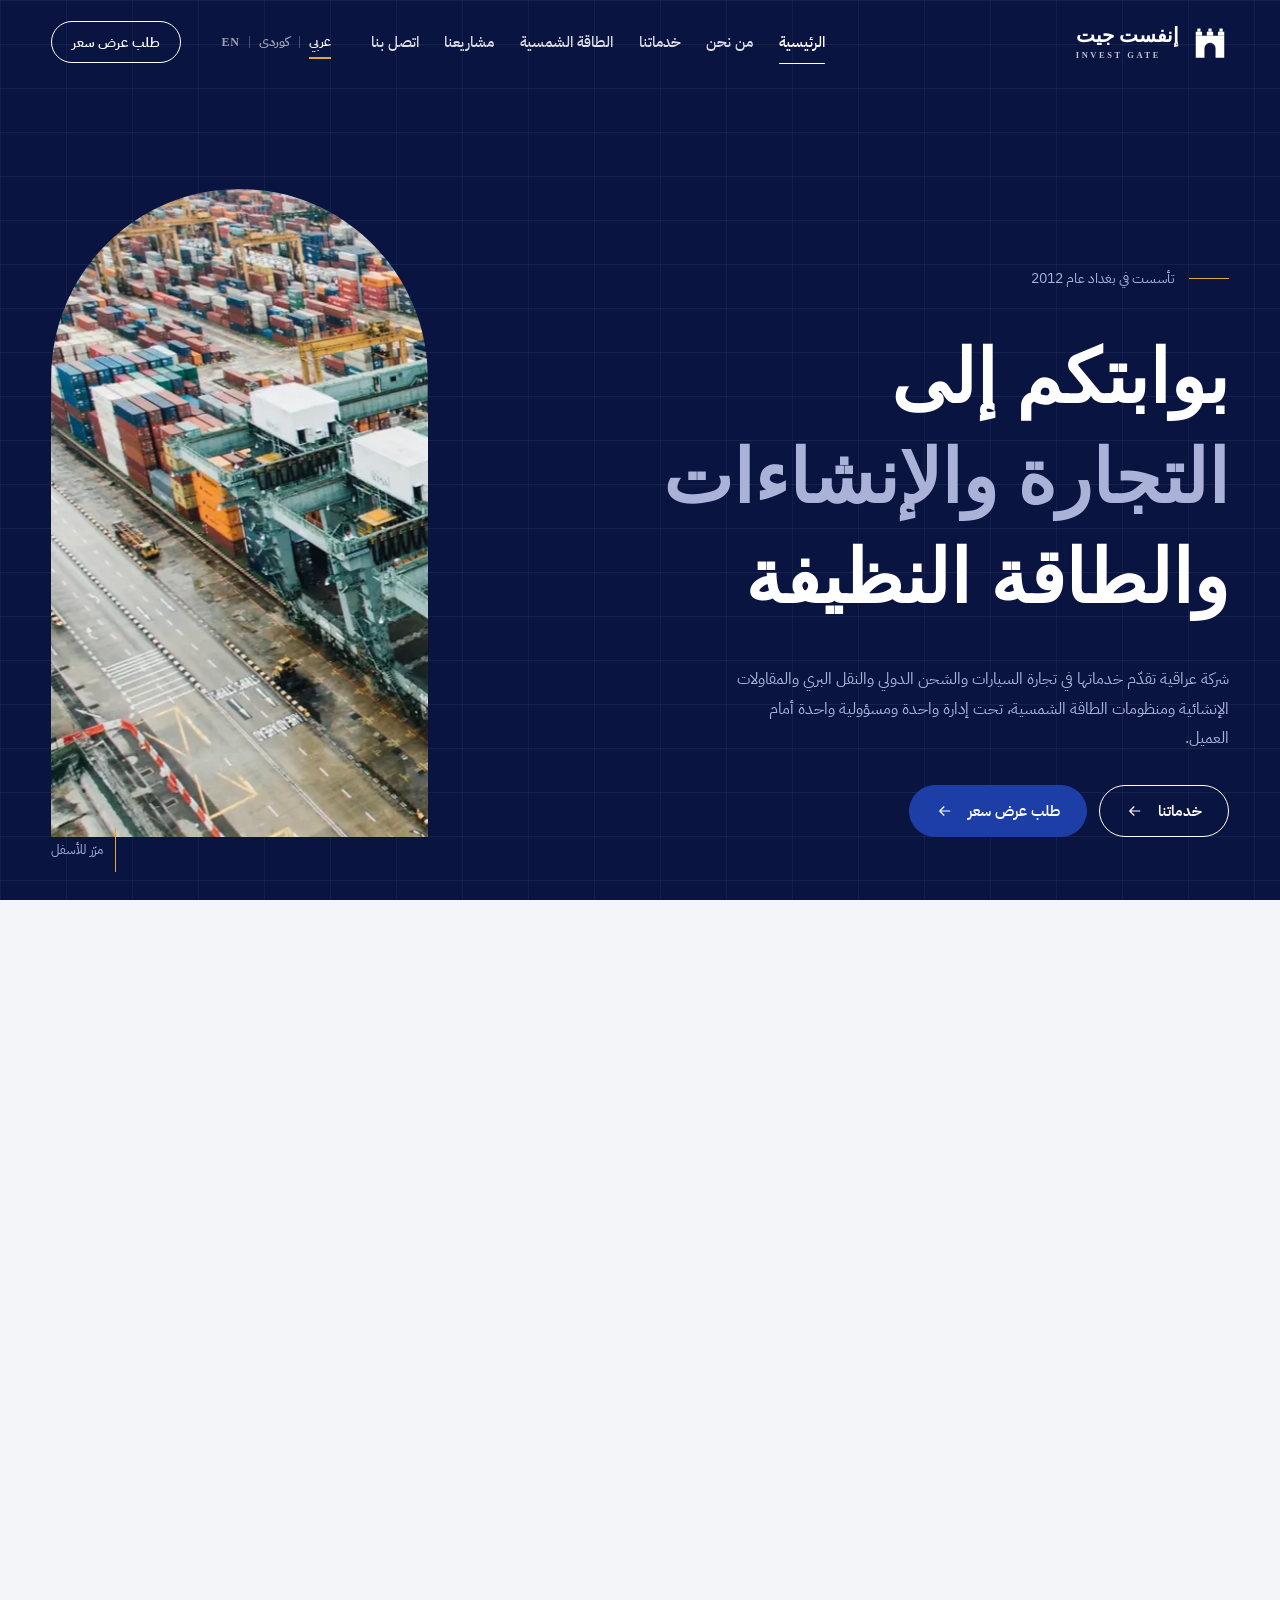
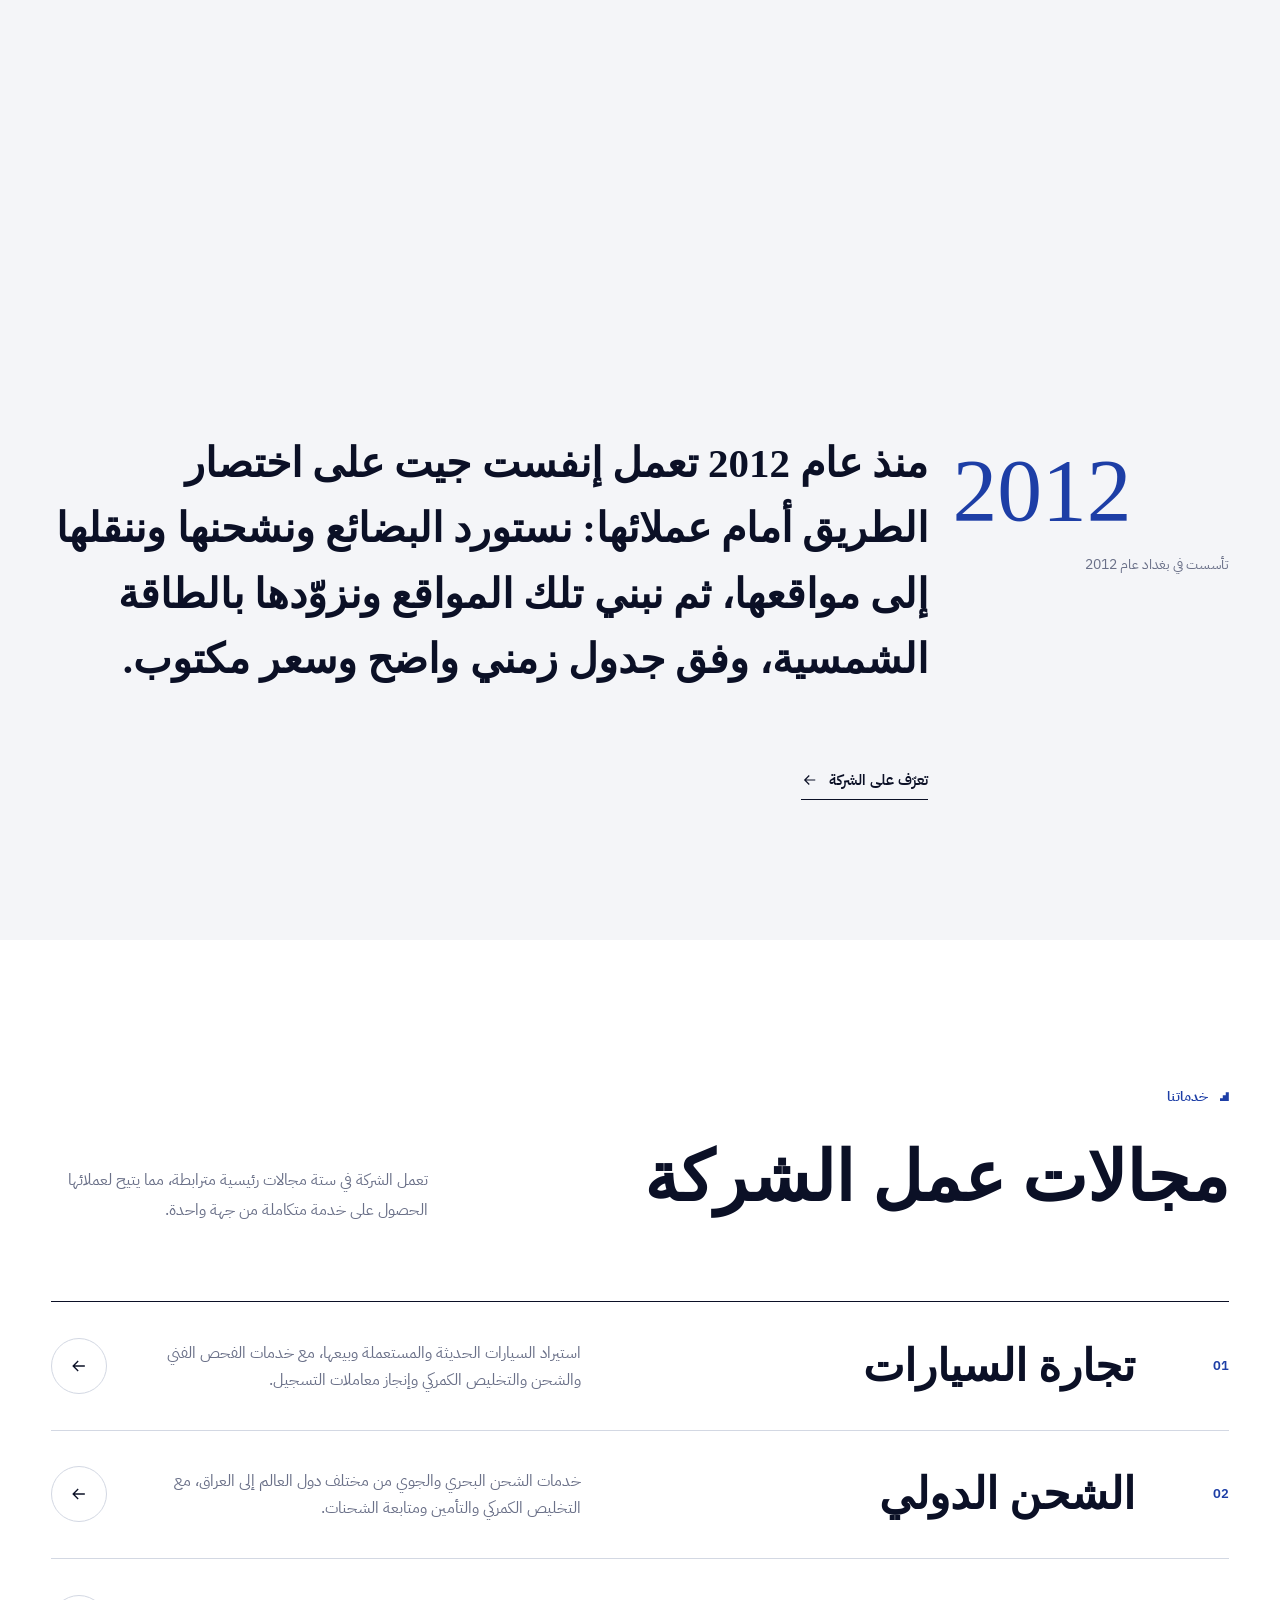
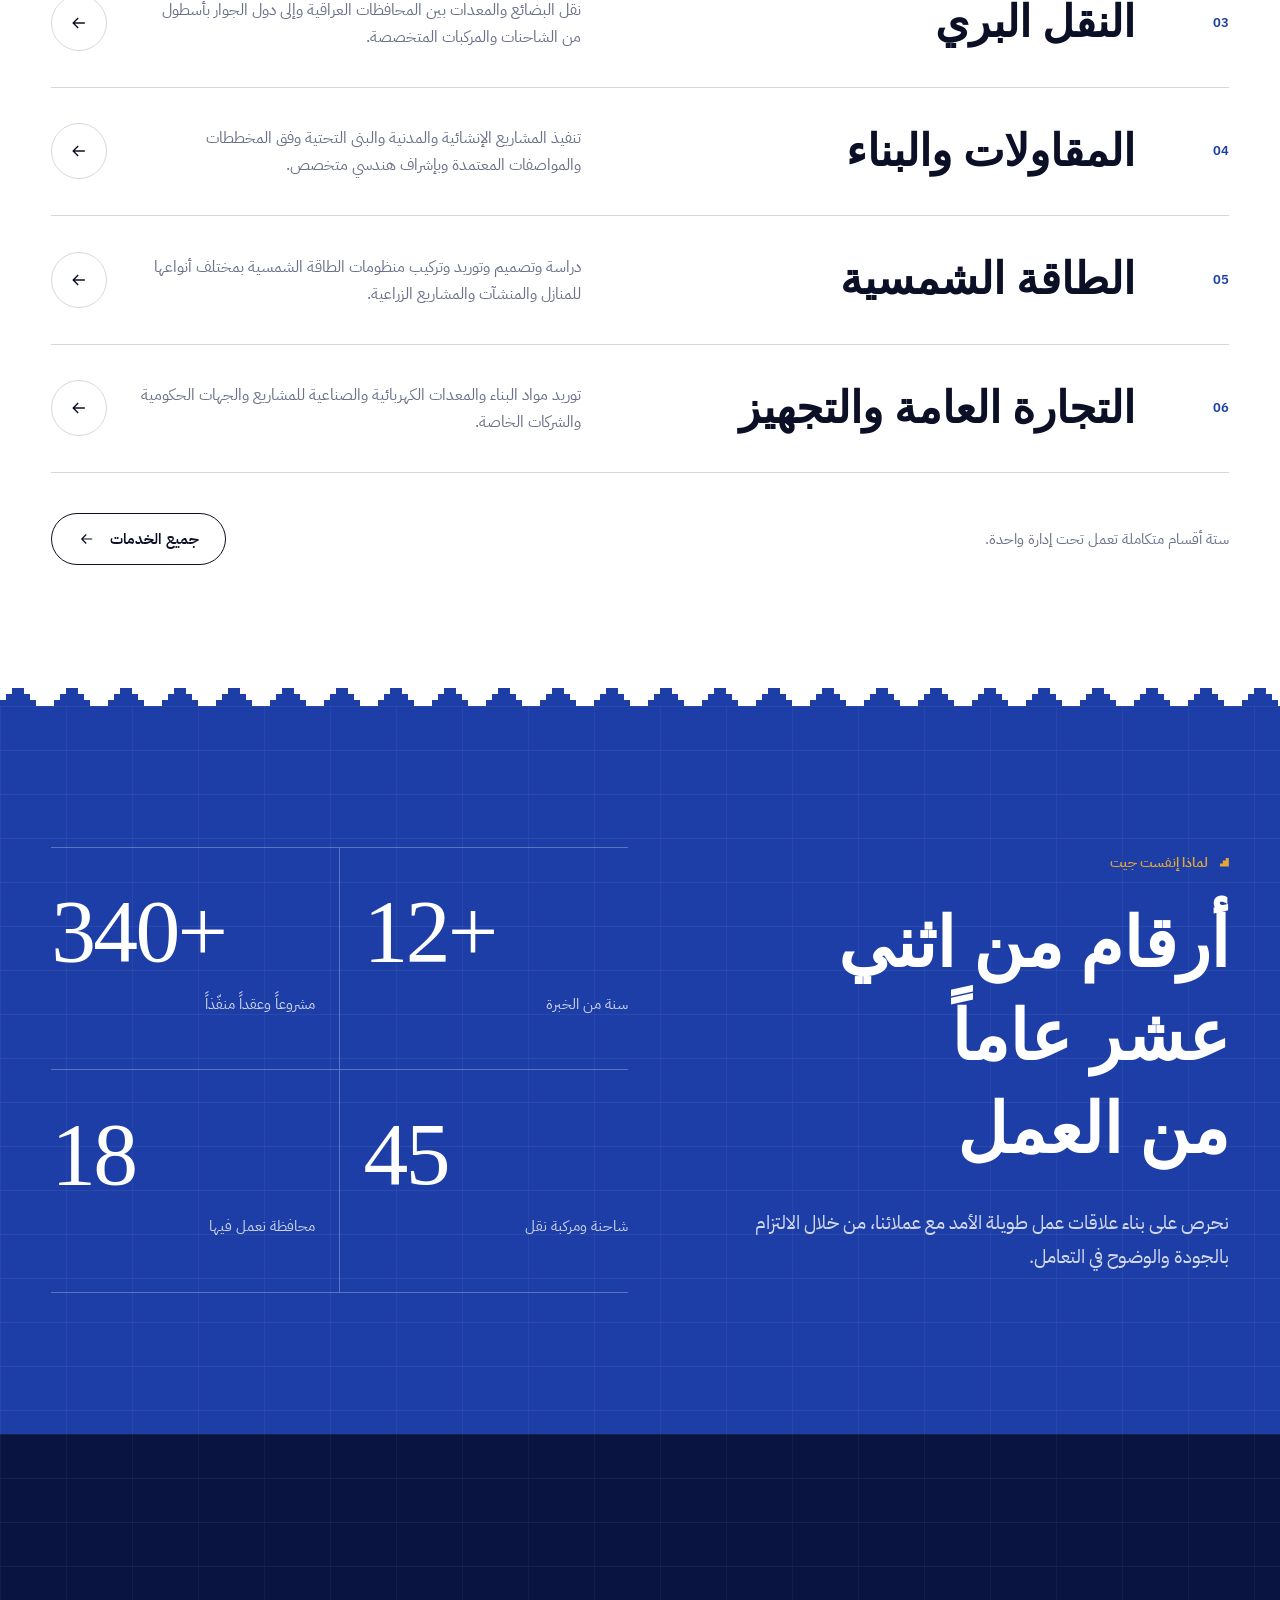
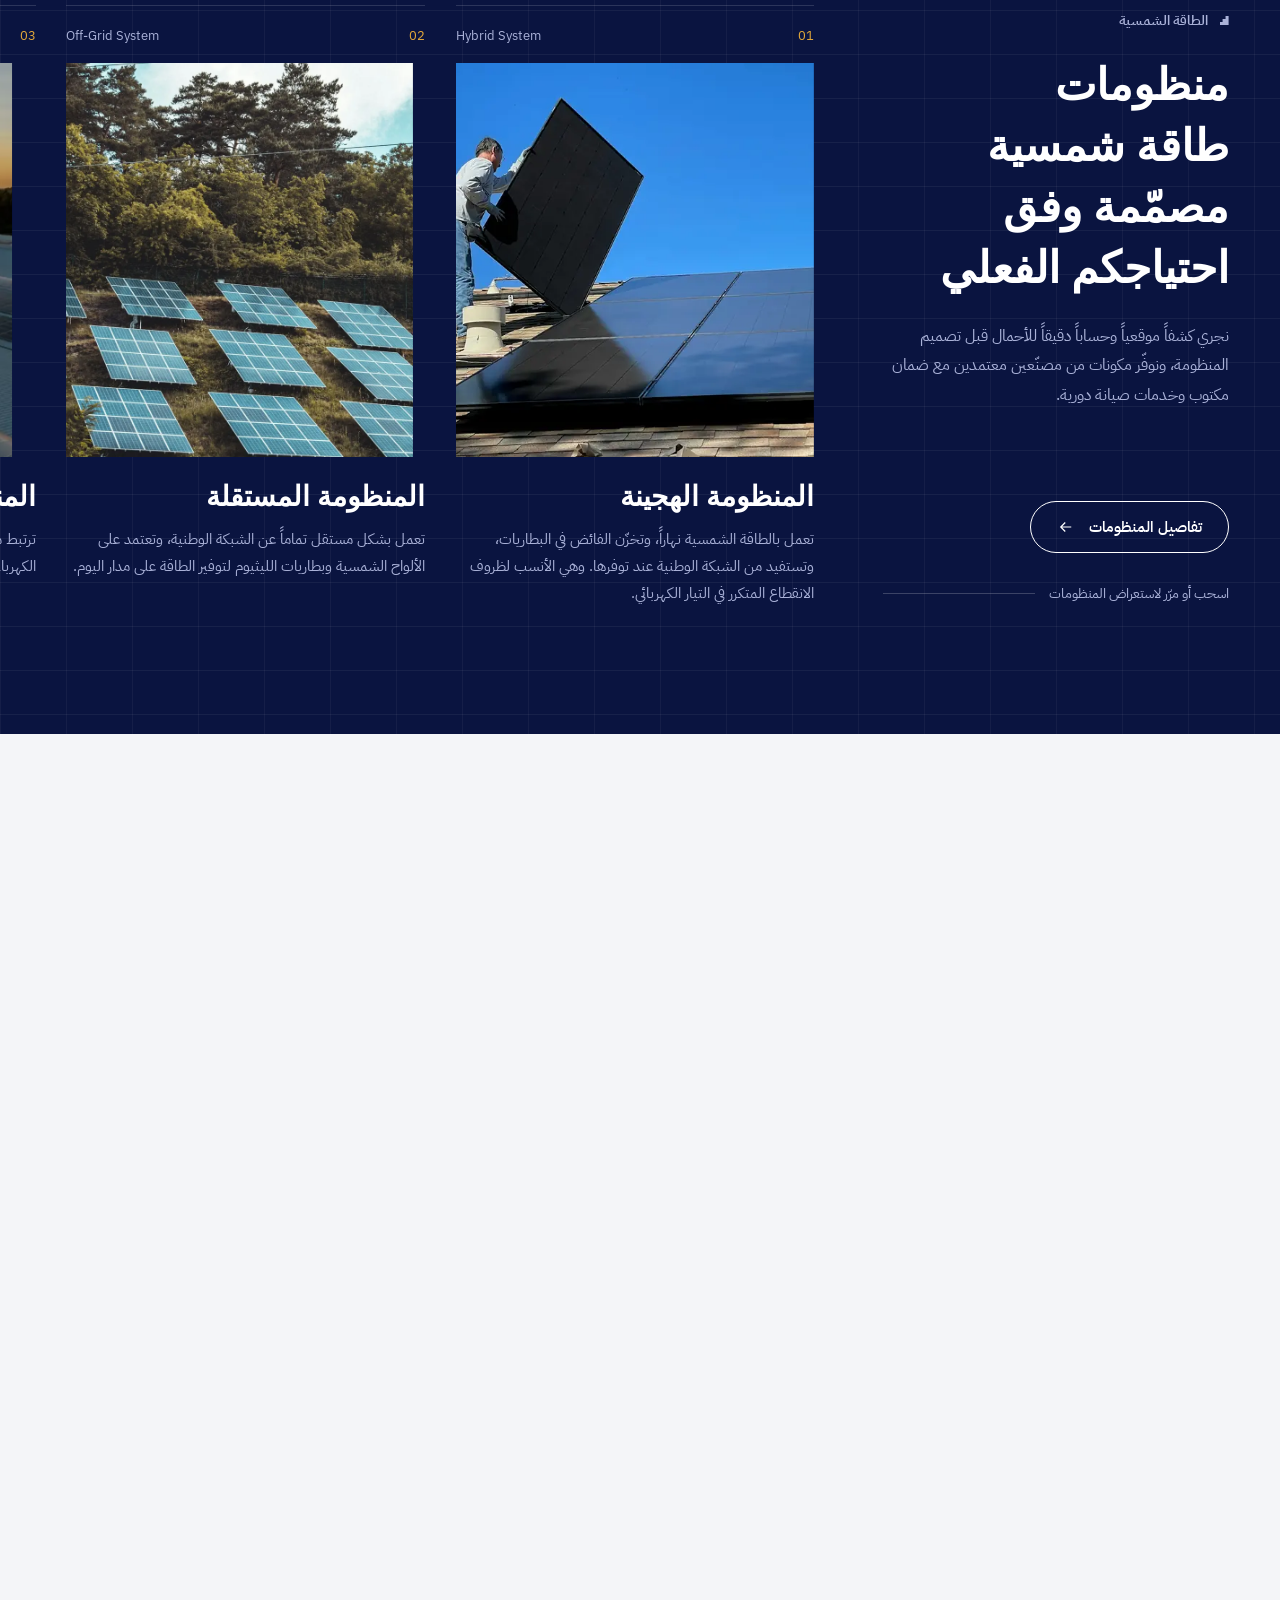
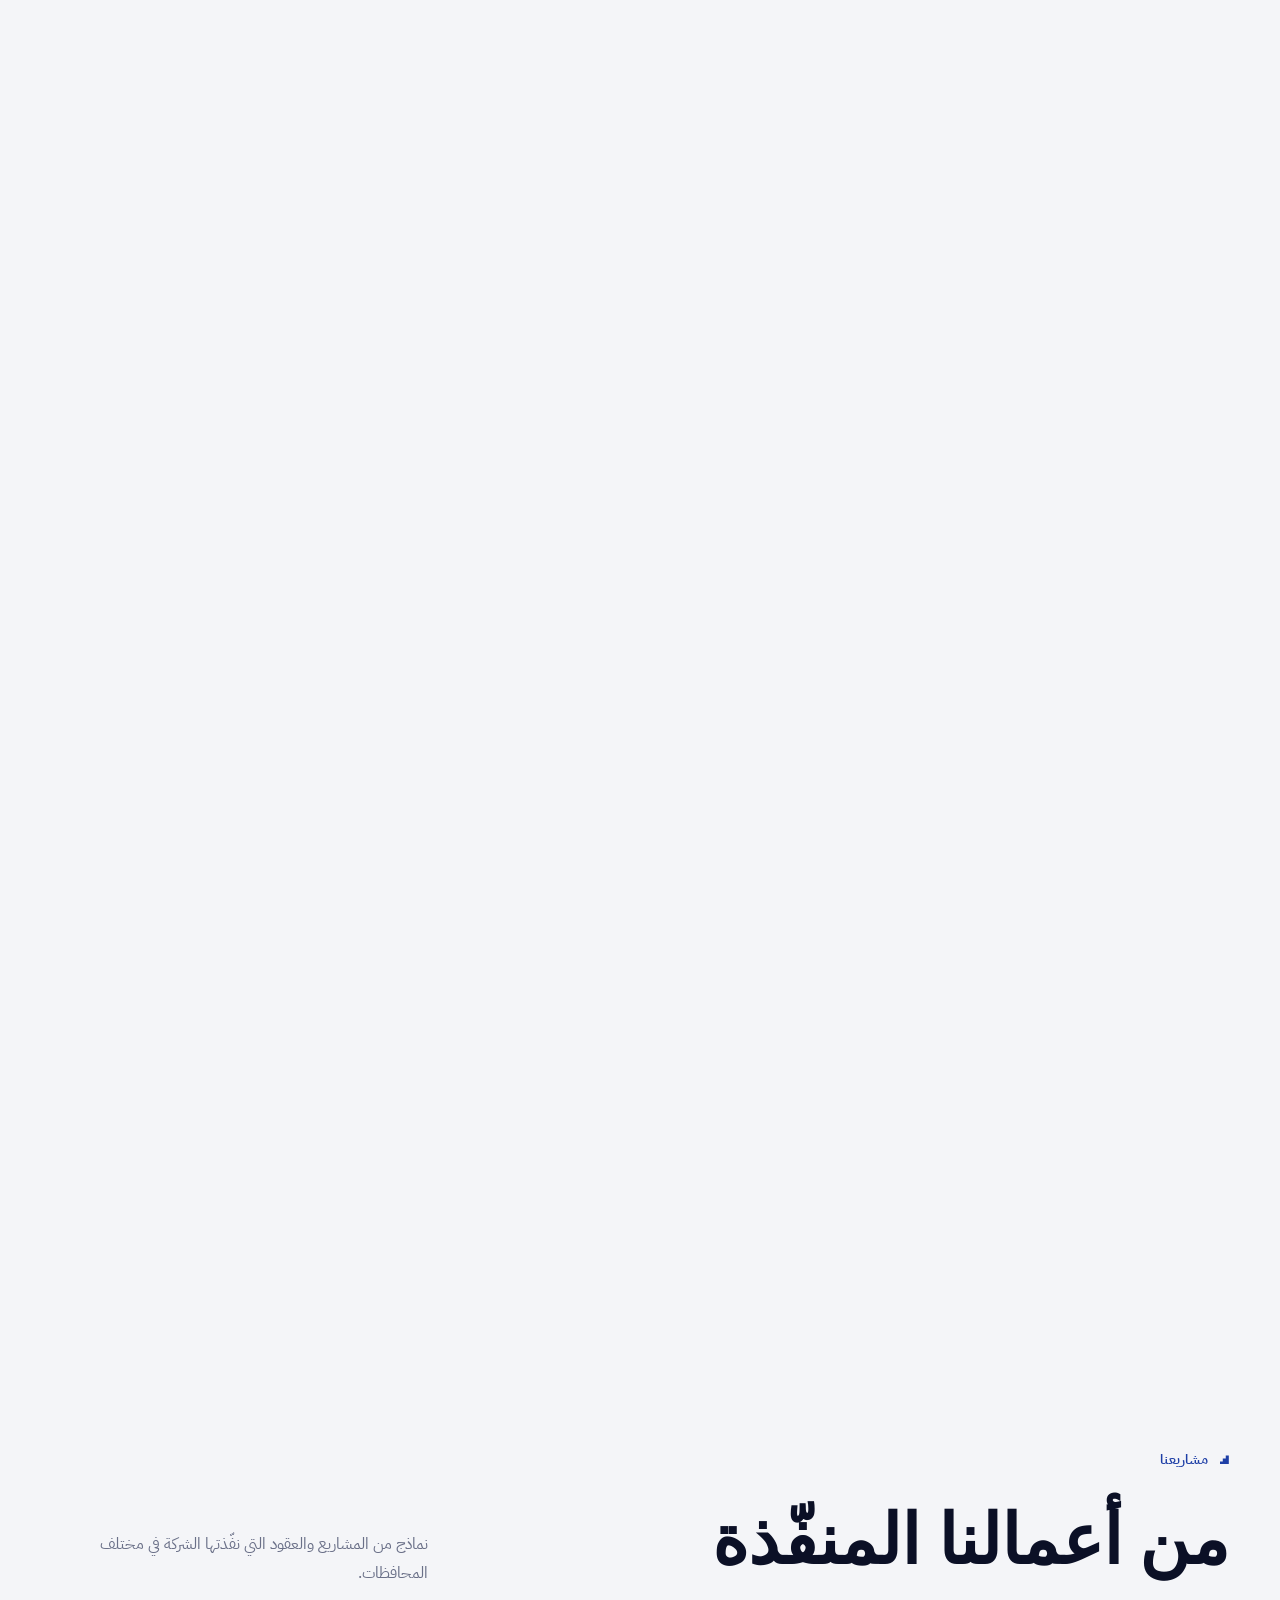
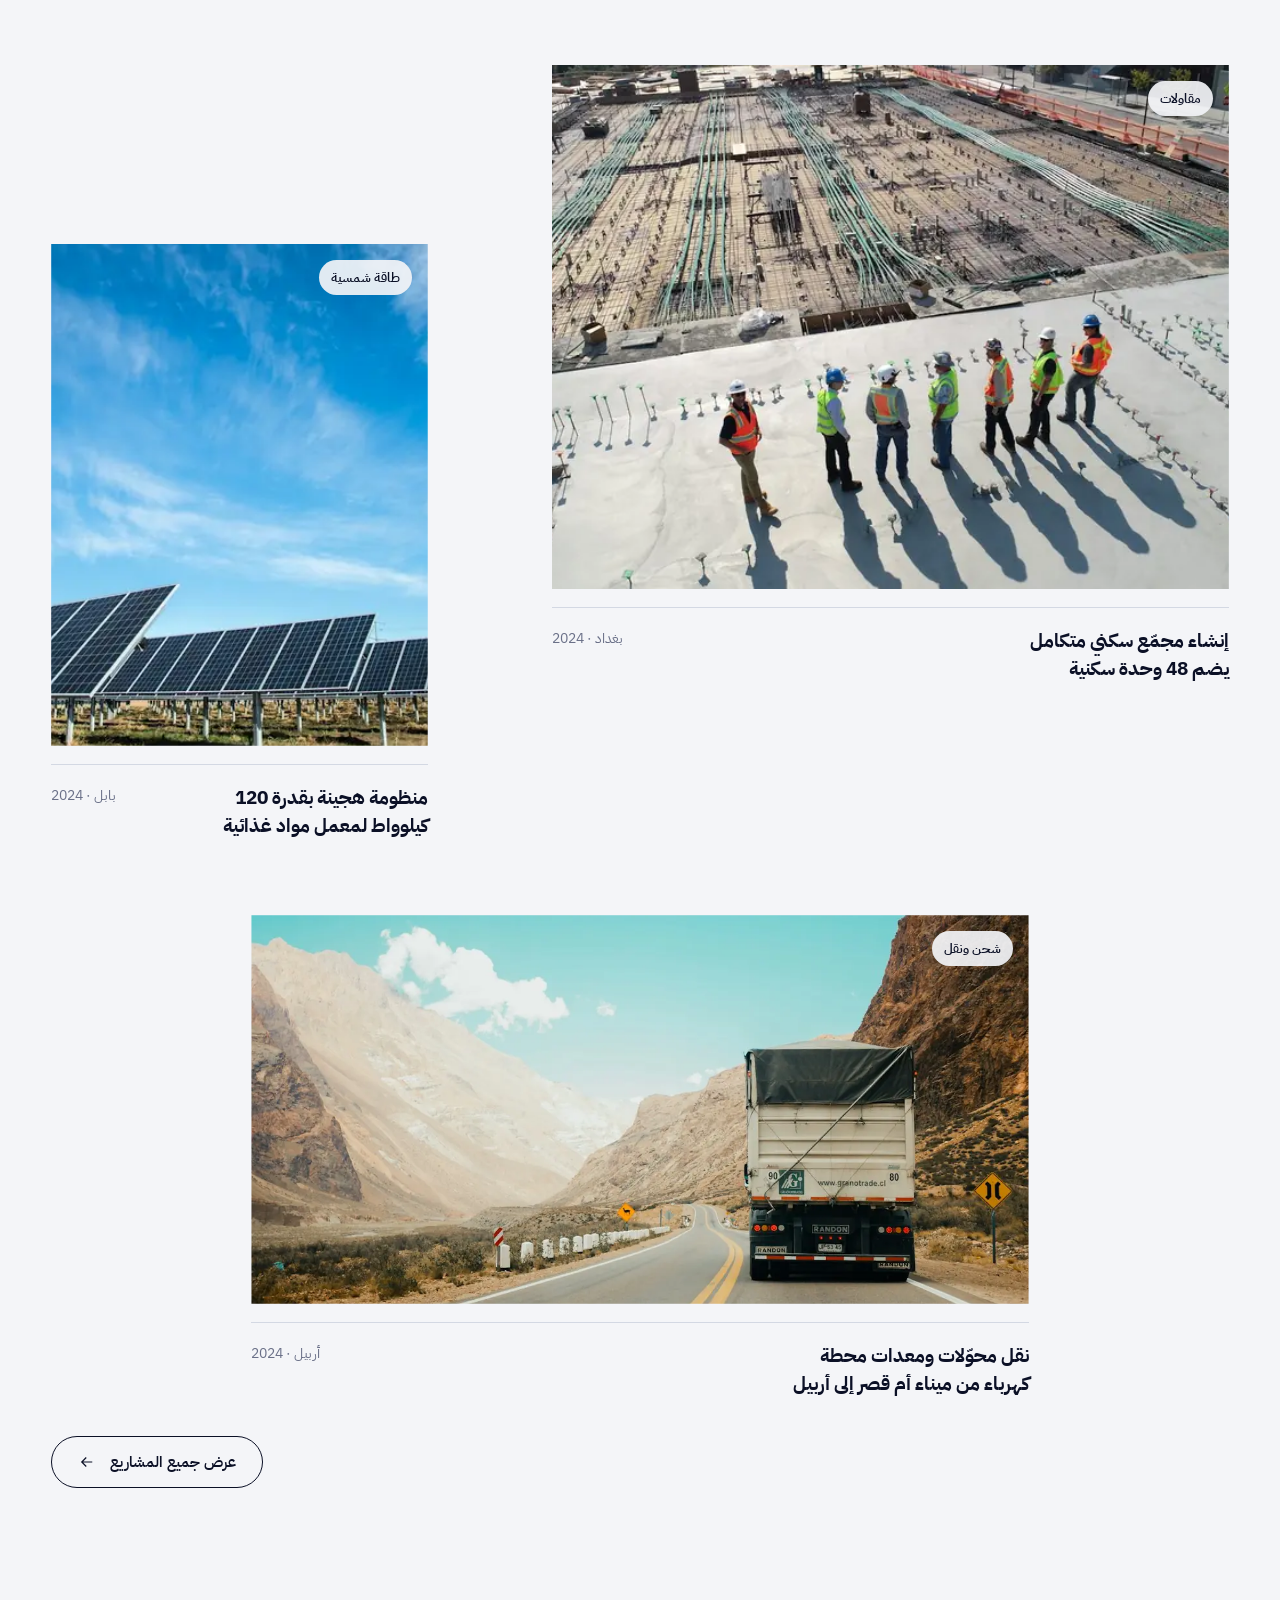
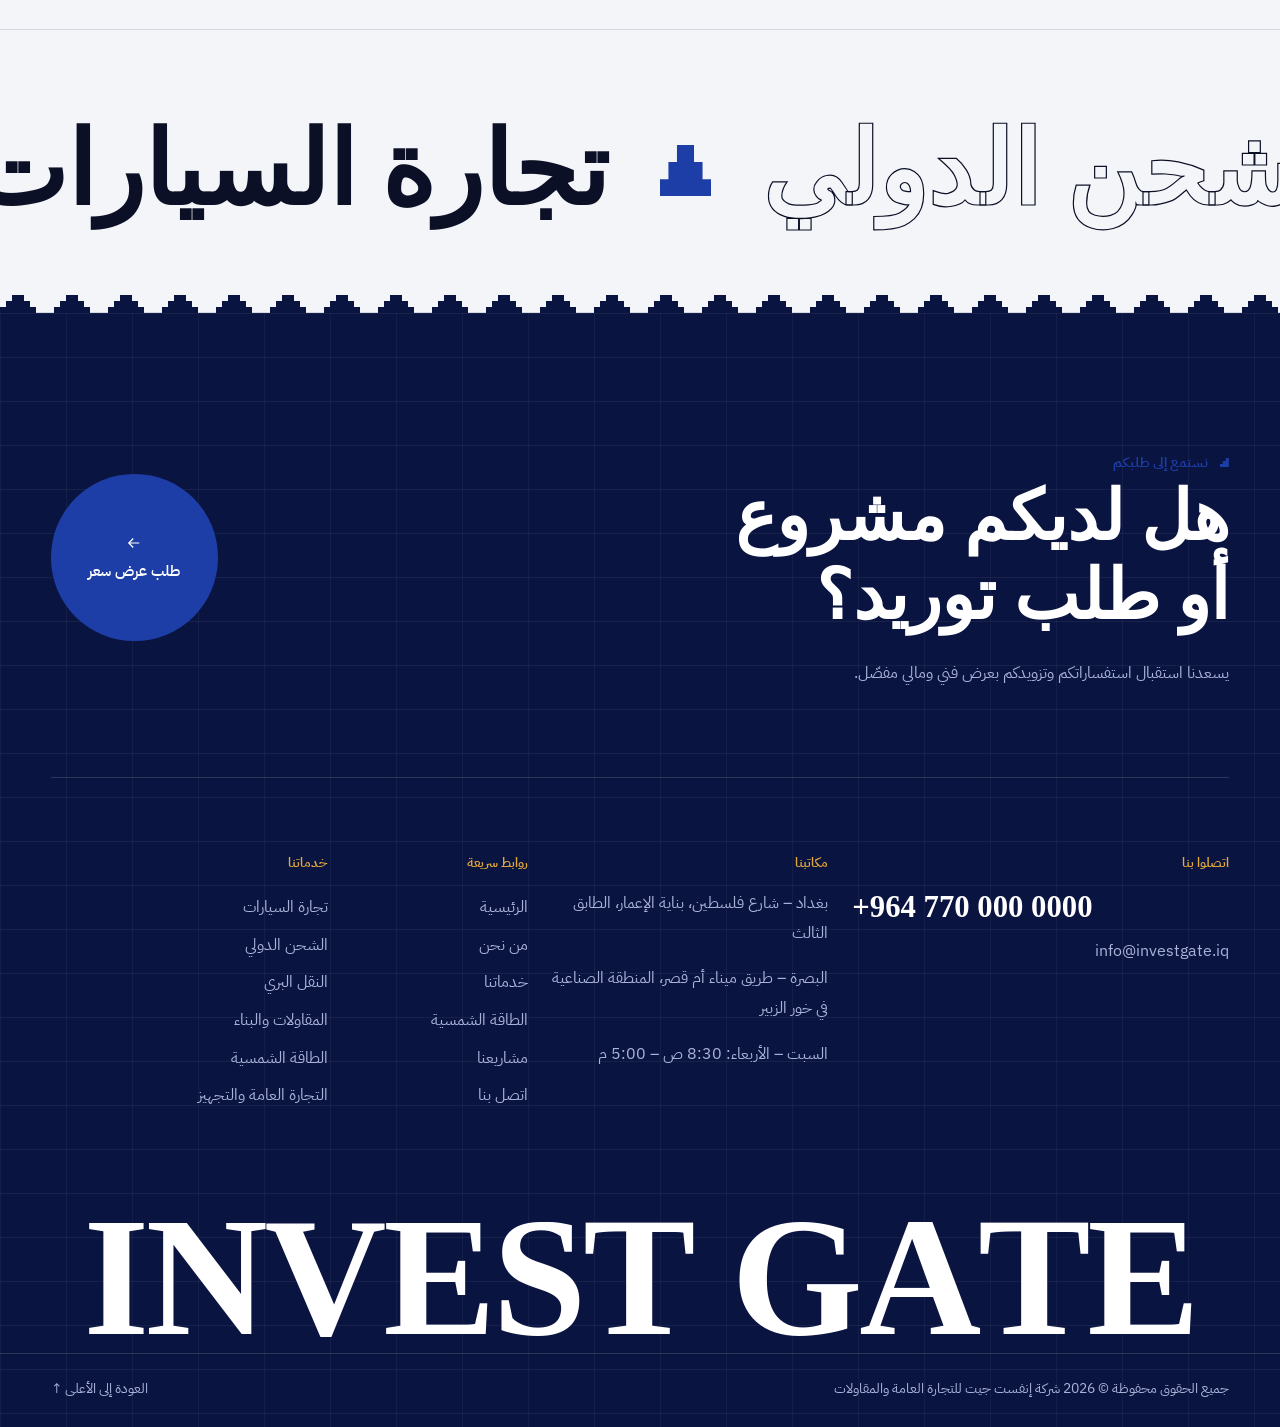
==== commit 7c00fbd0: "تغيير خط العناوين إلى خط كلاسيكي حديث - Noto Naskh Arabic للعناوين العربية والكوردية - Playfair Disp" ====
--- a/invest-gate/index.html
+++ b/invest-gate/index.html
@@ -20,7 +20,7 @@
 <link rel="icon" href="favicon.svg" type="image/svg+xml">
 <link rel="apple-touch-icon" href="apple-touch-icon.png">
 <script>(function(h){h.classList.add('js');try{var s=sessionStorage;if(s.getItem('ig-seen')||matchMedia('(prefers-reduced-motion: reduce)').matches)h.classList.add('no-loader');if(s.getItem('ig-pt')){h.classList.add('pt-in');s.removeItem('ig-pt')}}catch(e){h.classList.add('no-loader')}})(document.documentElement)</script>
-<link rel="preload" href="assets/fonts/reemkufi-arabic-8d4eff.woff2" as="font" type="font/woff2" crossorigin><link rel="preload" href="assets/fonts/ibmplexsansarabic-arabic-00b30d.woff2" as="font" type="font/woff2" crossorigin>
+<link rel="preload" href="assets/fonts/notonaskharabic-arabic-8f575f.woff2" as="font" type="font/woff2" crossorigin><link rel="preload" href="assets/fonts/ibmplexsansarabic-arabic-00b30d.woff2" as="font" type="font/woff2" crossorigin>
 <link rel="stylesheet" href="assets/css/fonts.css">
 <link rel="stylesheet" href="assets/css/main.css">
 </head>
--- a/invest-gate/assets/css/fonts.css
+++ b/invest-gate/assets/css/fonts.css
@@ -1,30 +1,28 @@
-/* Reem+Kufi arabic */
+/* Noto+Naskh+Arabic arabic */
 @font-face {
   font-family: 'IG Display';
   font-style: normal;
   font-weight: 400 700;
   font-display: swap;
-  src: url(../fonts/reemkufi-arabic-8d4eff.woff2) format('woff2');
+  src: url(../fonts/notonaskharabic-arabic-8f575f.woff2) format('woff2');
   unicode-range: U+0600-06FF, U+0750-077F, U+0870-088E, U+0890-0891, U+0897-08E1, U+08E3-08FF, U+200C-200E, U+2010-2011, U+204F, U+2E41, U+FB50-FDFF, U+FE70-FE74, U+FE76-FEFC, U+102E0-102FB, U+10E60-10E7E, U+10EC2-10EC4, U+10EFC-10EFF, U+1EE00-1EE03, U+1EE05-1EE1F, U+1EE21-1EE22, U+1EE24, U+1EE27, U+1EE29-1EE32, U+1EE34-1EE37, U+1EE39, U+1EE3B, U+1EE42, U+1EE47, U+1EE49, U+1EE4B, U+1EE4D-1EE4F, U+1EE51-1EE52, U+1EE54, U+1EE57, U+1EE59, U+1EE5B, U+1EE5D, U+1EE5F, U+1EE61-1EE62, U+1EE64, U+1EE67-1EE6A, U+1EE6C-1EE72, U+1EE74-1EE77, U+1EE79-1EE7C, U+1EE7E, U+1EE80-1EE89, U+1EE8B-1EE9B, U+1EEA1-1EEA3, U+1EEA5-1EEA9, U+1EEAB-1EEBB, U+1EEF0-1EEF1;
 }
-/* Archivo latin-ext */
+/* Playfair+Display latin-ext */
 @font-face {
   font-family: 'IG Display';
   font-style: normal;
-  font-weight: 100 900;
-  font-stretch: 62% 125%;
+  font-weight: 400 900;
   font-display: swap;
-  src: url(../fonts/archivo-latin-ext-c422bf.woff2) format('woff2');
+  src: url(../fonts/playfairdisplay-latin-ext-413626.woff2) format('woff2');
   unicode-range: U+0100-02BA, U+02BD-02C5, U+02C7-02CC, U+02CE-02D7, U+02DD-02FF, U+0304, U+0308, U+0329, U+1D00-1DBF, U+1E00-1E9F, U+1EF2-1EFF, U+2020, U+20A0-20AB, U+20AD-20C0, U+2113, U+2C60-2C7F, U+A720-A7FF;
 }
-/* Archivo latin */
+/* Playfair+Display latin */
 @font-face {
   font-family: 'IG Display';
   font-style: normal;
-  font-weight: 100 900;
-  font-stretch: 62% 125%;
+  font-weight: 400 900;
   font-display: swap;
-  src: url(../fonts/archivo-latin-b92029.woff2) format('woff2');
+  src: url(../fonts/playfairdisplay-latin-48d1e9.woff2) format('woff2');
   unicode-range: U+0000-00FF, U+0131, U+0152-0153, U+02BB-02BC, U+02C6, U+02DA, U+02DC, U+0304, U+0308, U+0329, U+2000-206F, U+20AC, U+2122, U+2191, U+2193, U+2212, U+2215, U+FEFF, U+FFFD;
 }
 /* IBM+Plex+Sans+Arabic arabic */
--- a/invest-gate/assets/css/main.css
+++ b/invest-gate/assets/css/main.css
@@ -22,7 +22,7 @@
   --on-dark-2:#aab2d8;
   --line-dark:rgba(255,255,255,.14);
 
-  --f-d:"IG Display","Reem Kufi","Archivo",Tahoma,sans-serif;
+  --f-d:"IG Display","Noto Naskh Arabic","Playfair Display",Georgia,serif;
   --f-t:"IG Text","IBM Plex Sans Arabic","IBM Plex Sans",Tahoma,sans-serif;
 
   --g:clamp(16px,4vw,56px);          /* page gutter */
@@ -70,7 +70,7 @@
 button{font:inherit;color:inherit;background:none;border:0;padding:0;cursor:pointer}
 p{margin:0 0 1em}
 h1,h2,h3,h4{margin:0;font-family:var(--f-d);font-weight:700;line-height:1.25;text-wrap:balance;letter-spacing:0}
-html:lang(en) h1,html:lang(en) h2,html:lang(en) h3,html:lang(en) h4{font-stretch:118%;letter-spacing:-.02em;line-height:1.05}
+html:lang(en) h1,html:lang(en) h2,html:lang(en) h3,html:lang(en) h4{letter-spacing:-.01em;line-height:1.1;font-weight:600}
 ul,ol{margin:0;padding:0;list-style:none}
 .work__cap h3,.value h3,.spec h3,.tl__item h3,.type .fit b{font-family:var(--f-t);font-weight:600;font-stretch:100%;letter-spacing:0}
 ::selection{background:var(--lapis);color:#fff}
@@ -107,18 +107,18 @@
 .eyebrow::before{content:"";width:9px;height:9px;background:currentColor;clip-path:polygon(0 100%,0 66%,33% 66%,33% 33%,66% 33%,66% 0,100% 0,100% 100%)}
 html:lang(en) .eyebrow{text-transform:uppercase;letter-spacing:.14em;font-size:12px}
 .bg-night .eyebrow,.bg-lapis .eyebrow{color:var(--ochre)}
-.h-xl{font-size:var(--step5);line-height:1.08}
-.h-l{font-size:var(--step4);line-height:1.12}
-.h-m{font-size:var(--step3);line-height:1.2}
+.h-xl{font-size:var(--step5);line-height:1.3}
+.h-l{font-size:var(--step4);line-height:1.35}
+.h-m{font-size:var(--step3);line-height:1.4}
 .h-s{font-size:var(--step2);line-height:1.3}
-html:lang(en) .h-xl,html:lang(en) .h-l{line-height:.98}
+html:lang(en) .h-xl,html:lang(en) .h-l{line-height:1.05}
 .lead{font-size:var(--step1);line-height:1.8;color:var(--ink-2);max-width:56ch}
 .bg-night .lead,.bg-lapis .lead{color:var(--on-dark-2)}
 .muted{color:var(--mute)}
 .ltr{direction:ltr;unicode-bidi:isolate}
 
 /* split words (JS adds .w/.wi) */
-.w{display:inline-block;overflow:hidden;vertical-align:top;padding-block:.08em .14em;margin-block:-.08em -.14em}
+.w{display:inline-block;overflow:hidden;vertical-align:top;padding-block:.16em .3em;margin-block:-.16em -.3em}
 .wi{display:inline-block;will-change:transform}
 
 /* ---------- buttons & links ---------- */
@@ -156,8 +156,8 @@
 .ldr__mark{width:96px;height:96px}
 .ldr__mark rect,.ldr__mark path{fill:#fff}
 .ldr__name{font-family:var(--f-d);font-size:20px;font-weight:700;letter-spacing:.02em}
-.ldr__name small{display:block;text-align:center;font-family:var(--f-d);font-stretch:125%;font-size:10px;letter-spacing:.32em;opacity:.7;margin-top:6px;direction:ltr}
-.ldr__count{position:absolute;bottom:var(--g);inset-inline-end:var(--g);font-family:var(--f-d);font-stretch:125%;font-size:clamp(48px,9vw,140px);font-weight:300;line-height:1;opacity:.9;direction:ltr;font-variant-numeric:tabular-nums}
+.ldr__name small{display:block;text-align:center;font-family:var(--f-d);font-size:10px;letter-spacing:.32em;opacity:.7;margin-top:6px;direction:ltr}
+.ldr__count{position:absolute;bottom:var(--g);inset-inline-end:var(--g);font-family:var(--f-d);font-size:clamp(48px,9vw,140px);font-weight:300;line-height:1;opacity:.9;direction:ltr;font-variant-numeric:tabular-nums}
 @keyframes ldrFailsafe{to{opacity:0;visibility:hidden}}
 .no-loader .ldr{display:none}
 
@@ -178,8 +178,8 @@
 .brand__mark .m{fill:currentColor}
 .brand__txt{display:flex;flex-direction:column;line-height:1.1}
 .brand__txt b{font-family:var(--f-d);font-size:20px;font-weight:700}
-.brand__txt small{font-family:var(--f-d);font-stretch:125%;font-size:8.5px;letter-spacing:.3em;font-weight:600;opacity:.75;margin-top:5px;direction:ltr;text-align:start}
-html:lang(en) .brand__txt b{font-stretch:118%;font-size:18px;letter-spacing:-.01em}
+.brand__txt small{font-family:var(--f-d);font-size:8.5px;letter-spacing:.3em;font-weight:600;opacity:.75;margin-top:5px;direction:ltr;text-align:start}
+html:lang(en) .brand__txt b{font-size:18px;letter-spacing:-.01em}
 .nav{display:flex;gap:clamp(14px,2vw,32px);margin-inline-start:auto}
 .nav a{position:relative;font-size:15px;font-weight:500;padding-block:8px;opacity:.86;transition:opacity .3s}
 .nav a::after{content:"";position:absolute;inset-inline:0;bottom:0;height:1px;background:currentColor;transform:scaleX(0);transform-origin:var(--to,left);transition:transform .5s var(--ease)}
@@ -190,7 +190,7 @@
 .langs a:hover{opacity:1}
 .langs a[aria-current="true"]{opacity:1}
 .langs a[aria-current="true"]::after{content:"";position:absolute;inset-inline:7px;bottom:1px;height:2px;background:var(--ochre)}
-.langs a[lang="en"]{font-family:var(--f-d);font-stretch:125%;letter-spacing:.06em;font-size:12px}
+.langs a[lang="en"]{font-family:var(--f-d);letter-spacing:.06em;font-size:12px}
 .langs .sep{width:1px;height:12px;background:currentColor;opacity:.25}
 .hdr__cta{padding:12px 20px;font-size:14px;--b:currentColor;color:inherit}
 .hdr.is-solid .hdr__cta{--b:var(--ink)}
@@ -212,10 +212,10 @@
 .ovl__body{flex:1;display:grid;grid-template-columns:1.4fr 1fr;gap:var(--g);align-items:end;padding-block:24px 40px;overflow:auto}
 .ovl__links li{border-top:1px solid var(--line-dark)}
 .ovl__links li:last-child{border-bottom:1px solid var(--line-dark)}
-.ovl__links a{display:flex;align-items:baseline;gap:18px;padding-block:10px;font-family:var(--f-d);font-size:clamp(30px,5.2vw,64px);font-weight:700;line-height:1.25;transition:color .3s,padding .5s var(--ease)}
+.ovl__links a{display:flex;align-items:baseline;gap:18px;padding-block:8px;font-family:var(--f-d);font-size:clamp(30px,5.2vw,64px);font-weight:700;line-height:1.45;transition:color .3s,padding .5s var(--ease)}
 .ovl__links a i{font-style:normal;font-family:var(--f-t);font-size:13px;color:var(--ochre);font-weight:500;min-width:2ch}
 .ovl__links a:hover{color:var(--ochre);padding-inline-start:14px}
-html:lang(en) .ovl__links a{font-stretch:118%;letter-spacing:-.02em}
+html:lang(en) .ovl__links a{letter-spacing:-.02em}
 .ovl__aside{display:grid;gap:28px;color:var(--on-dark-2);font-size:15px}
 .ovl__aside h4{font-family:var(--f-t);font-size:12.5px;font-weight:600;color:var(--ochre);margin-bottom:8px}
 html:lang(en) .ovl__aside h4{text-transform:uppercase;letter-spacing:.14em}
@@ -230,8 +230,8 @@
 .gate__copy{grid-column:1 / span 7;position:relative;z-index:2}
 .gate__meta{display:flex;align-items:center;gap:14px;font-size:14px;color:var(--on-dark-2);margin-bottom:clamp(20px,4vh,40px)}
 .gate__meta::before{content:"";width:40px;height:1px;background:var(--ochre)}
-.gate__title{font-size:var(--step5);line-height:1.12;color:#fff}
-html:lang(en) .gate__title{line-height:.98;font-size:clamp(40px,5.6vw,96px)}
+.gate__title{font-size:clamp(40px,5.8vw,96px);line-height:1.35;color:#fff}
+html:lang(en) .gate__title{line-height:1.05;font-size:clamp(40px,5.6vw,96px)}
 html:lang(en) .phero__title{font-size:clamp(40px,6.4vw,110px)}
 .gate__title .ln{display:block}
 .gate__title .ln:nth-child(2){color:var(--on-dark-2)}
@@ -258,9 +258,9 @@
 /* ---------- intro statement ---------- */
 .intro__grid{display:grid;grid-template-columns:repeat(12,1fr);gap:24px}
 .intro__meta{grid-column:1 / span 3;display:grid;align-content:start;gap:18px;font-size:14px;color:var(--mute);padding-top:14px}
-.intro__meta b{display:block;font-family:var(--f-d);font-stretch:125%;font-size:clamp(56px,7vw,110px);font-weight:300;color:var(--lapis);line-height:1;direction:ltr;text-align:start}
-.intro__text{grid-column:4 / span 9;font-family:var(--f-d);font-size:clamp(26px,3.3vw,52px);line-height:1.5;font-weight:600;color:var(--ink);margin:0}
-html:lang(en) .intro__text{font-stretch:110%;line-height:1.2;letter-spacing:-.02em}
+.intro__meta b{display:block;font-family:var(--f-d);font-size:clamp(56px,7vw,110px);font-weight:300;color:var(--lapis);line-height:1;direction:ltr;text-align:start}
+.intro__text{grid-column:4 / span 9;font-family:var(--f-d);font-size:clamp(26px,3.2vw,50px);line-height:1.6;font-weight:600;color:var(--ink);margin:0}
+html:lang(en) .intro__text{line-height:1.25;letter-spacing:-.01em}
 .intro__text .sw{transition:none}
 .intro__link{grid-column:4 / span 9;margin-top:clamp(28px,4vw,48px)}
 
@@ -274,8 +274,8 @@
 .rows{border-top:1px solid var(--ink)}
 .row{position:relative;display:grid;grid-template-columns:70px minmax(0,1.2fr) minmax(0,1fr) 64px;gap:24px;align-items:center;padding-block:clamp(22px,2.6vw,38px);border-bottom:1px solid var(--line);transition:opacity .5s var(--ease)}
 .row__i{font-size:13px;font-weight:600;color:var(--lapis);font-variant-numeric:tabular-nums}
-.row__t{font-family:var(--f-d);font-size:clamp(26px,3.4vw,52px);font-weight:700;line-height:1.2;transition:transform .7s var(--ease),color .4s}
-html:lang(en) .row__t{font-stretch:118%;letter-spacing:-.02em}
+.row__t{font-family:var(--f-d);font-size:clamp(26px,3.4vw,52px);font-weight:700;line-height:1.4;transition:transform .7s var(--ease),color .4s}
+html:lang(en) .row__t{letter-spacing:-.02em}
 .row__d{color:var(--mute);font-size:15.5px;line-height:1.75;margin:0;max-width:44ch}
 .row__go{justify-self:end;width:56px;height:56px;border-radius:50%;border:1px solid var(--line);display:grid;place-items:center;transition:background .5s var(--ease),border-color .5s,color .4s}
 .row__go .arr{width:20px;height:20px}
@@ -299,7 +299,7 @@
 .num{padding:clamp(22px,3vw,40px) 0 clamp(26px,3vw,44px);border-bottom:1px solid rgba(255,255,255,.28)}
 .num:nth-child(odd){padding-inline-end:24px}
 .num:nth-child(even){padding-inline-start:24px;border-inline-start:1px solid rgba(255,255,255,.28)}
-.num b{display:block;font-family:var(--f-d);font-stretch:125%;font-size:clamp(52px,7vw,112px);font-weight:300;line-height:1;letter-spacing:-.03em;direction:ltr;text-align:start;font-variant-numeric:tabular-nums}
+.num b{display:block;font-family:var(--f-d);font-size:clamp(52px,7vw,112px);font-weight:300;line-height:1;letter-spacing:-.03em;direction:ltr;text-align:start;font-variant-numeric:tabular-nums}
 .num span{display:block;margin-top:14px;color:rgba(255,255,255,.78);font-size:15px}
 
 /* ---------- horizontal solar band ---------- */
@@ -339,16 +339,16 @@
 .work--b .work__img img,.gitem:nth-child(6n+2) .work__img img{object-position:50% 85%}
 .work__cap{display:flex;justify-content:space-between;gap:24px;padding-top:18px;border-top:1px solid var(--line);margin-top:18px}
 .work__cap h3{font-size:var(--step1);line-height:1.45;font-weight:700;max-width:30ch}
-html:lang(en) .work__cap h3{font-stretch:105%;letter-spacing:-.01em;line-height:1.25}
+html:lang(en) .work__cap h3{letter-spacing:-.01em;line-height:1.25}
 .work__cap span{font-size:13.5px;color:var(--mute);white-space:nowrap}
 .pill{position:absolute;z-index:2;top:16px;inset-inline-start:16px;background:rgba(244,245,248,.92);color:var(--ink);font-size:12.5px;font-weight:600;padding:6px 12px;border-radius:999px}
 
 /* ---------- marquee ---------- */
 .mq{overflow:hidden;padding-block:clamp(30px,5vw,70px);border-block:1px solid var(--line);direction:ltr}
 .mq__track{display:flex;width:max-content;will-change:transform}
-.mq__item{display:flex;align-items:center;gap:clamp(28px,4vw,60px);padding-inline-end:clamp(28px,4vw,60px);font-family:var(--f-d);font-size:clamp(46px,8vw,128px);font-weight:700;line-height:1.2;white-space:nowrap}
+.mq__item{display:flex;align-items:center;gap:clamp(28px,4vw,60px);padding-inline-end:clamp(28px,4vw,60px);font-family:var(--f-d);font-size:clamp(46px,8vw,128px);font-weight:700;line-height:1.5;white-space:nowrap}
 .mq__item:nth-child(even){color:transparent;-webkit-text-stroke:1.2px var(--ink)}
-html:lang(en) .mq__item{font-stretch:125%;letter-spacing:-.03em}
+html:lang(en) .mq__item{letter-spacing:-.01em}
 .mq__sep{width:clamp(30px,4vw,56px);height:clamp(30px,4vw,56px);flex:none;fill:var(--lapis)}
 
 /* ---------- footer (curtain) ---------- */
@@ -375,8 +375,8 @@
 .ftr li{padding-block:4px}
 .ftr a{transition:color .3s}
 .ftr a:hover{color:#fff}
-.ftr .big-tel{display:block;font-family:var(--f-d);font-stretch:118%;font-size:clamp(24px,2.4vw,34px);color:#fff;font-weight:600;line-height:1.3;margin-bottom:8px}
-.ftr__word{font-family:var(--f-d);font-stretch:125%;font-weight:800;font-size:11.2vw;line-height:.82;letter-spacing:-.04em;color:#fff;white-space:nowrap;direction:ltr;text-align:center;margin-inline:-.04em;padding-top:10px;user-select:none}
+.ftr .big-tel{display:block;font-family:var(--f-d);font-size:clamp(24px,2.4vw,34px);color:#fff;font-weight:600;line-height:1.3;margin-bottom:8px}
+.ftr__word{font-family:var(--f-d);font-weight:700;font-size:13.2vw;line-height:.9;letter-spacing:-.02em;color:#fff;white-space:nowrap;direction:ltr;text-align:center;margin-inline:-.04em;padding-top:10px;user-select:none}
 .ftr__word span{display:inline-block}
 .ftr__bottom{display:flex;justify-content:space-between;gap:16px;flex-wrap:wrap;padding-block:22px 26px;border-top:1px solid var(--line-dark);font-size:13.5px}
 
@@ -392,7 +392,7 @@
 .crumbs{display:flex;gap:10px;font-size:13.5px;color:var(--on-dark-2);margin-bottom:clamp(24px,4vh,48px)}
 .crumbs li+li::before{content:"/";margin-inline-end:10px;opacity:.5}
 .crumbs a:hover{color:#fff}
-.phero__title{font-size:var(--step5);line-height:1.08;color:#fff}
+.phero__title{font-size:var(--step5);line-height:1.3;color:#fff}
 .phero__text{max-width:48ch;margin:clamp(22px,3vw,36px) 0 0;color:var(--on-dark-2);font-size:var(--step1);line-height:1.75}
 .phero__media{grid-column:9 / span 4;position:relative;aspect-ratio:3/4;max-height:72svh;border-radius:999px 999px 0 0;overflow:hidden;justify-self:stretch}
 .phero__media img{position:absolute;inset:-6% 0;width:100%;height:112%;object-fit:cover}
@@ -411,7 +411,7 @@
 .frame--par img{position:absolute;inset:-8% 0;height:116%}
 .split__body h2{margin-bottom:28px}
 .split__body > p{color:var(--ink-2)}
-.big-year{font-family:var(--f-d);font-stretch:125%;font-size:clamp(80px,12vw,190px);font-weight:200;line-height:.9;color:var(--lapis);letter-spacing:-.04em;direction:ltr;text-align:start;margin-bottom:24px}
+.big-year{font-family:var(--f-d);font-size:clamp(80px,12vw,190px);font-weight:200;line-height:.9;color:var(--lapis);letter-spacing:-.04em;direction:ltr;text-align:start;margin-bottom:24px}
 
 .ticks{border-top:1px solid var(--line);margin:32px 0}
 .ticks li{display:grid;grid-template-columns:28px 1fr;gap:8px;align-items:baseline;padding-block:14px;border-bottom:1px solid var(--line);font-size:16px}
@@ -496,7 +496,7 @@
 .calc__in h3,.calc__out h3{font-size:var(--step2)}
 .ctl{display:block;margin-bottom:30px}
 .ctl > span{display:flex;justify-content:space-between;align-items:baseline;gap:12px;font-size:14.5px;font-weight:600;margin-bottom:14px}
-.ctl output{font-family:var(--f-d);font-stretch:118%;font-size:22px;font-weight:600;color:var(--lapis);font-variant-numeric:tabular-nums;white-space:nowrap}
+.ctl output{font-family:var(--f-d);font-size:22px;font-weight:600;color:var(--lapis);font-variant-numeric:tabular-nums;white-space:nowrap}
 .ctl select{width:100%;font:inherit;font-size:16px;color:var(--ink);background:transparent;border:0;border-bottom:1px solid var(--ink);padding:10px 0 12px;appearance:none;-webkit-appearance:none;border-radius:0;cursor:pointer;
   background-image:url("data:image/svg+xml,%3Csvg xmlns='http://www.w3.org/2000/svg' width='12' height='8'%3E%3Cpath d='M1 1l5 5 5-5' fill='none' stroke='%230b1026' stroke-width='1.5'/%3E%3C/svg%3E");background-repeat:no-repeat;background-position:left 4px center}
 [dir="ltr"] .ctl select{background-position:right 4px center}
@@ -512,7 +512,7 @@
 .res{display:grid;grid-template-columns:1fr 1fr;margin:30px 0;border-top:1px solid rgba(255,255,255,.3)}
 .res div{padding:22px 0;border-bottom:1px solid rgba(255,255,255,.3)}
 .res div:nth-child(even){padding-inline-start:20px;border-inline-start:1px solid rgba(255,255,255,.3)}
-.res b{display:block;font-family:var(--f-d);font-stretch:125%;font-size:clamp(38px,4vw,60px);font-weight:300;line-height:1.05;direction:ltr;text-align:start;font-variant-numeric:tabular-nums}
+.res b{display:block;font-family:var(--f-d);font-size:clamp(38px,4vw,60px);font-weight:300;line-height:1.05;direction:ltr;text-align:start;font-variant-numeric:tabular-nums}
 .res span{font-size:13.5px;color:rgba(255,255,255,.8)}
 .calc__out .rec{font-size:16px;margin-bottom:10px}
 .calc__out .rec strong{color:var(--ochre);font-weight:600}
@@ -525,7 +525,7 @@
 .tl__item{position:relative;display:grid;grid-template-columns:120px 1fr;gap:24px;padding-inline-start:56px;padding-block:28px;border-bottom:1px solid var(--line)}
 .tl__item:last-child{border-bottom:0}
 .tl__item::before{content:"";position:absolute;inset-inline-start:5px;top:38px;width:13px;height:13px;border-radius:50%;background:var(--paper);border:2px solid var(--lapis)}
-.tl__item b{font-family:var(--f-d);font-stretch:125%;font-size:44px;font-weight:300;color:var(--lapis);line-height:1;direction:ltr;text-align:start}
+.tl__item b{font-family:var(--f-d);font-size:44px;font-weight:300;color:var(--lapis);line-height:1;direction:ltr;text-align:start}
 .tl__item h3{font-size:var(--step1);margin-bottom:6px}
 .tl__item p{margin:0;color:var(--mute)}
 
@@ -533,7 +533,7 @@
 .warr div{padding:28px 20px 6px 0;border-inline-start:1px solid var(--line);padding-inline-start:20px}
 .warr div:first-child{border-inline-start:0;padding-inline-start:0}
 .warr b{display:block;font-family:var(--f-d);font-size:clamp(28px,3vw,44px);font-weight:700;line-height:1.2;margin-bottom:8px}
-html:lang(en) .warr b{font-stretch:118%;letter-spacing:-.02em}
+html:lang(en) .warr b{letter-spacing:-.02em}
 .warr span{color:var(--mute);font-size:15px}
 
 /* ---------- projects page ---------- */
@@ -563,7 +563,7 @@
 .contact{display:grid;grid-template-columns:repeat(12,1fr);gap:24px}
 .c-info{grid-column:1 / span 5}
 .c-form{grid-column:7 / span 6}
-.c-big{display:block;font-family:var(--f-d);font-stretch:118%;font-size:clamp(28px,3vw,46px);font-weight:600;line-height:1.25;direction:ltr;text-align:start;transition:color .3s}
+.c-big{display:block;font-family:var(--f-d);font-size:clamp(28px,3vw,46px);font-weight:600;line-height:1.25;direction:ltr;text-align:start;transition:color .3s}
 .c-big:hover{color:var(--lapis)}
 .c-mail{display:block;font-size:var(--step1);margin-top:10px;color:var(--ink-2)}
 .c-block{padding-block:28px;border-top:1px solid var(--line)}
@@ -598,7 +598,7 @@
 /* ---------- 404 ---------- */
 .nf{min-height:100svh;display:grid;align-content:center;gap:24px;background-color:var(--night);color:#fff;padding-block:var(--hdr)}
 .nf .lead{color:var(--on-dark-2)}
-.nf b{font-family:var(--f-d);font-stretch:125%;font-size:clamp(120px,22vw,320px);font-weight:200;line-height:.85;letter-spacing:-.05em;color:var(--ochre);direction:ltr;text-align:start}
+.nf b{font-family:var(--f-d);font-size:clamp(120px,22vw,320px);font-weight:200;line-height:.85;letter-spacing:-.05em;color:var(--ochre);direction:ltr;text-align:start}
 
 /* ==========================================================================
    Responsive
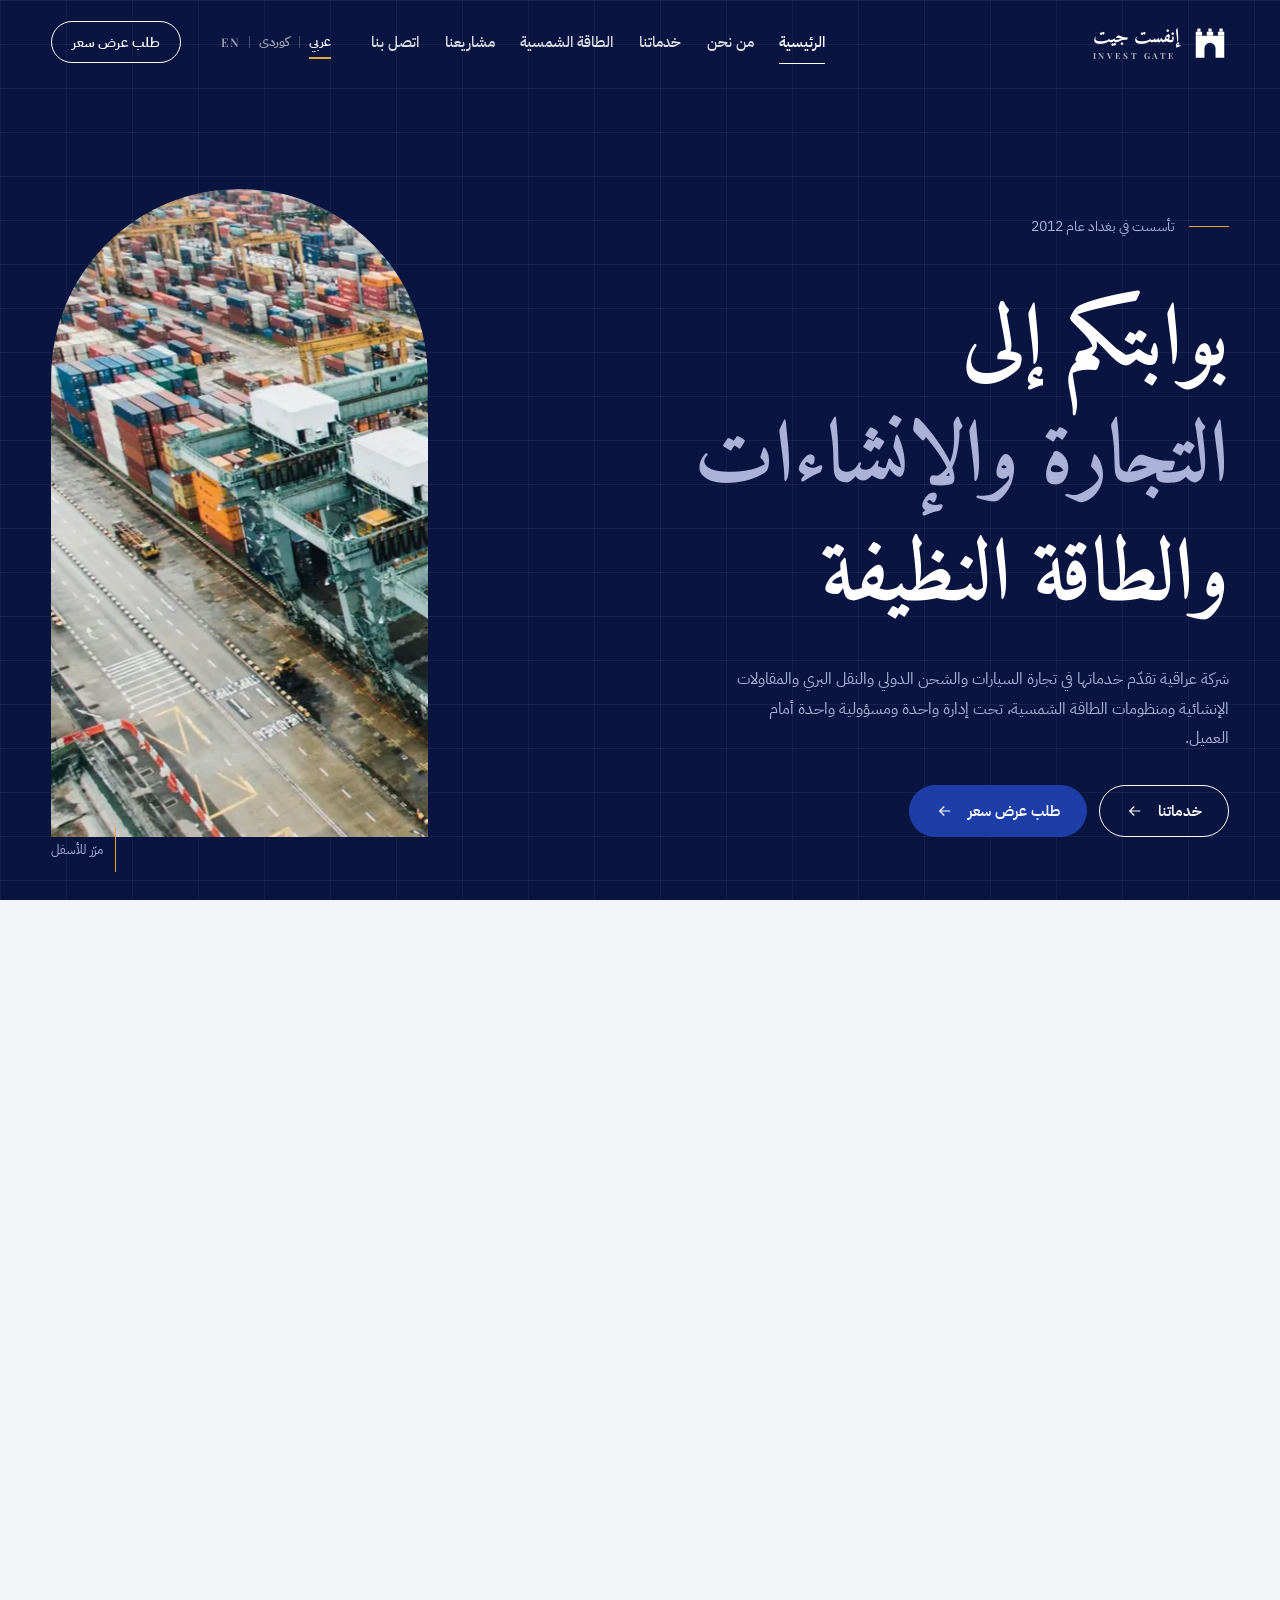
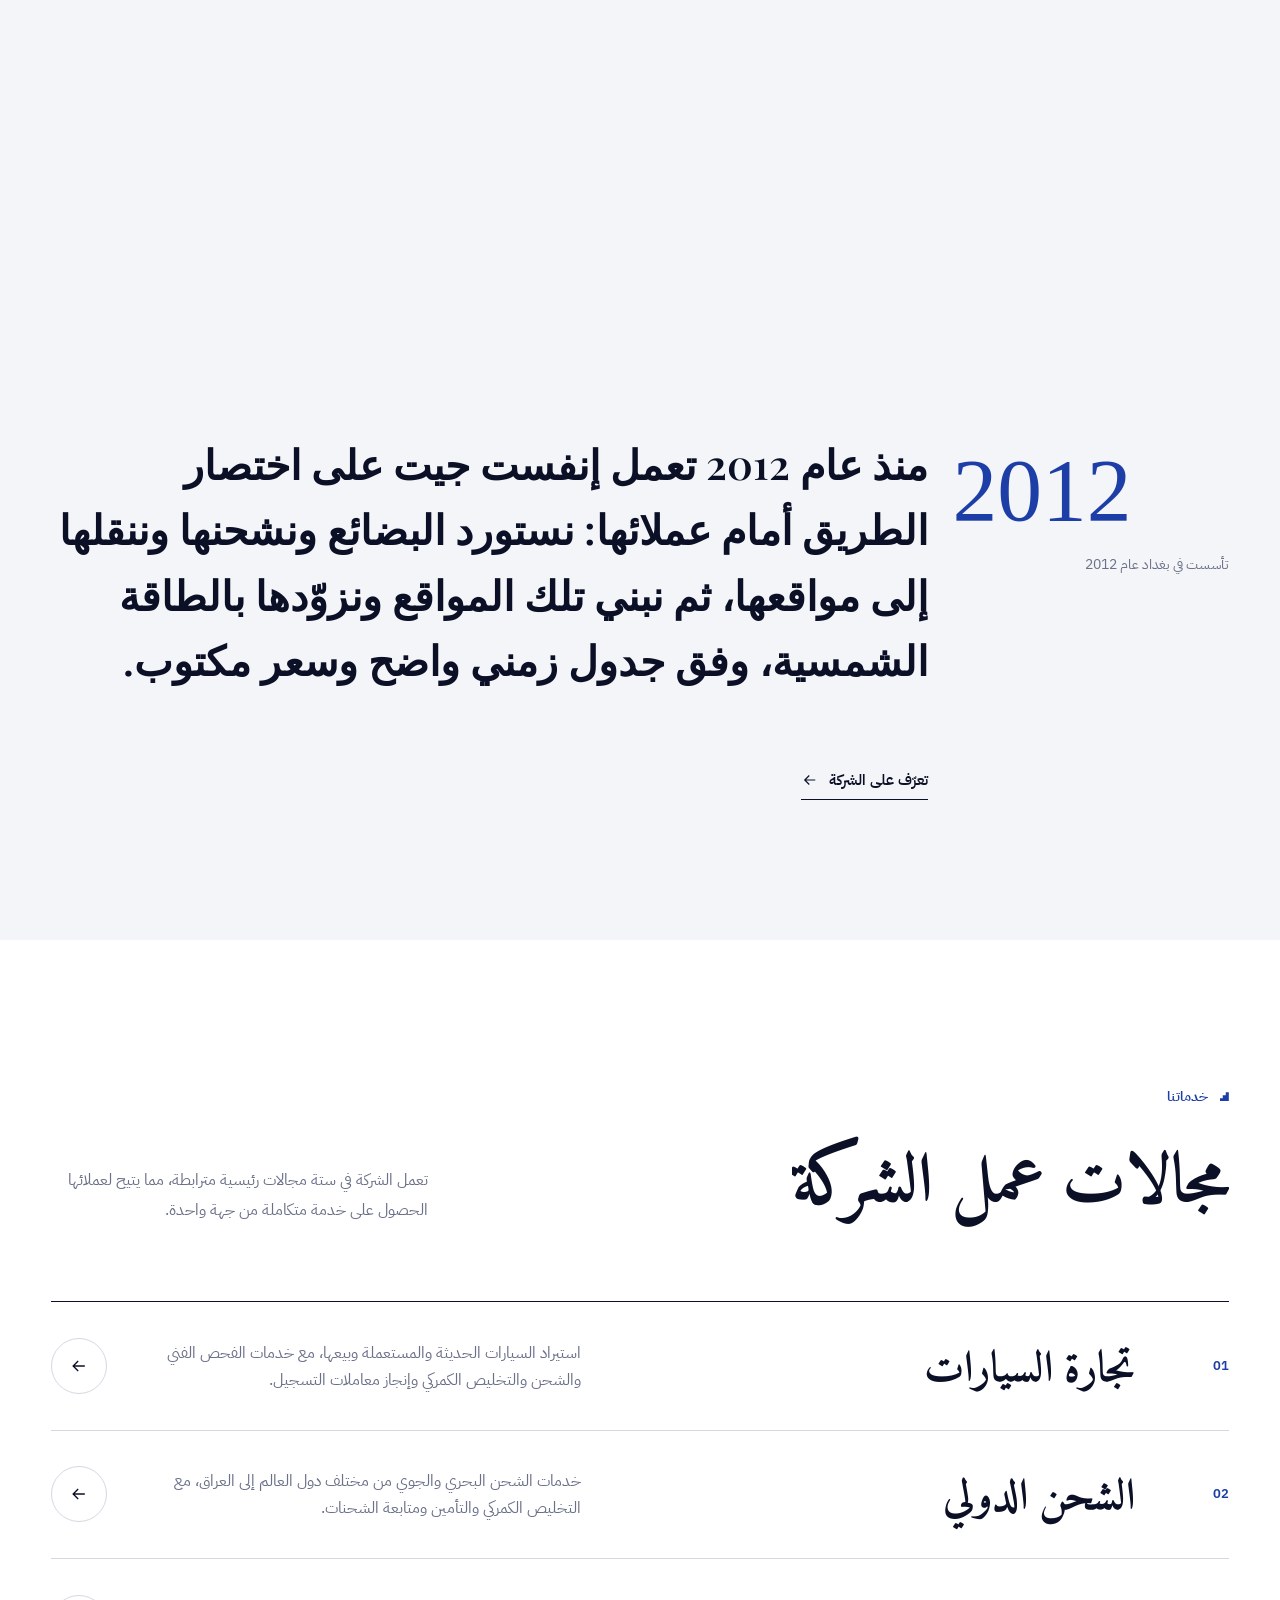
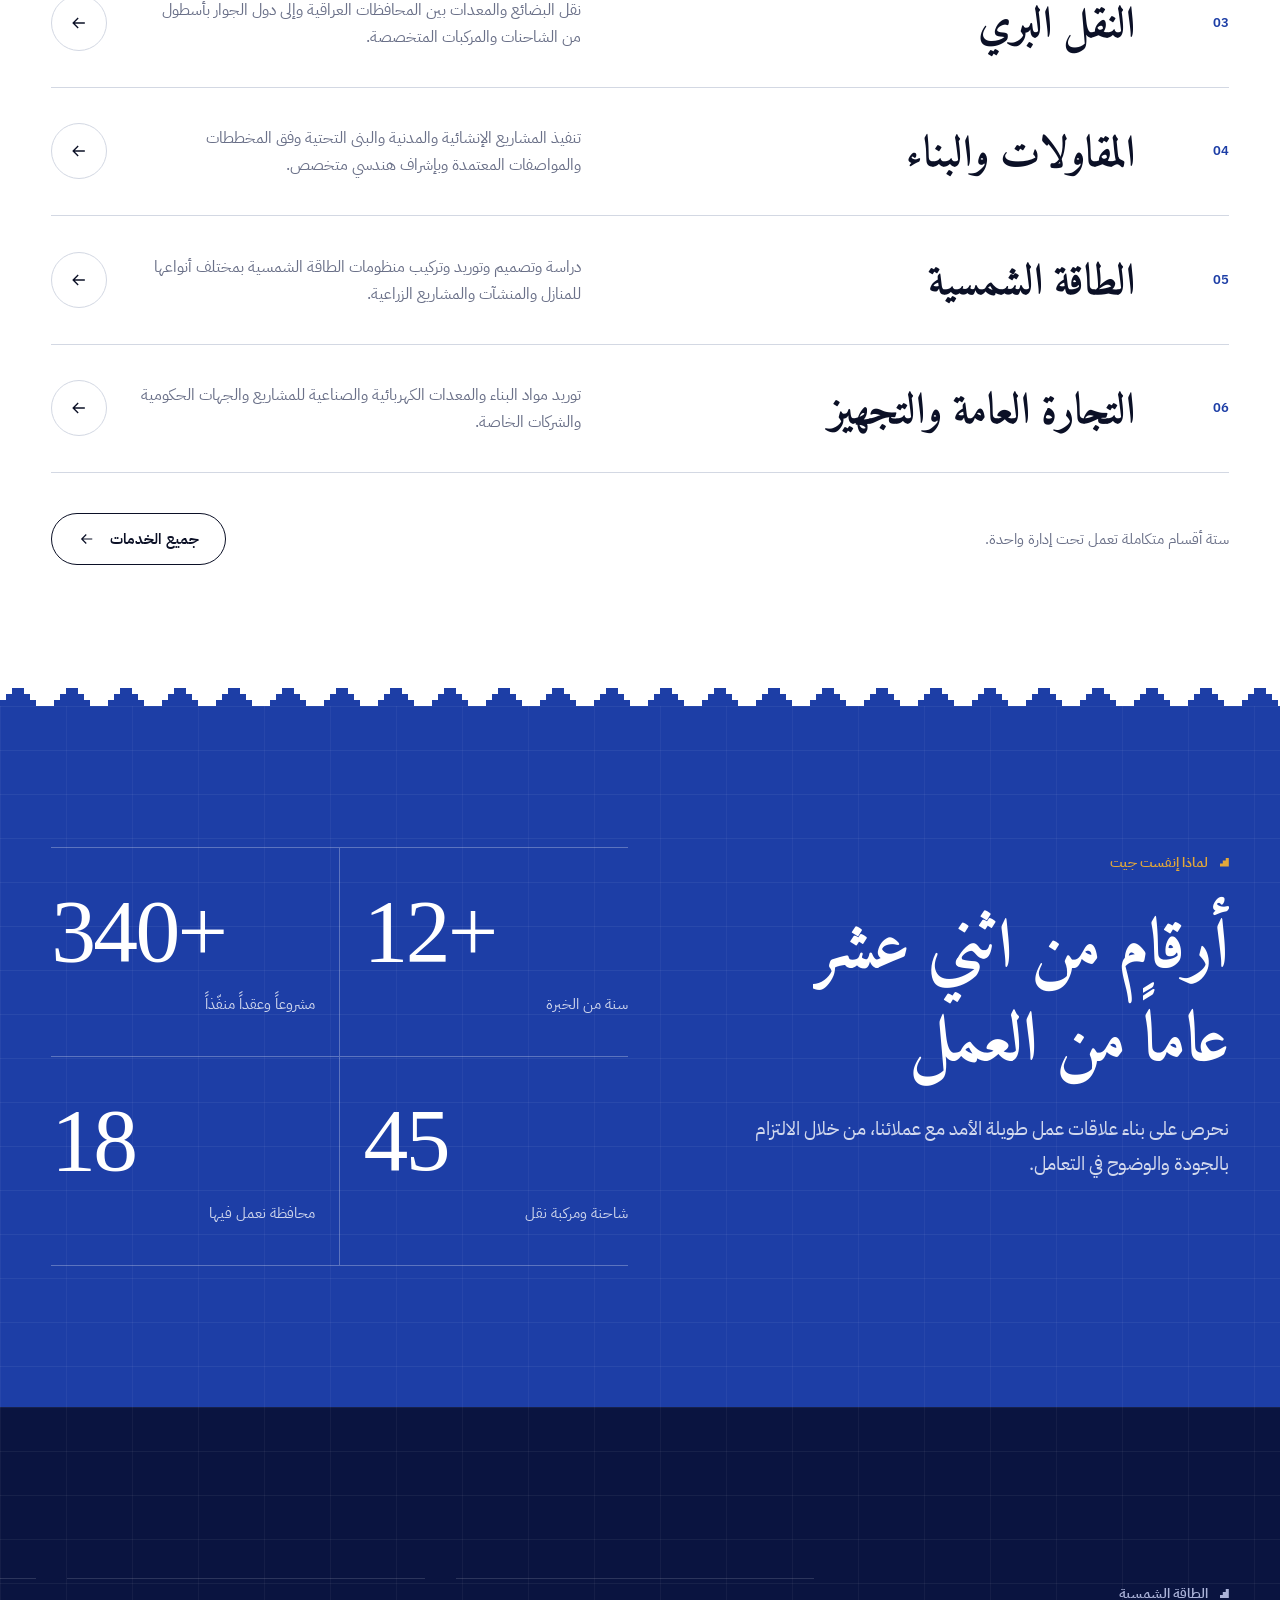
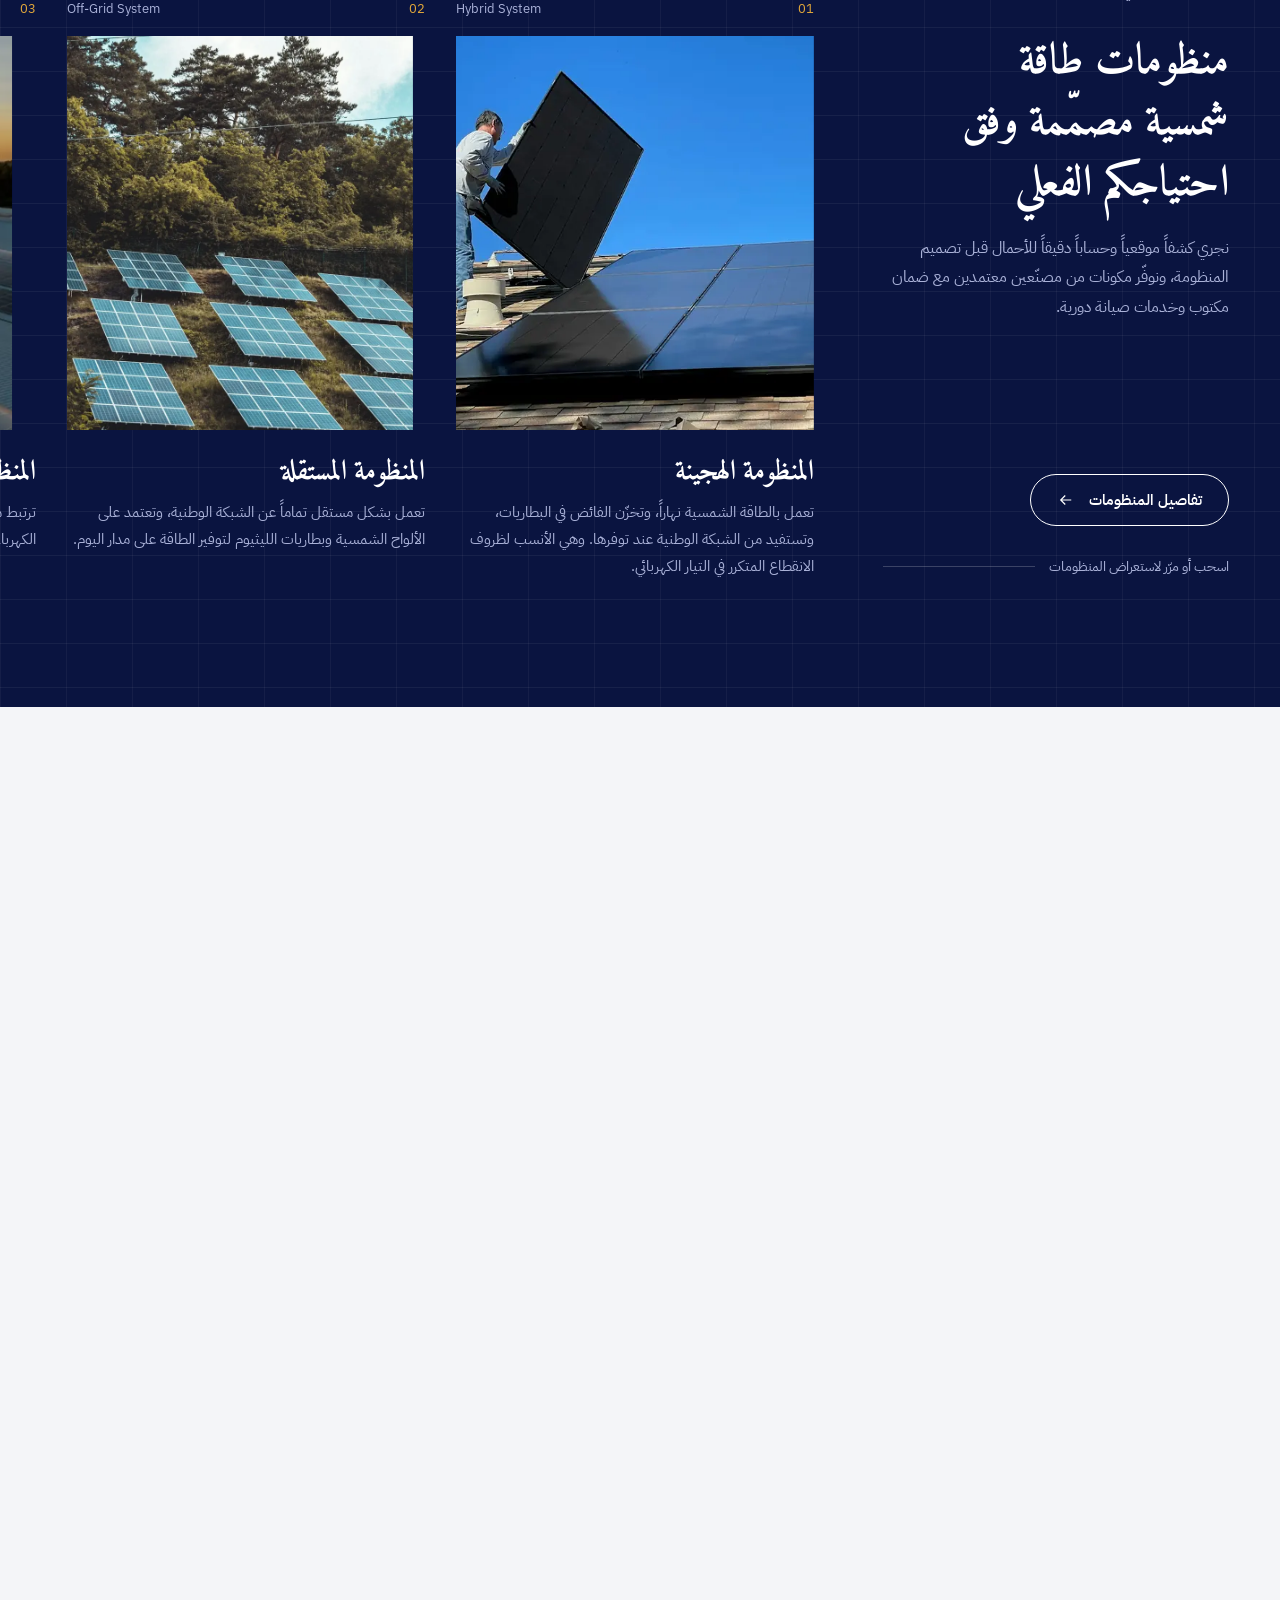
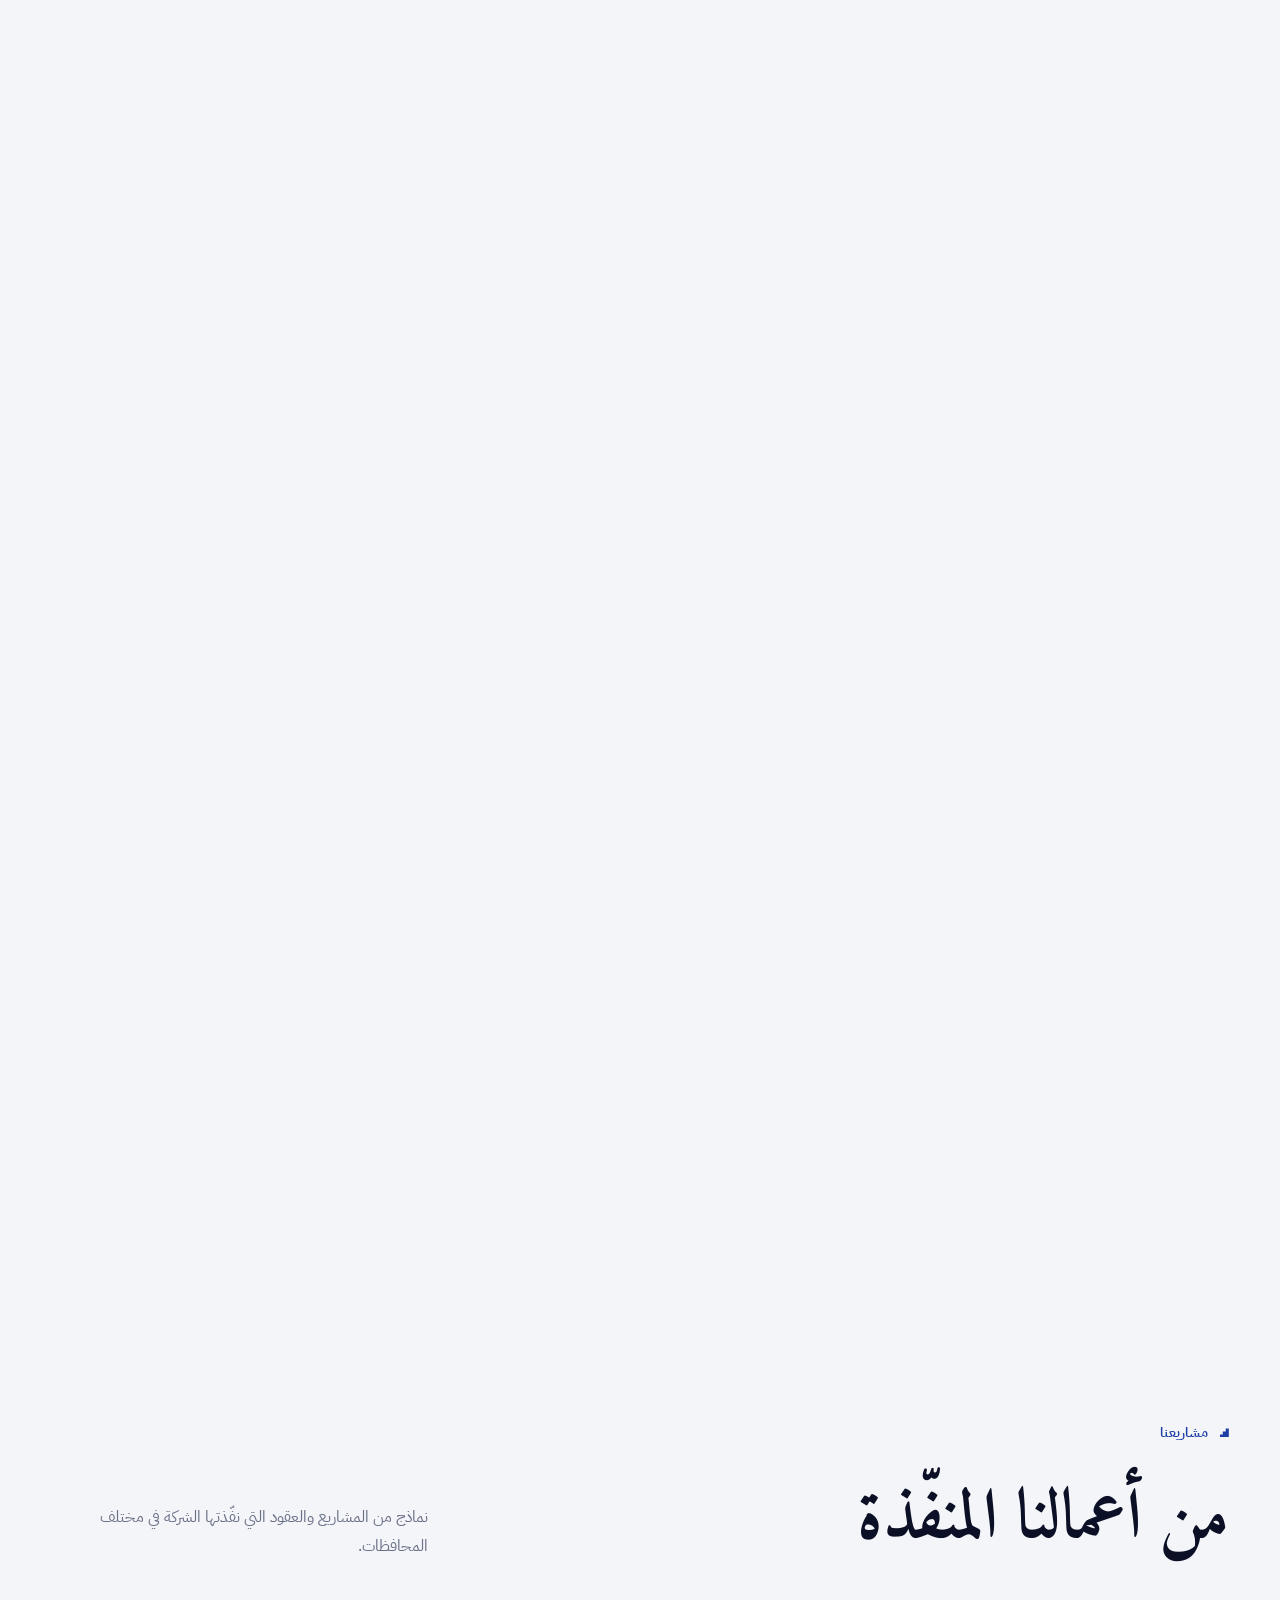
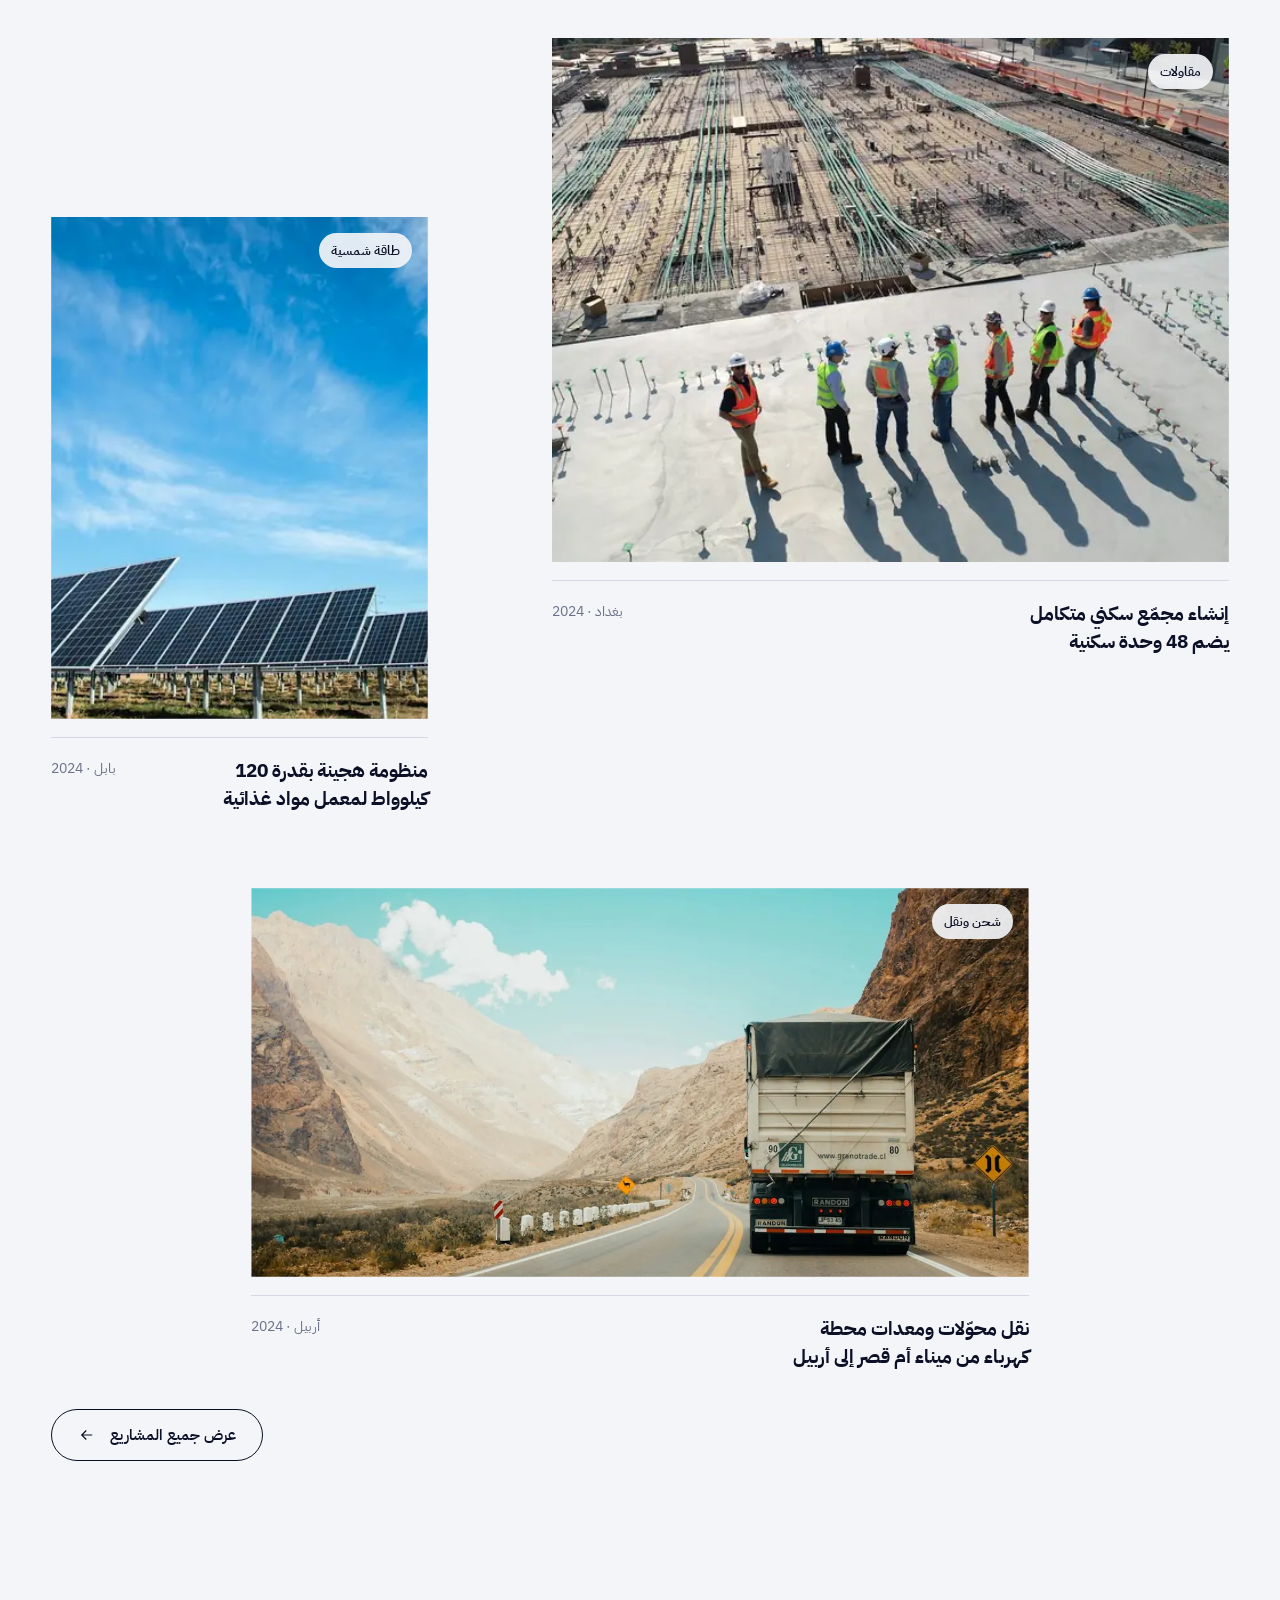
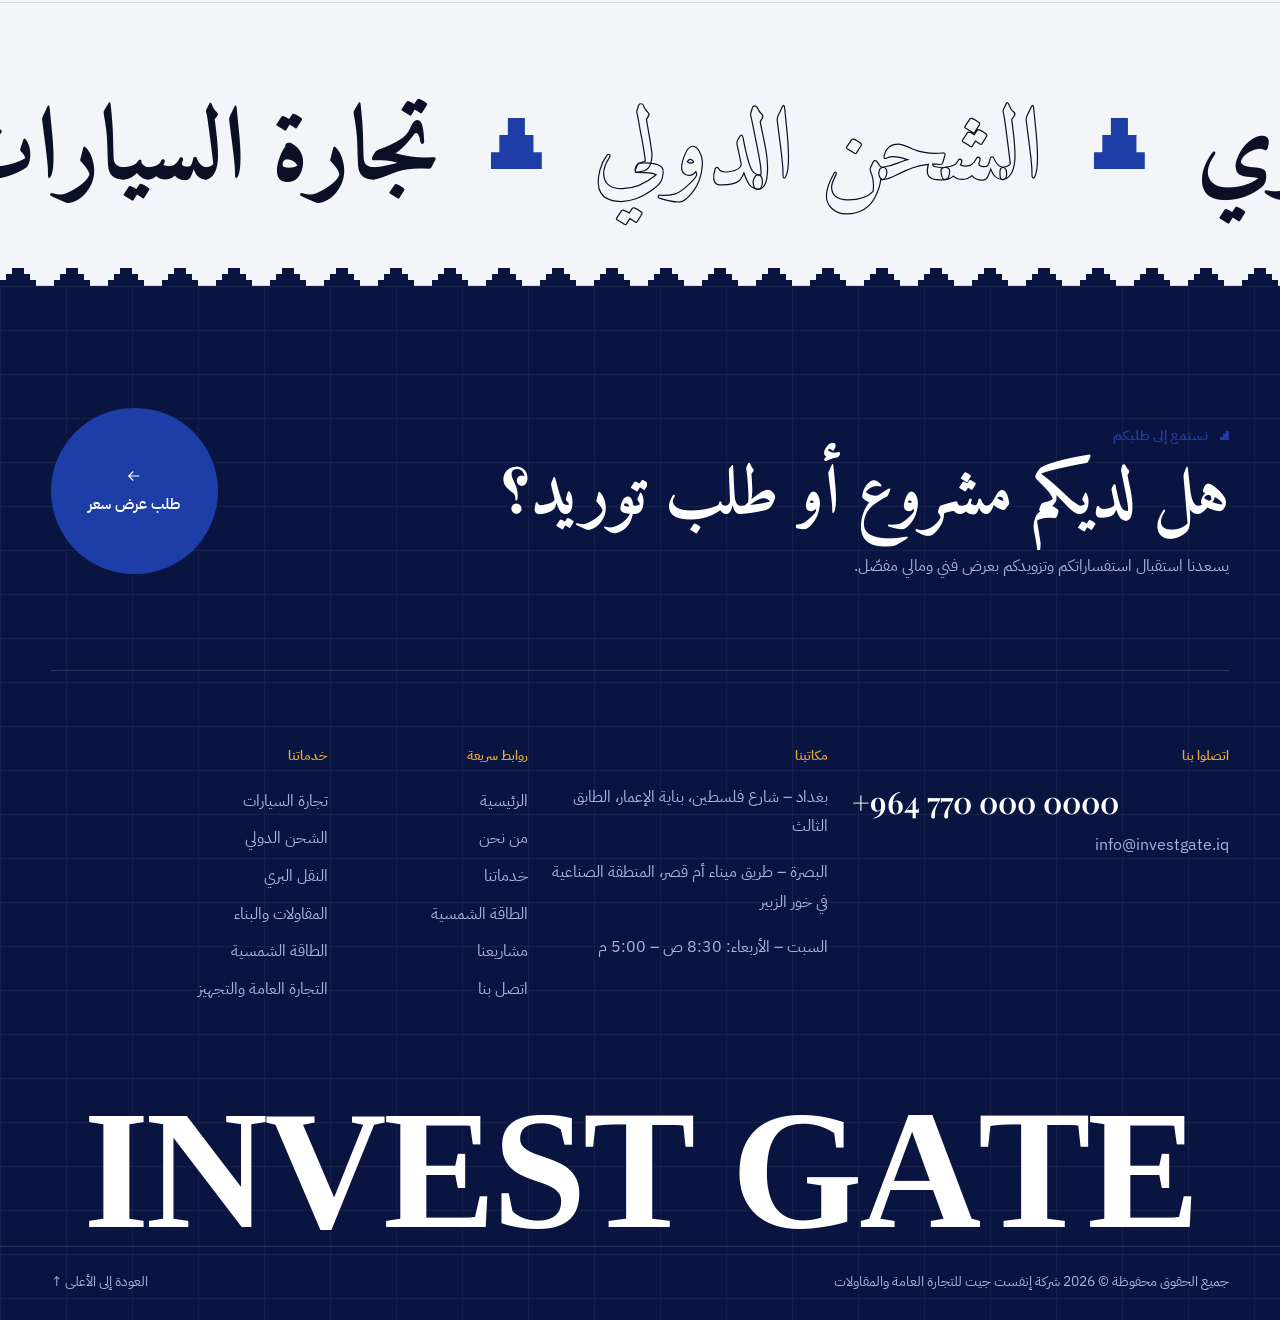
==== commit 20536825: "خط العناوين: Amiri بدل Noto Naskh Co-Authored-By: Claude Opus 5.5 <noreply@anthropic.com> Claude-Ses" ====
--- a/invest-gate/index.html
+++ b/invest-gate/index.html
@@ -20,7 +20,7 @@
 <link rel="icon" href="favicon.svg" type="image/svg+xml">
 <link rel="apple-touch-icon" href="apple-touch-icon.png">
 <script>(function(h){h.classList.add('js');try{var s=sessionStorage;if(s.getItem('ig-seen')||matchMedia('(prefers-reduced-motion: reduce)').matches)h.classList.add('no-loader');if(s.getItem('ig-pt')){h.classList.add('pt-in');s.removeItem('ig-pt')}}catch(e){h.classList.add('no-loader')}})(document.documentElement)</script>
-<link rel="preload" href="assets/fonts/notonaskharabic-arabic-8f575f.woff2" as="font" type="font/woff2" crossorigin><link rel="preload" href="assets/fonts/ibmplexsansarabic-arabic-00b30d.woff2" as="font" type="font/woff2" crossorigin>
+<link rel="preload" href="assets/fonts/amiri-arabic-5c7846.woff2" as="font" type="font/woff2" crossorigin><link rel="preload" href="assets/fonts/ibmplexsansarabic-arabic-00b30d.woff2" as="font" type="font/woff2" crossorigin>
 <link rel="stylesheet" href="assets/css/fonts.css">
 <link rel="stylesheet" href="assets/css/main.css">
 </head>
--- a/invest-gate/assets/css/fonts.css
+++ b/invest-gate/assets/css/fonts.css
@@ -1,10 +1,19 @@
-/* Noto+Naskh+Arabic arabic */
+/* Amiri arabic */
 @font-face {
   font-family: 'IG Display';
   font-style: normal;
-  font-weight: 400 700;
+  font-weight: 400;
   font-display: swap;
-  src: url(../fonts/notonaskharabic-arabic-8f575f.woff2) format('woff2');
+  src: url(../fonts/amiri-arabic-1bb639.woff2) format('woff2');
+  unicode-range: U+0600-06FF, U+0750-077F, U+0870-088E, U+0890-0891, U+0897-08E1, U+08E3-08FF, U+200C-200E, U+2010-2011, U+204F, U+2E41, U+FB50-FDFF, U+FE70-FE74, U+FE76-FEFC, U+102E0-102FB, U+10E60-10E7E, U+10EC2-10EC4, U+10EFC-10EFF, U+1EE00-1EE03, U+1EE05-1EE1F, U+1EE21-1EE22, U+1EE24, U+1EE27, U+1EE29-1EE32, U+1EE34-1EE37, U+1EE39, U+1EE3B, U+1EE42, U+1EE47, U+1EE49, U+1EE4B, U+1EE4D-1EE4F, U+1EE51-1EE52, U+1EE54, U+1EE57, U+1EE59, U+1EE5B, U+1EE5D, U+1EE5F, U+1EE61-1EE62, U+1EE64, U+1EE67-1EE6A, U+1EE6C-1EE72, U+1EE74-1EE77, U+1EE79-1EE7C, U+1EE7E, U+1EE80-1EE89, U+1EE8B-1EE9B, U+1EEA1-1EEA3, U+1EEA5-1EEA9, U+1EEAB-1EEBB, U+1EEF0-1EEF1;
+}
+/* Amiri arabic */
+@font-face {
+  font-family: 'IG Display';
+  font-style: normal;
+  font-weight: 700;
+  font-display: swap;
+  src: url(../fonts/amiri-arabic-5c7846.woff2) format('woff2');
   unicode-range: U+0600-06FF, U+0750-077F, U+0870-088E, U+0890-0891, U+0897-08E1, U+08E3-08FF, U+200C-200E, U+2010-2011, U+204F, U+2E41, U+FB50-FDFF, U+FE70-FE74, U+FE76-FEFC, U+102E0-102FB, U+10E60-10E7E, U+10EC2-10EC4, U+10EFC-10EFF, U+1EE00-1EE03, U+1EE05-1EE1F, U+1EE21-1EE22, U+1EE24, U+1EE27, U+1EE29-1EE32, U+1EE34-1EE37, U+1EE39, U+1EE3B, U+1EE42, U+1EE47, U+1EE49, U+1EE4B, U+1EE4D-1EE4F, U+1EE51-1EE52, U+1EE54, U+1EE57, U+1EE59, U+1EE5B, U+1EE5D, U+1EE5F, U+1EE61-1EE62, U+1EE64, U+1EE67-1EE6A, U+1EE6C-1EE72, U+1EE74-1EE77, U+1EE79-1EE7C, U+1EE7E, U+1EE80-1EE89, U+1EE8B-1EE9B, U+1EEA1-1EEA3, U+1EEA5-1EEA9, U+1EEAB-1EEBB, U+1EEF0-1EEF1;
 }
 /* Playfair+Display latin-ext */
--- a/invest-gate/assets/css/main.css
+++ b/invest-gate/assets/css/main.css
@@ -22,7 +22,7 @@
   --on-dark-2:#aab2d8;
   --line-dark:rgba(255,255,255,.14);
 
-  --f-d:"IG Display","Noto Naskh Arabic","Playfair Display",Georgia,serif;
+  --f-d:"IG Display","Amiri","Playfair Display",Georgia,serif;
   --f-t:"IG Text","IBM Plex Sans Arabic","IBM Plex Sans",Tahoma,sans-serif;
 
   --g:clamp(16px,4vw,56px);          /* page gutter */
@@ -230,7 +230,7 @@
 .gate__copy{grid-column:1 / span 7;position:relative;z-index:2}
 .gate__meta{display:flex;align-items:center;gap:14px;font-size:14px;color:var(--on-dark-2);margin-bottom:clamp(20px,4vh,40px)}
 .gate__meta::before{content:"";width:40px;height:1px;background:var(--ochre)}
-.gate__title{font-size:clamp(40px,5.8vw,96px);line-height:1.35;color:#fff}
+.gate__title{font-size:clamp(44px,6.8vw,112px);line-height:1.35;color:#fff}
 html:lang(en) .gate__title{line-height:1.05;font-size:clamp(40px,5.6vw,96px)}
 html:lang(en) .phero__title{font-size:clamp(40px,6.4vw,110px)}
 .gate__title .ln{display:block}
